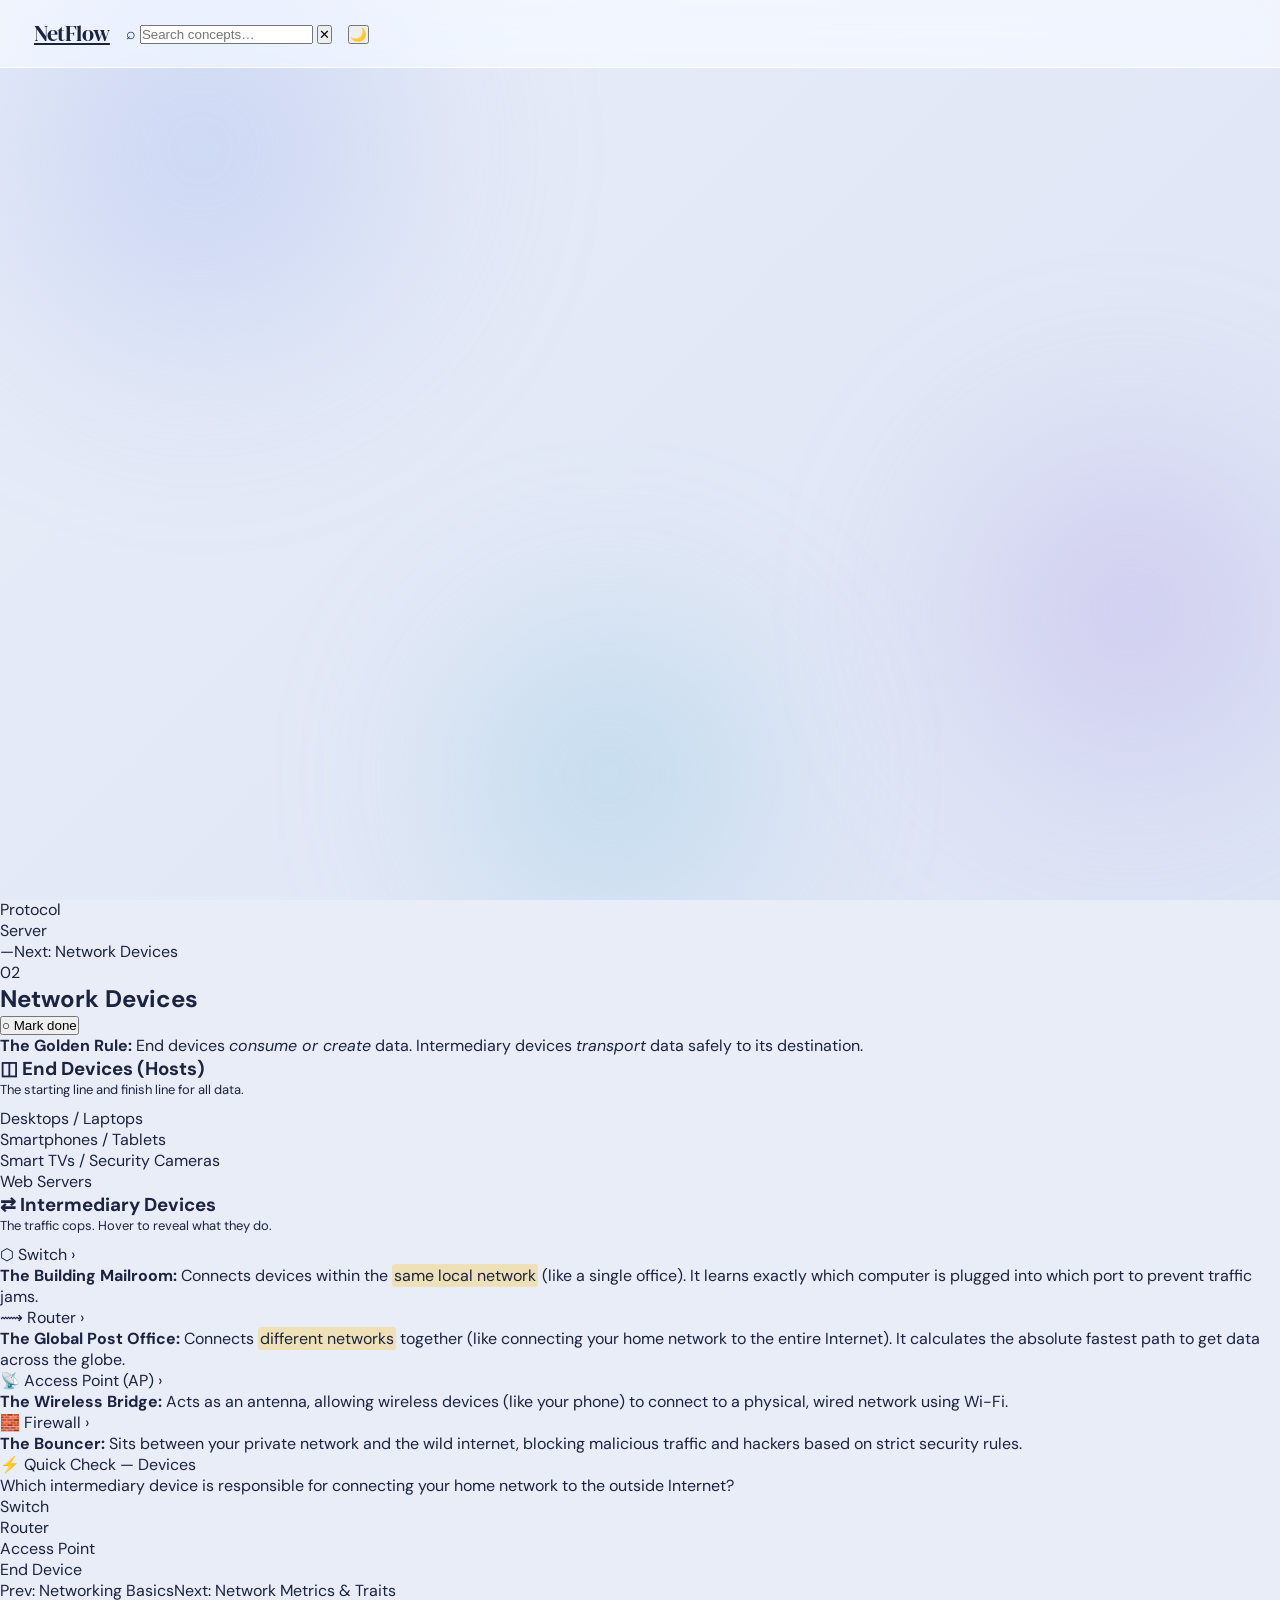
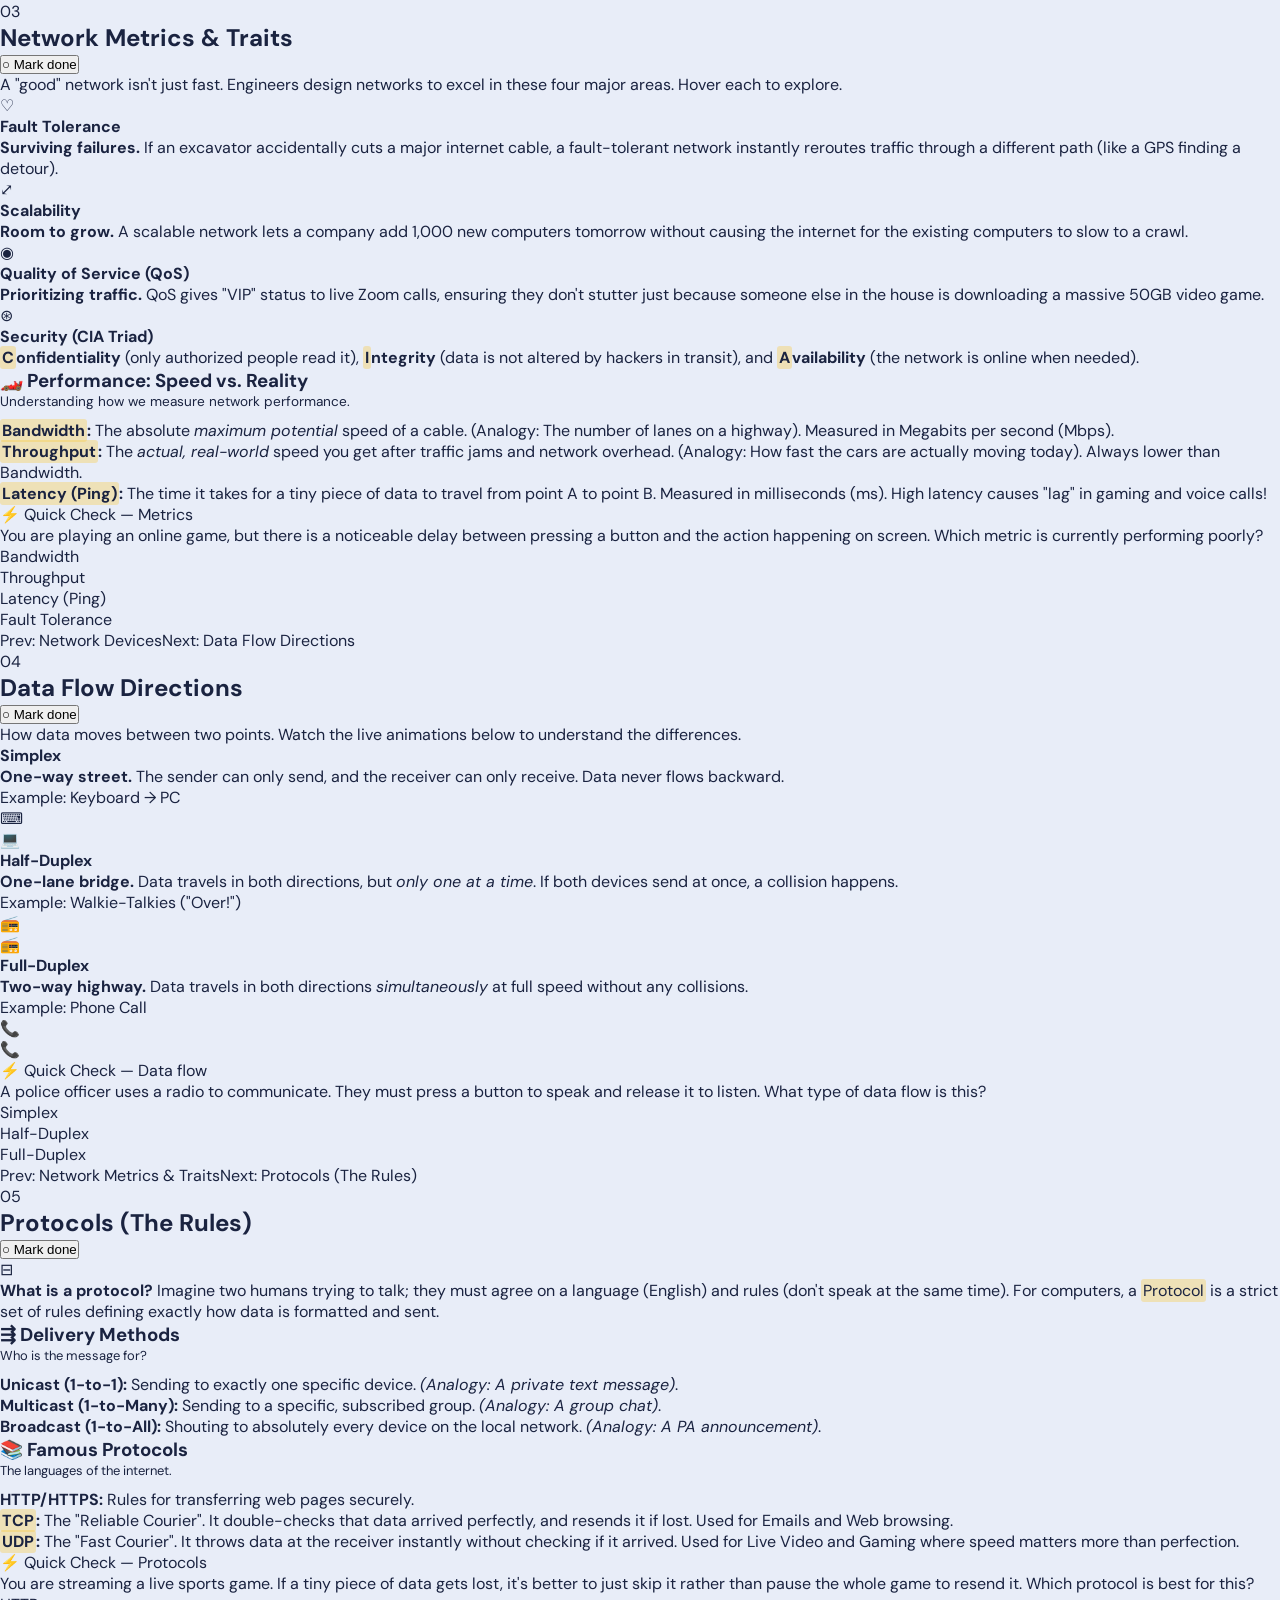
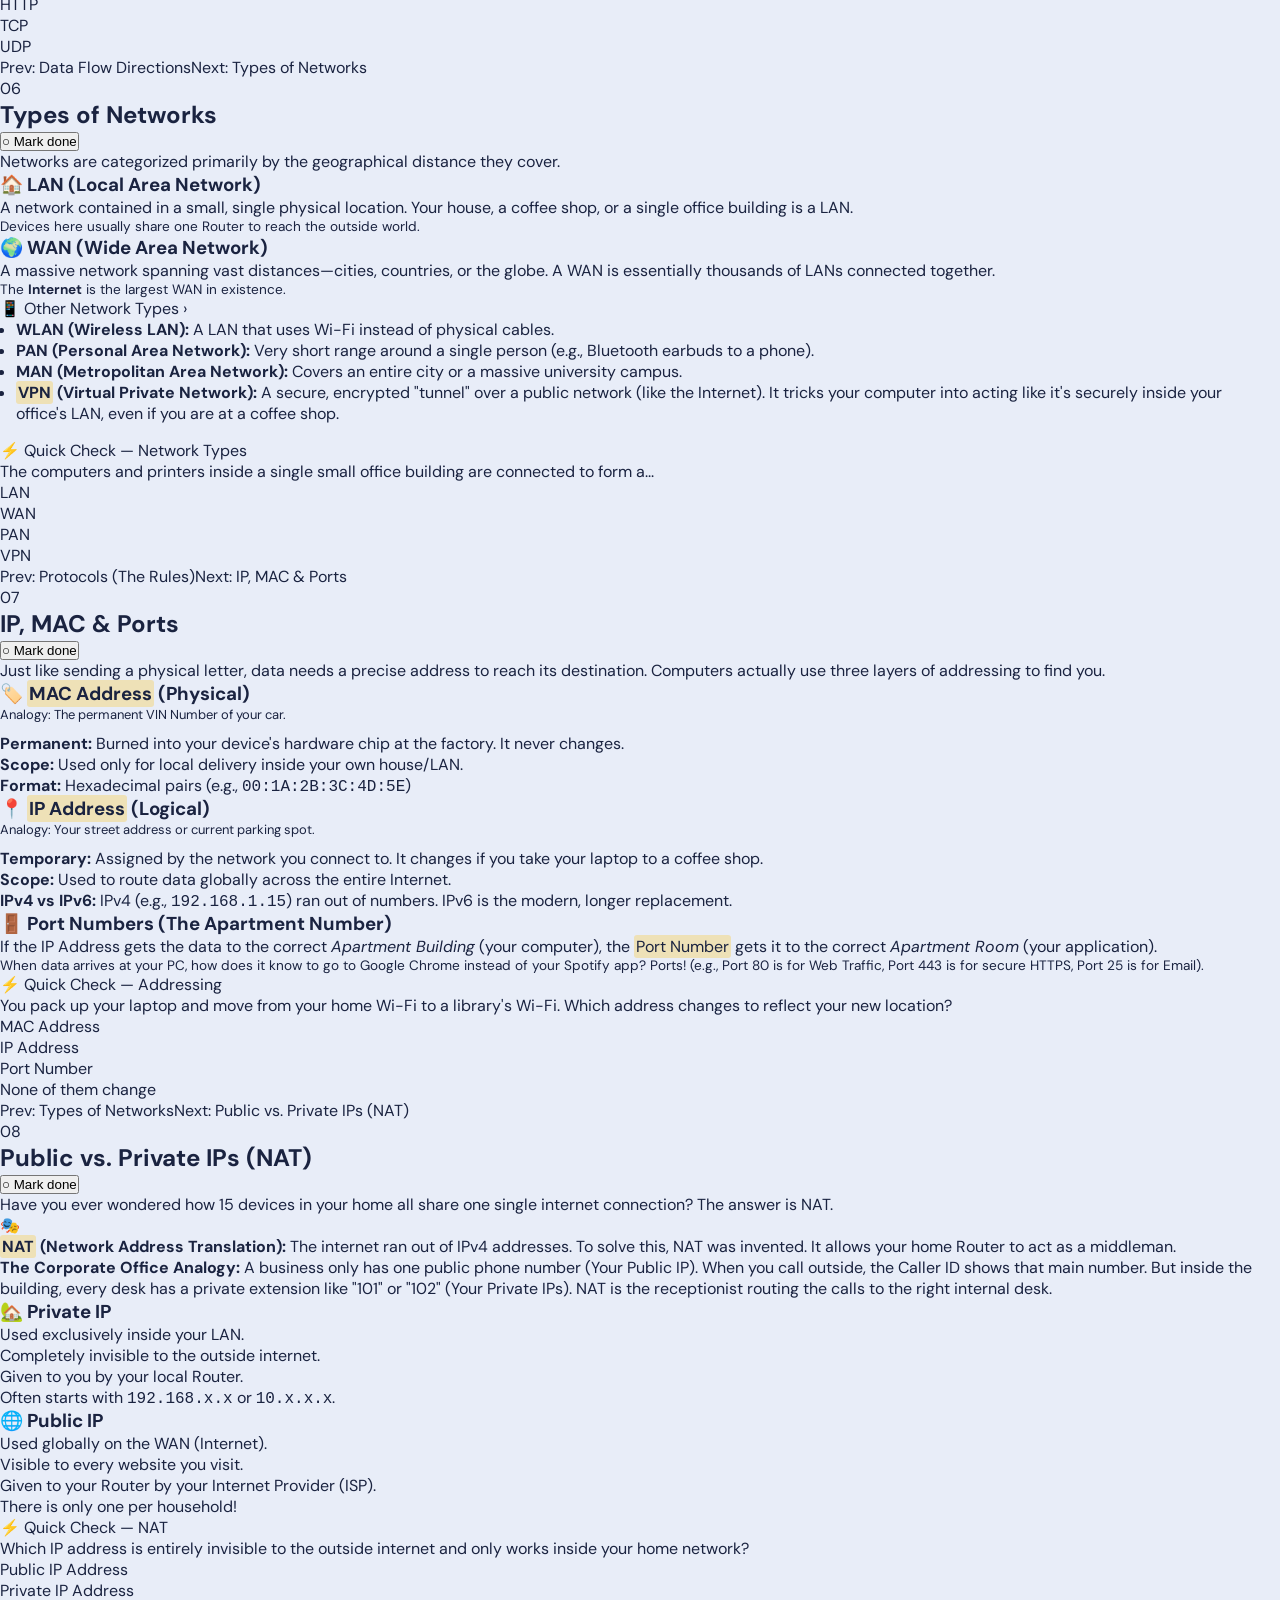
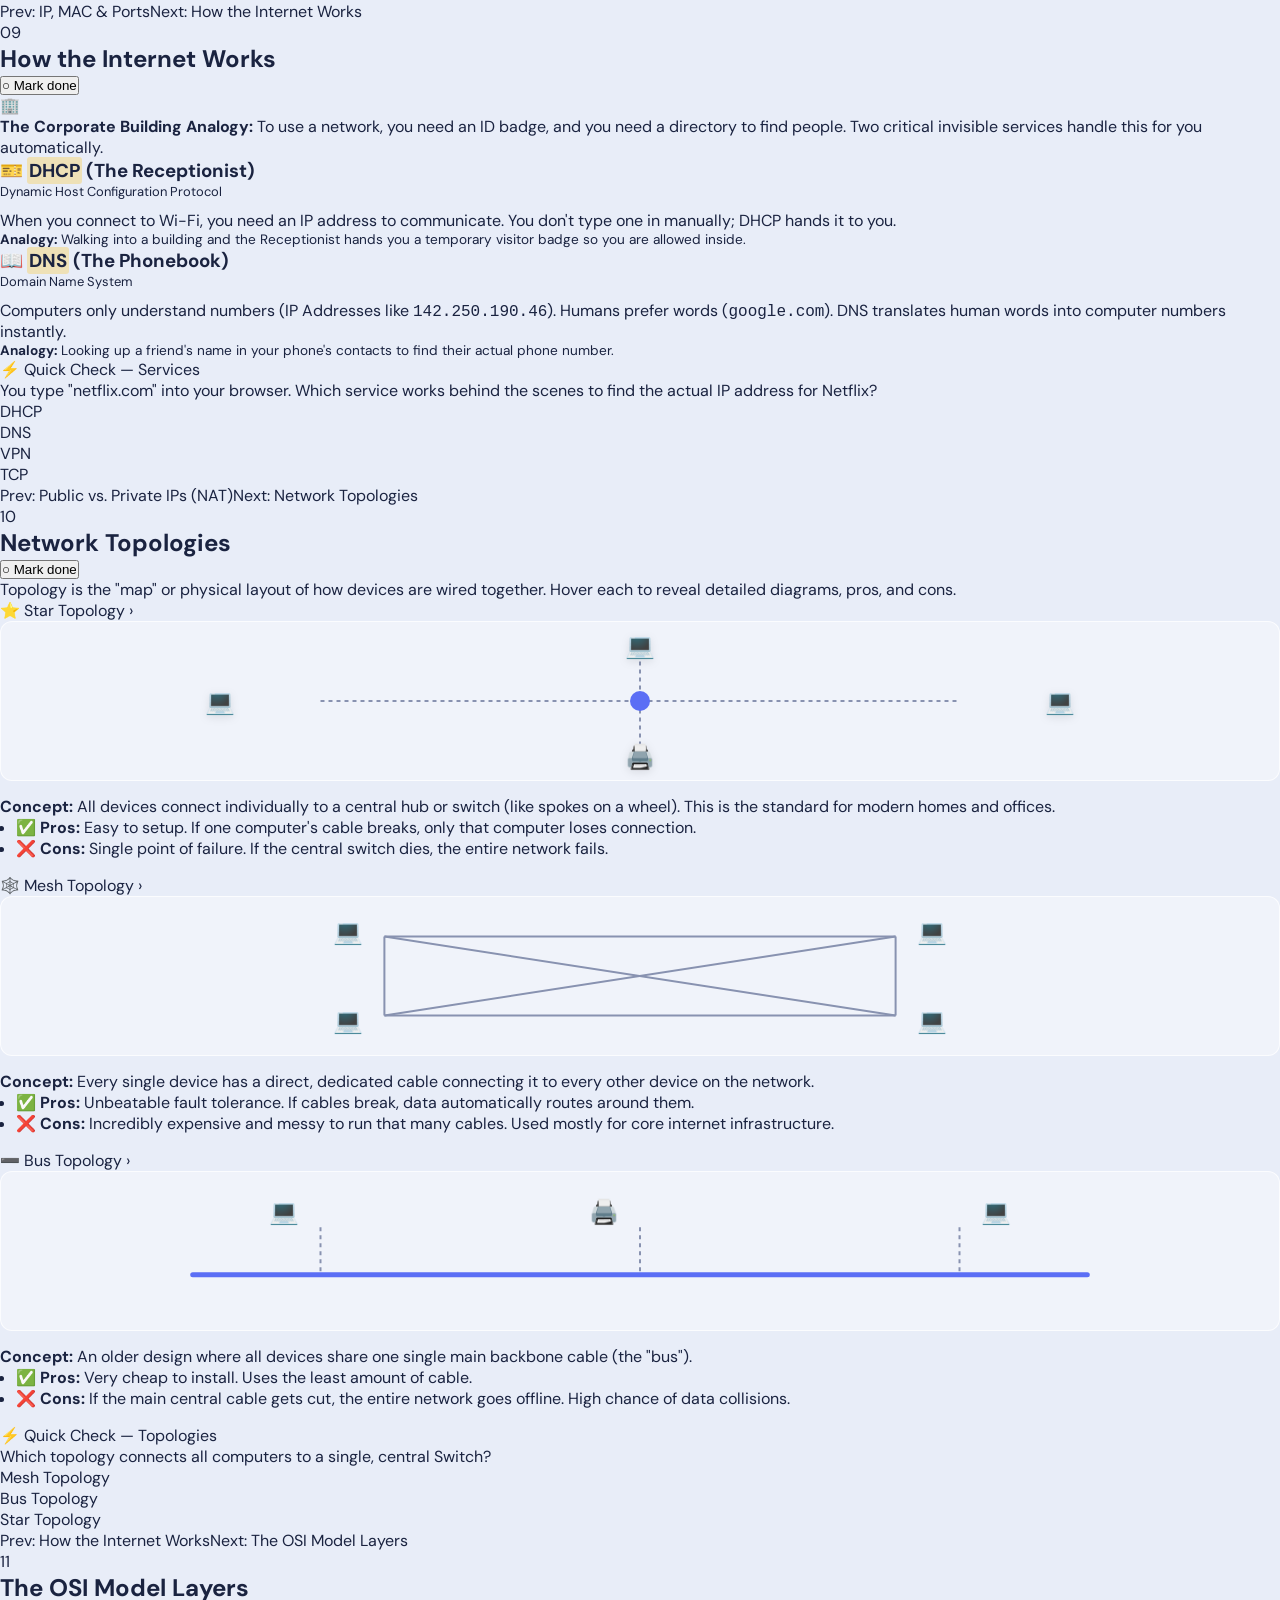
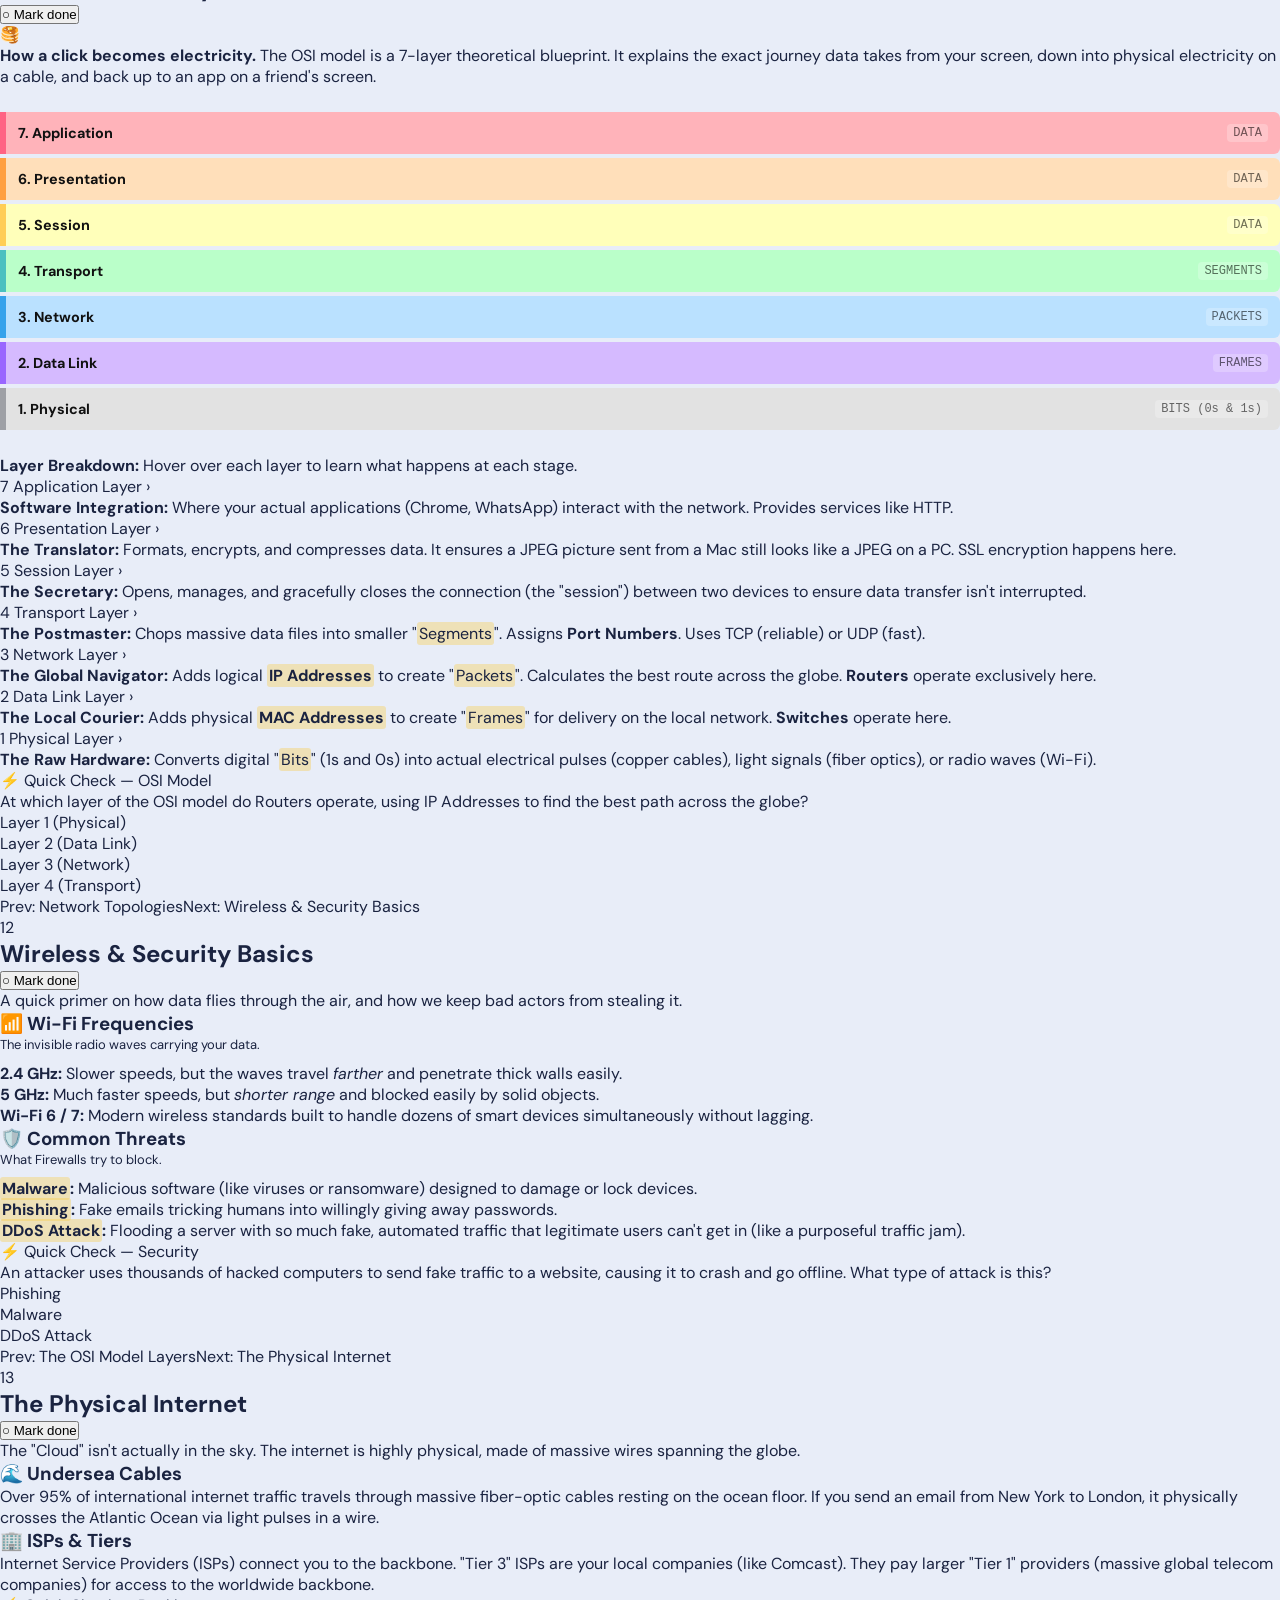
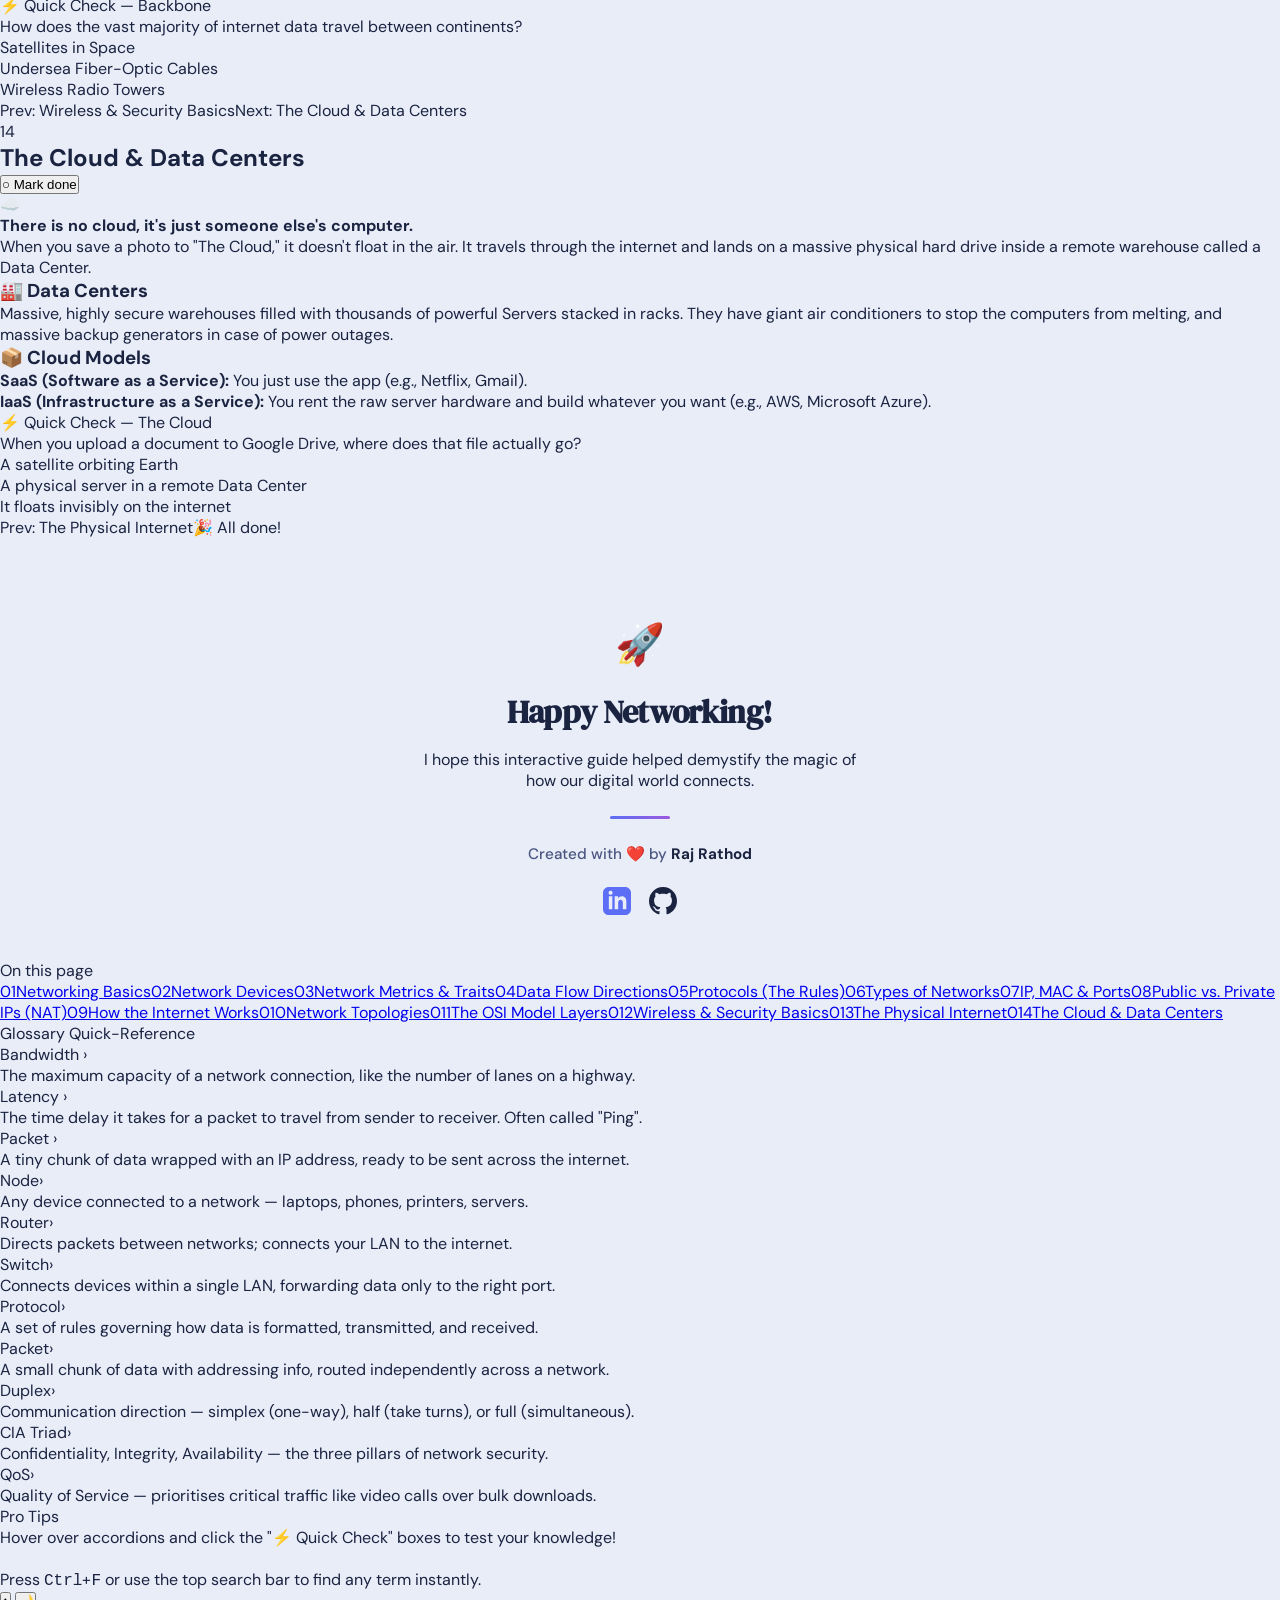
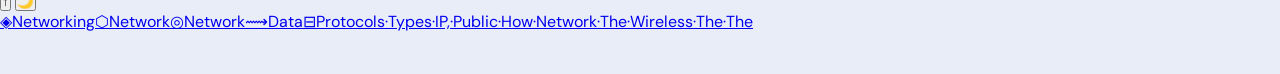
==== index.html @ 6d4d3f1a "Add sections for NAT and Cloud concepts" ====
<!DOCTYPE html>
<html lang="en">

<head>
    <meta charset="UTF-8">
    <meta name="viewport" content="width=device-width, initial-scale=1.0">
    <title>NetFlow — Networking Concepts</title>
    <link rel="preconnect" href="https://fonts.googleapis.com">
    <link
        href="https://fonts.googleapis.com/css2?family=DM+Sans:ital,wght@0,300;0,400;0,500;0,600;1,400&family=DM+Serif+Display:ital@0;1&display=swap"
        rel="stylesheet">
    <link rel="stylesheet" href="style.css">
</head>

<body>

    <div id="ldr">
        <div class="ldr-blob"></div>
        <div class="ldr-brand">Net<span>Flow</span></div>
        <div class="ldr-sub">Networking Concepts</div>
    </div>

    <div id="sProgress"></div>

    <div class="fluid-bg">
        <div class="blob blob-1"></div>
        <div class="blob blob-2"></div>
        <div class="blob blob-3"></div>
    </div>

    <header class="glass-nav">
        <a href="#" class="brand">
            <div class="brand-orb"></div>NetFlow
        </a>
        <div class="sw">
            <span class="si">⌕</span>
            <input type="text" id="sInput" placeholder="Search concepts…" autocomplete="off">
            <button class="scl" id="sClear">✕</button>
        </div>
        <div class="nav-end">
            <button class="icon-btn" id="themeBtn" title="Toggle theme">🌙</button>
        </div>
    </header>

    <div class="pw">

        <aside class="ls" id="leftSidebar">
            <div class="sb-lbl">Chapters</div>
            <nav id="navTree"></nav>
            <div class="sb-prog">
                <div class="sp-lbl"><span>Progress</span><span id="pCount">0 / 0</span></div>
                <div class="sp-trk">
                    <div class="sp-fill" id="pFill" style="width:0%"></div>
                </div>
            </div>
        </aside>

        <main class="mc" id="mc">
            <div class="pi">
                <h1>Learn <em>Networking</em><br>Fundamentals</h1>
                <p>A fluid, interactive guide to how devices connect and share data. Hover elements to explore — no clicking needed.</p>
            </div>
            <div class="no-res" id="noRes">
                <div class="nr-glyph">◌</div>
                <h3>Nothing found</h3>
                <p>Try "router", "protocol", or "duplex"</p>
            </div>

            <!-- §1 BASICS -->
            <section id="basics" class="chapter gc" data-index="0" data-category="Foundations">
                <div class="ch">
                    <div class="chl">
                        <div class="chn">01</div>
                        <h2>Networking Basics</h2>
                    </div><button class="db" data-idx="0"><span class="dc">○</span> Mark done</button>
                </div>
                <div class="co cb">
                    <div class="co-ico">⬡</div>
                    <div class="co-bdy"><strong>Networking is simply devices talking to each other to share data.</strong>
                        <p><strong>The Highway Analogy:</strong> Think of a city's transportation system. Houses are the computers, roads are the physical cables or Wi-Fi waves, and the cars driving between them are the <mark>data packets</mark> being shared.</p>
                    </div>
                </div>
                <div class="g2 mt-m">
                    <div class="pnl">
                        <h3><span class="ai">💻</span> Node</h3>
                        <p>Any physical device connected to the network. If it can send or receive data, it is a node.</p>
                        <p class="soft" style="font-size:.81rem;margin-top:10px"><strong>Examples:</strong> Your phone, a laptop, a smart fridge, or a printer.</p>
                    </div>
                    <div class="pnl">
                        <h3><span class="ai">〰️</span> Communication Link</h3>
                        <p>The actual physical or invisible pathway the data travels across to get from one Node to another.</p>
                        <p class="soft" style="font-size:.81rem;margin-top:10px"><strong>Examples:</strong> Copper Ethernet cables, Fiber Optic glass cables, or Wi-Fi radio waves.</p>
                    </div>
                </div>
                
                <div class="pnl mt-m">
                    <h3><span class="ai">🤝</span> Client-Server Model</h3>
                    <p class="soft">This is the foundational relationship of the modern internet. It's a simple request-and-reply system.</p>
                    <ul class="cl mt-s">
                        <li><strong>Client:</strong> The device asking for information <em>(e.g., You opening the Instagram app on your phone)</em>.</li>
                        <li><strong>Server:</strong> A powerful, always-on computer that holds the information and serves it back to the client <em>(e.g., Meta's massive data centers sending the photos to your screen)</em>.</li>
                    </ul>
                </div>

                <div class="qw mt-m">
                    <div class="qt"><span>⚡</span> Quick Check — Basics</div>
                    <div class="qpan">
                        <div class="qi">
                            <div class="qq">What term describes any physical device (like a smartphone or printer) connected to a network?</div>
                            <div class="qo-wrap">
                                <div class="qo" data-c="0">Communication Link</div>
                                <div class="qo" data-c="1">Node</div>
                                <div class="qo" data-c="0">Protocol</div>
                                <div class="qo" data-c="0">Server</div>
                            </div>
                            <div class="qfb"></div>
                        </div>
                    </div>
                </div>
                <div class="cnav" data-idx="0"></div>
            </section>

            <!-- §2 DEVICES -->
            <section id="devices" class="chapter gc" data-index="1" data-category="Foundations">
                <div class="ch">
                    <div class="chl">
                        <div class="chn">02</div>
                        <h2>Network Devices</h2>
                    </div><button class="db" data-idx="1"><span class="dc">○</span> Mark done</button>
                </div>
                <p class="soft"><strong>The Golden Rule:</strong> End devices <em>consume or create</em> data. Intermediary devices <em>transport</em> data safely to its destination.</p>
                <div class="g2 mt-m">
                    <div class="pnl">
                        <h3><span class="ai">◫</span> End Devices (Hosts)</h3>
                        <p class="soft" style="font-size:.81rem;margin-bottom:10px">The starting line and finish line for all data.</p>
                        <ul class="cl mt-s">
                            <li>Desktops / Laptops</li>
                            <li>Smartphones / Tablets</li>
                            <li>Smart TVs / Security Cameras</li>
                            <li>Web Servers</li>
                        </ul>
                    </div>
                    <div class="pnl">
                        <h3><span class="ai">⇄</span> Intermediary Devices</h3>
                        <p class="soft" style="font-size:.81rem;margin-bottom:10px">The traffic cops. Hover to reveal what they do.</p>
                        <div class="acc">
                            <div class="aci">
                                <div class="ach"><span>⬡</span> Switch <span class="aar">›</span></div>
                                <div class="acb">
                                    <p><strong>The Building Mailroom:</strong> Connects devices within the <mark>same local network</mark> (like a single office). It learns exactly which computer is plugged into which port to prevent traffic jams.</p>
                                </div>
                            </div>
                            <div class="aci">
                                <div class="ach"><span>⟿</span> Router <span class="aar">›</span></div>
                                <div class="acb">
                                    <p><strong>The Global Post Office:</strong> Connects <mark>different networks</mark> together (like connecting your home network to the entire Internet). It calculates the absolute fastest path to get data across the globe.</p>
                                </div>
                            </div>
                            <div class="aci">
                                <div class="ach"><span>📡</span> Access Point (AP) <span class="aar">›</span></div>
                                <div class="acb">
                                    <p><strong>The Wireless Bridge:</strong> Acts as an antenna, allowing wireless devices (like your phone) to connect to a physical, wired network using Wi-Fi.</p>
                                </div>
                            </div>
                            <div class="aci">
                                <div class="ach"><span>🧱</span> Firewall <span class="aar">›</span></div>
                                <div class="acb">
                                    <p><strong>The Bouncer:</strong> Sits between your private network and the wild internet, blocking malicious traffic and hackers based on strict security rules.</p>
                                </div>
                            </div>
                        </div>
                    </div>
                </div>

                <div class="qw mt-m">
                    <div class="qt"><span>⚡</span> Quick Check — Devices</div>
                    <div class="qpan">
                        <div class="qi">
                            <div class="qq">Which intermediary device is responsible for connecting your home network to the outside Internet?</div>
                            <div class="qo-wrap">
                                <div class="qo" data-c="0">Switch</div>
                                <div class="qo" data-c="1">Router</div>
                                <div class="qo" data-c="0">Access Point</div>
                                <div class="qo" data-c="0">End Device</div>
                            </div>
                            <div class="qfb"></div>
                        </div>
                    </div>
                </div>
                <div class="cnav" data-idx="1"></div>
            </section>

            <!-- §3 TRAITS -->
            <section id="traits" class="chapter gc" data-index="2" data-category="Core Concepts">
                <div class="ch">
                    <div class="chl">
                        <div class="chn">03</div>
                        <h2>Network Metrics & Traits</h2>
                    </div><button class="db" data-idx="2"><span class="dc">○</span> Mark done</button>
                </div>
                <p class="soft">A "good" network isn't just fast. Engineers design networks to excel in these four major areas. Hover each to explore.</p>
                
                <div class="fg">
                    <div class="ft">
                        <div class="fi2">♡</div>
                        <h4>Fault Tolerance</h4>
                        <p><strong>Surviving failures.</strong> If an excavator accidentally cuts a major internet cable, a fault-tolerant network instantly reroutes traffic through a different path (like a GPS finding a detour).</p>
                    </div>
                    <div class="ft">
                        <div class="fi2">⤢</div>
                        <h4>Scalability</h4>
                        <p><strong>Room to grow.</strong> A scalable network lets a company add 1,000 new computers tomorrow without causing the internet for the existing computers to slow to a crawl.</p>
                    </div>
                    <div class="ft">
                        <div class="fi2">◉</div>
                        <h4>Quality of Service (QoS)</h4>
                        <p><strong>Prioritizing traffic.</strong> QoS gives "VIP" status to live Zoom calls, ensuring they don't stutter just because someone else in the house is downloading a massive 50GB video game.</p>
                    </div>
                    <div class="ft">
                        <div class="fi2">⊛</div>
                        <h4>Security (CIA Triad)</h4>
                        <p><strong><mark>C</mark>onfidentiality</strong> (only authorized people read it), <strong><mark>I</mark>ntegrity</strong> (data is not altered by hackers in transit), and <strong><mark>A</mark>vailability</strong> (the network is online when needed).</p>
                    </div>
                </div>

                <div class="pnl mt-m">
                    <h3><span class="ai">🏎️</span> Performance: Speed vs. Reality</h3>
                    <p class="soft" style="font-size:.85rem;margin-bottom:10px">Understanding how we measure network performance.</p>
                    <ul class="cl">
                        <li><strong><mark>Bandwidth</mark>:</strong> The absolute <em>maximum potential</em> speed of a cable. (Analogy: The number of lanes on a highway). Measured in Megabits per second (Mbps).</li>
                        <li><strong><mark>Throughput</mark>:</strong> The <em>actual, real-world</em> speed you get after traffic jams and network overhead. (Analogy: How fast the cars are actually moving today). Always lower than Bandwidth.</li>
                        <li><strong><mark>Latency (Ping)</mark>:</strong> The time it takes for a tiny piece of data to travel from point A to point B. Measured in milliseconds (ms). High latency causes "lag" in gaming and voice calls!</li>
                    </ul>
                </div>

                <div class="qw mt-m">
                    <div class="qt"><span>⚡</span> Quick Check — Metrics</div>
                    <div class="qpan">
                        <div class="qi">
                            <div class="qq">You are playing an online game, but there is a noticeable delay between pressing a button and the action happening on screen. Which metric is currently performing poorly?</div>
                            <div class="qo-wrap">
                                <div class="qo" data-c="0">Bandwidth</div>
                                <div class="qo" data-c="0">Throughput</div>
                                <div class="qo" data-c="1">Latency (Ping)</div>
                                <div class="qo" data-c="0">Fault Tolerance</div>
                            </div>
                            <div class="qfb"></div>
                        </div>
                    </div>
                </div>
                <div class="cnav" data-idx="2"></div>
            </section>

            <!-- §4 DATA FLOW -->
            <section id="flow" class="chapter gc" data-index="3" data-category="Core Concepts">
                <div class="ch">
                    <div class="chl">
                        <div class="chn">04</div>
                        <h2>Data Flow Directions</h2>
                    </div><button class="db" data-idx="3"><span class="dc">○</span> Mark done</button>
                </div>
                <p class="soft">How data moves between two points. Watch the live animations below to understand the differences.</p>
                <div class="flg">
                    <div class="flr">
                        <div class="fli">
                            <h4>Simplex</h4>
                            <p><strong>One-way street.</strong> The sender can only send, and the receiver can only receive. Data never flows backward.</p>
                            <span class="bdg">Example: Keyboard → PC</span>
                        </div>
                        <div class="flv">
                            <div class="fn">⌨</div>
                            <div class="fp">
                                <div class="pl">
                                    <div class="pd pdr"></div>
                                </div>
                            </div>
                            <div class="fn">💻</div>
                        </div>
                    </div>
                    <div class="flr">
                        <div class="fli">
                            <h4>Half-Duplex</h4>
                            <p><strong>One-lane bridge.</strong> Data travels in both directions, but <em>only one at a time</em>. If both devices send at once, a collision happens.</p>
                            <span class="bdg">Example: Walkie-Talkies ("Over!")</span>
                        </div>
                        <div class="flv">
                            <div class="fn">📻</div>
                            <div class="fp">
                                <div class="pl pld">
                                    <div class="pd pdb"></div>
                                </div>
                            </div>
                            <div class="fn">📻</div>
                        </div>
                    </div>
                    <div class="flr">
                        <div class="fli">
                            <h4>Full-Duplex</h4>
                            <p><strong>Two-way highway.</strong> Data travels in both directions <em>simultaneously</em> at full speed without any collisions.</p>
                            <span class="bdg">Example: Phone Call</span>
                        </div>
                        <div class="flv">
                            <div class="fn">📞</div>
                            <div class="fp">
                                <div class="pl">
                                    <div class="pd pdr"></div>
                                </div>
                                <div class="pl">
                                    <div class="pd pdl"></div>
                                </div>
                            </div>
                            <div class="fn">📞</div>
                        </div>
                    </div>
                </div>

                <div class="qw mt-m">
                    <div class="qt"><span>⚡</span> Quick Check — Data flow</div>
                    <div class="qpan">
                        <div class="qi">
                            <div class="qq">A police officer uses a radio to communicate. They must press a button to speak and release it to listen. What type of data flow is this?</div>
                            <div class="qo-wrap">
                                <div class="qo" data-c="0">Simplex</div>
                                <div class="qo" data-c="1">Half-Duplex</div>
                                <div class="qo" data-c="0">Full-Duplex</div>
                            </div>
                            <div class="qfb"></div>
                        </div>
                    </div>
                </div>
                <div class="cnav" data-idx="3"></div>
            </section>

            <!-- §5 PROTOCOLS -->
            <section id="protocols" class="chapter gc" data-index="4" data-category="Protocols">
                <div class="ch">
                    <div class="chl">
                        <div class="chn">05</div>
                        <h2>Protocols (The Rules)</h2>
                    </div><button class="db" data-idx="4"><span class="dc">○</span> Mark done</button>
                </div>
                <div class="co cp">
                    <div class="co-ico">⊟</div>
                    <div class="co-bdy">
                        <p><strong>What is a protocol?</strong> Imagine two humans trying to talk; they must agree on a language (English) and rules (don't speak at the same time). For computers, a <mark>Protocol</mark> is a strict set of rules defining exactly how data is formatted and sent.</p>
                    </div>
                </div>
                <div class="g2 mt-m">
                    <div class="pnl">
                        <h3><span class="ai">⇶</span> Delivery Methods</h3>
                        <p class="soft" style="font-size:.81rem;margin-bottom:10px">Who is the message for?</p>
                        <ul class="cl mt-s">
                            <li><strong>Unicast (1-to-1):</strong> Sending to exactly one specific device. <em>(Analogy: A private text message)</em>.</li>
                            <li><strong>Multicast (1-to-Many):</strong> Sending to a specific, subscribed group. <em>(Analogy: A group chat)</em>.</li>
                            <li><strong>Broadcast (1-to-All):</strong> Shouting to absolutely every device on the local network. <em>(Analogy: A PA announcement)</em>.</li>
                        </ul>
                    </div>
                    <div class="pnl">
                        <h3><span class="ai">📚</span> Famous Protocols</h3>
                        <p class="soft" style="font-size:.81rem;margin-bottom:10px">The languages of the internet.</p>
                        <ul class="cl mt-s">
                            <li><strong>HTTP/HTTPS:</strong> Rules for transferring web pages securely.</li>
                            <li><strong><mark>TCP</mark>:</strong> The "Reliable Courier". It double-checks that data arrived perfectly, and resends it if lost. Used for Emails and Web browsing.</li>
                            <li><strong><mark>UDP</mark>:</strong> The "Fast Courier". It throws data at the receiver instantly without checking if it arrived. Used for Live Video and Gaming where speed matters more than perfection.</li>
                        </ul>
                    </div>
                </div>

                <div class="qw mt-m">
                    <div class="qt"><span>⚡</span> Quick Check — Protocols</div>
                    <div class="qpan">
                        <div class="qi">
                            <div class="qq">You are streaming a live sports game. If a tiny piece of data gets lost, it's better to just skip it rather than pause the whole game to resend it. Which protocol is best for this?</div>
                            <div class="qo-wrap">
                                <div class="qo" data-c="0">HTTP</div>
                                <div class="qo" data-c="0">TCP</div>
                                <div class="qo" data-c="1">UDP</div>
                            </div>
                            <div class="qfb"></div>
                        </div>
                    </div>
                </div>
                <div class="cnav" data-idx="4"></div>
            </section>

            <!-- §6 NETWORK TYPES -->
            <section id="net-types" class="chapter gc" data-index="5" data-category="Network Architecture">
                <div class="ch">
                    <div class="chl">
                        <div class="chn">06</div>
                        <h2>Types of Networks</h2>
                    </div><button class="db" data-idx="5"><span class="dc">○</span> Mark done</button>
                </div>
                <p class="soft">Networks are categorized primarily by the geographical distance they cover.</p>
                <div class="g2 mt-m">
                    <div class="pnl">
                        <h3><span class="ai">🏠</span> LAN (Local Area Network)</h3>
                        <p>A network contained in a small, single physical location. Your house, a coffee shop, or a single office building is a LAN.</p>
                        <p class="soft mt-s" style="font-size:.85rem;">Devices here usually share one Router to reach the outside world.</p>
                    </div>
                    <div class="pnl">
                        <h3><span class="ai">🌍</span> WAN (Wide Area Network)</h3>
                        <p>A massive network spanning vast distances—cities, countries, or the globe. A WAN is essentially thousands of LANs connected together.</p>
                        <p class="soft mt-s" style="font-size:.85rem;">The <strong>Internet</strong> is the largest WAN in existence.</p>
                    </div>
                </div>
                
                <div class="acc mt-m">
                    <div class="aci">
                        <div class="ach"><span>📱</span> Other Network Types <span class="aar">›</span></div>
                        <div class="acb">
                            <ul class="cl mt-s" style="padding: 0 16px 16px;">
                                <li><strong>WLAN (Wireless LAN):</strong> A LAN that uses Wi-Fi instead of physical cables.</li>
                                <li><strong>PAN (Personal Area Network):</strong> Very short range around a single person (e.g., Bluetooth earbuds to a phone).</li>
                                <li><strong>MAN (Metropolitan Area Network):</strong> Covers an entire city or a massive university campus.</li>
                                <li><strong><mark>VPN</mark> (Virtual Private Network):</strong> A secure, encrypted "tunnel" over a public network (like the Internet). It tricks your computer into acting like it's securely inside your office's LAN, even if you are at a coffee shop.</li>
                            </ul>
                        </div>
                    </div>
                </div>

                <div class="qw mt-m">
                    <div class="qt"><span>⚡</span> Quick Check — Network Types</div>
                    <div class="qpan">
                        <div class="qi">
                            <div class="qq">The computers and printers inside a single small office building are connected to form a...</div>
                            <div class="qo-wrap">
                                <div class="qo" data-c="1">LAN</div>
                                <div class="qo" data-c="0">WAN</div>
                                <div class="qo" data-c="0">PAN</div>
                                <div class="qo" data-c="0">VPN</div>
                            </div>
                            <div class="qfb"></div>
                        </div>
                    </div>
                </div>
                <div class="cnav" data-idx="5"></div>
            </section>

            <!-- §7 ADDRESSING -->
            <section id="addressing" class="chapter gc" data-index="6" data-category="Core Concepts">
                <div class="ch">
                    <div class="chl">
                        <div class="chn">07</div>
                        <h2>IP, MAC & Ports</h2>
                    </div><button class="db" data-idx="6"><span class="dc">○</span> Mark done</button>
                </div>
                <p class="soft">Just like sending a physical letter, data needs a precise address to reach its destination. Computers actually use three layers of addressing to find you.</p>
                
                <div class="g2 mt-m">
                    <div class="pnl">
                        <h3><span class="ai">🏷️</span> <mark>MAC Address</mark> (Physical)</h3>
                        <p class="soft" style="font-size:.81rem;margin-bottom:10px">Analogy: The permanent VIN Number of your car.</p>
                        <ul class="cl">
                            <li><strong>Permanent:</strong> Burned into your device's hardware chip at the factory. It never changes.</li>
                            <li><strong>Scope:</strong> Used only for local delivery inside your own house/LAN.</li>
                            <li><strong>Format:</strong> Hexadecimal pairs (e.g., <code>00:1A:2B:3C:4D:5E</code>)</li>
                        </ul>
                    </div>
                    <div class="pnl">
                        <h3><span class="ai">📍</span> <mark>IP Address</mark> (Logical)</h3>
                        <p class="soft" style="font-size:.81rem;margin-bottom:10px">Analogy: Your street address or current parking spot.</p>
                        <ul class="cl">
                            <li><strong>Temporary:</strong> Assigned by the network you connect to. It changes if you take your laptop to a coffee shop.</li>
                            <li><strong>Scope:</strong> Used to route data globally across the entire Internet.</li>
                            <li><strong>IPv4 vs IPv6:</strong> IPv4 (e.g., <code>192.168.1.15</code>) ran out of numbers. IPv6 is the modern, longer replacement.</li>
                        </ul>
                    </div>
                </div>

                <div class="pnl mt-m">
                    <h3><span class="ai">🚪</span> Port Numbers (The Apartment Number)</h3>
                    <p class="soft">If the IP Address gets the data to the correct <em>Apartment Building</em> (your computer), the <mark>Port Number</mark> gets it to the correct <em>Apartment Room</em> (your application).</p>
                    <p class="soft mt-s" style="font-size:.85rem;">When data arrives at your PC, how does it know to go to Google Chrome instead of your Spotify app? Ports! (e.g., Port 80 is for Web Traffic, Port 443 is for secure HTTPS, Port 25 is for Email).</p>
                </div>

                <div class="qw mt-m">
                    <div class="qt"><span>⚡</span> Quick Check — Addressing</div>
                    <div class="qpan">
                        <div class="qi">
                            <div class="qq">You pack up your laptop and move from your home Wi-Fi to a library's Wi-Fi. Which address changes to reflect your new location?</div>
                            <div class="qo-wrap">
                                <div class="qo" data-c="0">MAC Address</div>
                                <div class="qo" data-c="1">IP Address</div>
                                <div class="qo" data-c="0">Port Number</div>
                                <div class="qo" data-c="0">None of them change</div>
                            </div>
                            <div class="qfb"></div>
                        </div>
                    </div>
                </div>
                <div class="cnav" data-idx="6"></div>
            </section>

            <!-- §8 NAT -->
            <section id="nat" class="chapter gc" data-index="7" data-category="Core Concepts">
                <div class="ch">
                    <div class="chl">
                        <div class="chn">08</div>
                        <h2>Public vs. Private IPs (NAT)</h2>
                    </div><button class="db" data-idx="7"><span class="dc">○</span> Mark done</button>
                </div>
                <p class="soft">Have you ever wondered how 15 devices in your home all share one single internet connection? The answer is NAT.</p>
                
                <div class="co cp mt-m">
                    <div class="co-ico">🎭</div>
                    <div class="co-bdy">
                        <p><strong><mark>NAT</mark> (Network Address Translation):</strong> The internet ran out of IPv4 addresses. To solve this, NAT was invented. It allows your home Router to act as a middleman. </p>
                        <p class="mt-s"><strong>The Corporate Office Analogy:</strong> A business only has one public phone number (Your Public IP). When you call outside, the Caller ID shows that main number. But inside the building, every desk has a private extension like "101" or "102" (Your Private IPs). NAT is the receptionist routing the calls to the right internal desk.</p>
                    </div>
                </div>

                <div class="g2 mt-m">
                    <div class="pnl">
                        <h3><span class="ai">🏡</span> Private IP</h3>
                        <ul class="cl mt-s">
                            <li>Used exclusively inside your LAN.</li>
                            <li>Completely invisible to the outside internet.</li>
                            <li>Given to you by your local Router.</li>
                            <li>Often starts with <code>192.168.x.x</code> or <code>10.x.x.x</code>.</li>
                        </ul>
                    </div>
                    <div class="pnl">
                        <h3><span class="ai">🌐</span> Public IP</h3>
                        <ul class="cl mt-s">
                            <li>Used globally on the WAN (Internet).</li>
                            <li>Visible to every website you visit.</li>
                            <li>Given to your Router by your Internet Provider (ISP).</li>
                            <li>There is only one per household!</li>
                        </ul>
                    </div>
                </div>

                <div class="qw mt-m">
                    <div class="qt"><span>⚡</span> Quick Check — NAT</div>
                    <div class="qpan">
                        <div class="qi">
                            <div class="qq">Which IP address is entirely invisible to the outside internet and only works inside your home network?</div>
                            <div class="qo-wrap">
                                <div class="qo" data-c="0">Public IP Address</div>
                                <div class="qo" data-c="1">Private IP Address</div>
                            </div>
                            <div class="qfb"></div>
                        </div>
                    </div>
                </div>
                <div class="cnav" data-idx="7"></div>
            </section>

            <!-- §9 SERVICES -->
            <section id="services" class="chapter gc" data-index="8" data-category="Protocols">
                <div class="ch">
                    <div class="chl">
                        <div class="chn">09</div>
                        <h2>How the Internet Works</h2>
                    </div><button class="db" data-idx="8"><span class="dc">○</span> Mark done</button>
                </div>
                <div class="co ca">
                    <div class="co-ico">🏢</div>
                    <div class="co-bdy">
                        <p><strong>The Corporate Building Analogy:</strong> To use a network, you need an ID badge, and you need a directory to find people. Two critical invisible services handle this for you automatically.</p>
                    </div>
                </div>

                <div class="g2 mt-m">
                    <div class="pnl">
                        <h3><span class="ai">🎫</span> <mark>DHCP</mark> (The Receptionist)</h3>
                        <p class="soft" style="font-size:.81rem;margin-bottom:10px">Dynamic Host Configuration Protocol</p>
                        <p>When you connect to Wi-Fi, you need an IP address to communicate. You don't type one in manually; DHCP hands it to you.</p>
                        <p class="soft mt-s" style="font-size:.85rem;"><strong>Analogy:</strong> Walking into a building and the Receptionist hands you a temporary visitor badge so you are allowed inside.</p>
                    </div>
                    <div class="pnl">
                        <h3><span class="ai">📖</span> <mark>DNS</mark> (The Phonebook)</h3>
                        <p class="soft" style="font-size:.81rem;margin-bottom:10px">Domain Name System</p>
                        <p>Computers only understand numbers (IP Addresses like <code>142.250.190.46</code>). Humans prefer words (<code>google.com</code>). DNS translates human words into computer numbers instantly.</p>
                        <p class="soft mt-s" style="font-size:.85rem;"><strong>Analogy:</strong> Looking up a friend's name in your phone's contacts to find their actual phone number.</p>
                    </div>
                </div>

                <div class="qw mt-m">
                    <div class="qt"><span>⚡</span> Quick Check — Services</div>
                    <div class="qpan">
                        <div class="qi">
                            <div class="qq">You type "netflix.com" into your browser. Which service works behind the scenes to find the actual IP address for Netflix?</div>
                            <div class="qo-wrap">
                                <div class="qo" data-c="0">DHCP</div>
                                <div class="qo" data-c="1">DNS</div>
                                <div class="qo" data-c="0">VPN</div>
                                <div class="qo" data-c="0">TCP</div>
                            </div>
                            <div class="qfb"></div>
                        </div>
                    </div>
                </div>
                <div class="cnav" data-idx="8"></div>
            </section>

            <!-- §10 TOPOLOGIES -->
            <section id="topologies" class="chapter gc" data-index="9" data-category="Network Architecture">
                <div class="ch">
                    <div class="chl">
                        <div class="chn">10</div>
                        <h2>Network Topologies</h2>
                    </div><button class="db" data-idx="9"><span class="dc">○</span> Mark done</button>
                </div>
                <p class="soft">Topology is the "map" or physical layout of how devices are wired together. Hover each to reveal detailed diagrams, pros, and cons.</p>
                <div class="acc mt-m">
                    
                    <div class="aci">
                        <div class="ach"><span>⭐</span> Star Topology <span class="aar">›</span></div>
                        <div class="acb">
                            <div style="position:relative; width: 100%; height: 160px; background: var(--glass-deep); border-radius: 12px; margin-bottom: 15px; border: 1px solid var(--glass-border); display:flex; align-items:center; justify-content:center; overflow:hidden;">
                                <svg xmlns="http://www.w3.org/2000/svg" style="position:absolute; inset:0; width:100%; height:100%; z-index:1;">
                                    <line x1="50%" y1="20%" x2="50%" y2="80%" stroke="var(--text-3)" stroke-width="2" stroke-dasharray="4"/>
                                    <line x1="25%" y1="50%" x2="75%" y2="50%" stroke="var(--text-3)" stroke-width="2" stroke-dasharray="4"/>
                                    <circle cx="50%" cy="50%" r="10" fill="var(--accent)"/>
                                </svg>
                                <div style="position:absolute; z-index:2; top: 5%; font-size: 1.5rem; filter: drop-shadow(0 2px 4px rgba(0,0,0,0.1));">💻</div>
                                <div style="position:absolute; z-index:2; bottom: 5%; font-size: 1.5rem; filter: drop-shadow(0 2px 4px rgba(0,0,0,0.1));">🖨️</div>
                                <div style="position:absolute; z-index:2; left: 16%; font-size: 1.5rem; filter: drop-shadow(0 2px 4px rgba(0,0,0,0.1));">💻</div>
                                <div style="position:absolute; z-index:2; right: 16%; font-size: 1.5rem; filter: drop-shadow(0 2px 4px rgba(0,0,0,0.1));">💻</div>
                            </div>
                            <p><strong>Concept:</strong> All devices connect individually to a central hub or switch (like spokes on a wheel). This is the standard for modern homes and offices.</p>
                            <ul class="cl mt-s" style="padding: 0 16px 16px;">
                                <li><strong>✅ Pros:</strong> Easy to setup. If one computer's cable breaks, only that computer loses connection.</li>
                                <li><strong>❌ Cons:</strong> Single point of failure. If the central switch dies, the entire network fails.</li>
                            </ul>
                        </div>
                    </div>

                    <div class="aci">
                        <div class="ach"><span>🕸️</span> Mesh Topology <span class="aar">›</span></div>
                        <div class="acb">
                            <div style="position:relative; width: 100%; height: 160px; background: var(--glass-deep); border-radius: 12px; margin-bottom: 15px; border: 1px solid var(--glass-border); display:flex; align-items:center; justify-content:center; overflow:hidden;">
                                <svg xmlns="http://www.w3.org/2000/svg" style="position:absolute; inset:0; width:100%; height:100%; z-index:1;">
                                    <line x1="30%" y1="25%" x2="70%" y2="25%" stroke="var(--text-3)" stroke-width="2"/>
                                    <line x1="30%" y1="75%" x2="70%" y2="75%" stroke="var(--text-3)" stroke-width="2"/>
                                    <line x1="30%" y1="25%" x2="30%" y2="75%" stroke="var(--text-3)" stroke-width="2"/>
                                    <line x1="70%" y1="25%" x2="70%" y2="75%" stroke="var(--text-3)" stroke-width="2"/>
                                    <line x1="30%" y1="25%" x2="70%" y2="75%" stroke="var(--text-3)" stroke-width="2"/>
                                    <line x1="30%" y1="75%" x2="70%" y2="25%" stroke="var(--text-3)" stroke-width="2"/>
                                </svg>
                                <div style="position:absolute; z-index:2; top: 12%; left: 26%; font-size: 1.5rem;">💻</div>
                                <div style="position:absolute; z-index:2; top: 12%; right: 26%; font-size: 1.5rem;">💻</div>
                                <div style="position:absolute; z-index:2; bottom: 12%; left: 26%; font-size: 1.5rem;">💻</div>
                                <div style="position:absolute; z-index:2; bottom: 12%; right: 26%; font-size: 1.5rem;">💻</div>
                            </div>
                            <p><strong>Concept:</strong> Every single device has a direct, dedicated cable connecting it to every other device on the network.</p>
                            <ul class="cl mt-s" style="padding: 0 16px 16px;">
                                <li><strong>✅ Pros:</strong> Unbeatable fault tolerance. If cables break, data automatically routes around them.</li>
                                <li><strong>❌ Cons:</strong> Incredibly expensive and messy to run that many cables. Used mostly for core internet infrastructure.</li>
                            </ul>
                        </div>
                    </div>

                    <div class="aci">
                        <div class="ach"><span>➖</span> Bus Topology <span class="aar">›</span></div>
                        <div class="acb">
                            <div style="position:relative; width: 100%; height: 160px; background: var(--glass-deep); border-radius: 12px; margin-bottom: 15px; border: 1px solid var(--glass-border); display:flex; align-items:center; justify-content:center; overflow:hidden;">
                                <svg xmlns="http://www.w3.org/2000/svg" style="position:absolute; inset:0; width:100%; height:100%; z-index:1;">
                                    <line x1="15%" y1="65%" x2="85%" y2="65%" stroke="var(--accent)" stroke-width="5" stroke-linecap="round"/>
                                    <line x1="25%" y1="35%" x2="25%" y2="65%" stroke="var(--text-3)" stroke-width="2" stroke-dasharray="4"/>
                                    <line x1="50%" y1="35%" x2="50%" y2="65%" stroke="var(--text-3)" stroke-width="2" stroke-dasharray="4"/>
                                    <line x1="75%" y1="35%" x2="75%" y2="65%" stroke="var(--text-3)" stroke-width="2" stroke-dasharray="4"/>
                                </svg>
                                <div style="position:absolute; z-index:2; top: 15%; left: 21%; font-size: 1.5rem;">💻</div>
                                <div style="position:absolute; z-index:2; top: 15%; left: 46%; font-size: 1.5rem;">🖨️</div>
                                <div style="position:absolute; z-index:2; top: 15%; right: 21%; font-size: 1.5rem;">💻</div>
                            </div>
                            <p><strong>Concept:</strong> An older design where all devices share one single main backbone cable (the "bus").</p>
                            <ul class="cl mt-s" style="padding: 0 16px 16px;">
                                <li><strong>✅ Pros:</strong> Very cheap to install. Uses the least amount of cable.</li>
                                <li><strong>❌ Cons:</strong> If the main central cable gets cut, the entire network goes offline. High chance of data collisions.</li>
                            </ul>
                        </div>
                    </div>
                </div>

                <div class="qw mt-m">
                    <div class="qt"><span>⚡</span> Quick Check — Topologies</div>
                    <div class="qpan">
                        <div class="qi">
                            <div class="qq">Which topology connects all computers to a single, central Switch?</div>
                            <div class="qo-wrap">
                                <div class="qo" data-c="0">Mesh Topology</div>
                                <div class="qo" data-c="0">Bus Topology</div>
                                <div class="qo" data-c="1">Star Topology</div>
                            </div>
                            <div class="qfb"></div>
                        </div>
                    </div>
                </div>
                <div class="cnav" data-idx="9"></div>
            </section>

            <!-- §11 THE OSI MODEL -->
            <section id="osi" class="chapter gc" data-index="10" data-category="Advanced Concepts">
                <div class="ch">
                    <div class="chl">
                        <div class="chn">11</div>
                        <h2>The OSI Model Layers</h2>
                    </div><button class="db" data-idx="10"><span class="dc">○</span> Mark done</button>
                </div>
                <div class="co cp">
                    <div class="co-ico">🥞</div>
                    <div class="co-bdy">
                        <p><strong>How a click becomes electricity.</strong> The OSI model is a 7-layer theoretical blueprint. It explains the exact journey data takes from your screen, down into physical electricity on a cable, and back up to an app on a friend's screen.</p>
                    </div>
                </div>

                <div style="display: flex; flex-direction: column; gap: 4px; max-width: 100%; margin: 25px 0; font-size: 0.9rem; color: #111;">
                    <div style="background: #ffb3ba; border-left: 6px solid #ff6384; padding: 12px; border-radius: 0 6px 6px 0; display:flex; justify-content:space-between; align-items:center;"><strong>7. Application</strong> <span style="opacity:0.6; font-family:monospace; font-size: 0.75rem; background:rgba(255,255,255,0.4); padding: 2px 6px; border-radius:4px;">DATA</span></div>
                    <div style="background: #ffdfba; border-left: 6px solid #ff9f40; padding: 12px; border-radius: 0 6px 6px 0; display:flex; justify-content:space-between; align-items:center;"><strong>6. Presentation</strong> <span style="opacity:0.6; font-family:monospace; font-size: 0.75rem; background:rgba(255,255,255,0.4); padding: 2px 6px; border-radius:4px;">DATA</span></div>
                    <div style="background: #ffffba; border-left: 6px solid #ffcd56; padding: 12px; border-radius: 0 6px 6px 0; display:flex; justify-content:space-between; align-items:center;"><strong>5. Session</strong> <span style="opacity:0.6; font-family:monospace; font-size: 0.75rem; background:rgba(255,255,255,0.4); padding: 2px 6px; border-radius:4px;">DATA</span></div>
                    <div style="background: #baffc9; border-left: 6px solid #4bc0c0; padding: 12px; border-radius: 0 6px 6px 0; display:flex; justify-content:space-between; align-items:center;"><strong>4. Transport</strong> <span style="opacity:0.6; font-family:monospace; font-size: 0.75rem; background:rgba(255,255,255,0.4); padding: 2px 6px; border-radius:4px;">SEGMENTS</span></div>
                    <div style="background: #bae1ff; border-left: 6px solid #36a2eb; padding: 12px; border-radius: 0 6px 6px 0; display:flex; justify-content:space-between; align-items:center;"><strong>3. Network</strong> <span style="opacity:0.6; font-family:monospace; font-size: 0.75rem; background:rgba(255,255,255,0.4); padding: 2px 6px; border-radius:4px;">PACKETS</span></div>
                    <div style="background: #d5baff; border-left: 6px solid #9966ff; padding: 12px; border-radius: 0 6px 6px 0; display:flex; justify-content:space-between; align-items:center;"><strong>2. Data Link</strong> <span style="opacity:0.6; font-family:monospace; font-size: 0.75rem; background:rgba(255,255,255,0.4); padding: 2px 6px; border-radius:4px;">FRAMES</span></div>
                    <div style="background: #e2e2e2; border-left: 6px solid #9ea0a5; padding: 12px; border-radius: 0 6px 6px 0; display:flex; justify-content:space-between; align-items:center;"><strong>1. Physical</strong> <span style="opacity:0.6; font-family:monospace; font-size: 0.75rem; background:rgba(255,255,255,0.4); padding: 2px 6px; border-radius:4px;">BITS (0s & 1s)</span></div>
                </div>
                
                <p class="soft mt-m"><strong>Layer Breakdown:</strong> Hover over each layer to learn what happens at each stage.</p>

                <div class="acc mt-s">
                    <div class="aci">
                        <div class="ach"><span>7</span> Application Layer <span class="aar">›</span></div>
                        <div class="acb">
                            <p><strong>Software Integration:</strong> Where your actual applications (Chrome, WhatsApp) interact with the network. Provides services like HTTP.</p>
                        </div>
                    </div>
                    <div class="aci">
                        <div class="ach"><span>6</span> Presentation Layer <span class="aar">›</span></div>
                        <div class="acb">
                            <p><strong>The Translator:</strong> Formats, encrypts, and compresses data. It ensures a JPEG picture sent from a Mac still looks like a JPEG on a PC. SSL encryption happens here.</p>
                        </div>
                    </div>
                    <div class="aci">
                        <div class="ach"><span>5</span> Session Layer <span class="aar">›</span></div>
                        <div class="acb">
                            <p><strong>The Secretary:</strong> Opens, manages, and gracefully closes the connection (the "session") between two devices to ensure data transfer isn't interrupted.</p>
                        </div>
                    </div>
                    <div class="aci">
                        <div class="ach"><span>4</span> Transport Layer <span class="aar">›</span></div>
                        <div class="acb">
                            <p><strong>The Postmaster:</strong> Chops massive data files into smaller "<mark>Segments</mark>". Assigns <strong>Port Numbers</strong>. Uses TCP (reliable) or UDP (fast).</p>
                        </div>
                    </div>
                    <div class="aci">
                        <div class="ach"><span>3</span> Network Layer <span class="aar">›</span></div>
                        <div class="acb">
                            <p><strong>The Global Navigator:</strong> Adds logical <strong><mark>IP Addresses</mark></strong> to create "<mark>Packets</mark>". Calculates the best route across the globe. <strong>Routers</strong> operate exclusively here.</p>
                        </div>
                    </div>
                    <div class="aci">
                        <div class="ach"><span>2</span> Data Link Layer <span class="aar">›</span></div>
                        <div class="acb">
                            <p><strong>The Local Courier:</strong> Adds physical <strong><mark>MAC Addresses</mark></strong> to create "<mark>Frames</mark>" for delivery on the local network. <strong>Switches</strong> operate here.</p>
                        </div>
                    </div>
                    <div class="aci">
                        <div class="ach"><span>1</span> Physical Layer <span class="aar">›</span></div>
                        <div class="acb">
                            <p><strong>The Raw Hardware:</strong> Converts digital "<mark>Bits</mark>" (1s and 0s) into actual electrical pulses (copper cables), light signals (fiber optics), or radio waves (Wi-Fi).</p>
                        </div>
                    </div>
                </div>

                <div class="qw mt-m">
                    <div class="qt"><span>⚡</span> Quick Check — OSI Model</div>
                    <div class="qpan">
                        <div class="qi">
                            <div class="qq">At which layer of the OSI model do Routers operate, using IP Addresses to find the best path across the globe?</div>
                            <div class="qo-wrap">
                                <div class="qo" data-c="0">Layer 1 (Physical)</div>
                                <div class="qo" data-c="0">Layer 2 (Data Link)</div>
                                <div class="qo" data-c="1">Layer 3 (Network)</div>
                                <div class="qo" data-c="0">Layer 4 (Transport)</div>
                            </div>
                            <div class="qfb"></div>
                        </div>
                    </div>
                </div>
                <div class="cnav" data-idx="10"></div>
            </section>

            <!-- §12 SECURITY -->
            <section id="security" class="chapter gc" data-index="11" data-category="Advanced Concepts">
                <div class="ch">
                    <div class="chl">
                        <div class="chn">12</div>
                        <h2>Wireless & Security Basics</h2>
                    </div><button class="db" data-idx="11"><span class="dc">○</span> Mark done</button>
                </div>
                <p class="soft">A quick primer on how data flies through the air, and how we keep bad actors from stealing it.</p>
                
                <div class="g2 mt-m">
                    <div class="pnl">
                        <h3><span class="ai">📶</span> Wi-Fi Frequencies</h3>
                        <p class="soft" style="font-size:.81rem;margin-bottom:10px">The invisible radio waves carrying your data.</p>
                        <ul class="cl">
                            <li><strong>2.4 GHz:</strong> Slower speeds, but the waves travel <em>farther</em> and penetrate thick walls easily.</li>
                            <li><strong>5 GHz:</strong> Much faster speeds, but <em>shorter range</em> and blocked easily by solid objects.</li>
                            <li><strong>Wi-Fi 6 / 7:</strong> Modern wireless standards built to handle dozens of smart devices simultaneously without lagging.</li>
                        </ul>
                    </div>
                    <div class="pnl">
                        <h3><span class="ai">🛡️</span> Common Threats</h3>
                        <p class="soft" style="font-size:.81rem;margin-bottom:10px">What Firewalls try to block.</p>
                        <ul class="cl">
                            <li><strong><mark>Malware</mark>:</strong> Malicious software (like viruses or ransomware) designed to damage or lock devices.</li>
                            <li><strong><mark>Phishing</mark>:</strong> Fake emails tricking humans into willingly giving away passwords.</li>
                            <li><strong><mark>DDoS Attack</mark>:</strong> Flooding a server with so much fake, automated traffic that legitimate users can't get in (like a purposeful traffic jam).</li>
                        </ul>
                    </div>
                </div>

                <div class="qw mt-m">
                    <div class="qt"><span>⚡</span> Quick Check — Security</div>
                    <div class="qpan">
                        <div class="qi">
                            <div class="qq">An attacker uses thousands of hacked computers to send fake traffic to a website, causing it to crash and go offline. What type of attack is this?</div>
                            <div class="qo-wrap">
                                <div class="qo" data-c="0">Phishing</div>
                                <div class="qo" data-c="0">Malware</div>
                                <div class="qo" data-c="1">DDoS Attack</div>
                            </div>
                            <div class="qfb"></div>
                        </div>
                    </div>
                </div>
                <div class="cnav" data-idx="11"></div>
            </section>
            
            <!-- §13 BACKBONE -->
            <section id="backbone" class="chapter gc" data-index="12" data-category="Advanced Concepts">
                <div class="ch">
                    <div class="chl">
                        <div class="chn">13</div>
                        <h2>The Physical Internet</h2>
                    </div><button class="db" data-idx="12"><span class="dc">○</span> Mark done</button>
                </div>
                <p class="soft">The "Cloud" isn't actually in the sky. The internet is highly physical, made of massive wires spanning the globe.</p>
                
                <div class="g2 mt-m">
                    <div class="pnl">
                        <h3><span class="ai">🌊</span> Undersea Cables</h3>
                        <p>Over 95% of international internet traffic travels through massive fiber-optic cables resting on the ocean floor. If you send an email from New York to London, it physically crosses the Atlantic Ocean via light pulses in a wire.</p>
                    </div>
                    <div class="pnl">
                        <h3><span class="ai">🏢</span> ISPs & Tiers</h3>
                        <p>Internet Service Providers (ISPs) connect you to the backbone. "Tier 3" ISPs are your local companies (like Comcast). They pay larger "Tier 1" providers (massive global telecom companies) for access to the worldwide backbone.</p>
                    </div>
                </div>

                <div class="qw mt-m">
                    <div class="qt"><span>⚡</span> Quick Check — Backbone</div>
                    <div class="qpan">
                        <div class="qi">
                            <div class="qq">How does the vast majority of internet data travel between continents?</div>
                            <div class="qo-wrap">
                                <div class="qo" data-c="0">Satellites in Space</div>
                                <div class="qo" data-c="1">Undersea Fiber-Optic Cables</div>
                                <div class="qo" data-c="0">Wireless Radio Towers</div>
                            </div>
                            <div class="qfb"></div>
                        </div>
                    </div>
                </div>
                <div class="cnav" data-idx="12"></div>
            </section>

            <!-- §14 THE CLOUD (NEW) -->
            <section id="cloud" class="chapter gc" data-index="13" data-category="Advanced Concepts">
                <div class="ch">
                    <div class="chl">
                        <div class="chn">14</div>
                        <h2>The Cloud & Data Centers</h2>
                    </div><button class="db" data-idx="13"><span class="dc">○</span> Mark done</button>
                </div>
                <div class="co cp">
                    <div class="co-ico">☁️</div>
                    <div class="co-bdy">
                        <p><strong>There is no cloud, it's just someone else's computer.</strong></p>
                        <p>When you save a photo to "The Cloud," it doesn't float in the air. It travels through the internet and lands on a massive physical hard drive inside a remote warehouse called a Data Center.</p>
                    </div>
                </div>
                
                <div class="g2 mt-m">
                    <div class="pnl">
                        <h3><span class="ai">🏭</span> Data Centers</h3>
                        <p>Massive, highly secure warehouses filled with thousands of powerful Servers stacked in racks. They have giant air conditioners to stop the computers from melting, and massive backup generators in case of power outages.</p>
                    </div>
                    <div class="pnl">
                        <h3><span class="ai">📦</span> Cloud Models</h3>
                        <ul class="cl mt-s">
                            <li><strong>SaaS (Software as a Service):</strong> You just use the app (e.g., Netflix, Gmail).</li>
                            <li><strong>IaaS (Infrastructure as a Service):</strong> You rent the raw server hardware and build whatever you want (e.g., AWS, Microsoft Azure).</li>
                        </ul>
                    </div>
                </div>

                <div class="qw mt-m">
                    <div class="qt"><span>⚡</span> Quick Check — The Cloud</div>
                    <div class="qpan">
                        <div class="qi">
                            <div class="qq">When you upload a document to Google Drive, where does that file actually go?</div>
                            <div class="qo-wrap">
                                <div class="qo" data-c="0">A satellite orbiting Earth</div>
                                <div class="qo" data-c="1">A physical server in a remote Data Center</div>
                                <div class="qo" data-c="0">It floats invisibly on the internet</div>
                            </div>
                            <div class="qfb"></div>
                        </div>
                    </div>
                </div>
                <div class="cnav" data-idx="13"></div>
            </section>

            <!-- FOOTER CARD -->
            <div class="gc" style="text-align: center; padding: 40px 20px; display: flex; flex-direction: column; align-items: center; gap: 15px; margin-top: 40px; border-color: var(--accent-glow);">
                <div style="font-size: 2.5rem; margin-bottom: 5px; animation: pL 3s ease-in-out infinite;">🚀</div>
                <h2 style="font-family: 'DM Serif Display', serif; font-size: 2rem; color: var(--text); letter-spacing: -0.02em;">Happy Networking!</h2>
                <p class="soft" style="max-width: 450px;">I hope this interactive guide helped demystify the magic of how our digital world connects.</p>
                
                <div style="width: 60px; height: 3px; border-radius: 5px; background: linear-gradient(90deg, var(--accent), var(--accent2)); margin: 10px 0;"></div>
                
                <p style="font-size: 0.95rem; color: var(--text-2); font-weight: 500;">Created with ❤️ by <strong style="color: var(--text);">Raj Rathod</strong></p>
                
                <div style="display: flex; gap: 18px; margin-top: 8px;">
                    <!-- LinkedIn Icon -->
                    <a href="https://www.linkedin.com/in/raj-rathod-674078353/" target="_blank" title="LinkedIn" style="color: var(--accent); transition: transform 0.3s; display: inline-block;">
                        <svg xmlns="http://www.w3.org/2000/svg" width="28" height="28" viewBox="0 0 24 24" fill="currentColor">
                            <path d="M19 0h-14c-2.761 0-5 2.239-5 5v14c0 2.761 2.239 5 5 5h14c2.762 0 5-2.239 5-5v-14c0-2.761-2.238-5-5-5zm-11 19h-3v-11h3v11zm-1.5-12.268c-.966 0-1.75-.79-1.75-1.764s.784-1.764 1.75-1.764 1.75.79 1.75 1.764-.783 1.764-1.75 1.764zm13.5 12.268h-3v-5.604c0-3.368-4-3.113-4 0v5.604h-3v-11h3v1.765c1.396-2.586 7-2.777 7 2.476v6.759z"/>
                        </svg>
                    </a>
                    <!-- GitHub Icon -->
                    <a href="https://github.com/rajrathod07" target="_blank" title="GitHub" style="color: var(--text); transition: transform 0.3s; display: inline-block;">
                        <svg xmlns="http://www.w3.org/2000/svg" width="28" height="28" viewBox="0 0 24 24" fill="currentColor">
                            <path d="M12 0c-6.626 0-12 5.373-12 12 0 5.302 3.438 9.8 8.207 11.387.599.111.793-.261.793-.577v-2.234c-3.338.726-4.033-1.416-4.033-1.416-.546-1.387-1.333-1.756-1.333-1.756-1.089-.745.083-.729.083-.729 1.205.084 1.839 1.237 1.839 1.237 1.07 1.834 2.807 1.304 3.492.997.107-.775.418-1.305.762-1.604-2.665-.305-5.467-1.334-5.467-5.931 0-1.311.469-2.381 1.236-3.221-.124-.303-.535-1.524.117-3.176 0 0 1.008-.322 3.301 1.23.957-.266 1.983-.399 3.003-.404 1.02.005 2.047.138 3.006.404 2.291-1.552 3.297-1.23 3.297-1.23.653 1.653.242 2.874.118 3.176.77.84 1.235 1.911 1.235 3.221 0 4.609-2.807 5.624-5.479 5.921.43.372.823 1.102.823 2.222v3.293c0 .319.192.694.801.576 4.765-1.589 8.199-6.086 8.199-11.386 0-6.627-5.373-12-12-12z"/>
                        </svg>
                    </a>
                </div>
            </div>

        </main>

        <aside class="rs">
            <div class="rs-sec">
                <div class="rs-lbl">On this page</div>
                <div class="ol" id="outlineList"></div>
            </div>
            <div class="rs-sec">
                <div class="rs-lbl">Glossary Quick-Reference</div>
                <div class="glist" id="glossList">
                    <div class="gi">
                        <div class="gt">Bandwidth <span class="gar">›</span></div>
                        <div class="gd"><p>The maximum capacity of a network connection, like the number of lanes on a highway.</p></div>
                    </div>
                    <div class="gi">
                        <div class="gt">Latency <span class="gar">›</span></div>
                        <div class="gd"><p>The time delay it takes for a packet to travel from sender to receiver. Often called "Ping".</p></div>
                    </div>
                    <div class="gi">
                        <div class="gt">Packet <span class="gar">›</span></div>
                        <div class="gd"><p>A tiny chunk of data wrapped with an IP address, ready to be sent across the internet.</p></div>
                    </div>
                </div>
            </div>
            <div class="rs-sec">
                <div class="rs-lbl">Pro Tips</div>
                <div class="tb">
                    <p>Hover over accordions and click the "⚡ Quick Check" boxes to test your knowledge!<br><br>Press <kbd>Ctrl</kbd>+<kbd>F</kbd> or use the top search bar to find any term instantly.</p>
                </div>
            </div>
        </aside>

    </div>

    <div class="fab-st">
        <button class="fab ftop" id="fabTop" onclick="window.scrollTo({top:0,behavior:'smooth'})">↑</button>
        <button class="fab" id="fabTheme">🌙</button>
    </div>

    <nav class="bn" id="botNav"></nav>
    <script src="script.js"></script>
</body>

</html>
---- style.css ----
*,*::before,*::after{box-sizing:border-box;margin:0;padding:0}

:root{
  --bg1:#e8edf8;
  --bg2:#dde4f5;
  --blob1:#a5b8f0;
  --blob2:#b8a8e8;
  --blob3:#90c8e0;
  --glass:rgba(255,255,255,0.55);
  --glass-border:rgba(255,255,255,0.75);
  --glass-deep:rgba(255,255,255,0.35);
  --text:#1a2340;
  --text-2:#4a5580;
  --text-3:#8892b0;
  --accent:#5b6ef5;
  --accent2:#9b59e0;
  --accent3:#38bdf8;
  --accent-glow:rgba(91,110,245,0.25);
  --card-shadow:0 8px 32px rgba(91,110,245,0.12),0 2px 8px rgba(0,0,0,0.06);
  --card-shadow-hover:0 20px 60px rgba(91,110,245,0.2),0 4px 16px rgba(0,0,0,0.1);
  --nav-h:68px;
  --sidebar-w:220px;
  --ease:cubic-bezier(0.16,1,0.3,1);
  --ease-back:cubic-bezier(0.34,1.56,0.64,1);
  --r:16px;
}

[data-theme="dark"]{
  --bg1:#060d1f;
  --bg2:#0a1128;
  --blob1:#1a2550;
  --blob2:#1e1540;
  --blob3:#0f2a40;
  --glass:rgba(15,23,42,0.7);
  --glass-border:rgba(255,255,255,0.1);
  --glass-deep:rgba(15,23,42,0.5);
  --text:#e8edf8;
  --text-2:#94a3c8;
  --text-3:#4a5580;
  --accent:#7b8ef7;
  --accent2:#b87bf0;
  --accent3:#56cef8;
  --accent-glow:rgba(123,142,247,0.2);
  --card-shadow:0 8px 32px rgba(0,0,0,0.4),0 2px 8px rgba(0,0,0,0.3);
  --card-shadow-hover:0 20px 60px rgba(0,0,0,0.5),0 4px 16px rgba(0,0,0,0.4);
}

html{scroll-behavior:smooth;font-size:16px}

body{
  font-family:'DM Sans',sans-serif;
  background:var(--bg1);
  color:var(--text);
  min-height:100vh;
  overflow-x:hidden;
  transition:background 0.5s var(--ease),color 0.3s;
}

/* ── LOADER ── */
#loader{
  position:fixed;inset:0;z-index:9999;
  display:flex;flex-direction:column;align-items:center;justify-content:center;
  background:var(--bg1);
  transition:opacity 0.6s var(--ease),transform 0.6s var(--ease);
}
#loader.out{opacity:0;pointer-events:none;transform:scale(1.04)}

.loader-blob{
  width:120px;height:120px;
  border-radius:60% 40% 55% 45%/45% 55% 40% 60%;
  background:linear-gradient(135deg,var(--accent),var(--accent2),var(--accent3));
  animation:morphLoad 2s ease-in-out infinite,pulseLoad 1.5s ease-in-out infinite;
  filter:blur(0px);
  will-change:border-radius,transform;
}
@keyframes morphLoad{
  0%,100%{border-radius:60% 40% 55% 45%/45% 55% 40% 60%}
  25%{border-radius:45% 55% 40% 60%/60% 40% 55% 45%}
  50%{border-radius:55% 45% 60% 40%/40% 60% 45% 55%}
  75%{border-radius:40% 60% 45% 55%/55% 45% 60% 40%}
}
@keyframes pulseLoad{
  0%,100%{transform:scale(1)}
  50%{transform:scale(1.08)}
}

.loader-brand{
  margin-top:28px;
  font-family:'DM Serif Display',serif;
  font-size:2rem;color:var(--text);
  opacity:0;animation:fadeInUp 0.6s 0.5s var(--ease) forwards;
  letter-spacing:-0.02em;
}
.loader-brand span{color:var(--accent)}
.loader-sub{
  margin-top:8px;font-size:0.85rem;color:var(--text-3);
  opacity:0;animation:fadeInUp 0.6s 0.8s var(--ease) forwards;letter-spacing:0.08em;
}

/* ── FLUID BG ── */
.fluid-bg{
  position:fixed;inset:0;z-index:0;
  background:linear-gradient(135deg,var(--bg1) 0%,var(--bg2) 100%);
  overflow:hidden;
  transition:background 0.5s;
}
.blob{
  position:absolute;border-radius:50%;
  filter:blur(80px);opacity:0.5;
  will-change:transform;
  animation:floatBlob 18s ease-in-out infinite;
  transition:background 0.5s;
}
.blob-1{
  width:600px;height:600px;
  background:radial-gradient(circle,var(--blob1),transparent 70%);
  top:-150px;left:-100px;
  animation-duration:20s;
}
.blob-2{
  width:500px;height:500px;
  background:radial-gradient(circle,var(--blob2),transparent 70%);
  top:40%;right:-100px;
  animation-duration:16s;animation-delay:-6s;
}
.blob-3{
  width:450px;height:450px;
  background:radial-gradient(circle,var(--blob3),transparent 70%);
  bottom:-100px;left:30%;
  animation-duration:22s;animation-delay:-3s;
}
@keyframes floatBlob{
  0%,100%{transform:translate(0,0) scale(1)}
  25%{transform:translate(30px,-20px) scale(1.04)}
  50%{transform:translate(-15px,30px) scale(0.97)}
  75%{transform:translate(-25px,-15px) scale(1.02)}
}

/* ── PROGRESS BAR ── */
#progress{
  position:fixed;top:0;left:0;z-index:1000;
  height:3px;width:0%;
  background:linear-gradient(90deg,var(--accent),var(--accent2),var(--accent3));
  border-radius:0 2px 2px 0;
  transition:width 0.1s linear;
  box-shadow:0 0 10px var(--accent-glow);
}

/* ── NAV ── */
.glass-nav{
  position:fixed;top:0;left:0;right:0;z-index:100;
  height:var(--nav-h);
  display:flex;align-items:center;gap:16px;
  padding:0 24px;
  background:var(--glass);
  backdrop-filter:blur(20px) saturate(1.8);
  -webkit-backdrop-filter:blur(20px) saturate(1.8);
  border-bottom:1px solid var(--glass-border);
  transition:background 0.3s,border-color 0.3s;
}

.brand{
  display:flex;align-items:center;gap:10px;
  font-family:'DM Serif Display',serif;
  font-size:1.4rem;color:var(--text);
  white-space:nowrap;flex-shrink:0;
  letter-spacing:-0.02em;
}
.brand-dot{
  width:10px;height:10px;border-radius:50%;
  background:linear-gradient(135deg,var(--accent),var(--accent2));
  animation:pulseDot 2s ease-in-out infinite;
}
@keyframes pulseDot{0%,100%{transform:scale(1);opacity:1}50%{transform:scale(1.3);opacity:0.7}}

.search-wrapper{
  flex:1;max-width:420px;margin:0 auto;
  position:relative;
}
.search-wrapper input{
  width:100%;
  padding:10px 16px 10px 42px;
  background:var(--glass-deep);
  border:1px solid var(--glass-border);
  border-radius:50px;
  color:var(--text);
  font-family:'DM Sans',sans-serif;
  font-size:0.9rem;
  outline:none;
  backdrop-filter:blur(10px);
  -webkit-backdrop-filter:blur(10px);
  transition:all 0.3s var(--ease);
}
.search-wrapper input::placeholder{color:var(--text-3)}
.search-wrapper input:focus{
  background:var(--glass);
  border-color:var(--accent);
  box-shadow:0 0 0 3px var(--accent-glow);
}
.search-icon{
  position:absolute;left:15px;top:50%;transform:translateY(-50%);
  color:var(--text-3);font-size:0.85rem;pointer-events:none;
}
.search-clear{
  position:absolute;right:12px;top:50%;transform:translateY(-50%);
  background:none;border:none;cursor:pointer;
  color:var(--text-3);font-size:1rem;
  opacity:0;transition:opacity 0.2s;padding:4px;
}
.search-clear.visible{opacity:1}

.nav-actions{display:flex;align-items:center;gap:8px;flex-shrink:0}
.nav-btn{
  width:40px;height:40px;border-radius:50%;
  border:1px solid var(--glass-border);
  background:var(--glass-deep);
  color:var(--text);cursor:pointer;
  display:flex;align-items:center;justify-content:center;
  font-size:0.95rem;
  transition:all 0.3s var(--ease);
  backdrop-filter:blur(10px);
  -webkit-backdrop-filter:blur(10px);
}
.nav-btn:hover{
  background:var(--glass);
  border-color:var(--accent);
  transform:scale(1.08);
  box-shadow:0 0 16px var(--accent-glow);
}

/* ── LAYOUT ── */
.container{
  position:relative;z-index:1;
  display:flex;
  padding-top:var(--nav-h);
  min-height:100vh;
}

/* ── SIDEBAR ── */
.glass-sidebar{
  width:var(--sidebar-w);
  position:sticky;top:var(--nav-h);
  height:calc(100vh - var(--nav-h));
  padding:28px 16px;
  background:var(--glass);
  backdrop-filter:blur(20px) saturate(1.5);
  -webkit-backdrop-filter:blur(20px) saturate(1.5);
  border-right:1px solid var(--glass-border);
  flex-shrink:0;
  transition:background 0.3s,border-color 0.3s;
  overflow-y:auto;
}

.sidebar-label{
  font-size:0.7rem;font-weight:600;letter-spacing:0.12em;
  color:var(--text-3);text-transform:uppercase;
  padding:0 12px;margin-bottom:12px;
}

.nav-links{display:flex;flex-direction:column;gap:4px}
.nav-links a{
  display:flex;align-items:center;gap:12px;
  padding:10px 14px;border-radius:12px;
  color:var(--text-2);text-decoration:none;
  font-size:0.9rem;font-weight:400;
  transition:all 0.25s var(--ease);
  position:relative;overflow:hidden;
}
.nav-links a svg,.nav-links a .nav-icon{
  font-size:0.9rem;width:18px;text-align:center;flex-shrink:0;
}
.nav-links a::before{
  content:'';position:absolute;left:0;top:50%;transform:translateY(-50%);
  width:3px;height:0;border-radius:2px;
  background:linear-gradient(180deg,var(--accent),var(--accent2));
  transition:height 0.25s var(--ease);
}
.nav-links a:hover{
  color:var(--text);
  background:rgba(91,110,245,0.08);
}
.nav-links a.active{
  color:var(--accent);
  background:rgba(91,110,245,0.12);
  font-weight:500;
}
.nav-links a.active::before{height:60%}

.progress-section{
  margin-top:32px;padding:0 4px;
}
.progress-title{
  font-size:0.75rem;color:var(--text-3);margin-bottom:10px;
  font-weight:500;
}
.progress-track{
  height:6px;background:rgba(91,110,245,0.12);
  border-radius:10px;overflow:hidden;
}
.progress-fill{
  height:100%;border-radius:10px;
  background:linear-gradient(90deg,var(--accent),var(--accent2));
  transition:width 0.6s var(--ease);
  box-shadow:0 0 8px var(--accent-glow);
}
.progress-count{
  margin-top:8px;font-size:0.8rem;color:var(--text-3);text-align:right;
}

/* ── MAIN CONTENT ── */
.content{
  flex:1;
  padding:48px 40px 120px;
  max-width:900px;
}

.content-intro{
  margin-bottom:48px;
  opacity:0;animation:fadeInUp 0.7s 0.1s var(--ease) forwards;
}
.content-intro h1{
  font-family:'DM Serif Display',serif;
  font-size:2.6rem;color:var(--text);
  letter-spacing:-0.03em;line-height:1.1;
  margin-bottom:12px;
}
.content-intro h1 em{
  font-style:italic;color:var(--accent);
}
.content-intro p{
  font-size:1.05rem;color:var(--text-2);
  line-height:1.75;max-width:600px;
}

/* ── GLASS CARDS ── */
.glass-card{
  background:var(--glass);
  backdrop-filter:blur(20px) saturate(1.6);
  -webkit-backdrop-filter:blur(20px) saturate(1.6);
  border:1px solid var(--glass-border);
  border-radius:24px;
  padding:36px;
  margin-bottom:28px;
  box-shadow:var(--card-shadow);
  transition:all 0.4s var(--ease);
  opacity:0;transform:translateY(24px);
  position:relative;overflow:hidden;
}
.glass-card::before{
  content:'';position:absolute;top:0;left:0;right:0;height:1px;
  background:linear-gradient(90deg,transparent,rgba(255,255,255,0.6),transparent);
}
.glass-card.visible{opacity:1;transform:translateY(0)}
.glass-card:hover{
  box-shadow:var(--card-shadow-hover);
  transform:translateY(-4px);
  border-color:rgba(91,110,245,0.3);
}
.glass-card.done{
  border-color:rgba(56,189,248,0.4);
  background:rgba(56,189,248,0.04);
}

.card-header{
  display:flex;align-items:center;justify-content:space-between;
  margin-bottom:24px;
  gap:16px;
}
.card-header-left{display:flex;align-items:center;gap:14px}
.card-num{
  width:36px;height:36px;border-radius:10px;
  background:linear-gradient(135deg,var(--accent),var(--accent2));
  display:flex;align-items:center;justify-content:center;
  font-size:0.8rem;font-weight:600;color:#fff;
  flex-shrink:0;
  box-shadow:0 4px 12px var(--accent-glow);
}
.card-header h2{
  font-family:'DM Serif Display',serif;
  font-size:1.6rem;color:var(--text);
  letter-spacing:-0.02em;line-height:1.2;
}

.done-btn{
  display:flex;align-items:center;gap:8px;
  padding:8px 16px;border-radius:50px;
  border:1.5px solid var(--glass-border);
  background:var(--glass-deep);
  color:var(--text-2);cursor:pointer;
  font-family:'DM Sans',sans-serif;
  font-size:0.8rem;font-weight:500;
  transition:all 0.3s var(--ease);
  backdrop-filter:blur(10px);
  -webkit-backdrop-filter:blur(10px);
  flex-shrink:0;white-space:nowrap;
}
.done-btn:hover{
  border-color:var(--accent3);color:var(--accent3);
  transform:scale(1.04);
  box-shadow:0 0 16px rgba(56,189,248,0.2);
}
.done-btn.marked{
  background:rgba(56,189,248,0.15);
  border-color:var(--accent3);color:var(--accent3);
}
.done-check{font-size:0.85rem}

/* ── CALLOUTS ── */
.glass-callout{
  display:flex;gap:16px;align-items:flex-start;
  padding:20px 24px;border-radius:16px;
  border:1px solid rgba(255,255,255,0.4);
  margin-bottom:16px;
  backdrop-filter:blur(10px);
  -webkit-backdrop-filter:blur(10px);
}
.blue-tint{background:rgba(91,110,245,0.08);border-color:rgba(91,110,245,0.2)}
.yellow-tint{background:rgba(250,200,100,0.1);border-color:rgba(250,200,100,0.25)}
.purple-tint{background:rgba(155,89,224,0.08);border-color:rgba(155,89,224,0.2)}
.green-tint{background:rgba(56,189,100,0.08);border-color:rgba(56,189,100,0.2)}

.callout-icon{
  font-size:1.3rem;
  color:var(--accent);flex-shrink:0;margin-top:2px;
}
.callout-text{line-height:1.7;color:var(--text-2);font-size:0.95rem}
.callout-text strong{color:var(--text)}
.callout-text p{margin-top:6px}

/* ── GRID ── */
.grid-2{
  display:grid;
  grid-template-columns:1fr 1fr;
  gap:16px;margin-top:20px;
}

.glass-panel{
  background:rgba(255,255,255,0.25);
  border:1px solid var(--glass-border);
  border-radius:16px;padding:22px;
  transition:all 0.3s var(--ease);
  backdrop-filter:blur(10px);
  -webkit-backdrop-filter:blur(10px);
}
[data-theme="dark"] .glass-panel{background:rgba(255,255,255,0.04)}
.glass-panel:hover{
  background:rgba(255,255,255,0.35);
  transform:translateY(-2px);
  box-shadow:0 8px 24px rgba(91,110,245,0.1);
}
[data-theme="dark"] .glass-panel:hover{background:rgba(255,255,255,0.08)}
.glass-panel h3{
  font-size:1rem;font-weight:600;color:var(--text);
  margin-bottom:12px;
  display:flex;align-items:center;gap:8px;
}
.accent-icon{color:var(--accent);font-size:0.9rem}

/* ── LISTS ── */
.clean-list{list-style:none;display:flex;flex-direction:column;gap:8px}
.clean-list li{
  display:flex;align-items:flex-start;gap:10px;
  font-size:0.9rem;color:var(--text-2);line-height:1.6;
  padding:6px 0;border-bottom:1px solid rgba(255,255,255,0.1);
}
.clean-list li:last-child{border-bottom:none}
.clean-list li::before{
  content:'';flex-shrink:0;
  width:6px;height:6px;border-radius:50%;
  background:linear-gradient(135deg,var(--accent),var(--accent2));
  margin-top:7px;
}
.clean-list li strong{color:var(--text)}

/* ── ACCORDION ── */
.glass-accordion{display:flex;flex-direction:column;gap:6px}
details{
  border-radius:12px;
  border:1px solid var(--glass-border);
  background:var(--glass-deep);
  overflow:hidden;
  transition:all 0.3s;
}
details[open]{border-color:rgba(91,110,245,0.25)}
summary{
  padding:12px 16px;cursor:pointer;
  font-size:0.88rem;color:var(--text);
  font-weight:500;
  display:flex;align-items:center;gap:10px;
  list-style:none;
  transition:background 0.2s;
  user-select:none;
}
summary:hover{background:rgba(91,110,245,0.06)}
summary::-webkit-details-marker{display:none}
summary::after{
  content:'›';margin-left:auto;
  color:var(--text-3);font-size:1.1rem;
  transition:transform 0.3s var(--ease);
}
details[open] summary::after{transform:rotate(90deg)}
details p{padding:0 16px 14px;font-size:0.88rem;color:var(--text-2);line-height:1.65}

/* ── FEATURES GRID ── */
.glass-feature{
  background:rgba(255,255,255,0.2);
  border:1px solid var(--glass-border);
  border-radius:16px;padding:24px;
  transition:all 0.35s var(--ease);
  backdrop-filter:blur(10px);
  -webkit-backdrop-filter:blur(10px);
  position:relative;overflow:hidden;
}
[data-theme="dark"] .glass-feature{background:rgba(255,255,255,0.03)}
.glass-feature::after{
  content:'';position:absolute;inset:0;
  background:radial-gradient(ellipse at 0% 0%,rgba(91,110,245,0.08),transparent 60%);
  opacity:0;transition:opacity 0.3s;pointer-events:none;
}
.glass-feature:hover::after{opacity:1}
.glass-feature:hover{
  transform:translateY(-4px) scale(1.01);
  box-shadow:0 12px 32px rgba(91,110,245,0.15);
  border-color:rgba(91,110,245,0.3);
}
.feature-icon{
  display:inline-flex;width:42px;height:42px;
  border-radius:12px;align-items:center;justify-content:center;
  background:linear-gradient(135deg,var(--accent),var(--accent2));
  font-size:1rem;color:#fff;margin-bottom:14px;
  box-shadow:0 4px 12px var(--accent-glow);
}
.glass-feature h4{
  font-size:0.95rem;font-weight:600;color:var(--text);margin-bottom:8px;
}
.glass-feature p{font-size:0.87rem;color:var(--text-2);line-height:1.65}

/* ── DATA FLOW DIAGRAMS ── */
.diagram-container{display:flex;flex-direction:column;gap:12px}
.diagram-row{
  display:flex;align-items:center;gap:20px;
  padding:20px 24px;border-radius:16px;
  background:rgba(255,255,255,0.2);
  border:1px solid var(--glass-border);
  backdrop-filter:blur(10px);
  -webkit-backdrop-filter:blur(10px);
  transition:all 0.3s var(--ease);
}
[data-theme="dark"] .diagram-row{background:rgba(255,255,255,0.03)}
.diagram-row:hover{
  background:rgba(255,255,255,0.3);
  transform:translateX(4px);
  border-color:rgba(91,110,245,0.25);
}
[data-theme="dark"] .diagram-row:hover{background:rgba(255,255,255,0.07)}

.diagram-info{flex:1;min-width:130px}
.diagram-info h4{font-size:0.95rem;font-weight:600;color:var(--text);margin-bottom:4px}
.diagram-info p{font-size:0.82rem;color:var(--text-2);margin-bottom:8px;line-height:1.5}
.badge{
  display:inline-block;padding:3px 10px;border-radius:50px;
  background:rgba(91,110,245,0.12);
  border:1px solid rgba(91,110,245,0.2);
  color:var(--accent);font-size:0.75rem;font-weight:500;
}

.liquid-visual{
  flex:1;display:flex;align-items:center;gap:12px;
  min-width:0;
}
.glass-node{
  width:46px;height:46px;border-radius:50%;
  background:var(--glass);border:1.5px solid var(--glass-border);
  display:flex;align-items:center;justify-content:center;
  font-size:1rem;color:var(--accent);flex-shrink:0;
  box-shadow:0 4px 12px rgba(0,0,0,0.08);
  backdrop-filter:blur(10px);
  -webkit-backdrop-filter:blur(10px);
}
.liquid-path{
  flex:1;height:30px;position:relative;
  display:flex;align-items:center;
}
.liquid-pipe{
  position:absolute;left:0;right:0;height:2px;
  border-radius:2px;background:rgba(91,110,245,0.2);
}
.drop{
  position:absolute;
  width:10px;height:10px;border-radius:50%;
  background:linear-gradient(135deg,var(--accent),var(--accent2));
  box-shadow:0 0 8px var(--accent-glow);
  top:50%;transform:translateY(-50%);
}
.drop-right{animation:slideRight 1.8s linear infinite}
.drop-left{animation:slideLeft 1.8s linear infinite}
.drop-bounce{animation:bounce 1.4s ease-in-out infinite}
@keyframes slideRight{
  0%{left:0;opacity:0}
  10%{opacity:1}
  90%{opacity:1}
  100%{left:calc(100% - 10px);opacity:0}
}
@keyframes slideLeft{
  0%{right:0;left:auto;opacity:0}
  10%{opacity:1}
  90%{opacity:1}
  100%{right:calc(100% - 10px);opacity:0}
}
@keyframes bounce{
  0%{left:0;opacity:0}
  20%{left:calc(50% - 5px);opacity:1}
  40%{left:0;opacity:0.5}
  60%{left:calc(50% - 5px);opacity:1}
  80%{left:0;opacity:0.5}
  100%{left:0;opacity:0}
}
.dashed-path .liquid-pipe{
  background:repeating-linear-gradient(90deg,rgba(91,110,245,0.3) 0,rgba(91,110,245,0.3) 8px,transparent 8px,transparent 14px);
}
.double-path{flex-direction:column;gap:4px;height:36px}
.double-path .liquid-pipe{position:relative;height:2px;width:100%;margin:0}

/* ── SOFT TEXT ── */
.soft-text{color:var(--text-2);line-height:1.75;font-size:0.95rem}
.mt-1{margin-top:8px}
.mt-2{margin-top:16px}

/* ── QUIZ / QA ── */
.qa-section{margin-top:20px}
.qa-toggle{
  display:flex;align-items:center;gap:10px;
  padding:12px 16px;border-radius:12px;
  background:rgba(155,89,224,0.08);
  border:1px solid rgba(155,89,224,0.2);
  color:var(--accent2);cursor:pointer;
  font-family:'DM Sans',sans-serif;
  font-size:0.88rem;font-weight:500;
  transition:all 0.3s;width:100%;text-align:left;
}
.qa-toggle:hover{background:rgba(155,89,224,0.14)}
.qa-body{
  margin-top:12px;display:none;
  background:rgba(155,89,224,0.05);
  border-radius:12px;border:1px solid rgba(155,89,224,0.15);
  padding:20px;
}
.qa-body.open{display:block}
.qa-q{font-size:0.9rem;font-weight:600;color:var(--text);margin-bottom:10px}
.qa-options{display:flex;flex-direction:column;gap:8px}
.qa-opt{
  display:flex;align-items:center;gap:12px;
  padding:10px 14px;border-radius:10px;
  border:1px solid var(--glass-border);
  background:var(--glass-deep);
  cursor:pointer;font-size:0.87rem;color:var(--text-2);
  transition:all 0.2s;
}
.qa-opt:hover{background:rgba(91,110,245,0.08);border-color:var(--accent);color:var(--text)}
.qa-opt.correct{background:rgba(56,189,100,0.12);border-color:rgba(56,189,100,0.3);color:var(--text)}
.qa-opt.wrong{background:rgba(239,68,68,0.1);border-color:rgba(239,68,68,0.25);color:var(--text)}
.qa-result{
  margin-top:12px;font-size:0.87rem;padding:10px 14px;
  border-radius:8px;display:none;line-height:1.6;
}
.qa-result.show{display:block}
.qa-result.correct-msg{background:rgba(56,189,100,0.1);color:#16a34a;border:1px solid rgba(56,189,100,0.2)}
.qa-result.wrong-msg{background:rgba(239,68,68,0.08);color:#dc2626;border:1px solid rgba(239,68,68,0.15)}

/* ── NO RESULTS ── */
.no-results{
  text-align:center;padding:60px 40px;
  display:none;
}
.no-results.show{display:block}
.no-results-icon{font-size:2.5rem;margin-bottom:16px;opacity:0.4}
.no-results h3{font-size:1.1rem;color:var(--text);margin-bottom:8px}
.no-results p{color:var(--text-3);font-size:0.9rem}

/* ── HIGHLIGHT ── */
mark{
  background:rgba(250,200,60,0.35);
  color:inherit;border-radius:3px;padding:1px 2px;
}
[data-theme="dark"] mark{background:rgba(250,200,60,0.2)}

/* ── SCROLL TO TOP ── */
.fab-group{position:fixed;bottom:28px;right:28px;z-index:100;display:flex;flex-direction:column;gap:10px;align-items:center}
.glass-fab{
  width:48px;height:48px;border-radius:50%;
  background:var(--glass);
  backdrop-filter:blur(20px);
  -webkit-backdrop-filter:blur(20px);
  border:1px solid var(--glass-border);
  color:var(--text);cursor:pointer;
  display:flex;align-items:center;justify-content:center;
  font-size:1rem;
  box-shadow:var(--card-shadow);
  transition:all 0.3s var(--ease-back);
}
.glass-fab:hover{transform:scale(1.12);box-shadow:var(--card-shadow-hover);border-color:var(--accent)}
.scroll-top{opacity:0;pointer-events:none;transition:opacity 0.3s,transform 0.3s;transform:translateY(8px)}
.scroll-top.visible{opacity:1;pointer-events:all;transform:translateY(0)}

/* ── MOBILE BOTTOM NAV ── */
.bottom-nav{
  display:none;
  position:fixed;bottom:0;left:0;right:0;z-index:200;
  height:68px;
  background:var(--glass);
  backdrop-filter:blur(24px) saturate(1.8);
  -webkit-backdrop-filter:blur(24px) saturate(1.8);
  border-top:1px solid var(--glass-border);
  padding:0 8px;
  align-items:center;justify-content:space-around;
}
.bnav-item{
  display:flex;flex-direction:column;align-items:center;gap:3px;
  padding:8px 12px;border-radius:12px;
  color:var(--text-3);text-decoration:none;
  font-size:0.65rem;font-weight:500;letter-spacing:0.04em;
  transition:all 0.25s var(--ease);
  flex:1;max-width:70px;
}
.bnav-item .bnav-icon{font-size:1.1rem;margin-bottom:1px}
.bnav-item.active{color:var(--accent)}
.bnav-item:hover{color:var(--text);background:rgba(91,110,245,0.08)}

/* ── ANIMATIONS ── */
@keyframes fadeInUp{
  from{opacity:0;transform:translateY(20px)}
  to{opacity:1;transform:translateY(0)}
}

/* ── RESPONSIVE ── */
@media(max-width:900px){
  .content{padding:32px 24px 120px}
  .grid-2{grid-template-columns:1fr}
}
@media(max-width:700px){
  :root{--sidebar-w:0}
  .glass-sidebar{display:none}
  .bottom-nav{display:flex}
  .glass-nav{padding:0 16px}
  .brand{font-size:1.2rem}
  .search-wrapper{max-width:none}
  .content{padding:24px 16px 100px}
  .content-intro h1{font-size:1.9rem}
  .glass-card{padding:24px 20px;border-radius:18px}
  .card-header{flex-wrap:wrap}
  .done-btn span:not(.done-check){display:none}
  .fab-group{bottom:80px;right:16px}
  .liquid-visual{min-width:0}
  .diagram-row{flex-direction:column;align-items:flex-start}
  .liquid-visual{width:100%}
}
@media(min-width:1400px){
  .content{padding:48px 60px 120px}
}
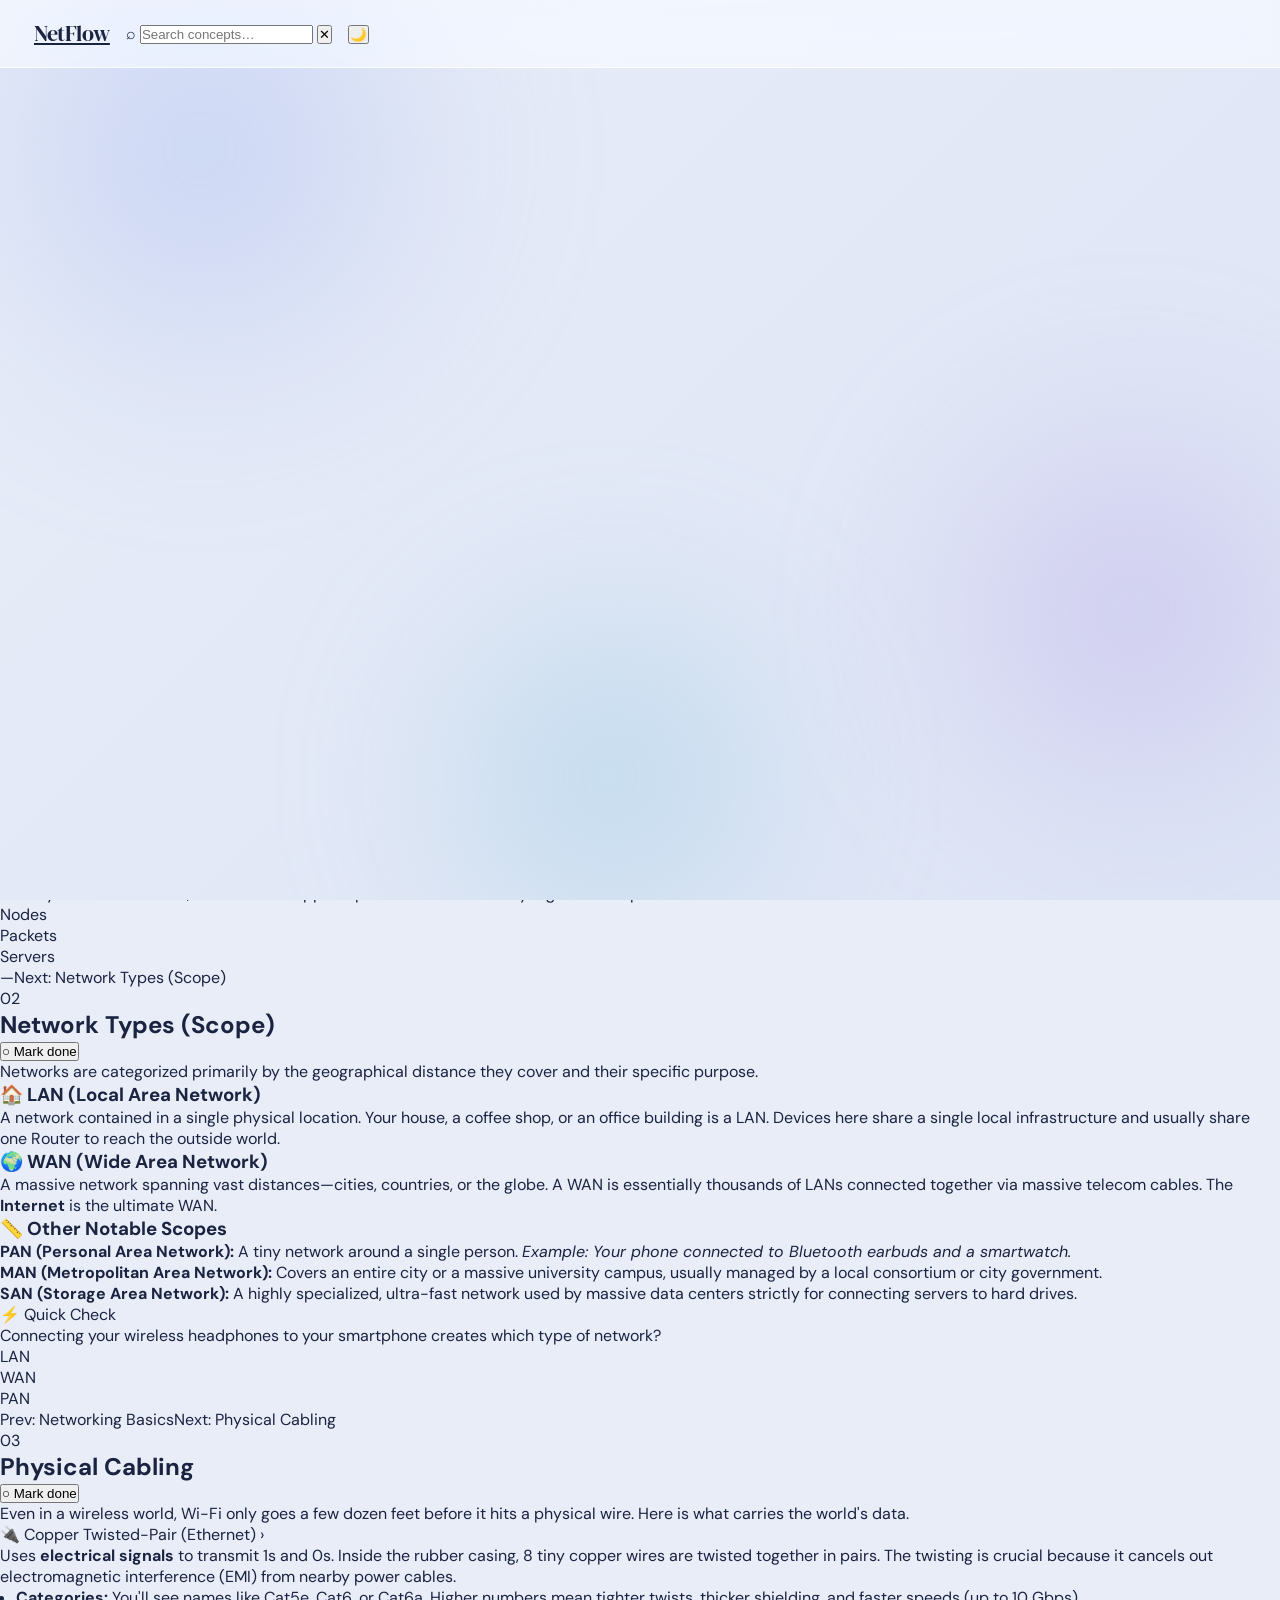
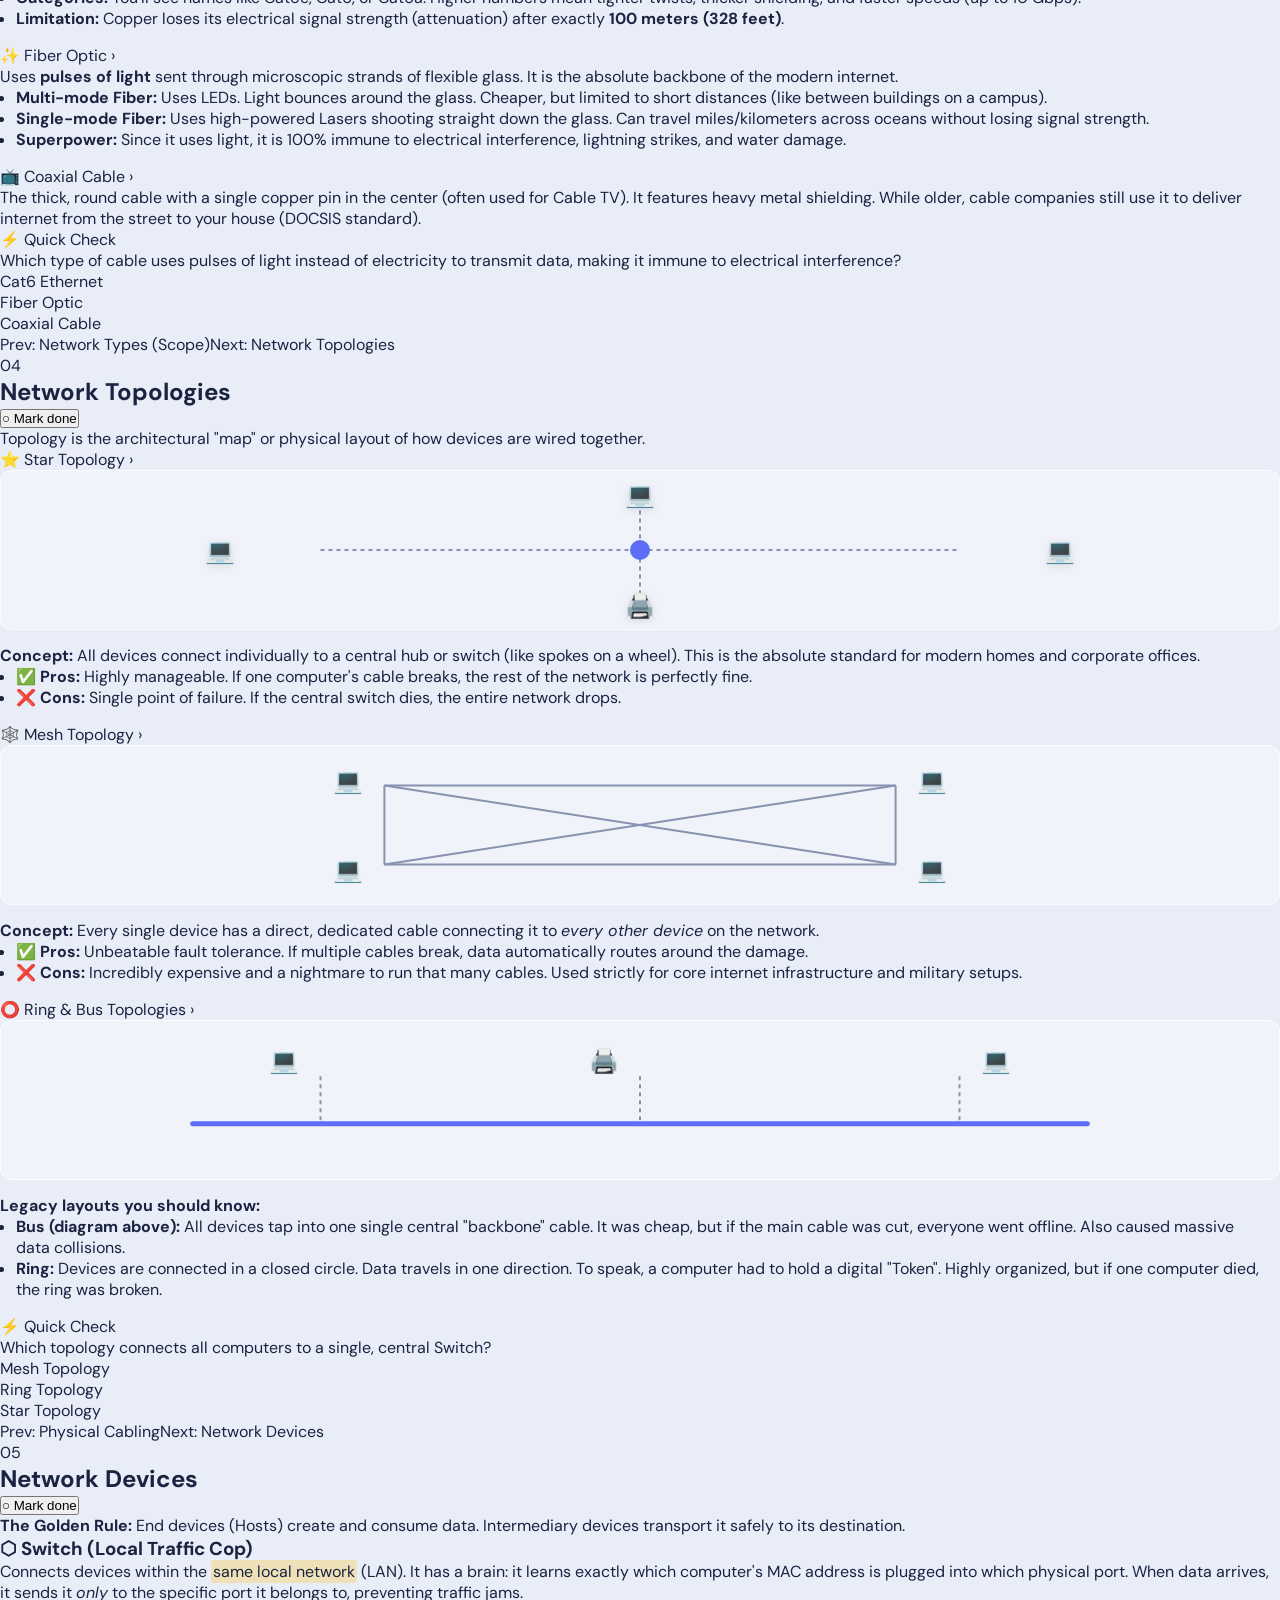
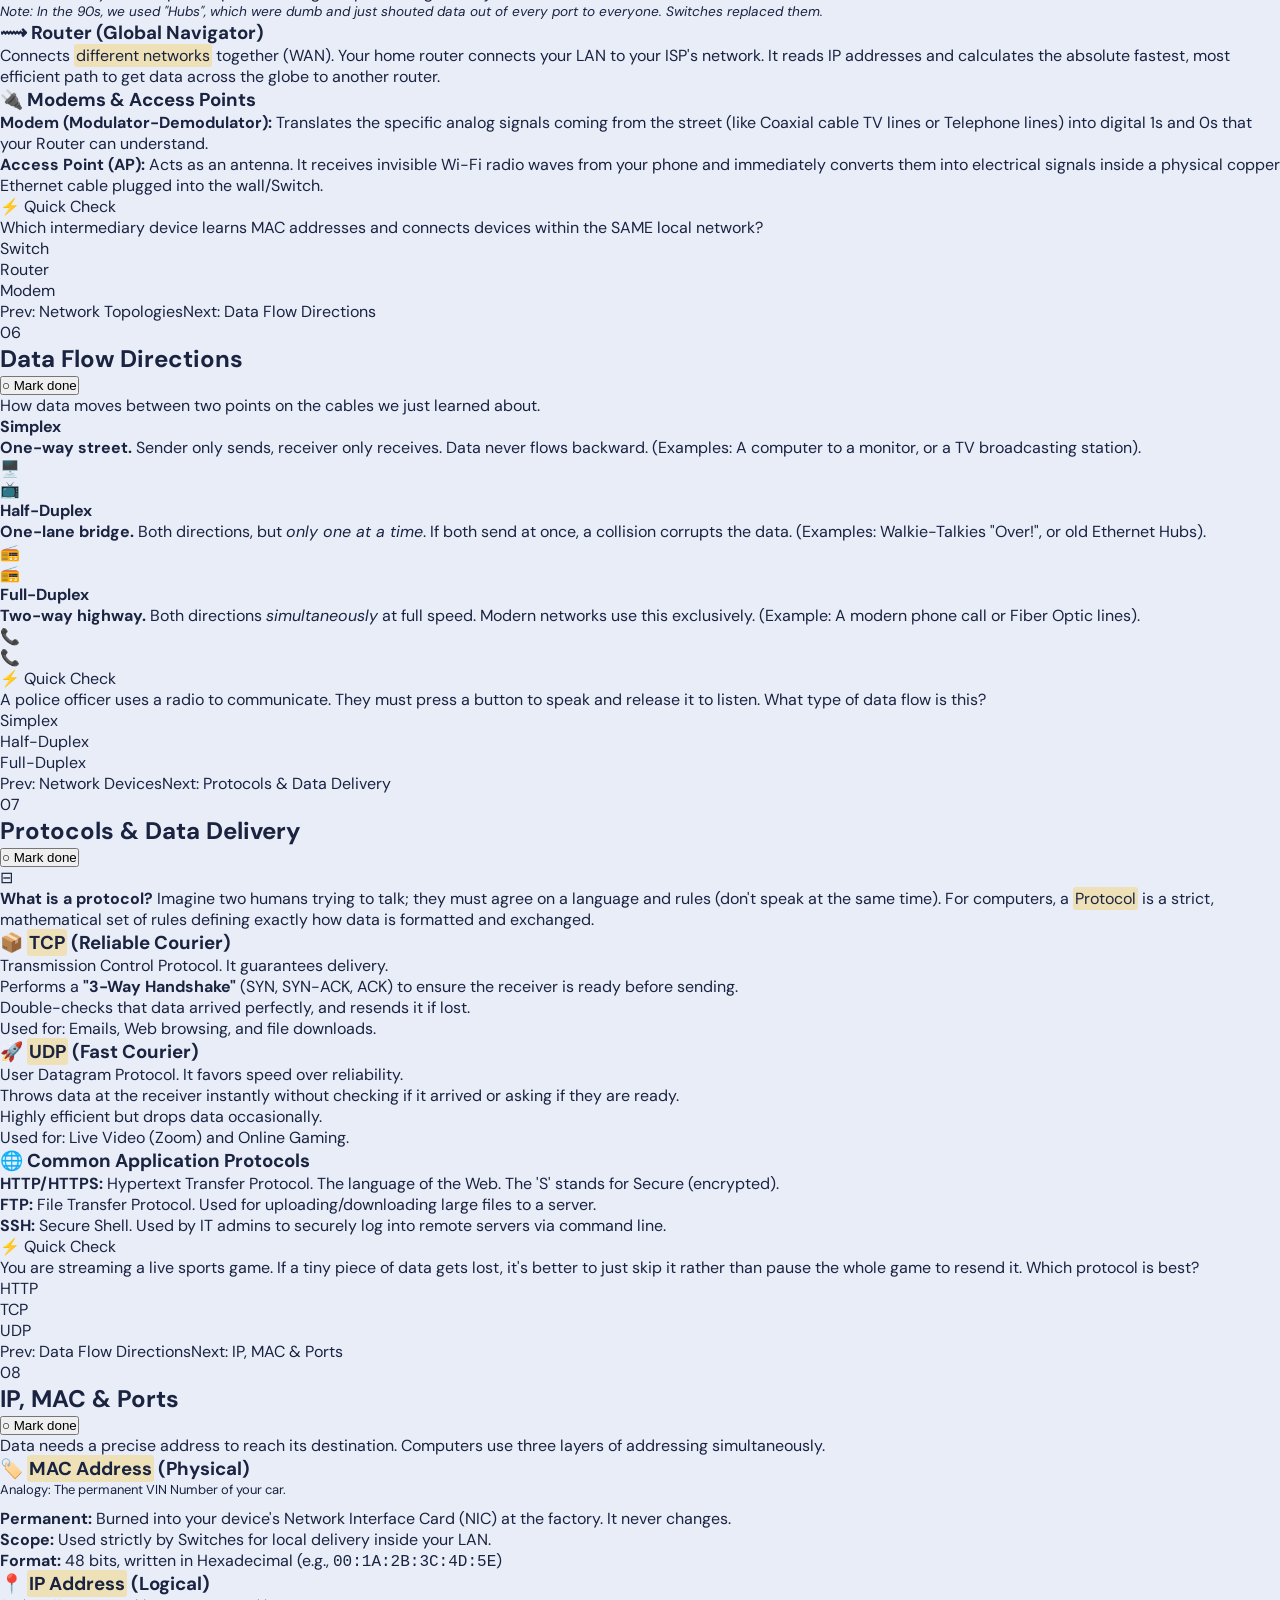
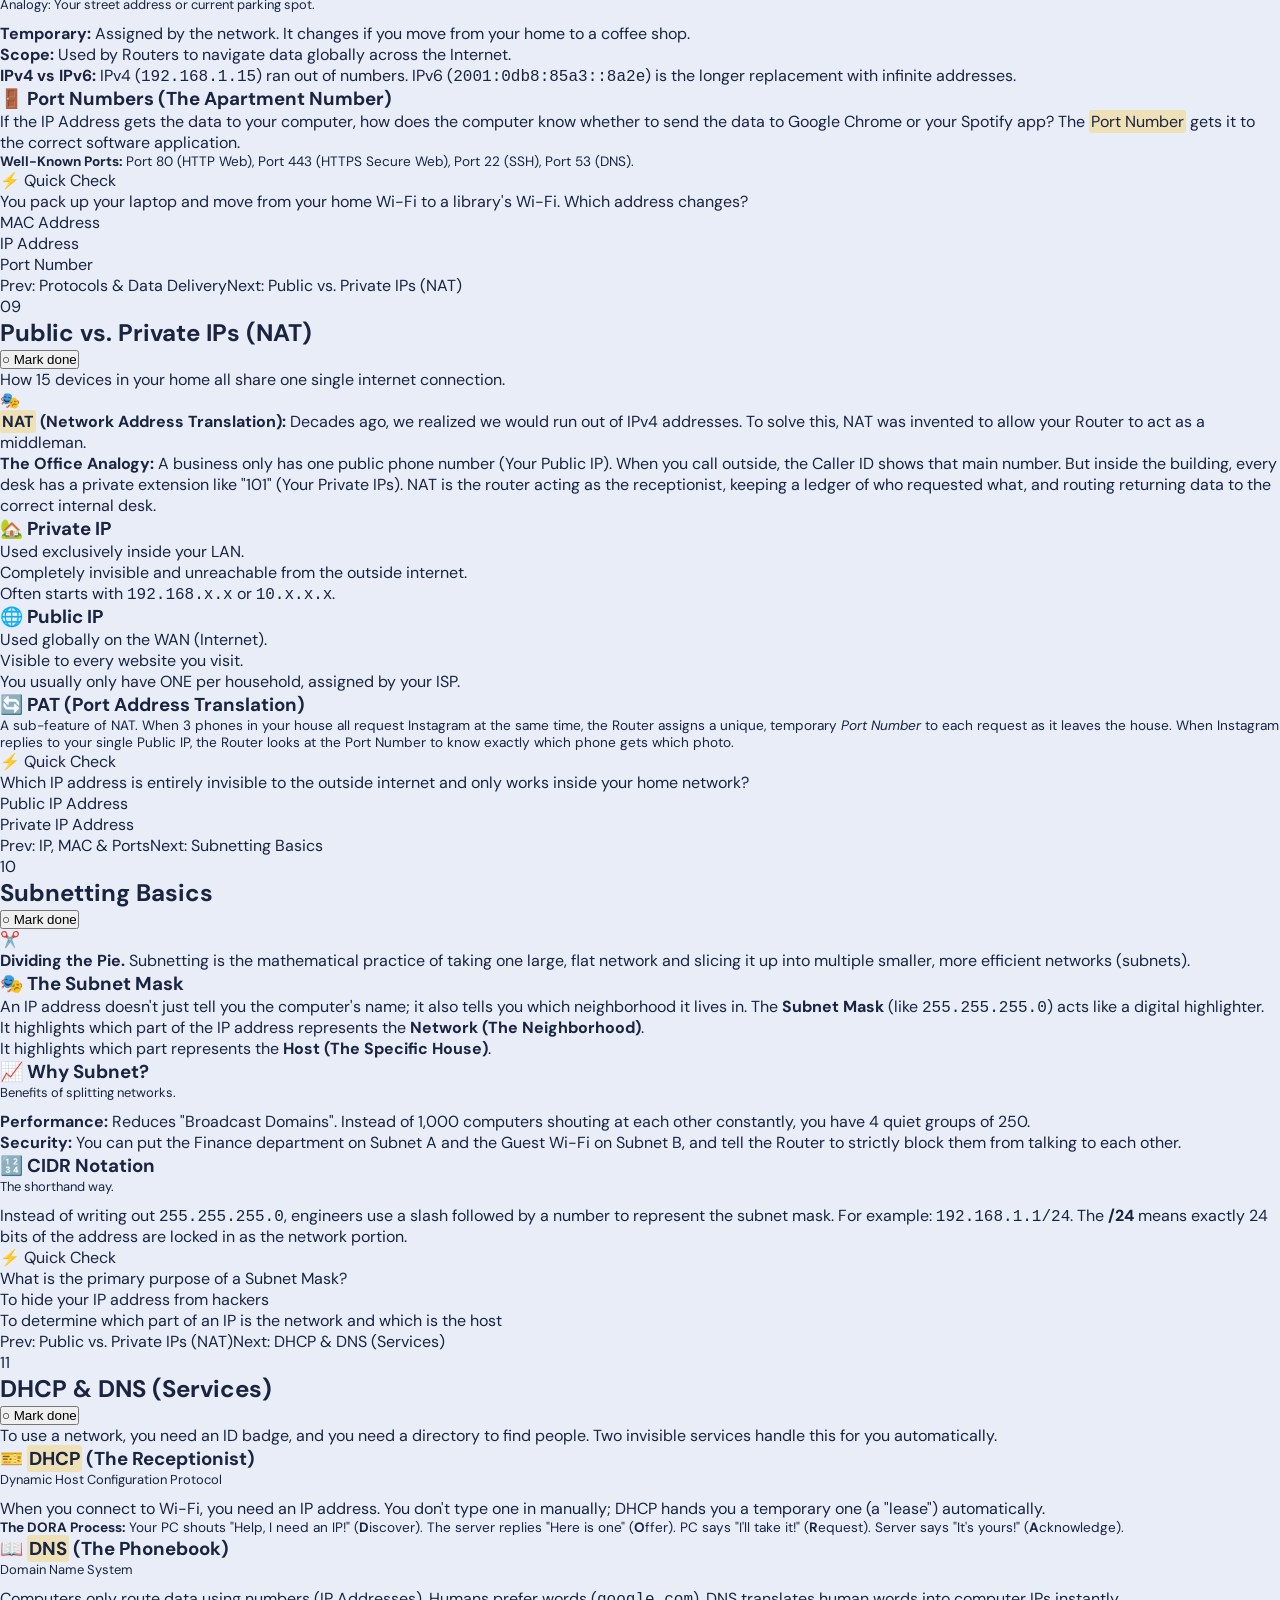
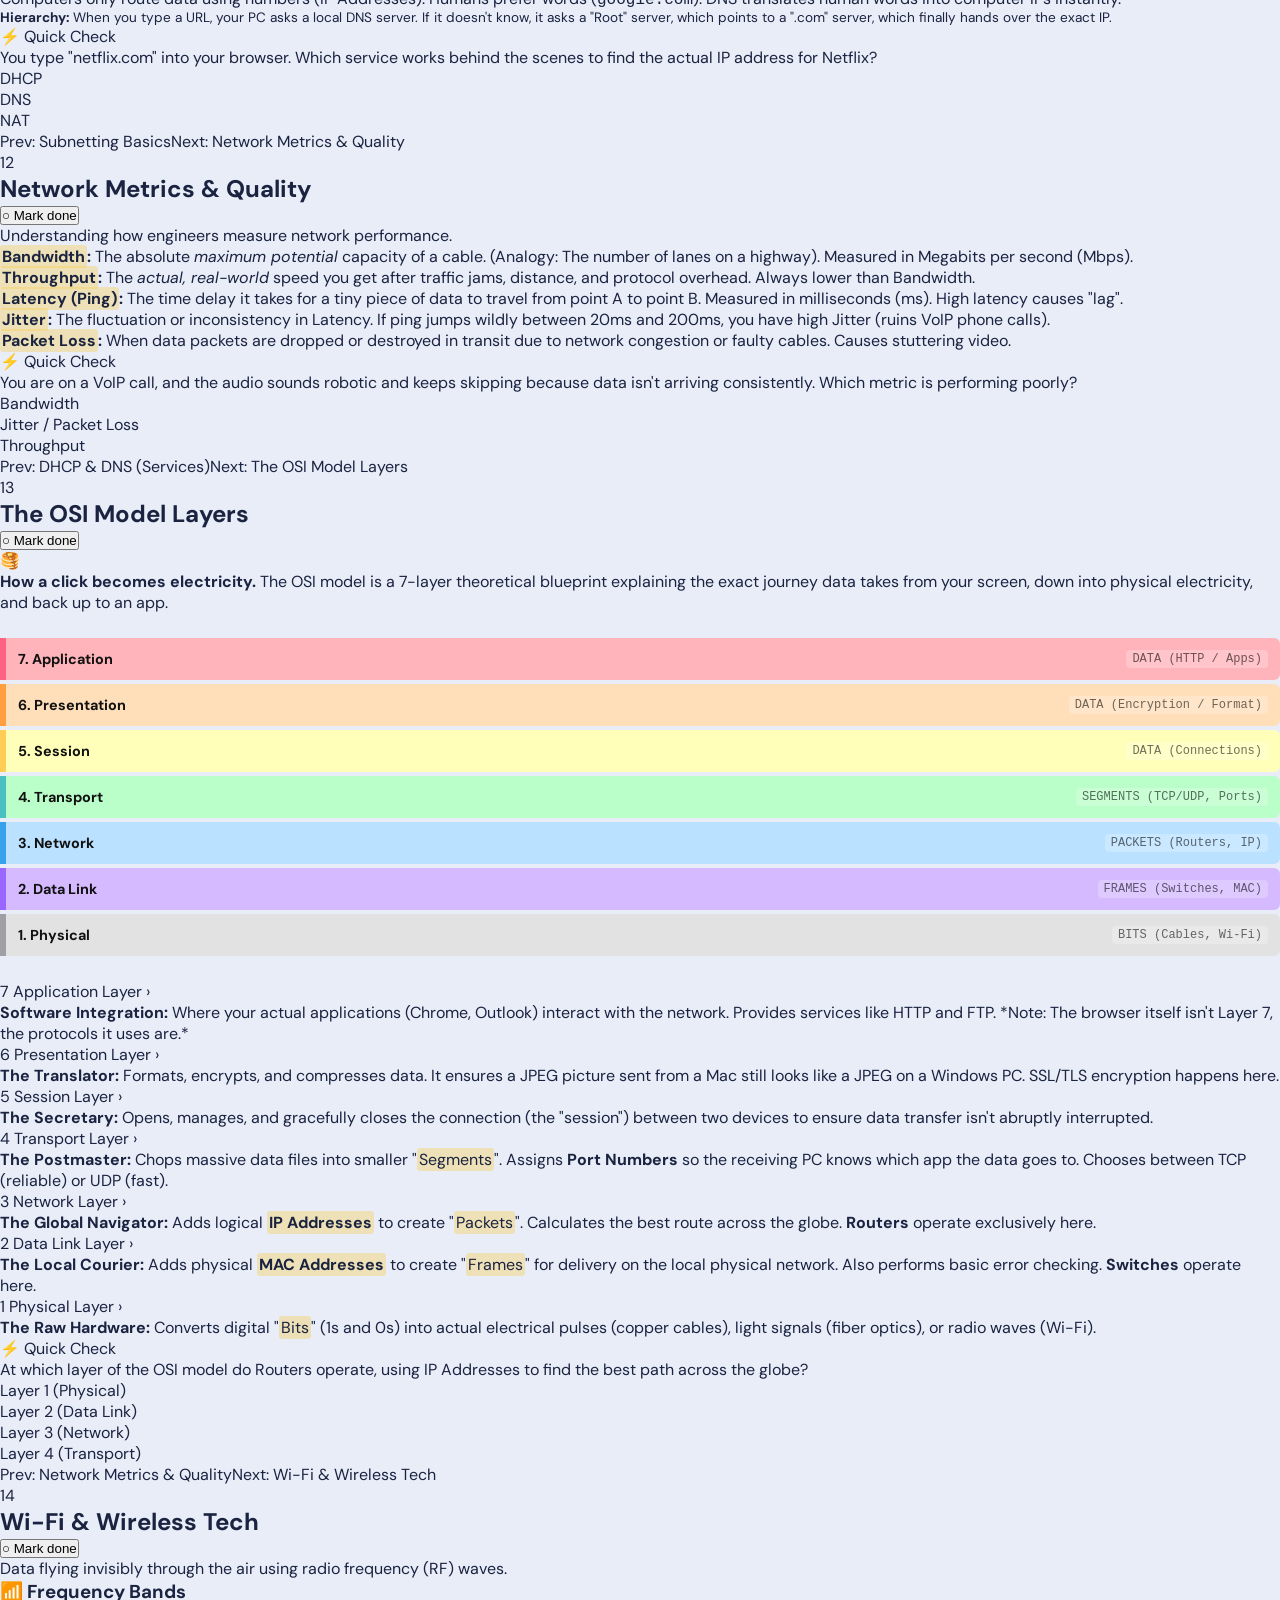
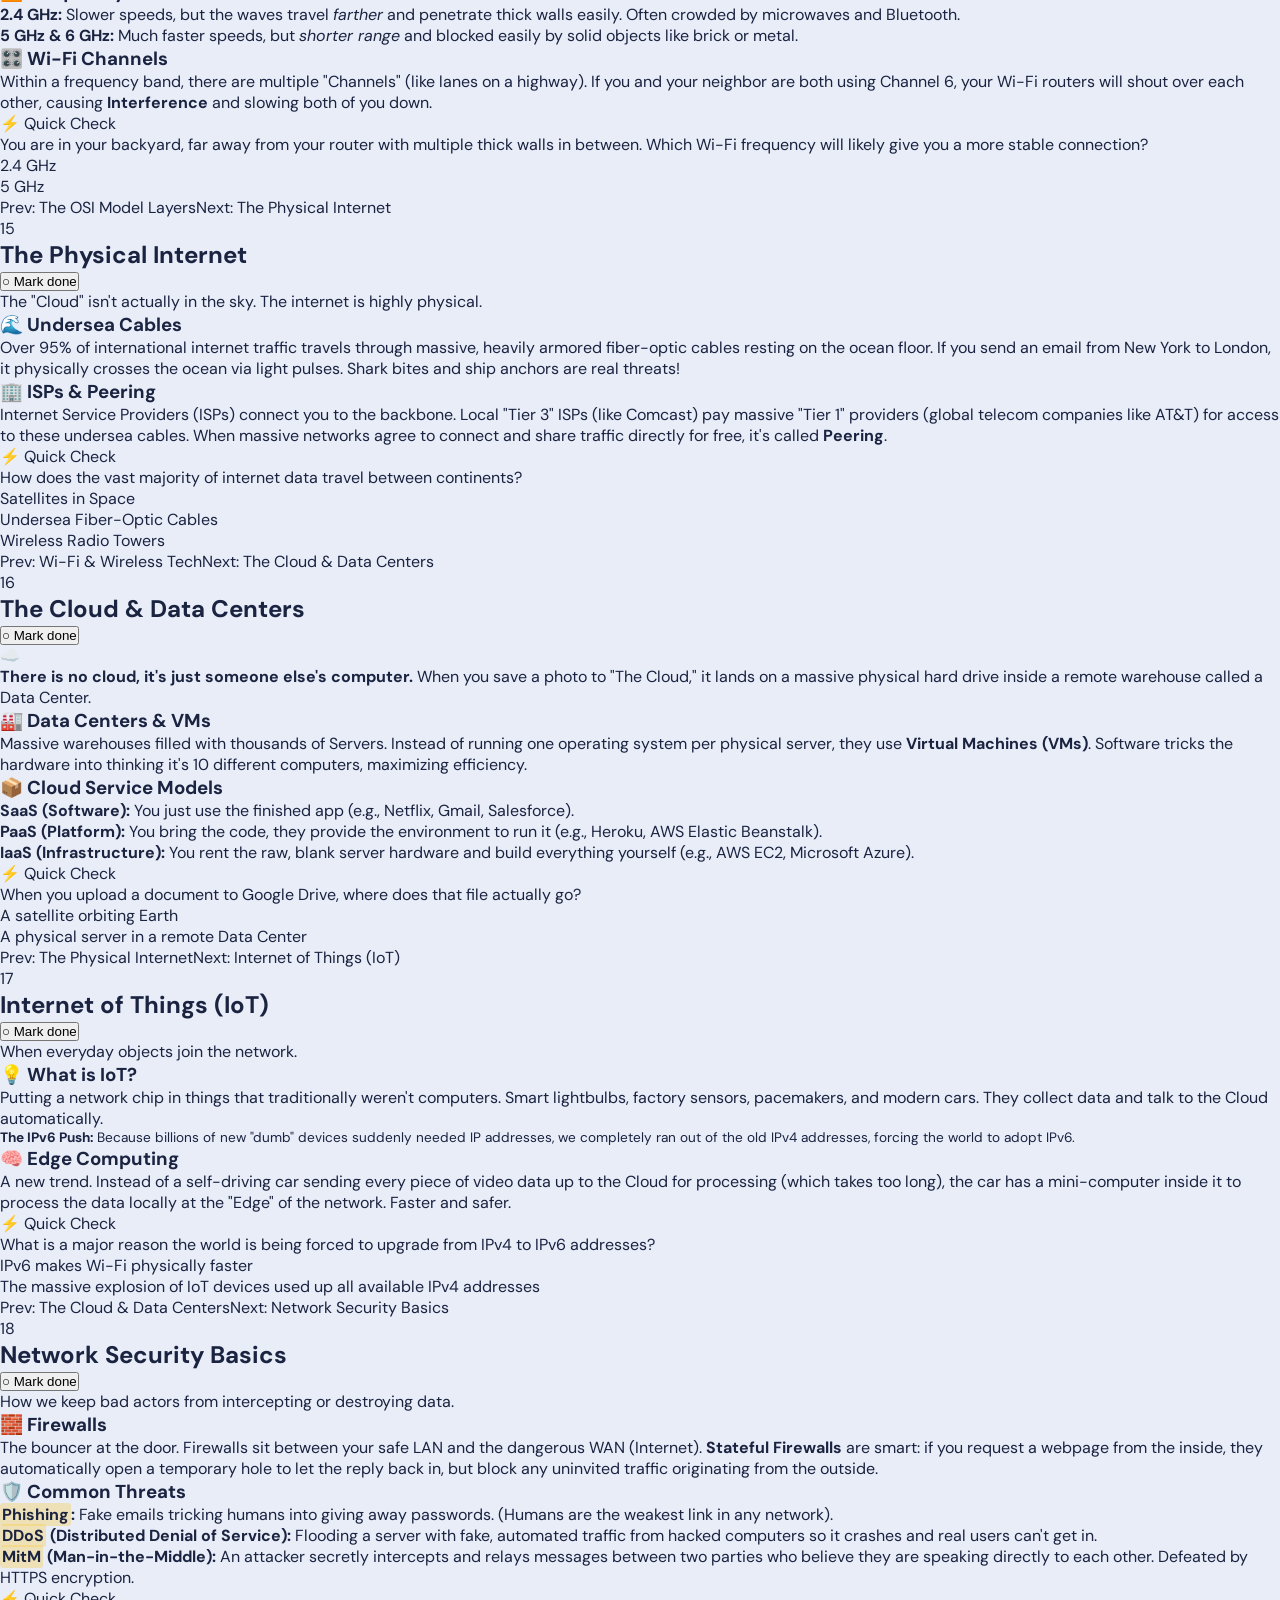
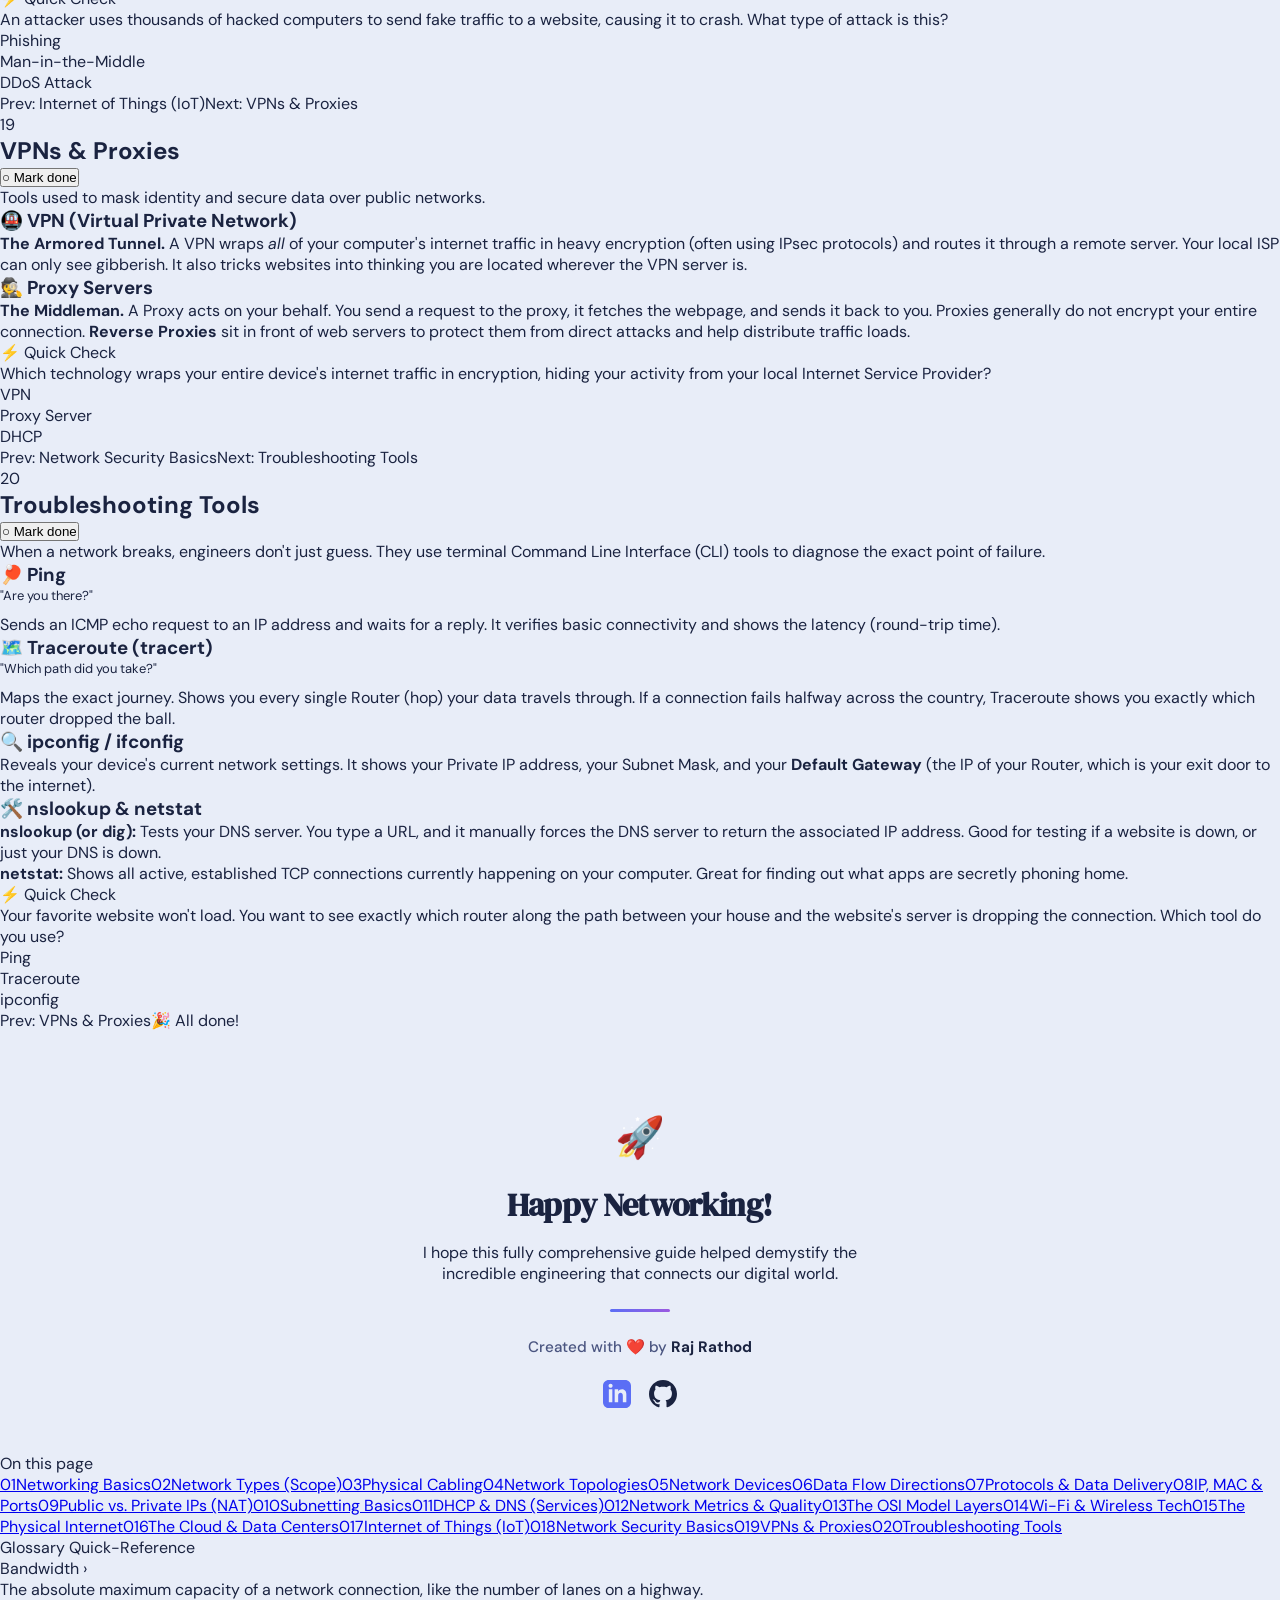
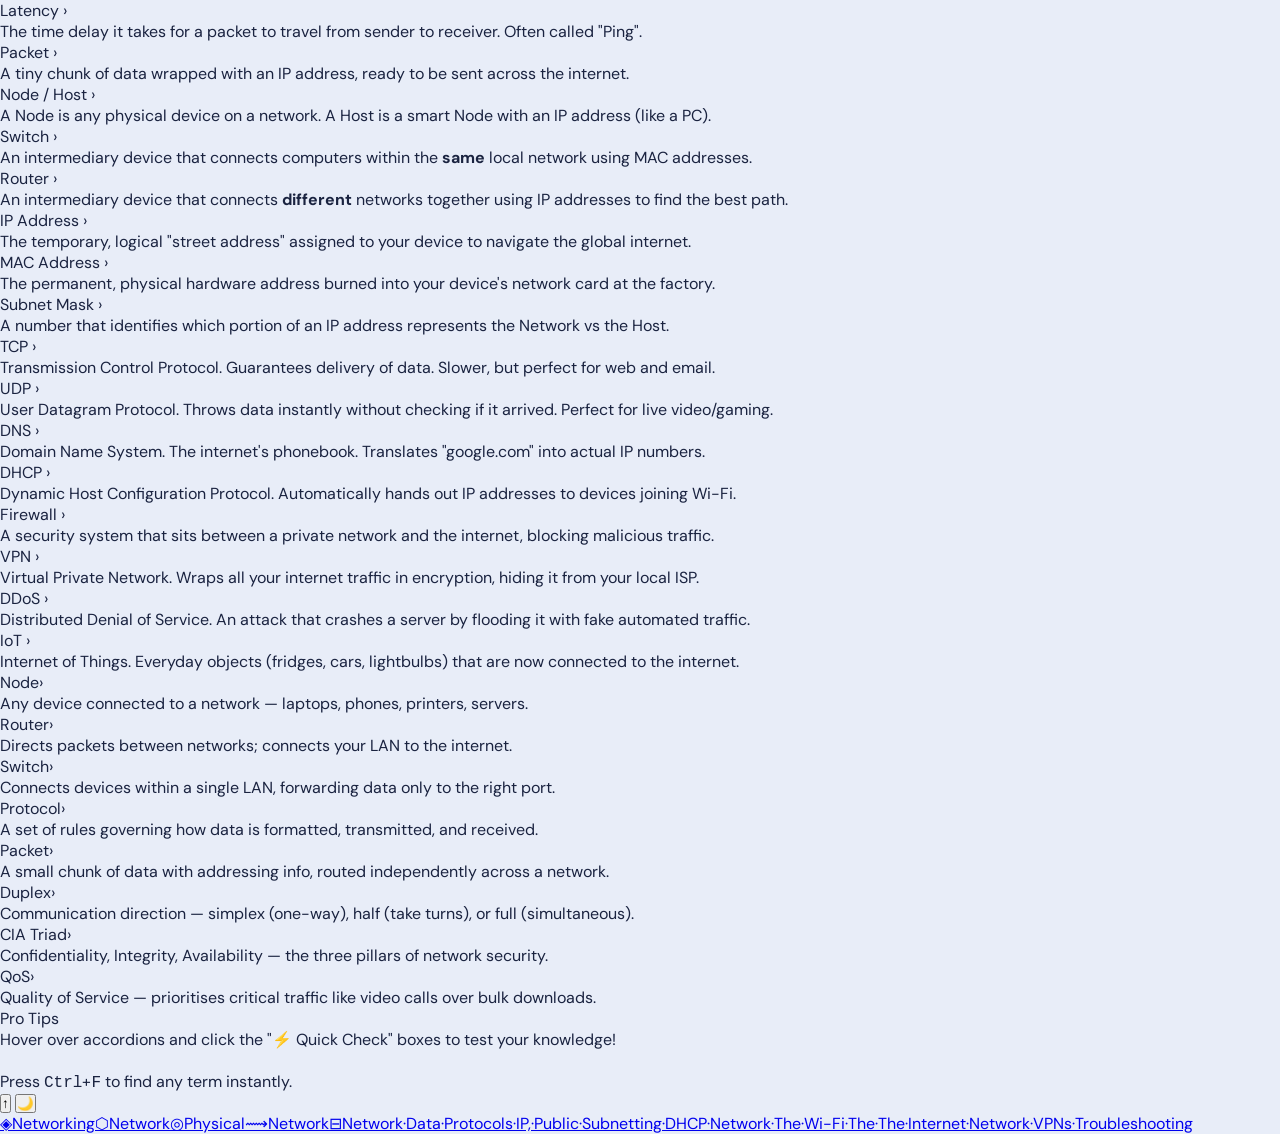
==== commit 97d97e24: "Update index.html" ====
--- a/index.html
+++ b/index.html
@@ -58,7 +58,7 @@
         <main class="mc" id="mc">
             <div class="pi">
                 <h1>Learn <em>Networking</em><br>Fundamentals</h1>
-                <p>A fluid, interactive guide to how devices connect and share data. Hover elements to explore — no clicking needed.</p>
+                <p>A fluid, comprehensive guide taking you from the absolute basics of data transfer to advanced global infrastructure and cybersecurity. Hover elements to explore.</p>
             </div>
             <div class="no-res" id="noRes">
                 <div class="nr-glyph">◌</div>
@@ -66,8 +66,8 @@
                 <p>Try "router", "protocol", or "duplex"</p>
             </div>
 
-            <!-- §1 BASICS -->
-            <section id="basics" class="chapter gc" data-index="0" data-category="Foundations">
+            <!-- LEVEL 1: FUNDAMENTALS -->
+            <section id="basics" class="chapter gc" data-index="0" data-category="Level 1: Fundamentals">
                 <div class="ch">
                     <div class="chl">
                         <div class="chn">01</div>
@@ -82,36 +82,37 @@
                 </div>
                 <div class="g2 mt-m">
                     <div class="pnl">
-                        <h3><span class="ai">💻</span> Node</h3>
-                        <p>Any physical device connected to the network. If it can send or receive data, it is a node.</p>
-                        <p class="soft" style="font-size:.81rem;margin-top:10px"><strong>Examples:</strong> Your phone, a laptop, a smart fridge, or a printer.</p>
-                    </div>
-                    <div class="pnl">
-                        <h3><span class="ai">〰️</span> Communication Link</h3>
-                        <p>The actual physical or invisible pathway the data travels across to get from one Node to another.</p>
-                        <p class="soft" style="font-size:.81rem;margin-top:10px"><strong>Examples:</strong> Copper Ethernet cables, Fiber Optic glass cables, or Wi-Fi radio waves.</p>
+                        <h3><span class="ai">💻</span> Node & Host</h3>
+                        <ul class="cl mt-s">
+                            <li><strong>Node:</strong> Any physical device connected to the network (e.g., router, switch, printer).</li>
+                            <li><strong>Host:</strong> A specific smart node that has an IP address and runs applications (e.g., your laptop or a web server).</li>
+                        </ul>
+                    </div>
+                    <div class="pnl">
+                        <h3><span class="ai">📦</span> The Data Packet</h3>
+                        <p>Files aren't sent across the internet as one giant chunk. A 5MB photo is chopped up into thousands of tiny digital envelopes called <strong>Packets</strong>.</p>
+                        <p class="soft mt-s" style="font-size:.85rem;">Each packet has a "Header" (containing the destination IP address) and a "Payload" (the actual piece of the photo).</p>
                     </div>
                 </div>
                 
                 <div class="pnl mt-m">
-                    <h3><span class="ai">🤝</span> Client-Server Model</h3>
-                    <p class="soft">This is the foundational relationship of the modern internet. It's a simple request-and-reply system.</p>
+                    <h3><span class="ai">🤝</span> Client-Server & P2P Models</h3>
+                    <p class="soft">How devices structure their relationships.</p>
                     <ul class="cl mt-s">
-                        <li><strong>Client:</strong> The device asking for information <em>(e.g., You opening the Instagram app on your phone)</em>.</li>
-                        <li><strong>Server:</strong> A powerful, always-on computer that holds the information and serves it back to the client <em>(e.g., Meta's massive data centers sending the photos to your screen)</em>.</li>
+                        <li><strong>Client-Server:</strong> The foundational relationship of the web. The <em>Client</em> asks for information (You opening YouTube). The <em>Server</em> is a powerful, always-on computer that holds the video and serves it back to you.</li>
+                        <li><strong>Peer-to-Peer (P2P):</strong> Devices talk directly to each other without a central server. Everyone is both a client and a server simultaneously (e.g., AirDrop, BitTorrent).</li>
                     </ul>
                 </div>
 
                 <div class="qw mt-m">
-                    <div class="qt"><span>⚡</span> Quick Check — Basics</div>
-                    <div class="qpan">
-                        <div class="qi">
-                            <div class="qq">What term describes any physical device (like a smartphone or printer) connected to a network?</div>
-                            <div class="qo-wrap">
-                                <div class="qo" data-c="0">Communication Link</div>
-                                <div class="qo" data-c="1">Node</div>
-                                <div class="qo" data-c="0">Protocol</div>
-                                <div class="qo" data-c="0">Server</div>
+                    <div class="qt"><span>⚡</span> Quick Check</div>
+                    <div class="qpan">
+                        <div class="qi">
+                            <div class="qq">When you download a file, the data is chopped up into thousands of tiny digital envelopes. What are these called?</div>
+                            <div class="qo-wrap">
+                                <div class="qo" data-c="0">Nodes</div>
+                                <div class="qo" data-c="1">Packets</div>
+                                <div class="qo" data-c="0">Servers</div>
                             </div>
                             <div class="qfb"></div>
                         </div>
@@ -120,68 +121,41 @@
                 <div class="cnav" data-idx="0"></div>
             </section>
 
-            <!-- §2 DEVICES -->
-            <section id="devices" class="chapter gc" data-index="1" data-category="Foundations">
+            <section id="net-types" class="chapter gc" data-index="1" data-category="Level 1: Fundamentals">
                 <div class="ch">
                     <div class="chl">
                         <div class="chn">02</div>
-                        <h2>Network Devices</h2>
+                        <h2>Network Types (Scope)</h2>
                     </div><button class="db" data-idx="1"><span class="dc">○</span> Mark done</button>
                 </div>
-                <p class="soft"><strong>The Golden Rule:</strong> End devices <em>consume or create</em> data. Intermediary devices <em>transport</em> data safely to its destination.</p>
-                <div class="g2 mt-m">
-                    <div class="pnl">
-                        <h3><span class="ai">◫</span> End Devices (Hosts)</h3>
-                        <p class="soft" style="font-size:.81rem;margin-bottom:10px">The starting line and finish line for all data.</p>
-                        <ul class="cl mt-s">
-                            <li>Desktops / Laptops</li>
-                            <li>Smartphones / Tablets</li>
-                            <li>Smart TVs / Security Cameras</li>
-                            <li>Web Servers</li>
-                        </ul>
-                    </div>
-                    <div class="pnl">
-                        <h3><span class="ai">⇄</span> Intermediary Devices</h3>
-                        <p class="soft" style="font-size:.81rem;margin-bottom:10px">The traffic cops. Hover to reveal what they do.</p>
-                        <div class="acc">
-                            <div class="aci">
-                                <div class="ach"><span>⬡</span> Switch <span class="aar">›</span></div>
-                                <div class="acb">
-                                    <p><strong>The Building Mailroom:</strong> Connects devices within the <mark>same local network</mark> (like a single office). It learns exactly which computer is plugged into which port to prevent traffic jams.</p>
-                                </div>
-                            </div>
-                            <div class="aci">
-                                <div class="ach"><span>⟿</span> Router <span class="aar">›</span></div>
-                                <div class="acb">
-                                    <p><strong>The Global Post Office:</strong> Connects <mark>different networks</mark> together (like connecting your home network to the entire Internet). It calculates the absolute fastest path to get data across the globe.</p>
-                                </div>
-                            </div>
-                            <div class="aci">
-                                <div class="ach"><span>📡</span> Access Point (AP) <span class="aar">›</span></div>
-                                <div class="acb">
-                                    <p><strong>The Wireless Bridge:</strong> Acts as an antenna, allowing wireless devices (like your phone) to connect to a physical, wired network using Wi-Fi.</p>
-                                </div>
-                            </div>
-                            <div class="aci">
-                                <div class="ach"><span>🧱</span> Firewall <span class="aar">›</span></div>
-                                <div class="acb">
-                                    <p><strong>The Bouncer:</strong> Sits between your private network and the wild internet, blocking malicious traffic and hackers based on strict security rules.</p>
-                                </div>
-                            </div>
-                        </div>
-                    </div>
-                </div>
-
-                <div class="qw mt-m">
-                    <div class="qt"><span>⚡</span> Quick Check — Devices</div>
-                    <div class="qpan">
-                        <div class="qi">
-                            <div class="qq">Which intermediary device is responsible for connecting your home network to the outside Internet?</div>
-                            <div class="qo-wrap">
-                                <div class="qo" data-c="0">Switch</div>
-                                <div class="qo" data-c="1">Router</div>
-                                <div class="qo" data-c="0">Access Point</div>
-                                <div class="qo" data-c="0">End Device</div>
+                <p class="soft">Networks are categorized primarily by the geographical distance they cover and their specific purpose.</p>
+                <div class="g2 mt-m">
+                    <div class="pnl">
+                        <h3><span class="ai">🏠</span> LAN (Local Area Network)</h3>
+                        <p>A network contained in a single physical location. Your house, a coffee shop, or an office building is a LAN. Devices here share a single local infrastructure and usually share one Router to reach the outside world.</p>
+                    </div>
+                    <div class="pnl">
+                        <h3><span class="ai">🌍</span> WAN (Wide Area Network)</h3>
+                        <p>A massive network spanning vast distances—cities, countries, or the globe. A WAN is essentially thousands of LANs connected together via massive telecom cables. The <strong>Internet</strong> is the ultimate WAN.</p>
+                    </div>
+                </div>
+                <div class="pnl mt-m">
+                    <h3><span class="ai">📏</span> Other Notable Scopes</h3>
+                    <ul class="cl mt-s">
+                        <li><strong>PAN (Personal Area Network):</strong> A tiny network around a single person. <em>Example: Your phone connected to Bluetooth earbuds and a smartwatch.</em></li>
+                        <li><strong>MAN (Metropolitan Area Network):</strong> Covers an entire city or a massive university campus, usually managed by a local consortium or city government.</li>
+                        <li><strong>SAN (Storage Area Network):</strong> A highly specialized, ultra-fast network used by massive data centers strictly for connecting servers to hard drives.</li>
+                    </ul>
+                </div>
+                <div class="qw mt-m">
+                    <div class="qt"><span>⚡</span> Quick Check</div>
+                    <div class="qpan">
+                        <div class="qi">
+                            <div class="qq">Connecting your wireless headphones to your smartphone creates which type of network?</div>
+                            <div class="qo-wrap">
+                                <div class="qo" data-c="0">LAN</div>
+                                <div class="qo" data-c="0">WAN</div>
+                                <div class="qo" data-c="1">PAN</div>
                             </div>
                             <div class="qfb"></div>
                         </div>
@@ -190,422 +164,72 @@
                 <div class="cnav" data-idx="1"></div>
             </section>
 
-            <!-- §3 TRAITS -->
-            <section id="traits" class="chapter gc" data-index="2" data-category="Core Concepts">
+            <!-- LEVEL 2: HARDWARE & LAYOUT -->
+            <section id="cabling" class="chapter gc" data-index="2" data-category="Level 2: Hardware & Layout">
                 <div class="ch">
                     <div class="chl">
                         <div class="chn">03</div>
-                        <h2>Network Metrics & Traits</h2>
+                        <h2>Physical Cabling</h2>
                     </div><button class="db" data-idx="2"><span class="dc">○</span> Mark done</button>
                 </div>
-                <p class="soft">A "good" network isn't just fast. Engineers design networks to excel in these four major areas. Hover each to explore.</p>
-                
-                <div class="fg">
-                    <div class="ft">
-                        <div class="fi2">♡</div>
-                        <h4>Fault Tolerance</h4>
-                        <p><strong>Surviving failures.</strong> If an excavator accidentally cuts a major internet cable, a fault-tolerant network instantly reroutes traffic through a different path (like a GPS finding a detour).</p>
-                    </div>
-                    <div class="ft">
-                        <div class="fi2">⤢</div>
-                        <h4>Scalability</h4>
-                        <p><strong>Room to grow.</strong> A scalable network lets a company add 1,000 new computers tomorrow without causing the internet for the existing computers to slow to a crawl.</p>
-                    </div>
-                    <div class="ft">
-                        <div class="fi2">◉</div>
-                        <h4>Quality of Service (QoS)</h4>
-                        <p><strong>Prioritizing traffic.</strong> QoS gives "VIP" status to live Zoom calls, ensuring they don't stutter just because someone else in the house is downloading a massive 50GB video game.</p>
-                    </div>
-                    <div class="ft">
-                        <div class="fi2">⊛</div>
-                        <h4>Security (CIA Triad)</h4>
-                        <p><strong><mark>C</mark>onfidentiality</strong> (only authorized people read it), <strong><mark>I</mark>ntegrity</strong> (data is not altered by hackers in transit), and <strong><mark>A</mark>vailability</strong> (the network is online when needed).</p>
-                    </div>
-                </div>
-
-                <div class="pnl mt-m">
-                    <h3><span class="ai">🏎️</span> Performance: Speed vs. Reality</h3>
-                    <p class="soft" style="font-size:.85rem;margin-bottom:10px">Understanding how we measure network performance.</p>
-                    <ul class="cl">
-                        <li><strong><mark>Bandwidth</mark>:</strong> The absolute <em>maximum potential</em> speed of a cable. (Analogy: The number of lanes on a highway). Measured in Megabits per second (Mbps).</li>
-                        <li><strong><mark>Throughput</mark>:</strong> The <em>actual, real-world</em> speed you get after traffic jams and network overhead. (Analogy: How fast the cars are actually moving today). Always lower than Bandwidth.</li>
-                        <li><strong><mark>Latency (Ping)</mark>:</strong> The time it takes for a tiny piece of data to travel from point A to point B. Measured in milliseconds (ms). High latency causes "lag" in gaming and voice calls!</li>
-                    </ul>
-                </div>
-
-                <div class="qw mt-m">
-                    <div class="qt"><span>⚡</span> Quick Check — Metrics</div>
-                    <div class="qpan">
-                        <div class="qi">
-                            <div class="qq">You are playing an online game, but there is a noticeable delay between pressing a button and the action happening on screen. Which metric is currently performing poorly?</div>
-                            <div class="qo-wrap">
-                                <div class="qo" data-c="0">Bandwidth</div>
-                                <div class="qo" data-c="0">Throughput</div>
-                                <div class="qo" data-c="1">Latency (Ping)</div>
-                                <div class="qo" data-c="0">Fault Tolerance</div>
-                            </div>
-                            <div class="qfb"></div>
-                        </div>
-                    </div>
-                </div>
-                <div class="cnav" data-idx="2"></div>
-            </section>
-
-            <!-- §4 DATA FLOW -->
-            <section id="flow" class="chapter gc" data-index="3" data-category="Core Concepts">
-                <div class="ch">
-                    <div class="chl">
-                        <div class="chn">04</div>
-                        <h2>Data Flow Directions</h2>
-                    </div><button class="db" data-idx="3"><span class="dc">○</span> Mark done</button>
-                </div>
-                <p class="soft">How data moves between two points. Watch the live animations below to understand the differences.</p>
-                <div class="flg">
-                    <div class="flr">
-                        <div class="fli">
-                            <h4>Simplex</h4>
-                            <p><strong>One-way street.</strong> The sender can only send, and the receiver can only receive. Data never flows backward.</p>
-                            <span class="bdg">Example: Keyboard → PC</span>
-                        </div>
-                        <div class="flv">
-                            <div class="fn">⌨</div>
-                            <div class="fp">
-                                <div class="pl">
-                                    <div class="pd pdr"></div>
-                                </div>
-                            </div>
-                            <div class="fn">💻</div>
-                        </div>
-                    </div>
-                    <div class="flr">
-                        <div class="fli">
-                            <h4>Half-Duplex</h4>
-                            <p><strong>One-lane bridge.</strong> Data travels in both directions, but <em>only one at a time</em>. If both devices send at once, a collision happens.</p>
-                            <span class="bdg">Example: Walkie-Talkies ("Over!")</span>
-                        </div>
-                        <div class="flv">
-                            <div class="fn">📻</div>
-                            <div class="fp">
-                                <div class="pl pld">
-                                    <div class="pd pdb"></div>
-                                </div>
-                            </div>
-                            <div class="fn">📻</div>
-                        </div>
-                    </div>
-                    <div class="flr">
-                        <div class="fli">
-                            <h4>Full-Duplex</h4>
-                            <p><strong>Two-way highway.</strong> Data travels in both directions <em>simultaneously</em> at full speed without any collisions.</p>
-                            <span class="bdg">Example: Phone Call</span>
-                        </div>
-                        <div class="flv">
-                            <div class="fn">📞</div>
-                            <div class="fp">
-                                <div class="pl">
-                                    <div class="pd pdr"></div>
-                                </div>
-                                <div class="pl">
-                                    <div class="pd pdl"></div>
-                                </div>
-                            </div>
-                            <div class="fn">📞</div>
-                        </div>
-                    </div>
-                </div>
-
-                <div class="qw mt-m">
-                    <div class="qt"><span>⚡</span> Quick Check — Data flow</div>
-                    <div class="qpan">
-                        <div class="qi">
-                            <div class="qq">A police officer uses a radio to communicate. They must press a button to speak and release it to listen. What type of data flow is this?</div>
-                            <div class="qo-wrap">
-                                <div class="qo" data-c="0">Simplex</div>
-                                <div class="qo" data-c="1">Half-Duplex</div>
-                                <div class="qo" data-c="0">Full-Duplex</div>
-                            </div>
-                            <div class="qfb"></div>
-                        </div>
-                    </div>
-                </div>
-                <div class="cnav" data-idx="3"></div>
-            </section>
-
-            <!-- §5 PROTOCOLS -->
-            <section id="protocols" class="chapter gc" data-index="4" data-category="Protocols">
-                <div class="ch">
-                    <div class="chl">
-                        <div class="chn">05</div>
-                        <h2>Protocols (The Rules)</h2>
-                    </div><button class="db" data-idx="4"><span class="dc">○</span> Mark done</button>
-                </div>
-                <div class="co cp">
-                    <div class="co-ico">⊟</div>
-                    <div class="co-bdy">
-                        <p><strong>What is a protocol?</strong> Imagine two humans trying to talk; they must agree on a language (English) and rules (don't speak at the same time). For computers, a <mark>Protocol</mark> is a strict set of rules defining exactly how data is formatted and sent.</p>
-                    </div>
-                </div>
-                <div class="g2 mt-m">
-                    <div class="pnl">
-                        <h3><span class="ai">⇶</span> Delivery Methods</h3>
-                        <p class="soft" style="font-size:.81rem;margin-bottom:10px">Who is the message for?</p>
-                        <ul class="cl mt-s">
-                            <li><strong>Unicast (1-to-1):</strong> Sending to exactly one specific device. <em>(Analogy: A private text message)</em>.</li>
-                            <li><strong>Multicast (1-to-Many):</strong> Sending to a specific, subscribed group. <em>(Analogy: A group chat)</em>.</li>
-                            <li><strong>Broadcast (1-to-All):</strong> Shouting to absolutely every device on the local network. <em>(Analogy: A PA announcement)</em>.</li>
-                        </ul>
-                    </div>
-                    <div class="pnl">
-                        <h3><span class="ai">📚</span> Famous Protocols</h3>
-                        <p class="soft" style="font-size:.81rem;margin-bottom:10px">The languages of the internet.</p>
-                        <ul class="cl mt-s">
-                            <li><strong>HTTP/HTTPS:</strong> Rules for transferring web pages securely.</li>
-                            <li><strong><mark>TCP</mark>:</strong> The "Reliable Courier". It double-checks that data arrived perfectly, and resends it if lost. Used for Emails and Web browsing.</li>
-                            <li><strong><mark>UDP</mark>:</strong> The "Fast Courier". It throws data at the receiver instantly without checking if it arrived. Used for Live Video and Gaming where speed matters more than perfection.</li>
-                        </ul>
-                    </div>
-                </div>
-
-                <div class="qw mt-m">
-                    <div class="qt"><span>⚡</span> Quick Check — Protocols</div>
-                    <div class="qpan">
-                        <div class="qi">
-                            <div class="qq">You are streaming a live sports game. If a tiny piece of data gets lost, it's better to just skip it rather than pause the whole game to resend it. Which protocol is best for this?</div>
-                            <div class="qo-wrap">
-                                <div class="qo" data-c="0">HTTP</div>
-                                <div class="qo" data-c="0">TCP</div>
-                                <div class="qo" data-c="1">UDP</div>
-                            </div>
-                            <div class="qfb"></div>
-                        </div>
-                    </div>
-                </div>
-                <div class="cnav" data-idx="4"></div>
-            </section>
-
-            <!-- §6 NETWORK TYPES -->
-            <section id="net-types" class="chapter gc" data-index="5" data-category="Network Architecture">
-                <div class="ch">
-                    <div class="chl">
-                        <div class="chn">06</div>
-                        <h2>Types of Networks</h2>
-                    </div><button class="db" data-idx="5"><span class="dc">○</span> Mark done</button>
-                </div>
-                <p class="soft">Networks are categorized primarily by the geographical distance they cover.</p>
-                <div class="g2 mt-m">
-                    <div class="pnl">
-                        <h3><span class="ai">🏠</span> LAN (Local Area Network)</h3>
-                        <p>A network contained in a small, single physical location. Your house, a coffee shop, or a single office building is a LAN.</p>
-                        <p class="soft mt-s" style="font-size:.85rem;">Devices here usually share one Router to reach the outside world.</p>
-                    </div>
-                    <div class="pnl">
-                        <h3><span class="ai">🌍</span> WAN (Wide Area Network)</h3>
-                        <p>A massive network spanning vast distances—cities, countries, or the globe. A WAN is essentially thousands of LANs connected together.</p>
-                        <p class="soft mt-s" style="font-size:.85rem;">The <strong>Internet</strong> is the largest WAN in existence.</p>
-                    </div>
-                </div>
+                <p class="soft">Even in a wireless world, Wi-Fi only goes a few dozen feet before it hits a physical wire. Here is what carries the world's data.</p>
                 
                 <div class="acc mt-m">
                     <div class="aci">
-                        <div class="ach"><span>📱</span> Other Network Types <span class="aar">›</span></div>
-                        <div class="acb">
+                        <div class="ach"><span>🔌</span> Copper Twisted-Pair (Ethernet) <span class="aar">›</span></div>
+                        <div class="acb">
+                            <p>Uses <strong>electrical signals</strong> to transmit 1s and 0s. Inside the rubber casing, 8 tiny copper wires are twisted together in pairs. The twisting is crucial because it cancels out electromagnetic interference (EMI) from nearby power cables.</p>
                             <ul class="cl mt-s" style="padding: 0 16px 16px;">
-                                <li><strong>WLAN (Wireless LAN):</strong> A LAN that uses Wi-Fi instead of physical cables.</li>
-                                <li><strong>PAN (Personal Area Network):</strong> Very short range around a single person (e.g., Bluetooth earbuds to a phone).</li>
-                                <li><strong>MAN (Metropolitan Area Network):</strong> Covers an entire city or a massive university campus.</li>
-                                <li><strong><mark>VPN</mark> (Virtual Private Network):</strong> A secure, encrypted "tunnel" over a public network (like the Internet). It tricks your computer into acting like it's securely inside your office's LAN, even if you are at a coffee shop.</li>
+                                <li><strong>Categories:</strong> You'll see names like Cat5e, Cat6, or Cat6a. Higher numbers mean tighter twists, thicker shielding, and faster speeds (up to 10 Gbps).</li>
+                                <li><strong>Limitation:</strong> Copper loses its electrical signal strength (attenuation) after exactly <strong>100 meters (328 feet)</strong>.</li>
                             </ul>
                         </div>
                     </div>
-                </div>
-
-                <div class="qw mt-m">
-                    <div class="qt"><span>⚡</span> Quick Check — Network Types</div>
-                    <div class="qpan">
-                        <div class="qi">
-                            <div class="qq">The computers and printers inside a single small office building are connected to form a...</div>
-                            <div class="qo-wrap">
-                                <div class="qo" data-c="1">LAN</div>
-                                <div class="qo" data-c="0">WAN</div>
-                                <div class="qo" data-c="0">PAN</div>
-                                <div class="qo" data-c="0">VPN</div>
-                            </div>
-                            <div class="qfb"></div>
-                        </div>
-                    </div>
-                </div>
-                <div class="cnav" data-idx="5"></div>
-            </section>
-
-            <!-- §7 ADDRESSING -->
-            <section id="addressing" class="chapter gc" data-index="6" data-category="Core Concepts">
-                <div class="ch">
-                    <div class="chl">
-                        <div class="chn">07</div>
-                        <h2>IP, MAC & Ports</h2>
-                    </div><button class="db" data-idx="6"><span class="dc">○</span> Mark done</button>
-                </div>
-                <p class="soft">Just like sending a physical letter, data needs a precise address to reach its destination. Computers actually use three layers of addressing to find you.</p>
-                
-                <div class="g2 mt-m">
-                    <div class="pnl">
-                        <h3><span class="ai">🏷️</span> <mark>MAC Address</mark> (Physical)</h3>
-                        <p class="soft" style="font-size:.81rem;margin-bottom:10px">Analogy: The permanent VIN Number of your car.</p>
-                        <ul class="cl">
-                            <li><strong>Permanent:</strong> Burned into your device's hardware chip at the factory. It never changes.</li>
-                            <li><strong>Scope:</strong> Used only for local delivery inside your own house/LAN.</li>
-                            <li><strong>Format:</strong> Hexadecimal pairs (e.g., <code>00:1A:2B:3C:4D:5E</code>)</li>
-                        </ul>
-                    </div>
-                    <div class="pnl">
-                        <h3><span class="ai">📍</span> <mark>IP Address</mark> (Logical)</h3>
-                        <p class="soft" style="font-size:.81rem;margin-bottom:10px">Analogy: Your street address or current parking spot.</p>
-                        <ul class="cl">
-                            <li><strong>Temporary:</strong> Assigned by the network you connect to. It changes if you take your laptop to a coffee shop.</li>
-                            <li><strong>Scope:</strong> Used to route data globally across the entire Internet.</li>
-                            <li><strong>IPv4 vs IPv6:</strong> IPv4 (e.g., <code>192.168.1.15</code>) ran out of numbers. IPv6 is the modern, longer replacement.</li>
-                        </ul>
-                    </div>
-                </div>
-
-                <div class="pnl mt-m">
-                    <h3><span class="ai">🚪</span> Port Numbers (The Apartment Number)</h3>
-                    <p class="soft">If the IP Address gets the data to the correct <em>Apartment Building</em> (your computer), the <mark>Port Number</mark> gets it to the correct <em>Apartment Room</em> (your application).</p>
-                    <p class="soft mt-s" style="font-size:.85rem;">When data arrives at your PC, how does it know to go to Google Chrome instead of your Spotify app? Ports! (e.g., Port 80 is for Web Traffic, Port 443 is for secure HTTPS, Port 25 is for Email).</p>
-                </div>
-
-                <div class="qw mt-m">
-                    <div class="qt"><span>⚡</span> Quick Check — Addressing</div>
-                    <div class="qpan">
-                        <div class="qi">
-                            <div class="qq">You pack up your laptop and move from your home Wi-Fi to a library's Wi-Fi. Which address changes to reflect your new location?</div>
-                            <div class="qo-wrap">
-                                <div class="qo" data-c="0">MAC Address</div>
-                                <div class="qo" data-c="1">IP Address</div>
-                                <div class="qo" data-c="0">Port Number</div>
-                                <div class="qo" data-c="0">None of them change</div>
-                            </div>
-                            <div class="qfb"></div>
-                        </div>
-                    </div>
-                </div>
-                <div class="cnav" data-idx="6"></div>
-            </section>
-
-            <!-- §8 NAT -->
-            <section id="nat" class="chapter gc" data-index="7" data-category="Core Concepts">
-                <div class="ch">
-                    <div class="chl">
-                        <div class="chn">08</div>
-                        <h2>Public vs. Private IPs (NAT)</h2>
-                    </div><button class="db" data-idx="7"><span class="dc">○</span> Mark done</button>
-                </div>
-                <p class="soft">Have you ever wondered how 15 devices in your home all share one single internet connection? The answer is NAT.</p>
-                
-                <div class="co cp mt-m">
-                    <div class="co-ico">🎭</div>
-                    <div class="co-bdy">
-                        <p><strong><mark>NAT</mark> (Network Address Translation):</strong> The internet ran out of IPv4 addresses. To solve this, NAT was invented. It allows your home Router to act as a middleman. </p>
-                        <p class="mt-s"><strong>The Corporate Office Analogy:</strong> A business only has one public phone number (Your Public IP). When you call outside, the Caller ID shows that main number. But inside the building, every desk has a private extension like "101" or "102" (Your Private IPs). NAT is the receptionist routing the calls to the right internal desk.</p>
-                    </div>
-                </div>
-
-                <div class="g2 mt-m">
-                    <div class="pnl">
-                        <h3><span class="ai">🏡</span> Private IP</h3>
-                        <ul class="cl mt-s">
-                            <li>Used exclusively inside your LAN.</li>
-                            <li>Completely invisible to the outside internet.</li>
-                            <li>Given to you by your local Router.</li>
-                            <li>Often starts with <code>192.168.x.x</code> or <code>10.x.x.x</code>.</li>
-                        </ul>
-                    </div>
-                    <div class="pnl">
-                        <h3><span class="ai">🌐</span> Public IP</h3>
-                        <ul class="cl mt-s">
-                            <li>Used globally on the WAN (Internet).</li>
-                            <li>Visible to every website you visit.</li>
-                            <li>Given to your Router by your Internet Provider (ISP).</li>
-                            <li>There is only one per household!</li>
-                        </ul>
-                    </div>
-                </div>
-
-                <div class="qw mt-m">
-                    <div class="qt"><span>⚡</span> Quick Check — NAT</div>
-                    <div class="qpan">
-                        <div class="qi">
-                            <div class="qq">Which IP address is entirely invisible to the outside internet and only works inside your home network?</div>
-                            <div class="qo-wrap">
-                                <div class="qo" data-c="0">Public IP Address</div>
-                                <div class="qo" data-c="1">Private IP Address</div>
-                            </div>
-                            <div class="qfb"></div>
-                        </div>
-                    </div>
-                </div>
-                <div class="cnav" data-idx="7"></div>
-            </section>
-
-            <!-- §9 SERVICES -->
-            <section id="services" class="chapter gc" data-index="8" data-category="Protocols">
-                <div class="ch">
-                    <div class="chl">
-                        <div class="chn">09</div>
-                        <h2>How the Internet Works</h2>
-                    </div><button class="db" data-idx="8"><span class="dc">○</span> Mark done</button>
-                </div>
-                <div class="co ca">
-                    <div class="co-ico">🏢</div>
-                    <div class="co-bdy">
-                        <p><strong>The Corporate Building Analogy:</strong> To use a network, you need an ID badge, and you need a directory to find people. Two critical invisible services handle this for you automatically.</p>
-                    </div>
-                </div>
-
-                <div class="g2 mt-m">
-                    <div class="pnl">
-                        <h3><span class="ai">🎫</span> <mark>DHCP</mark> (The Receptionist)</h3>
-                        <p class="soft" style="font-size:.81rem;margin-bottom:10px">Dynamic Host Configuration Protocol</p>
-                        <p>When you connect to Wi-Fi, you need an IP address to communicate. You don't type one in manually; DHCP hands it to you.</p>
-                        <p class="soft mt-s" style="font-size:.85rem;"><strong>Analogy:</strong> Walking into a building and the Receptionist hands you a temporary visitor badge so you are allowed inside.</p>
-                    </div>
-                    <div class="pnl">
-                        <h3><span class="ai">📖</span> <mark>DNS</mark> (The Phonebook)</h3>
-                        <p class="soft" style="font-size:.81rem;margin-bottom:10px">Domain Name System</p>
-                        <p>Computers only understand numbers (IP Addresses like <code>142.250.190.46</code>). Humans prefer words (<code>google.com</code>). DNS translates human words into computer numbers instantly.</p>
-                        <p class="soft mt-s" style="font-size:.85rem;"><strong>Analogy:</strong> Looking up a friend's name in your phone's contacts to find their actual phone number.</p>
-                    </div>
-                </div>
-
-                <div class="qw mt-m">
-                    <div class="qt"><span>⚡</span> Quick Check — Services</div>
-                    <div class="qpan">
-                        <div class="qi">
-                            <div class="qq">You type "netflix.com" into your browser. Which service works behind the scenes to find the actual IP address for Netflix?</div>
-                            <div class="qo-wrap">
-                                <div class="qo" data-c="0">DHCP</div>
-                                <div class="qo" data-c="1">DNS</div>
-                                <div class="qo" data-c="0">VPN</div>
-                                <div class="qo" data-c="0">TCP</div>
-                            </div>
-                            <div class="qfb"></div>
-                        </div>
-                    </div>
-                </div>
-                <div class="cnav" data-idx="8"></div>
-            </section>
-
-            <!-- §10 TOPOLOGIES -->
-            <section id="topologies" class="chapter gc" data-index="9" data-category="Network Architecture">
-                <div class="ch">
-                    <div class="chl">
-                        <div class="chn">10</div>
+                    <div class="aci">
+                        <div class="ach"><span>✨</span> Fiber Optic <span class="aar">›</span></div>
+                        <div class="acb">
+                            <p>Uses <strong>pulses of light</strong> sent through microscopic strands of flexible glass. It is the absolute backbone of the modern internet.</p>
+                            <ul class="cl mt-s" style="padding: 0 16px 16px;">
+                                <li><strong>Multi-mode Fiber:</strong> Uses LEDs. Light bounces around the glass. Cheaper, but limited to short distances (like between buildings on a campus).</li>
+                                <li><strong>Single-mode Fiber:</strong> Uses high-powered Lasers shooting straight down the glass. Can travel miles/kilometers across oceans without losing signal strength.</li>
+                                <li><strong>Superpower:</strong> Since it uses light, it is 100% immune to electrical interference, lightning strikes, and water damage.</li>
+                            </ul>
+                        </div>
+                    </div>
+                    <div class="aci">
+                        <div class="ach"><span>📺</span> Coaxial Cable <span class="aar">›</span></div>
+                        <div class="acb">
+                            <p>The thick, round cable with a single copper pin in the center (often used for Cable TV). It features heavy metal shielding. While older, cable companies still use it to deliver internet from the street to your house (DOCSIS standard).</p>
+                        </div>
+                    </div>
+                </div>
+
+                <div class="qw mt-m">
+                    <div class="qt"><span>⚡</span> Quick Check</div>
+                    <div class="qpan">
+                        <div class="qi">
+                            <div class="qq">Which type of cable uses pulses of light instead of electricity to transmit data, making it immune to electrical interference?</div>
+                            <div class="qo-wrap">
+                                <div class="qo" data-c="0">Cat6 Ethernet</div>
+                                <div class="qo" data-c="1">Fiber Optic</div>
+                                <div class="qo" data-c="0">Coaxial Cable</div>
+                            </div>
+                            <div class="qfb"></div>
+                        </div>
+                    </div>
+                </div>
+                <div class="cnav" data-idx="2"></div>
+            </section>
+
+            <section id="topologies" class="chapter gc" data-index="3" data-category="Level 2: Hardware & Layout">
+                <div class="ch">
+                    <div class="chl">
+                        <div class="chn">04</div>
                         <h2>Network Topologies</h2>
-                    </div><button class="db" data-idx="9"><span class="dc">○</span> Mark done</button>
-                </div>
-                <p class="soft">Topology is the "map" or physical layout of how devices are wired together. Hover each to reveal detailed diagrams, pros, and cons.</p>
+                    </div><button class="db" data-idx="3"><span class="dc">○</span> Mark done</button>
+                </div>
+                <p class="soft">Topology is the architectural "map" or physical layout of how devices are wired together.</p>
                 <div class="acc mt-m">
-                    
                     <div class="aci">
                         <div class="ach"><span>⭐</span> Star Topology <span class="aar">›</span></div>
                         <div class="acb">
@@ -620,14 +244,13 @@
                                 <div style="position:absolute; z-index:2; left: 16%; font-size: 1.5rem; filter: drop-shadow(0 2px 4px rgba(0,0,0,0.1));">💻</div>
                                 <div style="position:absolute; z-index:2; right: 16%; font-size: 1.5rem; filter: drop-shadow(0 2px 4px rgba(0,0,0,0.1));">💻</div>
                             </div>
-                            <p><strong>Concept:</strong> All devices connect individually to a central hub or switch (like spokes on a wheel). This is the standard for modern homes and offices.</p>
+                            <p><strong>Concept:</strong> All devices connect individually to a central hub or switch (like spokes on a wheel). This is the absolute standard for modern homes and corporate offices.</p>
                             <ul class="cl mt-s" style="padding: 0 16px 16px;">
-                                <li><strong>✅ Pros:</strong> Easy to setup. If one computer's cable breaks, only that computer loses connection.</li>
-                                <li><strong>❌ Cons:</strong> Single point of failure. If the central switch dies, the entire network fails.</li>
+                                <li><strong>✅ Pros:</strong> Highly manageable. If one computer's cable breaks, the rest of the network is perfectly fine.</li>
+                                <li><strong>❌ Cons:</strong> Single point of failure. If the central switch dies, the entire network drops.</li>
                             </ul>
                         </div>
                     </div>
-
                     <div class="aci">
                         <div class="ach"><span>🕸️</span> Mesh Topology <span class="aar">›</span></div>
                         <div class="acb">
@@ -645,16 +268,15 @@
                                 <div style="position:absolute; z-index:2; bottom: 12%; left: 26%; font-size: 1.5rem;">💻</div>
                                 <div style="position:absolute; z-index:2; bottom: 12%; right: 26%; font-size: 1.5rem;">💻</div>
                             </div>
-                            <p><strong>Concept:</strong> Every single device has a direct, dedicated cable connecting it to every other device on the network.</p>
+                            <p><strong>Concept:</strong> Every single device has a direct, dedicated cable connecting it to <em>every other device</em> on the network.</p>
                             <ul class="cl mt-s" style="padding: 0 16px 16px;">
-                                <li><strong>✅ Pros:</strong> Unbeatable fault tolerance. If cables break, data automatically routes around them.</li>
-                                <li><strong>❌ Cons:</strong> Incredibly expensive and messy to run that many cables. Used mostly for core internet infrastructure.</li>
+                                <li><strong>✅ Pros:</strong> Unbeatable fault tolerance. If multiple cables break, data automatically routes around the damage.</li>
+                                <li><strong>❌ Cons:</strong> Incredibly expensive and a nightmare to run that many cables. Used strictly for core internet infrastructure and military setups.</li>
                             </ul>
                         </div>
                     </div>
-
-                    <div class="aci">
-                        <div class="ach"><span>➖</span> Bus Topology <span class="aar">›</span></div>
+                    <div class="aci">
+                        <div class="ach"><span>⭕</span> Ring & Bus Topologies <span class="aar">›</span></div>
                         <div class="acb">
                             <div style="position:relative; width: 100%; height: 160px; background: var(--glass-deep); border-radius: 12px; margin-bottom: 15px; border: 1px solid var(--glass-border); display:flex; align-items:center; justify-content:center; overflow:hidden;">
                                 <svg xmlns="http://www.w3.org/2000/svg" style="position:absolute; inset:0; width:100%; height:100%; z-index:1;">
@@ -667,82 +289,463 @@
                                 <div style="position:absolute; z-index:2; top: 15%; left: 46%; font-size: 1.5rem;">🖨️</div>
                                 <div style="position:absolute; z-index:2; top: 15%; right: 21%; font-size: 1.5rem;">💻</div>
                             </div>
-                            <p><strong>Concept:</strong> An older design where all devices share one single main backbone cable (the "bus").</p>
+                            <p><strong>Legacy layouts you should know:</strong></p>
                             <ul class="cl mt-s" style="padding: 0 16px 16px;">
-                                <li><strong>✅ Pros:</strong> Very cheap to install. Uses the least amount of cable.</li>
-                                <li><strong>❌ Cons:</strong> If the main central cable gets cut, the entire network goes offline. High chance of data collisions.</li>
+                                <li><strong>Bus (diagram above):</strong> All devices tap into one single central "backbone" cable. It was cheap, but if the main cable was cut, everyone went offline. Also caused massive data collisions.</li>
+                                <li><strong>Ring:</strong> Devices are connected in a closed circle. Data travels in one direction. To speak, a computer had to hold a digital "Token". Highly organized, but if one computer died, the ring was broken.</li>
                             </ul>
                         </div>
                     </div>
                 </div>
-
-                <div class="qw mt-m">
-                    <div class="qt"><span>⚡</span> Quick Check — Topologies</div>
+                <div class="qw mt-m">
+                    <div class="qt"><span>⚡</span> Quick Check</div>
                     <div class="qpan">
                         <div class="qi">
                             <div class="qq">Which topology connects all computers to a single, central Switch?</div>
                             <div class="qo-wrap">
                                 <div class="qo" data-c="0">Mesh Topology</div>
-                                <div class="qo" data-c="0">Bus Topology</div>
+                                <div class="qo" data-c="0">Ring Topology</div>
                                 <div class="qo" data-c="1">Star Topology</div>
                             </div>
                             <div class="qfb"></div>
                         </div>
                     </div>
                 </div>
+                <div class="cnav" data-idx="3"></div>
+            </section>
+
+            <section id="devices" class="chapter gc" data-index="4" data-category="Level 2: Hardware & Layout">
+                <div class="ch">
+                    <div class="chl">
+                        <div class="chn">05</div>
+                        <h2>Network Devices</h2>
+                    </div><button class="db" data-idx="4"><span class="dc">○</span> Mark done</button>
+                </div>
+                <p class="soft"><strong>The Golden Rule:</strong> End devices (Hosts) create and consume data. Intermediary devices transport it safely to its destination.</p>
+                <div class="g2 mt-m">
+                    <div class="pnl">
+                        <h3><span class="ai">⬡</span> Switch (Local Traffic Cop)</h3>
+                        <p>Connects devices within the <mark>same local network</mark> (LAN). It has a brain: it learns exactly which computer's MAC address is plugged into which physical port. When data arrives, it sends it <em>only</em> to the specific port it belongs to, preventing traffic jams.</p>
+                        <p class="soft mt-s" style="font-size:.85rem;"><em>Note: In the 90s, we used "Hubs", which were dumb and just shouted data out of every port to everyone. Switches replaced them.</em></p>
+                    </div>
+                    <div class="pnl">
+                        <h3><span class="ai">⟿</span> Router (Global Navigator)</h3>
+                        <p>Connects <mark>different networks</mark> together (WAN). Your home router connects your LAN to your ISP's network. It reads IP addresses and calculates the absolute fastest, most efficient path to get data across the globe to another router.</p>
+                    </div>
+                </div>
+                <div class="pnl mt-m">
+                    <h3><span class="ai">🔌</span> Modems & Access Points</h3>
+                    <ul class="cl mt-s">
+                        <li><strong>Modem (Modulator-Demodulator):</strong> Translates the specific analog signals coming from the street (like Coaxial cable TV lines or Telephone lines) into digital 1s and 0s that your Router can understand.</li>
+                        <li><strong>Access Point (AP):</strong> Acts as an antenna. It receives invisible Wi-Fi radio waves from your phone and immediately converts them into electrical signals inside a physical copper Ethernet cable plugged into the wall/Switch.</li>
+                    </ul>
+                </div>
+                <div class="qw mt-m">
+                    <div class="qt"><span>⚡</span> Quick Check</div>
+                    <div class="qpan">
+                        <div class="qi">
+                            <div class="qq">Which intermediary device learns MAC addresses and connects devices within the SAME local network?</div>
+                            <div class="qo-wrap">
+                                <div class="qo" data-c="1">Switch</div>
+                                <div class="qo" data-c="0">Router</div>
+                                <div class="qo" data-c="0">Modem</div>
+                            </div>
+                            <div class="qfb"></div>
+                        </div>
+                    </div>
+                </div>
+                <div class="cnav" data-idx="4"></div>
+            </section>
+
+            <!-- LEVEL 3: RULES & ADDRESSING -->
+            <section id="flow" class="chapter gc" data-index="5" data-category="Level 3: Rules & Addressing">
+                <div class="ch">
+                    <div class="chl">
+                        <div class="chn">06</div>
+                        <h2>Data Flow Directions</h2>
+                    </div><button class="db" data-idx="5"><span class="dc">○</span> Mark done</button>
+                </div>
+                <p class="soft">How data moves between two points on the cables we just learned about.</p>
+                <div class="flg">
+                    <div class="flr">
+                        <div class="fli">
+                            <h4>Simplex</h4>
+                            <p><strong>One-way street.</strong> Sender only sends, receiver only receives. Data never flows backward. (Examples: A computer to a monitor, or a TV broadcasting station).</p>
+                        </div>
+                        <div class="flv"><div class="fn">🖥️</div><div class="fp"><div class="pl"><div class="pd pdr"></div></div></div><div class="fn">📺</div></div>
+                    </div>
+                    <div class="flr">
+                        <div class="fli">
+                            <h4>Half-Duplex</h4>
+                            <p><strong>One-lane bridge.</strong> Both directions, but <em>only one at a time</em>. If both send at once, a collision corrupts the data. (Examples: Walkie-Talkies "Over!", or old Ethernet Hubs).</p>
+                        </div>
+                        <div class="flv"><div class="fn">📻</div><div class="fp"><div class="pl pld"><div class="pd pdb"></div></div></div><div class="fn">📻</div></div>
+                    </div>
+                    <div class="flr">
+                        <div class="fli">
+                            <h4>Full-Duplex</h4>
+                            <p><strong>Two-way highway.</strong> Both directions <em>simultaneously</em> at full speed. Modern networks use this exclusively. (Example: A modern phone call or Fiber Optic lines).</p>
+                        </div>
+                        <div class="flv"><div class="fn">📞</div><div class="fp"><div class="pl"><div class="pd pdr"></div></div><div class="pl"><div class="pd pdl"></div></div></div><div class="fn">📞</div></div>
+                    </div>
+                </div>
+                <div class="qw mt-m">
+                    <div class="qt"><span>⚡</span> Quick Check</div>
+                    <div class="qpan">
+                        <div class="qi">
+                            <div class="qq">A police officer uses a radio to communicate. They must press a button to speak and release it to listen. What type of data flow is this?</div>
+                            <div class="qo-wrap">
+                                <div class="qo" data-c="0">Simplex</div>
+                                <div class="qo" data-c="1">Half-Duplex</div>
+                                <div class="qo" data-c="0">Full-Duplex</div>
+                            </div>
+                            <div class="qfb"></div>
+                        </div>
+                    </div>
+                </div>
+                <div class="cnav" data-idx="5"></div>
+            </section>
+
+            <section id="protocols" class="chapter gc" data-index="6" data-category="Level 3: Rules & Addressing">
+                <div class="ch">
+                    <div class="chl">
+                        <div class="chn">07</div>
+                        <h2>Protocols & Data Delivery</h2>
+                    </div><button class="db" data-idx="6"><span class="dc">○</span> Mark done</button>
+                </div>
+                <div class="co cp">
+                    <div class="co-ico">⊟</div>
+                    <div class="co-bdy">
+                        <p><strong>What is a protocol?</strong> Imagine two humans trying to talk; they must agree on a language and rules (don't speak at the same time). For computers, a <mark>Protocol</mark> is a strict, mathematical set of rules defining exactly how data is formatted and exchanged.</p>
+                    </div>
+                </div>
+                
+                <div class="g2 mt-m">
+                    <div class="pnl">
+                        <h3><span class="ai">📦</span> <mark>TCP</mark> (Reliable Courier)</h3>
+                        <p>Transmission Control Protocol. It guarantees delivery.</p>
+                        <ul class="cl mt-s">
+                            <li>Performs a <strong>"3-Way Handshake"</strong> (SYN, SYN-ACK, ACK) to ensure the receiver is ready before sending.</li>
+                            <li>Double-checks that data arrived perfectly, and resends it if lost.</li>
+                            <li>Used for: Emails, Web browsing, and file downloads.</li>
+                        </ul>
+                    </div>
+                    <div class="pnl">
+                        <h3><span class="ai">🚀</span> <mark>UDP</mark> (Fast Courier)</h3>
+                        <p>User Datagram Protocol. It favors speed over reliability.</p>
+                        <ul class="cl mt-s">
+                            <li>Throws data at the receiver instantly without checking if it arrived or asking if they are ready.</li>
+                            <li>Highly efficient but drops data occasionally.</li>
+                            <li>Used for: Live Video (Zoom) and Online Gaming.</li>
+                        </ul>
+                    </div>
+                </div>
+
+                <div class="pnl mt-m">
+                    <h3><span class="ai">🌐</span> Common Application Protocols</h3>
+                    <ul class="cl mt-s">
+                        <li><strong>HTTP/HTTPS:</strong> Hypertext Transfer Protocol. The language of the Web. The 'S' stands for Secure (encrypted).</li>
+                        <li><strong>FTP:</strong> File Transfer Protocol. Used for uploading/downloading large files to a server.</li>
+                        <li><strong>SSH:</strong> Secure Shell. Used by IT admins to securely log into remote servers via command line.</li>
+                    </ul>
+                </div>
+
+                <div class="qw mt-m">
+                    <div class="qt"><span>⚡</span> Quick Check</div>
+                    <div class="qpan">
+                        <div class="qi">
+                            <div class="qq">You are streaming a live sports game. If a tiny piece of data gets lost, it's better to just skip it rather than pause the whole game to resend it. Which protocol is best?</div>
+                            <div class="qo-wrap">
+                                <div class="qo" data-c="0">HTTP</div>
+                                <div class="qo" data-c="0">TCP</div>
+                                <div class="qo" data-c="1">UDP</div>
+                            </div>
+                            <div class="qfb"></div>
+                        </div>
+                    </div>
+                </div>
+                <div class="cnav" data-idx="6"></div>
+            </section>
+
+            <section id="addressing" class="chapter gc" data-index="7" data-category="Level 3: Rules & Addressing">
+                <div class="ch">
+                    <div class="chl">
+                        <div class="chn">08</div>
+                        <h2>IP, MAC & Ports</h2>
+                    </div><button class="db" data-idx="7"><span class="dc">○</span> Mark done</button>
+                </div>
+                <p class="soft">Data needs a precise address to reach its destination. Computers use three layers of addressing simultaneously.</p>
+                
+                <div class="g2 mt-m">
+                    <div class="pnl">
+                        <h3><span class="ai">🏷️</span> <mark>MAC Address</mark> (Physical)</h3>
+                        <p class="soft" style="font-size:.81rem;margin-bottom:10px">Analogy: The permanent VIN Number of your car.</p>
+                        <ul class="cl">
+                            <li><strong>Permanent:</strong> Burned into your device's Network Interface Card (NIC) at the factory. It never changes.</li>
+                            <li><strong>Scope:</strong> Used strictly by Switches for local delivery inside your LAN.</li>
+                            <li><strong>Format:</strong> 48 bits, written in Hexadecimal (e.g., <code>00:1A:2B:3C:4D:5E</code>)</li>
+                        </ul>
+                    </div>
+                    <div class="pnl">
+                        <h3><span class="ai">📍</span> <mark>IP Address</mark> (Logical)</h3>
+                        <p class="soft" style="font-size:.81rem;margin-bottom:10px">Analogy: Your street address or current parking spot.</p>
+                        <ul class="cl">
+                            <li><strong>Temporary:</strong> Assigned by the network. It changes if you move from your home to a coffee shop.</li>
+                            <li><strong>Scope:</strong> Used by Routers to navigate data globally across the Internet.</li>
+                            <li><strong>IPv4 vs IPv6:</strong> IPv4 (<code>192.168.1.15</code>) ran out of numbers. IPv6 (<code>2001:0db8:85a3::8a2e</code>) is the longer replacement with infinite addresses.</li>
+                        </ul>
+                    </div>
+                </div>
+                <div class="pnl mt-m">
+                    <h3><span class="ai">🚪</span> Port Numbers (The Apartment Number)</h3>
+                    <p class="soft mt-s">If the IP Address gets the data to your computer, how does the computer know whether to send the data to Google Chrome or your Spotify app? The <mark>Port Number</mark> gets it to the correct software application.</p>
+                    <p class="soft mt-s" style="font-size:.85rem;"><strong>Well-Known Ports:</strong> Port 80 (HTTP Web), Port 443 (HTTPS Secure Web), Port 22 (SSH), Port 53 (DNS).</p>
+                </div>
+                <div class="qw mt-m">
+                    <div class="qt"><span>⚡</span> Quick Check</div>
+                    <div class="qpan">
+                        <div class="qi">
+                            <div class="qq">You pack up your laptop and move from your home Wi-Fi to a library's Wi-Fi. Which address changes?</div>
+                            <div class="qo-wrap">
+                                <div class="qo" data-c="0">MAC Address</div>
+                                <div class="qo" data-c="1">IP Address</div>
+                                <div class="qo" data-c="0">Port Number</div>
+                            </div>
+                            <div class="qfb"></div>
+                        </div>
+                    </div>
+                </div>
+                <div class="cnav" data-idx="7"></div>
+            </section>
+
+            <section id="nat" class="chapter gc" data-index="8" data-category="Level 3: Rules & Addressing">
+                <div class="ch">
+                    <div class="chl">
+                        <div class="chn">09</div>
+                        <h2>Public vs. Private IPs (NAT)</h2>
+                    </div><button class="db" data-idx="8"><span class="dc">○</span> Mark done</button>
+                </div>
+                <p class="soft">How 15 devices in your home all share one single internet connection.</p>
+                <div class="co cp mt-m">
+                    <div class="co-ico">🎭</div>
+                    <div class="co-bdy">
+                        <p><strong><mark>NAT</mark> (Network Address Translation):</strong> Decades ago, we realized we would run out of IPv4 addresses. To solve this, NAT was invented to allow your Router to act as a middleman.</p>
+                        <p class="mt-s"><strong>The Office Analogy:</strong> A business only has one public phone number (Your Public IP). When you call outside, the Caller ID shows that main number. But inside the building, every desk has a private extension like "101" (Your Private IPs). NAT is the router acting as the receptionist, keeping a ledger of who requested what, and routing returning data to the correct internal desk.</p>
+                    </div>
+                </div>
+                <div class="g2 mt-m">
+                    <div class="pnl">
+                        <h3><span class="ai">🏡</span> Private IP</h3>
+                        <ul class="cl mt-s">
+                            <li>Used exclusively inside your LAN.</li>
+                            <li>Completely invisible and unreachable from the outside internet.</li>
+                            <li>Often starts with <code>192.168.x.x</code> or <code>10.x.x.x</code>.</li>
+                        </ul>
+                    </div>
+                    <div class="pnl">
+                        <h3><span class="ai">🌐</span> Public IP</h3>
+                        <ul class="cl mt-s">
+                            <li>Used globally on the WAN (Internet).</li>
+                            <li>Visible to every website you visit.</li>
+                            <li>You usually only have ONE per household, assigned by your ISP.</li>
+                        </ul>
+                    </div>
+                </div>
+                
+                <div class="pnl mt-m">
+                    <h3><span class="ai">🔄</span> PAT (Port Address Translation)</h3>
+                    <p class="soft mt-s" style="font-size:.85rem;">A sub-feature of NAT. When 3 phones in your house all request Instagram at the same time, the Router assigns a unique, temporary <em>Port Number</em> to each request as it leaves the house. When Instagram replies to your single Public IP, the Router looks at the Port Number to know exactly which phone gets which photo.</p>
+                </div>
+
+                <div class="qw mt-m">
+                    <div class="qt"><span>⚡</span> Quick Check</div>
+                    <div class="qpan">
+                        <div class="qi">
+                            <div class="qq">Which IP address is entirely invisible to the outside internet and only works inside your home network?</div>
+                            <div class="qo-wrap">
+                                <div class="qo" data-c="0">Public IP Address</div>
+                                <div class="qo" data-c="1">Private IP Address</div>
+                            </div>
+                            <div class="qfb"></div>
+                        </div>
+                    </div>
+                </div>
+                <div class="cnav" data-idx="8"></div>
+            </section>
+
+            <section id="subnetting" class="chapter gc" data-index="9" data-category="Level 3: Rules & Addressing">
+                <div class="ch">
+                    <div class="chl">
+                        <div class="chn">10</div>
+                        <h2>Subnetting Basics</h2>
+                    </div><button class="db" data-idx="9"><span class="dc">○</span> Mark done</button>
+                </div>
+                <div class="co cp">
+                    <div class="co-ico">✂️</div>
+                    <div class="co-bdy">
+                        <p><strong>Dividing the Pie.</strong> Subnetting is the mathematical practice of taking one large, flat network and slicing it up into multiple smaller, more efficient networks (subnets).</p>
+                    </div>
+                </div>
+                <div class="pnl mt-m">
+                    <h3><span class="ai">🎭</span> The Subnet Mask</h3>
+                    <p>An IP address doesn't just tell you the computer's name; it also tells you which neighborhood it lives in. The <strong>Subnet Mask</strong> (like <code>255.255.255.0</code>) acts like a digital highlighter.</p>
+                    <ul class="cl mt-s">
+                        <li>It highlights which part of the IP address represents the <strong>Network (The Neighborhood)</strong>.</li>
+                        <li>It highlights which part represents the <strong>Host (The Specific House)</strong>.</li>
+                    </ul>
+                </div>
+                <div class="g2 mt-m">
+                    <div class="pnl">
+                        <h3><span class="ai">📈</span> Why Subnet?</h3>
+                        <p class="soft" style="font-size:.81rem;margin-bottom:10px">Benefits of splitting networks.</p>
+                        <ul class="cl">
+                            <li><strong>Performance:</strong> Reduces "Broadcast Domains". Instead of 1,000 computers shouting at each other constantly, you have 4 quiet groups of 250.</li>
+                            <li><strong>Security:</strong> You can put the Finance department on Subnet A and the Guest Wi-Fi on Subnet B, and tell the Router to strictly block them from talking to each other.</li>
+                        </ul>
+                    </div>
+                    <div class="pnl">
+                        <h3><span class="ai">🔢</span> CIDR Notation</h3>
+                        <p class="soft" style="font-size:.81rem;margin-bottom:10px">The shorthand way.</p>
+                        <p>Instead of writing out <code>255.255.255.0</code>, engineers use a slash followed by a number to represent the subnet mask. For example: <code>192.168.1.1/24</code>. The <strong>/24</strong> means exactly 24 bits of the address are locked in as the network portion.</p>
+                    </div>
+                </div>
+                <div class="qw mt-m">
+                    <div class="qt"><span>⚡</span> Quick Check</div>
+                    <div class="qpan">
+                        <div class="qi">
+                            <div class="qq">What is the primary purpose of a Subnet Mask?</div>
+                            <div class="qo-wrap">
+                                <div class="qo" data-c="0">To hide your IP address from hackers</div>
+                                <div class="qo" data-c="1">To determine which part of an IP is the network and which is the host</div>
+                            </div>
+                            <div class="qfb"></div>
+                        </div>
+                    </div>
+                </div>
                 <div class="cnav" data-idx="9"></div>
             </section>
 
-            <!-- §11 THE OSI MODEL -->
-            <section id="osi" class="chapter gc" data-index="10" data-category="Advanced Concepts">
+            <section id="services" class="chapter gc" data-index="10" data-category="Level 3: Rules & Addressing">
                 <div class="ch">
                     <div class="chl">
                         <div class="chn">11</div>
+                        <h2>DHCP & DNS (Services)</h2>
+                    </div><button class="db" data-idx="10"><span class="dc">○</span> Mark done</button>
+                </div>
+                <p class="soft">To use a network, you need an ID badge, and you need a directory to find people. Two invisible services handle this for you automatically.</p>
+                <div class="g2 mt-m">
+                    <div class="pnl">
+                        <h3><span class="ai">🎫</span> <mark>DHCP</mark> (The Receptionist)</h3>
+                        <p class="soft" style="font-size:.81rem;margin-bottom:10px">Dynamic Host Configuration Protocol</p>
+                        <p>When you connect to Wi-Fi, you need an IP address. You don't type one in manually; DHCP hands you a temporary one (a "lease") automatically.</p>
+                        <p class="soft mt-s" style="font-size:.85rem;"><strong>The DORA Process:</strong> Your PC shouts "Help, I need an IP!" (<strong>D</strong>iscover). The server replies "Here is one" (<strong>O</strong>ffer). PC says "I'll take it!" (<strong>R</strong>equest). Server says "It's yours!" (<strong>A</strong>cknowledge).</p>
+                    </div>
+                    <div class="pnl">
+                        <h3><span class="ai">📖</span> <mark>DNS</mark> (The Phonebook)</h3>
+                        <p class="soft" style="font-size:.81rem;margin-bottom:10px">Domain Name System</p>
+                        <p>Computers only route data using numbers (IP Addresses). Humans prefer words (<code>google.com</code>). DNS translates human words into computer IPs instantly.</p>
+                        <p class="soft mt-s" style="font-size:.85rem;"><strong>Hierarchy:</strong> When you type a URL, your PC asks a local DNS server. If it doesn't know, it asks a "Root" server, which points to a ".com" server, which finally hands over the exact IP.</p>
+                    </div>
+                </div>
+                <div class="qw mt-m">
+                    <div class="qt"><span>⚡</span> Quick Check</div>
+                    <div class="qpan">
+                        <div class="qi">
+                            <div class="qq">You type "netflix.com" into your browser. Which service works behind the scenes to find the actual IP address for Netflix?</div>
+                            <div class="qo-wrap">
+                                <div class="qo" data-c="0">DHCP</div>
+                                <div class="qo" data-c="1">DNS</div>
+                                <div class="qo" data-c="0">NAT</div>
+                            </div>
+                            <div class="qfb"></div>
+                        </div>
+                    </div>
+                </div>
+                <div class="cnav" data-idx="10"></div>
+            </section>
+
+            <!-- LEVEL 4: ADVANCED CONCEPTS -->
+            <section id="traits" class="chapter gc" data-index="11" data-category="Level 4: Advanced Concepts">
+                <div class="ch">
+                    <div class="chl">
+                        <div class="chn">12</div>
+                        <h2>Network Metrics & Quality</h2>
+                    </div><button class="db" data-idx="11"><span class="dc">○</span> Mark done</button>
+                </div>
+                <p class="soft">Understanding how engineers measure network performance.</p>
+                <div class="pnl mt-m">
+                    <ul class="cl">
+                        <li><strong><mark>Bandwidth</mark>:</strong> The absolute <em>maximum potential</em> capacity of a cable. (Analogy: The number of lanes on a highway). Measured in Megabits per second (Mbps).</li>
+                        <li><strong><mark>Throughput</mark>:</strong> The <em>actual, real-world</em> speed you get after traffic jams, distance, and protocol overhead. Always lower than Bandwidth.</li>
+                        <li><strong><mark>Latency (Ping)</mark>:</strong> The time delay it takes for a tiny piece of data to travel from point A to point B. Measured in milliseconds (ms). High latency causes "lag".</li>
+                        <li><strong><mark>Jitter</mark>:</strong> The fluctuation or inconsistency in Latency. If ping jumps wildly between 20ms and 200ms, you have high Jitter (ruins VoIP phone calls).</li>
+                        <li><strong><mark>Packet Loss</mark>:</strong> When data packets are dropped or destroyed in transit due to network congestion or faulty cables. Causes stuttering video.</li>
+                    </ul>
+                </div>
+                <div class="qw mt-m">
+                    <div class="qt"><span>⚡</span> Quick Check</div>
+                    <div class="qpan">
+                        <div class="qi">
+                            <div class="qq">You are on a VoIP call, and the audio sounds robotic and keeps skipping because data isn't arriving consistently. Which metric is performing poorly?</div>
+                            <div class="qo-wrap">
+                                <div class="qo" data-c="0">Bandwidth</div>
+                                <div class="qo" data-c="1">Jitter / Packet Loss</div>
+                                <div class="qo" data-c="0">Throughput</div>
+                            </div>
+                            <div class="qfb"></div>
+                        </div>
+                    </div>
+                </div>
+                <div class="cnav" data-idx="11"></div>
+            </section>
+
+            <section id="osi" class="chapter gc" data-index="12" data-category="Level 4: Advanced Concepts">
+                <div class="ch">
+                    <div class="chl">
+                        <div class="chn">13</div>
                         <h2>The OSI Model Layers</h2>
-                    </div><button class="db" data-idx="10"><span class="dc">○</span> Mark done</button>
+                    </div><button class="db" data-idx="12"><span class="dc">○</span> Mark done</button>
                 </div>
                 <div class="co cp">
                     <div class="co-ico">🥞</div>
                     <div class="co-bdy">
-                        <p><strong>How a click becomes electricity.</strong> The OSI model is a 7-layer theoretical blueprint. It explains the exact journey data takes from your screen, down into physical electricity on a cable, and back up to an app on a friend's screen.</p>
+                        <p><strong>How a click becomes electricity.</strong> The OSI model is a 7-layer theoretical blueprint explaining the exact journey data takes from your screen, down into physical electricity, and back up to an app.</p>
                     </div>
                 </div>
 
                 <div style="display: flex; flex-direction: column; gap: 4px; max-width: 100%; margin: 25px 0; font-size: 0.9rem; color: #111;">
-                    <div style="background: #ffb3ba; border-left: 6px solid #ff6384; padding: 12px; border-radius: 0 6px 6px 0; display:flex; justify-content:space-between; align-items:center;"><strong>7. Application</strong> <span style="opacity:0.6; font-family:monospace; font-size: 0.75rem; background:rgba(255,255,255,0.4); padding: 2px 6px; border-radius:4px;">DATA</span></div>
-                    <div style="background: #ffdfba; border-left: 6px solid #ff9f40; padding: 12px; border-radius: 0 6px 6px 0; display:flex; justify-content:space-between; align-items:center;"><strong>6. Presentation</strong> <span style="opacity:0.6; font-family:monospace; font-size: 0.75rem; background:rgba(255,255,255,0.4); padding: 2px 6px; border-radius:4px;">DATA</span></div>
-                    <div style="background: #ffffba; border-left: 6px solid #ffcd56; padding: 12px; border-radius: 0 6px 6px 0; display:flex; justify-content:space-between; align-items:center;"><strong>5. Session</strong> <span style="opacity:0.6; font-family:monospace; font-size: 0.75rem; background:rgba(255,255,255,0.4); padding: 2px 6px; border-radius:4px;">DATA</span></div>
-                    <div style="background: #baffc9; border-left: 6px solid #4bc0c0; padding: 12px; border-radius: 0 6px 6px 0; display:flex; justify-content:space-between; align-items:center;"><strong>4. Transport</strong> <span style="opacity:0.6; font-family:monospace; font-size: 0.75rem; background:rgba(255,255,255,0.4); padding: 2px 6px; border-radius:4px;">SEGMENTS</span></div>
-                    <div style="background: #bae1ff; border-left: 6px solid #36a2eb; padding: 12px; border-radius: 0 6px 6px 0; display:flex; justify-content:space-between; align-items:center;"><strong>3. Network</strong> <span style="opacity:0.6; font-family:monospace; font-size: 0.75rem; background:rgba(255,255,255,0.4); padding: 2px 6px; border-radius:4px;">PACKETS</span></div>
-                    <div style="background: #d5baff; border-left: 6px solid #9966ff; padding: 12px; border-radius: 0 6px 6px 0; display:flex; justify-content:space-between; align-items:center;"><strong>2. Data Link</strong> <span style="opacity:0.6; font-family:monospace; font-size: 0.75rem; background:rgba(255,255,255,0.4); padding: 2px 6px; border-radius:4px;">FRAMES</span></div>
-                    <div style="background: #e2e2e2; border-left: 6px solid #9ea0a5; padding: 12px; border-radius: 0 6px 6px 0; display:flex; justify-content:space-between; align-items:center;"><strong>1. Physical</strong> <span style="opacity:0.6; font-family:monospace; font-size: 0.75rem; background:rgba(255,255,255,0.4); padding: 2px 6px; border-radius:4px;">BITS (0s & 1s)</span></div>
-                </div>
-                
-                <p class="soft mt-m"><strong>Layer Breakdown:</strong> Hover over each layer to learn what happens at each stage.</p>
+                    <div style="background: #ffb3ba; border-left: 6px solid #ff6384; padding: 12px; border-radius: 0 6px 6px 0; display:flex; justify-content:space-between; align-items:center;"><strong>7. Application</strong> <span style="opacity:0.6; font-family:monospace; font-size: 0.75rem; background:rgba(255,255,255,0.4); padding: 2px 6px; border-radius:4px;">DATA (HTTP / Apps)</span></div>
+                    <div style="background: #ffdfba; border-left: 6px solid #ff9f40; padding: 12px; border-radius: 0 6px 6px 0; display:flex; justify-content:space-between; align-items:center;"><strong>6. Presentation</strong> <span style="opacity:0.6; font-family:monospace; font-size: 0.75rem; background:rgba(255,255,255,0.4); padding: 2px 6px; border-radius:4px;">DATA (Encryption / Format)</span></div>
+                    <div style="background: #ffffba; border-left: 6px solid #ffcd56; padding: 12px; border-radius: 0 6px 6px 0; display:flex; justify-content:space-between; align-items:center;"><strong>5. Session</strong> <span style="opacity:0.6; font-family:monospace; font-size: 0.75rem; background:rgba(255,255,255,0.4); padding: 2px 6px; border-radius:4px;">DATA (Connections)</span></div>
+                    <div style="background: #baffc9; border-left: 6px solid #4bc0c0; padding: 12px; border-radius: 0 6px 6px 0; display:flex; justify-content:space-between; align-items:center;"><strong>4. Transport</strong> <span style="opacity:0.6; font-family:monospace; font-size: 0.75rem; background:rgba(255,255,255,0.4); padding: 2px 6px; border-radius:4px;">SEGMENTS (TCP/UDP, Ports)</span></div>
+                    <div style="background: #bae1ff; border-left: 6px solid #36a2eb; padding: 12px; border-radius: 0 6px 6px 0; display:flex; justify-content:space-between; align-items:center;"><strong>3. Network</strong> <span style="opacity:0.6; font-family:monospace; font-size: 0.75rem; background:rgba(255,255,255,0.4); padding: 2px 6px; border-radius:4px;">PACKETS (Routers, IP)</span></div>
+                    <div style="background: #d5baff; border-left: 6px solid #9966ff; padding: 12px; border-radius: 0 6px 6px 0; display:flex; justify-content:space-between; align-items:center;"><strong>2. Data Link</strong> <span style="opacity:0.6; font-family:monospace; font-size: 0.75rem; background:rgba(255,255,255,0.4); padding: 2px 6px; border-radius:4px;">FRAMES (Switches, MAC)</span></div>
+                    <div style="background: #e2e2e2; border-left: 6px solid #9ea0a5; padding: 12px; border-radius: 0 6px 6px 0; display:flex; justify-content:space-between; align-items:center;"><strong>1. Physical</strong> <span style="opacity:0.6; font-family:monospace; font-size: 0.75rem; background:rgba(255,255,255,0.4); padding: 2px 6px; border-radius:4px;">BITS (Cables, Wi-Fi)</span></div>
+                </div>
 
                 <div class="acc mt-s">
                     <div class="aci">
                         <div class="ach"><span>7</span> Application Layer <span class="aar">›</span></div>
                         <div class="acb">
-                            <p><strong>Software Integration:</strong> Where your actual applications (Chrome, WhatsApp) interact with the network. Provides services like HTTP.</p>
+                            <p><strong>Software Integration:</strong> Where your actual applications (Chrome, Outlook) interact with the network. Provides services like HTTP and FTP. *Note: The browser itself isn't Layer 7, the protocols it uses are.*</p>
                         </div>
                     </div>
                     <div class="aci">
                         <div class="ach"><span>6</span> Presentation Layer <span class="aar">›</span></div>
                         <div class="acb">
-                            <p><strong>The Translator:</strong> Formats, encrypts, and compresses data. It ensures a JPEG picture sent from a Mac still looks like a JPEG on a PC. SSL encryption happens here.</p>
+                            <p><strong>The Translator:</strong> Formats, encrypts, and compresses data. It ensures a JPEG picture sent from a Mac still looks like a JPEG on a Windows PC. SSL/TLS encryption happens here.</p>
                         </div>
                     </div>
                     <div class="aci">
                         <div class="ach"><span>5</span> Session Layer <span class="aar">›</span></div>
                         <div class="acb">
-                            <p><strong>The Secretary:</strong> Opens, manages, and gracefully closes the connection (the "session") between two devices to ensure data transfer isn't interrupted.</p>
+                            <p><strong>The Secretary:</strong> Opens, manages, and gracefully closes the connection (the "session") between two devices to ensure data transfer isn't abruptly interrupted.</p>
                         </div>
                     </div>
                     <div class="aci">
                         <div class="ach"><span>4</span> Transport Layer <span class="aar">›</span></div>
                         <div class="acb">
-                            <p><strong>The Postmaster:</strong> Chops massive data files into smaller "<mark>Segments</mark>". Assigns <strong>Port Numbers</strong>. Uses TCP (reliable) or UDP (fast).</p>
+                            <p><strong>The Postmaster:</strong> Chops massive data files into smaller "<mark>Segments</mark>". Assigns <strong>Port Numbers</strong> so the receiving PC knows which app the data goes to. Chooses between TCP (reliable) or UDP (fast).</p>
                         </div>
                     </div>
                     <div class="aci">
@@ -754,7 +757,7 @@
                     <div class="aci">
                         <div class="ach"><span>2</span> Data Link Layer <span class="aar">›</span></div>
                         <div class="acb">
-                            <p><strong>The Local Courier:</strong> Adds physical <strong><mark>MAC Addresses</mark></strong> to create "<mark>Frames</mark>" for delivery on the local network. <strong>Switches</strong> operate here.</p>
+                            <p><strong>The Local Courier:</strong> Adds physical <strong><mark>MAC Addresses</mark></strong> to create "<mark>Frames</mark>" for delivery on the local physical network. Also performs basic error checking. <strong>Switches</strong> operate here.</p>
                         </div>
                     </div>
                     <div class="aci">
@@ -766,7 +769,7 @@
                 </div>
 
                 <div class="qw mt-m">
-                    <div class="qt"><span>⚡</span> Quick Check — OSI Model</div>
+                    <div class="qt"><span>⚡</span> Quick Check</div>
                     <div class="qpan">
                         <div class="qi">
                             <div class="qq">At which layer of the OSI model do Routers operate, using IP Addresses to find the best path across the globe?</div>
@@ -780,80 +783,67 @@
                         </div>
                     </div>
                 </div>
-                <div class="cnav" data-idx="10"></div>
-            </section>
-
-            <!-- §12 SECURITY -->
-            <section id="security" class="chapter gc" data-index="11" data-category="Advanced Concepts">
-                <div class="ch">
-                    <div class="chl">
-                        <div class="chn">12</div>
-                        <h2>Wireless & Security Basics</h2>
-                    </div><button class="db" data-idx="11"><span class="dc">○</span> Mark done</button>
-                </div>
-                <p class="soft">A quick primer on how data flies through the air, and how we keep bad actors from stealing it.</p>
-                
-                <div class="g2 mt-m">
-                    <div class="pnl">
-                        <h3><span class="ai">📶</span> Wi-Fi Frequencies</h3>
-                        <p class="soft" style="font-size:.81rem;margin-bottom:10px">The invisible radio waves carrying your data.</p>
-                        <ul class="cl">
-                            <li><strong>2.4 GHz:</strong> Slower speeds, but the waves travel <em>farther</em> and penetrate thick walls easily.</li>
-                            <li><strong>5 GHz:</strong> Much faster speeds, but <em>shorter range</em> and blocked easily by solid objects.</li>
-                            <li><strong>Wi-Fi 6 / 7:</strong> Modern wireless standards built to handle dozens of smart devices simultaneously without lagging.</li>
+                <div class="cnav" data-idx="12"></div>
+            </section>
+
+            <!-- LEVEL 5: GLOBAL INFRASTRUCTURE -->
+            <section id="wifi" class="chapter gc" data-index="13" data-category="Level 5: Global Infrastructure">
+                <div class="ch">
+                    <div class="chl">
+                        <div class="chn">14</div>
+                        <h2>Wi-Fi & Wireless Tech</h2>
+                    </div><button class="db" data-idx="13"><span class="dc">○</span> Mark done</button>
+                </div>
+                <p class="soft">Data flying invisibly through the air using radio frequency (RF) waves.</p>
+                <div class="g2 mt-m">
+                    <div class="pnl">
+                        <h3><span class="ai">📶</span> Frequency Bands</h3>
+                        <ul class="cl mt-s">
+                            <li><strong>2.4 GHz:</strong> Slower speeds, but the waves travel <em>farther</em> and penetrate thick walls easily. Often crowded by microwaves and Bluetooth.</li>
+                            <li><strong>5 GHz & 6 GHz:</strong> Much faster speeds, but <em>shorter range</em> and blocked easily by solid objects like brick or metal.</li>
                         </ul>
                     </div>
                     <div class="pnl">
-                        <h3><span class="ai">🛡️</span> Common Threats</h3>
-                        <p class="soft" style="font-size:.81rem;margin-bottom:10px">What Firewalls try to block.</p>
-                        <ul class="cl">
-                            <li><strong><mark>Malware</mark>:</strong> Malicious software (like viruses or ransomware) designed to damage or lock devices.</li>
-                            <li><strong><mark>Phishing</mark>:</strong> Fake emails tricking humans into willingly giving away passwords.</li>
-                            <li><strong><mark>DDoS Attack</mark>:</strong> Flooding a server with so much fake, automated traffic that legitimate users can't get in (like a purposeful traffic jam).</li>
-                        </ul>
-                    </div>
-                </div>
-
-                <div class="qw mt-m">
-                    <div class="qt"><span>⚡</span> Quick Check — Security</div>
-                    <div class="qpan">
-                        <div class="qi">
-                            <div class="qq">An attacker uses thousands of hacked computers to send fake traffic to a website, causing it to crash and go offline. What type of attack is this?</div>
-                            <div class="qo-wrap">
-                                <div class="qo" data-c="0">Phishing</div>
-                                <div class="qo" data-c="0">Malware</div>
-                                <div class="qo" data-c="1">DDoS Attack</div>
-                            </div>
-                            <div class="qfb"></div>
-                        </div>
-                    </div>
-                </div>
-                <div class="cnav" data-idx="11"></div>
-            </section>
-            
-            <!-- §13 BACKBONE -->
-            <section id="backbone" class="chapter gc" data-index="12" data-category="Advanced Concepts">
-                <div class="ch">
-                    <div class="chl">
-                        <div class="chn">13</div>
+                        <h3><span class="ai">🎛️</span> Wi-Fi Channels</h3>
+                        <p>Within a frequency band, there are multiple "Channels" (like lanes on a highway). If you and your neighbor are both using Channel 6, your Wi-Fi routers will shout over each other, causing <strong>Interference</strong> and slowing both of you down.</p>
+                    </div>
+                </div>
+                <div class="qw mt-m">
+                    <div class="qt"><span>⚡</span> Quick Check</div>
+                    <div class="qpan">
+                        <div class="qi">
+                            <div class="qq">You are in your backyard, far away from your router with multiple thick walls in between. Which Wi-Fi frequency will likely give you a more stable connection?</div>
+                            <div class="qo-wrap">
+                                <div class="qo" data-c="1">2.4 GHz</div>
+                                <div class="qo" data-c="0">5 GHz</div>
+                            </div>
+                            <div class="qfb"></div>
+                        </div>
+                    </div>
+                </div>
+                <div class="cnav" data-idx="13"></div>
+            </section>
+
+            <section id="backbone" class="chapter gc" data-index="14" data-category="Level 5: Global Infrastructure">
+                <div class="ch">
+                    <div class="chl">
+                        <div class="chn">15</div>
                         <h2>The Physical Internet</h2>
-                    </div><button class="db" data-idx="12"><span class="dc">○</span> Mark done</button>
-                </div>
-                <p class="soft">The "Cloud" isn't actually in the sky. The internet is highly physical, made of massive wires spanning the globe.</p>
-                
+                    </div><button class="db" data-idx="14"><span class="dc">○</span> Mark done</button>
+                </div>
+                <p class="soft">The "Cloud" isn't actually in the sky. The internet is highly physical.</p>
                 <div class="g2 mt-m">
                     <div class="pnl">
                         <h3><span class="ai">🌊</span> Undersea Cables</h3>
-                        <p>Over 95% of international internet traffic travels through massive fiber-optic cables resting on the ocean floor. If you send an email from New York to London, it physically crosses the Atlantic Ocean via light pulses in a wire.</p>
-                    </div>
-                    <div class="pnl">
-                        <h3><span class="ai">🏢</span> ISPs & Tiers</h3>
-                        <p>Internet Service Providers (ISPs) connect you to the backbone. "Tier 3" ISPs are your local companies (like Comcast). They pay larger "Tier 1" providers (massive global telecom companies) for access to the worldwide backbone.</p>
-                    </div>
-                </div>
-
-                <div class="qw mt-m">
-                    <div class="qt"><span>⚡</span> Quick Check — Backbone</div>
+                        <p>Over 95% of international internet traffic travels through massive, heavily armored fiber-optic cables resting on the ocean floor. If you send an email from New York to London, it physically crosses the ocean via light pulses. Shark bites and ship anchors are real threats!</p>
+                    </div>
+                    <div class="pnl">
+                        <h3><span class="ai">🏢</span> ISPs & Peering</h3>
+                        <p>Internet Service Providers (ISPs) connect you to the backbone. Local "Tier 3" ISPs (like Comcast) pay massive "Tier 1" providers (global telecom companies like AT&T) for access to these undersea cables. When massive networks agree to connect and share traffic directly for free, it's called <strong>Peering</strong>.</p>
+                    </div>
+                </div>
+                <div class="qw mt-m">
+                    <div class="qt"><span>⚡</span> Quick Check</div>
                     <div class="qpan">
                         <div class="qi">
                             <div class="qq">How does the vast majority of internet data travel between continents?</div>
@@ -866,74 +856,228 @@
                         </div>
                     </div>
                 </div>
-                <div class="cnav" data-idx="12"></div>
-            </section>
-
-            <!-- §14 THE CLOUD (NEW) -->
-            <section id="cloud" class="chapter gc" data-index="13" data-category="Advanced Concepts">
-                <div class="ch">
-                    <div class="chl">
-                        <div class="chn">14</div>
+                <div class="cnav" data-idx="14"></div>
+            </section>
+
+            <section id="cloud" class="chapter gc" data-index="15" data-category="Level 5: Global Infrastructure">
+                <div class="ch">
+                    <div class="chl">
+                        <div class="chn">16</div>
                         <h2>The Cloud & Data Centers</h2>
-                    </div><button class="db" data-idx="13"><span class="dc">○</span> Mark done</button>
+                    </div><button class="db" data-idx="15"><span class="dc">○</span> Mark done</button>
                 </div>
                 <div class="co cp">
                     <div class="co-ico">☁️</div>
                     <div class="co-bdy">
-                        <p><strong>There is no cloud, it's just someone else's computer.</strong></p>
-                        <p>When you save a photo to "The Cloud," it doesn't float in the air. It travels through the internet and lands on a massive physical hard drive inside a remote warehouse called a Data Center.</p>
-                    </div>
-                </div>
-                
-                <div class="g2 mt-m">
-                    <div class="pnl">
-                        <h3><span class="ai">🏭</span> Data Centers</h3>
-                        <p>Massive, highly secure warehouses filled with thousands of powerful Servers stacked in racks. They have giant air conditioners to stop the computers from melting, and massive backup generators in case of power outages.</p>
-                    </div>
-                    <div class="pnl">
-                        <h3><span class="ai">📦</span> Cloud Models</h3>
+                        <p><strong>There is no cloud, it's just someone else's computer.</strong> When you save a photo to "The Cloud," it lands on a massive physical hard drive inside a remote warehouse called a Data Center.</p>
+                    </div>
+                </div>
+                <div class="g2 mt-m">
+                    <div class="pnl">
+                        <h3><span class="ai">🏭</span> Data Centers & VMs</h3>
+                        <p>Massive warehouses filled with thousands of Servers. Instead of running one operating system per physical server, they use <strong>Virtual Machines (VMs)</strong>. Software tricks the hardware into thinking it's 10 different computers, maximizing efficiency.</p>
+                    </div>
+                    <div class="pnl">
+                        <h3><span class="ai">📦</span> Cloud Service Models</h3>
                         <ul class="cl mt-s">
-                            <li><strong>SaaS (Software as a Service):</strong> You just use the app (e.g., Netflix, Gmail).</li>
-                            <li><strong>IaaS (Infrastructure as a Service):</strong> You rent the raw server hardware and build whatever you want (e.g., AWS, Microsoft Azure).</li>
+                            <li><strong>SaaS (Software):</strong> You just use the finished app (e.g., Netflix, Gmail, Salesforce).</li>
+                            <li><strong>PaaS (Platform):</strong> You bring the code, they provide the environment to run it (e.g., Heroku, AWS Elastic Beanstalk).</li>
+                            <li><strong>IaaS (Infrastructure):</strong> You rent the raw, blank server hardware and build everything yourself (e.g., AWS EC2, Microsoft Azure).</li>
                         </ul>
                     </div>
                 </div>
-
-                <div class="qw mt-m">
-                    <div class="qt"><span>⚡</span> Quick Check — The Cloud</div>
+                <div class="qw mt-m">
+                    <div class="qt"><span>⚡</span> Quick Check</div>
                     <div class="qpan">
                         <div class="qi">
                             <div class="qq">When you upload a document to Google Drive, where does that file actually go?</div>
                             <div class="qo-wrap">
                                 <div class="qo" data-c="0">A satellite orbiting Earth</div>
                                 <div class="qo" data-c="1">A physical server in a remote Data Center</div>
-                                <div class="qo" data-c="0">It floats invisibly on the internet</div>
-                            </div>
-                            <div class="qfb"></div>
-                        </div>
-                    </div>
-                </div>
-                <div class="cnav" data-idx="13"></div>
+                            </div>
+                            <div class="qfb"></div>
+                        </div>
+                    </div>
+                </div>
+                <div class="cnav" data-idx="15"></div>
+            </section>
+
+            <section id="iot" class="chapter gc" data-index="16" data-category="Level 5: Global Infrastructure">
+                <div class="ch">
+                    <div class="chl">
+                        <div class="chn">17</div>
+                        <h2>Internet of Things (IoT)</h2>
+                    </div><button class="db" data-idx="16"><span class="dc">○</span> Mark done</button>
+                </div>
+                <p class="soft">When everyday objects join the network.</p>
+                <div class="g2 mt-m">
+                    <div class="pnl">
+                        <h3><span class="ai">💡</span> What is IoT?</h3>
+                        <p>Putting a network chip in things that traditionally weren't computers. Smart lightbulbs, factory sensors, pacemakers, and modern cars. They collect data and talk to the Cloud automatically.</p>
+                        <p class="soft mt-s" style="font-size:.85rem;"><strong>The IPv6 Push:</strong> Because billions of new "dumb" devices suddenly needed IP addresses, we completely ran out of the old IPv4 addresses, forcing the world to adopt IPv6.</p>
+                    </div>
+                    <div class="pnl">
+                        <h3><span class="ai">🧠</span> Edge Computing</h3>
+                        <p>A new trend. Instead of a self-driving car sending every piece of video data up to the Cloud for processing (which takes too long), the car has a mini-computer inside it to process the data locally at the "Edge" of the network. Faster and safer.</p>
+                    </div>
+                </div>
+                <div class="qw mt-m">
+                    <div class="qt"><span>⚡</span> Quick Check</div>
+                    <div class="qpan">
+                        <div class="qi">
+                            <div class="qq">What is a major reason the world is being forced to upgrade from IPv4 to IPv6 addresses?</div>
+                            <div class="qo-wrap">
+                                <div class="qo" data-c="0">IPv6 makes Wi-Fi physically faster</div>
+                                <div class="qo" data-c="1">The massive explosion of IoT devices used up all available IPv4 addresses</div>
+                            </div>
+                            <div class="qfb"></div>
+                        </div>
+                    </div>
+                </div>
+                <div class="cnav" data-idx="16"></div>
+            </section>
+
+            <!-- LEVEL 6: SECURITY & PRACTICE -->
+            <section id="security" class="chapter gc" data-index="17" data-category="Level 6: Security & Practice">
+                <div class="ch">
+                    <div class="chl">
+                        <div class="chn">18</div>
+                        <h2>Network Security Basics</h2>
+                    </div><button class="db" data-idx="17"><span class="dc">○</span> Mark done</button>
+                </div>
+                <p class="soft">How we keep bad actors from intercepting or destroying data.</p>
+                <div class="g2 mt-m">
+                    <div class="pnl">
+                        <h3><span class="ai">🧱</span> Firewalls</h3>
+                        <p>The bouncer at the door. Firewalls sit between your safe LAN and the dangerous WAN (Internet). <strong>Stateful Firewalls</strong> are smart: if you request a webpage from the inside, they automatically open a temporary hole to let the reply back in, but block any uninvited traffic originating from the outside.</p>
+                    </div>
+                    <div class="pnl">
+                        <h3><span class="ai">🛡️</span> Common Threats</h3>
+                        <ul class="cl mt-s">
+                            <li><strong><mark>Phishing</mark>:</strong> Fake emails tricking humans into giving away passwords. (Humans are the weakest link in any network).</li>
+                            <li><strong><mark>DDoS</mark> (Distributed Denial of Service):</strong> Flooding a server with fake, automated traffic from hacked computers so it crashes and real users can't get in.</li>
+                            <li><strong><mark>MitM</mark> (Man-in-the-Middle):</strong> An attacker secretly intercepts and relays messages between two parties who believe they are speaking directly to each other. Defeated by HTTPS encryption.</li>
+                        </ul>
+                    </div>
+                </div>
+                <div class="qw mt-m">
+                    <div class="qt"><span>⚡</span> Quick Check</div>
+                    <div class="qpan">
+                        <div class="qi">
+                            <div class="qq">An attacker uses thousands of hacked computers to send fake traffic to a website, causing it to crash. What type of attack is this?</div>
+                            <div class="qo-wrap">
+                                <div class="qo" data-c="0">Phishing</div>
+                                <div class="qo" data-c="0">Man-in-the-Middle</div>
+                                <div class="qo" data-c="1">DDoS Attack</div>
+                            </div>
+                            <div class="qfb"></div>
+                        </div>
+                    </div>
+                </div>
+                <div class="cnav" data-idx="17"></div>
+            </section>
+
+            <section id="vpns" class="chapter gc" data-index="18" data-category="Level 6: Security & Practice">
+                <div class="ch">
+                    <div class="chl">
+                        <div class="chn">19</div>
+                        <h2>VPNs & Proxies</h2>
+                    </div><button class="db" data-idx="18"><span class="dc">○</span> Mark done</button>
+                </div>
+                <p class="soft">Tools used to mask identity and secure data over public networks.</p>
+                <div class="g2 mt-m">
+                    <div class="pnl">
+                        <h3><span class="ai">🚇</span> VPN (Virtual Private Network)</h3>
+                        <p><strong>The Armored Tunnel.</strong> A VPN wraps <em>all</em> of your computer's internet traffic in heavy encryption (often using IPsec protocols) and routes it through a remote server. Your local ISP can only see gibberish. It also tricks websites into thinking you are located wherever the VPN server is.</p>
+                    </div>
+                    <div class="pnl">
+                        <h3><span class="ai">🕵️</span> Proxy Servers</h3>
+                        <p><strong>The Middleman.</strong> A Proxy acts on your behalf. You send a request to the proxy, it fetches the webpage, and sends it back to you. Proxies generally do not encrypt your entire connection. <strong>Reverse Proxies</strong> sit in front of web servers to protect them from direct attacks and help distribute traffic loads.</p>
+                    </div>
+                </div>
+                <div class="qw mt-m">
+                    <div class="qt"><span>⚡</span> Quick Check</div>
+                    <div class="qpan">
+                        <div class="qi">
+                            <div class="qq">Which technology wraps your entire device's internet traffic in encryption, hiding your activity from your local Internet Service Provider?</div>
+                            <div class="qo-wrap">
+                                <div class="qo" data-c="1">VPN</div>
+                                <div class="qo" data-c="0">Proxy Server</div>
+                                <div class="qo" data-c="0">DHCP</div>
+                            </div>
+                            <div class="qfb"></div>
+                        </div>
+                    </div>
+                </div>
+                <div class="cnav" data-idx="18"></div>
+            </section>
+
+            <section id="troubleshooting" class="chapter gc" data-index="19" data-category="Level 6: Security & Practice">
+                <div class="ch">
+                    <div class="chl">
+                        <div class="chn">20</div>
+                        <h2>Troubleshooting Tools</h2>
+                    </div><button class="db" data-idx="19"><span class="dc">○</span> Mark done</button>
+                </div>
+                <p class="soft">When a network breaks, engineers don't just guess. They use terminal Command Line Interface (CLI) tools to diagnose the exact point of failure.</p>
+                <div class="g2 mt-m">
+                    <div class="pnl">
+                        <h3><span class="ai">🏓</span> Ping</h3>
+                        <p class="soft" style="font-size:.81rem;margin-bottom:10px">"Are you there?"</p>
+                        <p>Sends an ICMP echo request to an IP address and waits for a reply. It verifies basic connectivity and shows the latency (round-trip time).</p>
+                    </div>
+                    <div class="pnl">
+                        <h3><span class="ai">🗺️</span> Traceroute (tracert)</h3>
+                        <p class="soft" style="font-size:.81rem;margin-bottom:10px">"Which path did you take?"</p>
+                        <p>Maps the exact journey. Shows you every single Router (hop) your data travels through. If a connection fails halfway across the country, Traceroute shows you exactly which router dropped the ball.</p>
+                    </div>
+                </div>
+                <div class="g2 mt-m">
+                    <div class="pnl">
+                        <h3><span class="ai">🔍</span> ipconfig / ifconfig</h3>
+                        <p>Reveals your device's current network settings. It shows your Private IP address, your Subnet Mask, and your <strong>Default Gateway</strong> (the IP of your Router, which is your exit door to the internet).</p>
+                    </div>
+                    <div class="pnl">
+                        <h3><span class="ai">🛠️</span> nslookup & netstat</h3>
+                        <ul class="cl mt-s">
+                            <li><strong>nslookup (or dig):</strong> Tests your DNS server. You type a URL, and it manually forces the DNS server to return the associated IP address. Good for testing if a website is down, or just your DNS is down.</li>
+                            <li><strong>netstat:</strong> Shows all active, established TCP connections currently happening on your computer. Great for finding out what apps are secretly phoning home.</li>
+                        </ul>
+                    </div>
+                </div>
+                <div class="qw mt-m">
+                    <div class="qt"><span>⚡</span> Quick Check</div>
+                    <div class="qpan">
+                        <div class="qi">
+                            <div class="qq">Your favorite website won't load. You want to see exactly which router along the path between your house and the website's server is dropping the connection. Which tool do you use?</div>
+                            <div class="qo-wrap">
+                                <div class="qo" data-c="0">Ping</div>
+                                <div class="qo" data-c="1">Traceroute</div>
+                                <div class="qo" data-c="0">ipconfig</div>
+                            </div>
+                            <div class="qfb"></div>
+                        </div>
+                    </div>
+                </div>
+                <div class="cnav" data-idx="19"></div>
             </section>
 
             <!-- FOOTER CARD -->
             <div class="gc" style="text-align: center; padding: 40px 20px; display: flex; flex-direction: column; align-items: center; gap: 15px; margin-top: 40px; border-color: var(--accent-glow);">
                 <div style="font-size: 2.5rem; margin-bottom: 5px; animation: pL 3s ease-in-out infinite;">🚀</div>
                 <h2 style="font-family: 'DM Serif Display', serif; font-size: 2rem; color: var(--text); letter-spacing: -0.02em;">Happy Networking!</h2>
-                <p class="soft" style="max-width: 450px;">I hope this interactive guide helped demystify the magic of how our digital world connects.</p>
+                <p class="soft" style="max-width: 450px;">I hope this fully comprehensive guide helped demystify the incredible engineering that connects our digital world.</p>
                 
                 <div style="width: 60px; height: 3px; border-radius: 5px; background: linear-gradient(90deg, var(--accent), var(--accent2)); margin: 10px 0;"></div>
                 
                 <p style="font-size: 0.95rem; color: var(--text-2); font-weight: 500;">Created with ❤️ by <strong style="color: var(--text);">Raj Rathod</strong></p>
                 
                 <div style="display: flex; gap: 18px; margin-top: 8px;">
-                    <!-- LinkedIn Icon -->
                     <a href="https://www.linkedin.com/in/raj-rathod-674078353/" target="_blank" title="LinkedIn" style="color: var(--accent); transition: transform 0.3s; display: inline-block;">
                         <svg xmlns="http://www.w3.org/2000/svg" width="28" height="28" viewBox="0 0 24 24" fill="currentColor">
                             <path d="M19 0h-14c-2.761 0-5 2.239-5 5v14c0 2.761 2.239 5 5 5h14c2.762 0 5-2.239 5-5v-14c0-2.761-2.238-5-5-5zm-11 19h-3v-11h3v11zm-1.5-12.268c-.966 0-1.75-.79-1.75-1.764s.784-1.764 1.75-1.764 1.75.79 1.75 1.764-.783 1.764-1.75 1.764zm13.5 12.268h-3v-5.604c0-3.368-4-3.113-4 0v5.604h-3v-11h3v1.765c1.396-2.586 7-2.777 7 2.476v6.759z"/>
                         </svg>
                     </a>
-                    <!-- GitHub Icon -->
                     <a href="https://github.com/rajrathod07" target="_blank" title="GitHub" style="color: var(--text); transition: transform 0.3s; display: inline-block;">
                         <svg xmlns="http://www.w3.org/2000/svg" width="28" height="28" viewBox="0 0 24 24" fill="currentColor">
                             <path d="M12 0c-6.626 0-12 5.373-12 12 0 5.302 3.438 9.8 8.207 11.387.599.111.793-.261.793-.577v-2.234c-3.338.726-4.033-1.416-4.033-1.416-.546-1.387-1.333-1.756-1.333-1.756-1.089-.745.083-.729.083-.729 1.205.084 1.839 1.237 1.839 1.237 1.07 1.834 2.807 1.304 3.492.997.107-.775.418-1.305.762-1.604-2.665-.305-5.467-1.334-5.467-5.931 0-1.311.469-2.381 1.236-3.221-.124-.303-.535-1.524.117-3.176 0 0 1.008-.322 3.301 1.23.957-.266 1.983-.399 3.003-.404 1.02.005 2.047.138 3.006.404 2.291-1.552 3.297-1.23 3.297-1.23.653 1.653.242 2.874.118 3.176.77.84 1.235 1.911 1.235 3.221 0 4.609-2.807 5.624-5.479 5.921.43.372.823 1.102.823 2.222v3.293c0 .319.192.694.801.576 4.765-1.589 8.199-6.086 8.199-11.386 0-6.627-5.373-12-12-12z"/>
@@ -954,7 +1098,7 @@
                 <div class="glist" id="glossList">
                     <div class="gi">
                         <div class="gt">Bandwidth <span class="gar">›</span></div>
-                        <div class="gd"><p>The maximum capacity of a network connection, like the number of lanes on a highway.</p></div>
+                        <div class="gd"><p>The absolute maximum capacity of a network connection, like the number of lanes on a highway.</p></div>
                     </div>
                     <div class="gi">
                         <div class="gt">Latency <span class="gar">›</span></div>
@@ -963,13 +1107,69 @@
                     <div class="gi">
                         <div class="gt">Packet <span class="gar">›</span></div>
                         <div class="gd"><p>A tiny chunk of data wrapped with an IP address, ready to be sent across the internet.</p></div>
+                    </div>
+                    <div class="gi">
+                        <div class="gt">Node / Host <span class="gar">›</span></div>
+                        <div class="gd"><p>A Node is any physical device on a network. A Host is a smart Node with an IP address (like a PC).</p></div>
+                    </div>
+                    <div class="gi">
+                        <div class="gt">Switch <span class="gar">›</span></div>
+                        <div class="gd"><p>An intermediary device that connects computers within the <strong>same</strong> local network using MAC addresses.</p></div>
+                    </div>
+                    <div class="gi">
+                        <div class="gt">Router <span class="gar">›</span></div>
+                        <div class="gd"><p>An intermediary device that connects <strong>different</strong> networks together using IP addresses to find the best path.</p></div>
+                    </div>
+                    <div class="gi">
+                        <div class="gt">IP Address <span class="gar">›</span></div>
+                        <div class="gd"><p>The temporary, logical "street address" assigned to your device to navigate the global internet.</p></div>
+                    </div>
+                    <div class="gi">
+                        <div class="gt">MAC Address <span class="gar">›</span></div>
+                        <div class="gd"><p>The permanent, physical hardware address burned into your device's network card at the factory.</p></div>
+                    </div>
+                    <div class="gi">
+                        <div class="gt">Subnet Mask <span class="gar">›</span></div>
+                        <div class="gd"><p>A number that identifies which portion of an IP address represents the Network vs the Host.</p></div>
+                    </div>
+                    <div class="gi">
+                        <div class="gt">TCP <span class="gar">›</span></div>
+                        <div class="gd"><p>Transmission Control Protocol. Guarantees delivery of data. Slower, but perfect for web and email.</p></div>
+                    </div>
+                    <div class="gi">
+                        <div class="gt">UDP <span class="gar">›</span></div>
+                        <div class="gd"><p>User Datagram Protocol. Throws data instantly without checking if it arrived. Perfect for live video/gaming.</p></div>
+                    </div>
+                    <div class="gi">
+                        <div class="gt">DNS <span class="gar">›</span></div>
+                        <div class="gd"><p>Domain Name System. The internet's phonebook. Translates "google.com" into actual IP numbers.</p></div>
+                    </div>
+                    <div class="gi">
+                        <div class="gt">DHCP <span class="gar">›</span></div>
+                        <div class="gd"><p>Dynamic Host Configuration Protocol. Automatically hands out IP addresses to devices joining Wi-Fi.</p></div>
+                    </div>
+                    <div class="gi">
+                        <div class="gt">Firewall <span class="gar">›</span></div>
+                        <div class="gd"><p>A security system that sits between a private network and the internet, blocking malicious traffic.</p></div>
+                    </div>
+                    <div class="gi">
+                        <div class="gt">VPN <span class="gar">›</span></div>
+                        <div class="gd"><p>Virtual Private Network. Wraps all your internet traffic in encryption, hiding it from your local ISP.</p></div>
+                    </div>
+                    <div class="gi">
+                        <div class="gt">DDoS <span class="gar">›</span></div>
+                        <div class="gd"><p>Distributed Denial of Service. An attack that crashes a server by flooding it with fake automated traffic.</p></div>
+                    </div>
+                    <div class="gi">
+                        <div class="gt">IoT <span class="gar">›</span></div>
+                        <div class="gd"><p>Internet of Things. Everyday objects (fridges, cars, lightbulbs) that are now connected to the internet.</p></div>
                     </div>
                 </div>
             </div>
             <div class="rs-sec">
                 <div class="rs-lbl">Pro Tips</div>
                 <div class="tb">
-                    <p>Hover over accordions and click the "⚡ Quick Check" boxes to test your knowledge!<br><br>Press <kbd>Ctrl</kbd>+<kbd>F</kbd> or use the top search bar to find any term instantly.</p>
+                    <p>Hover over accordions and click the "⚡ Quick Check" boxes to test your knowledge!<br><br>Press <kbd>Ctrl</kbd>+<kbd>F</kbd> to find any term instantly.</p>
                 </div>
             </div>
         </aside>
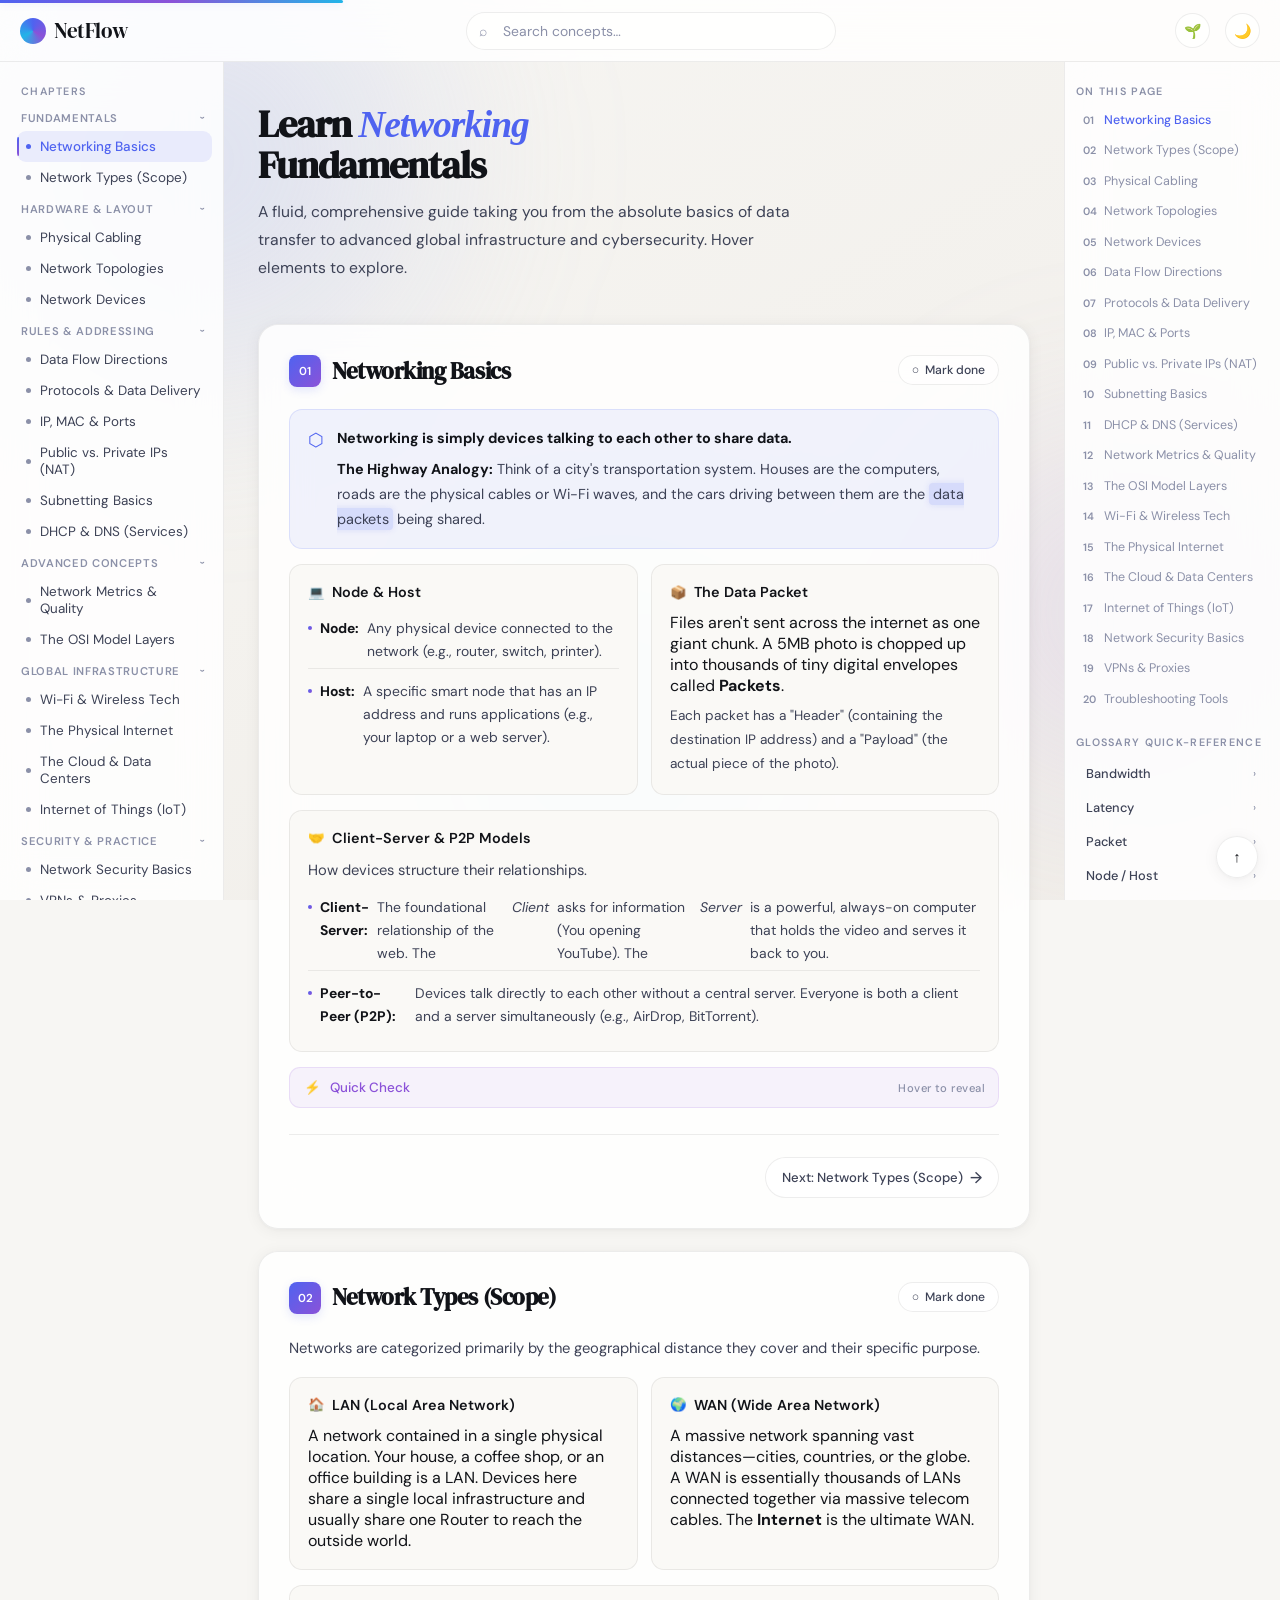
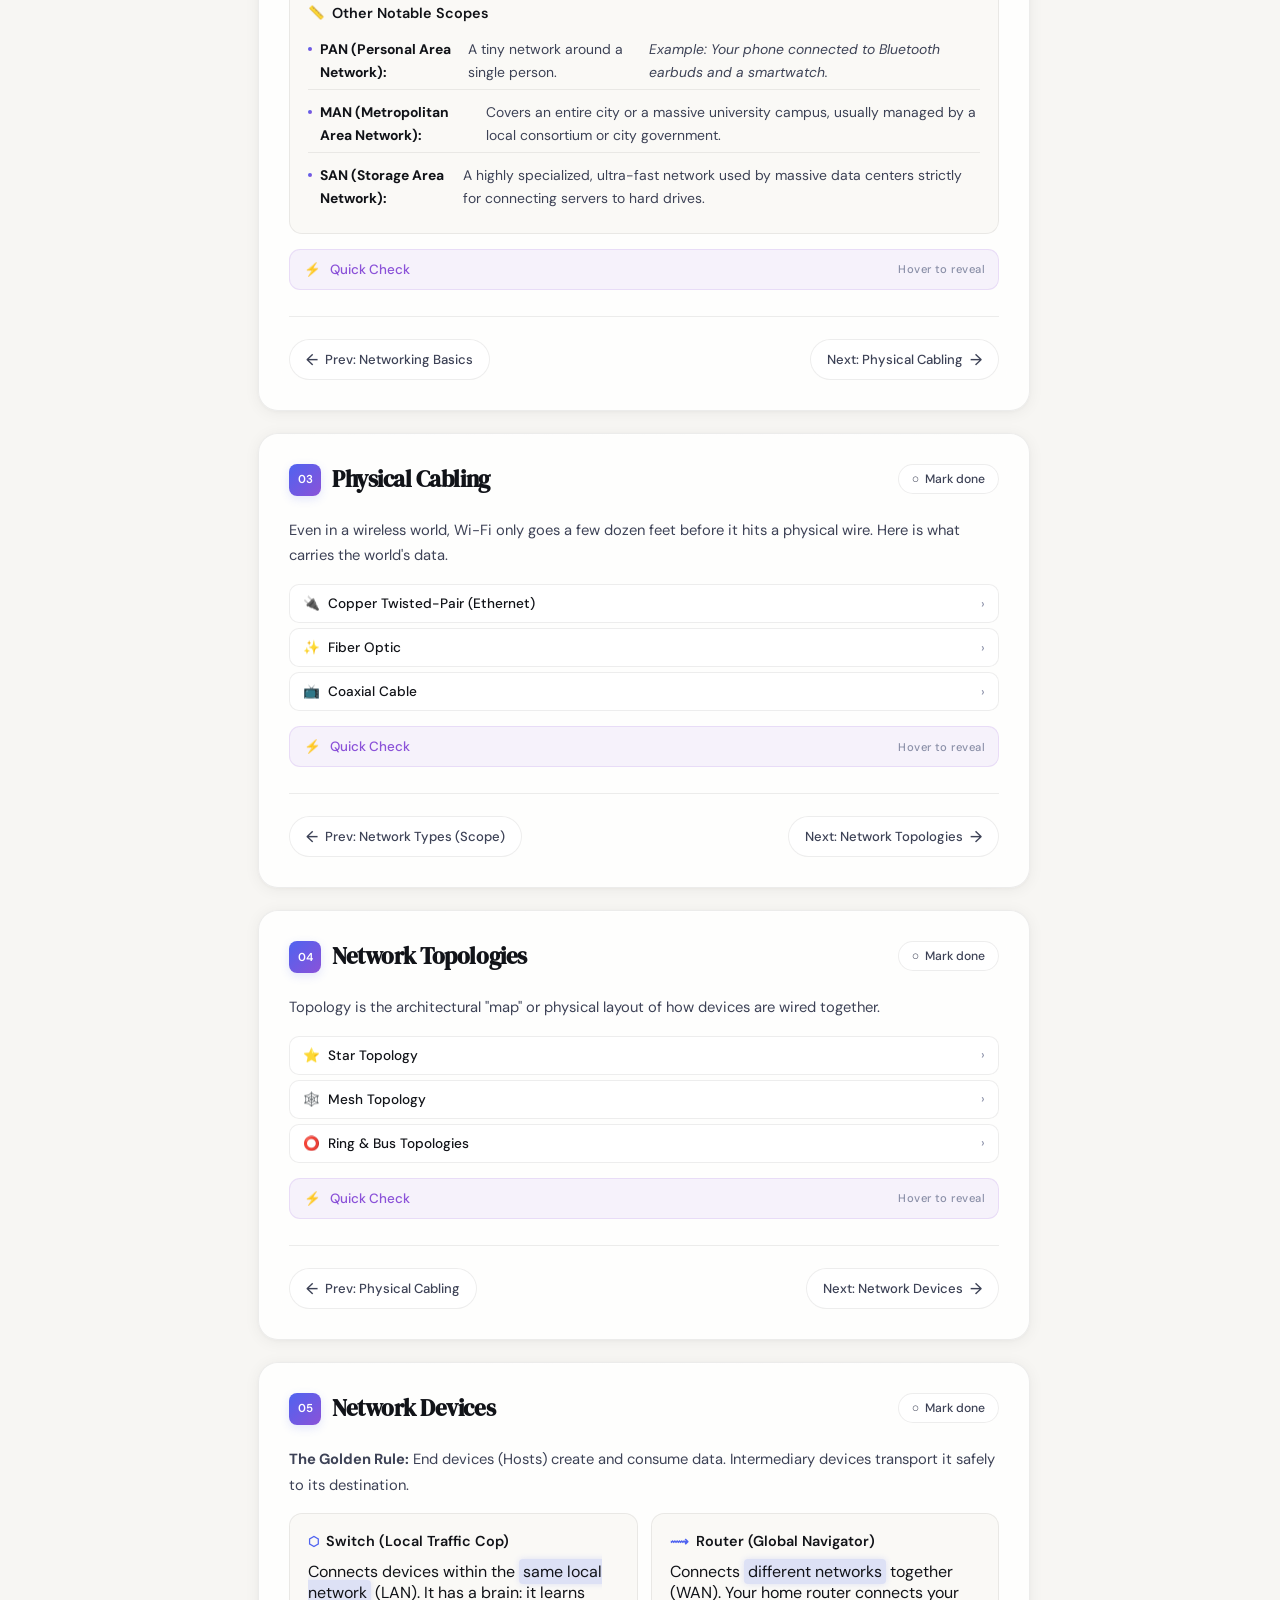
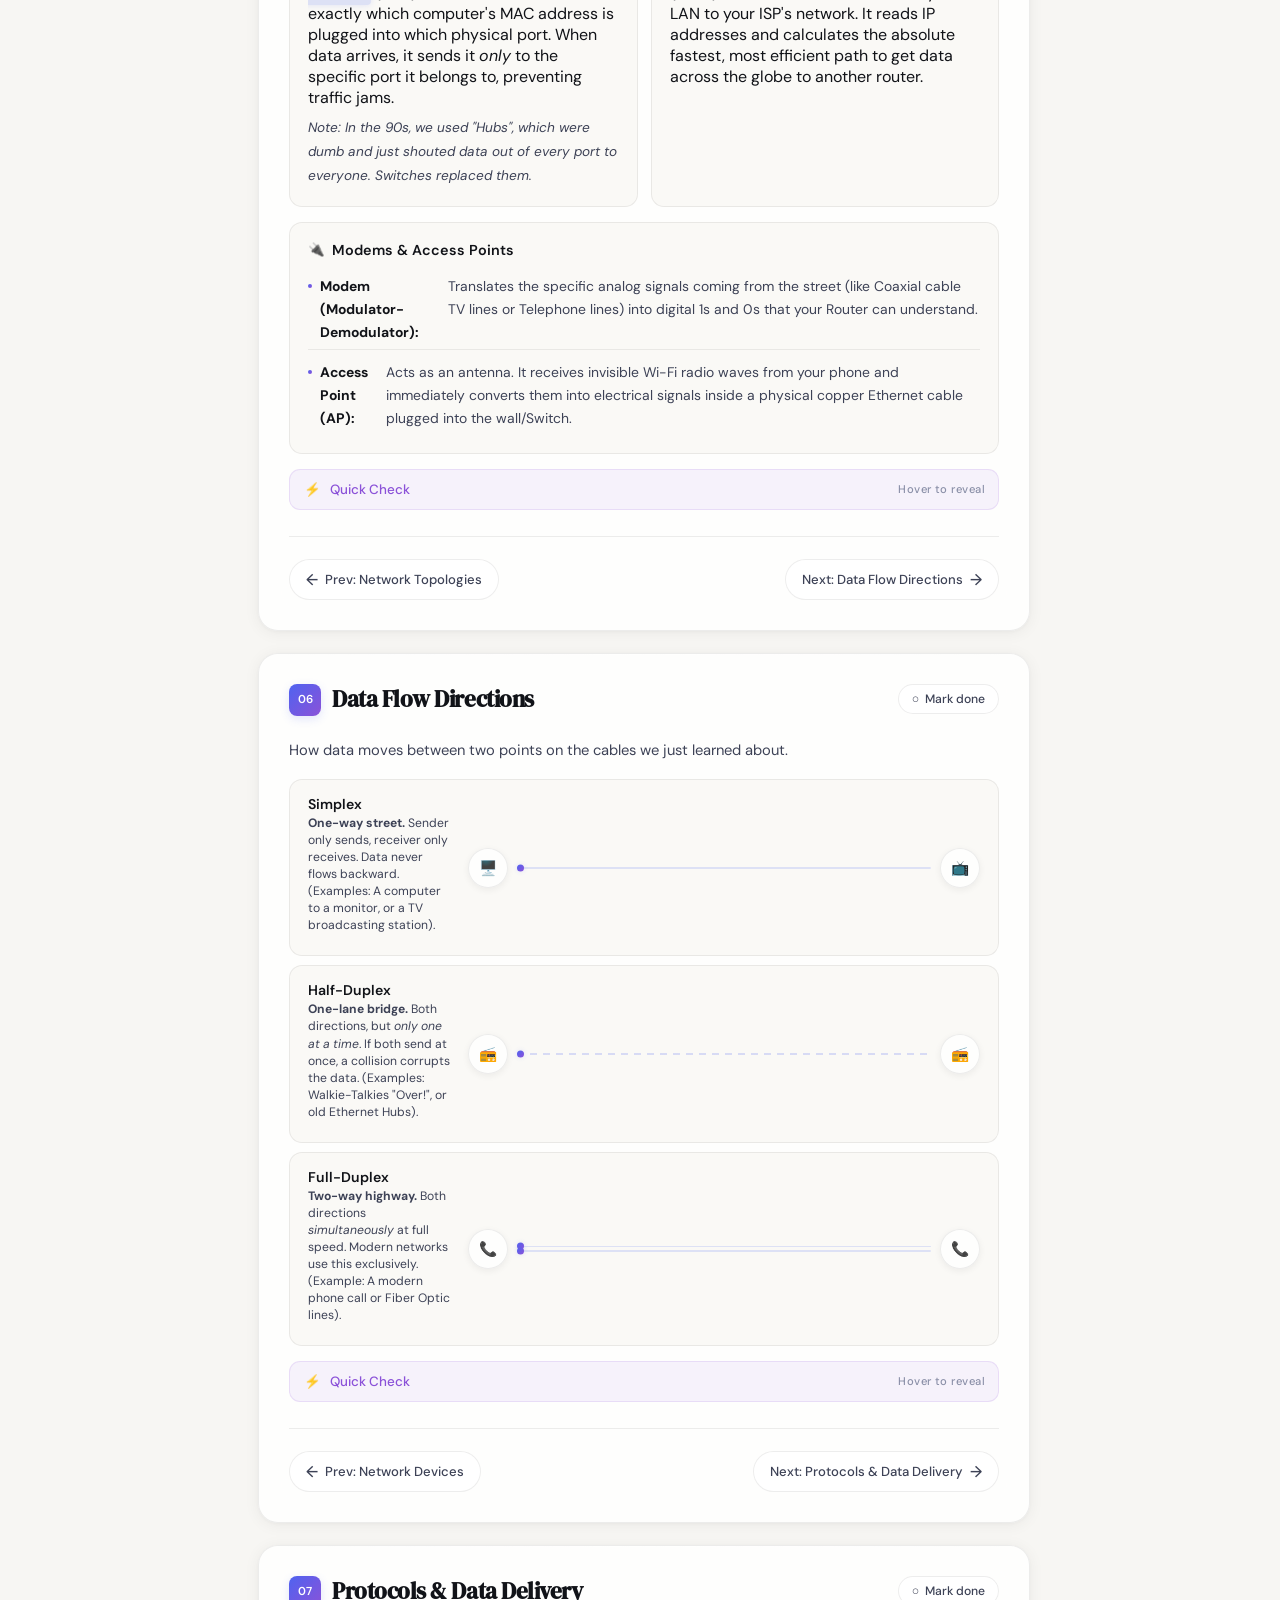
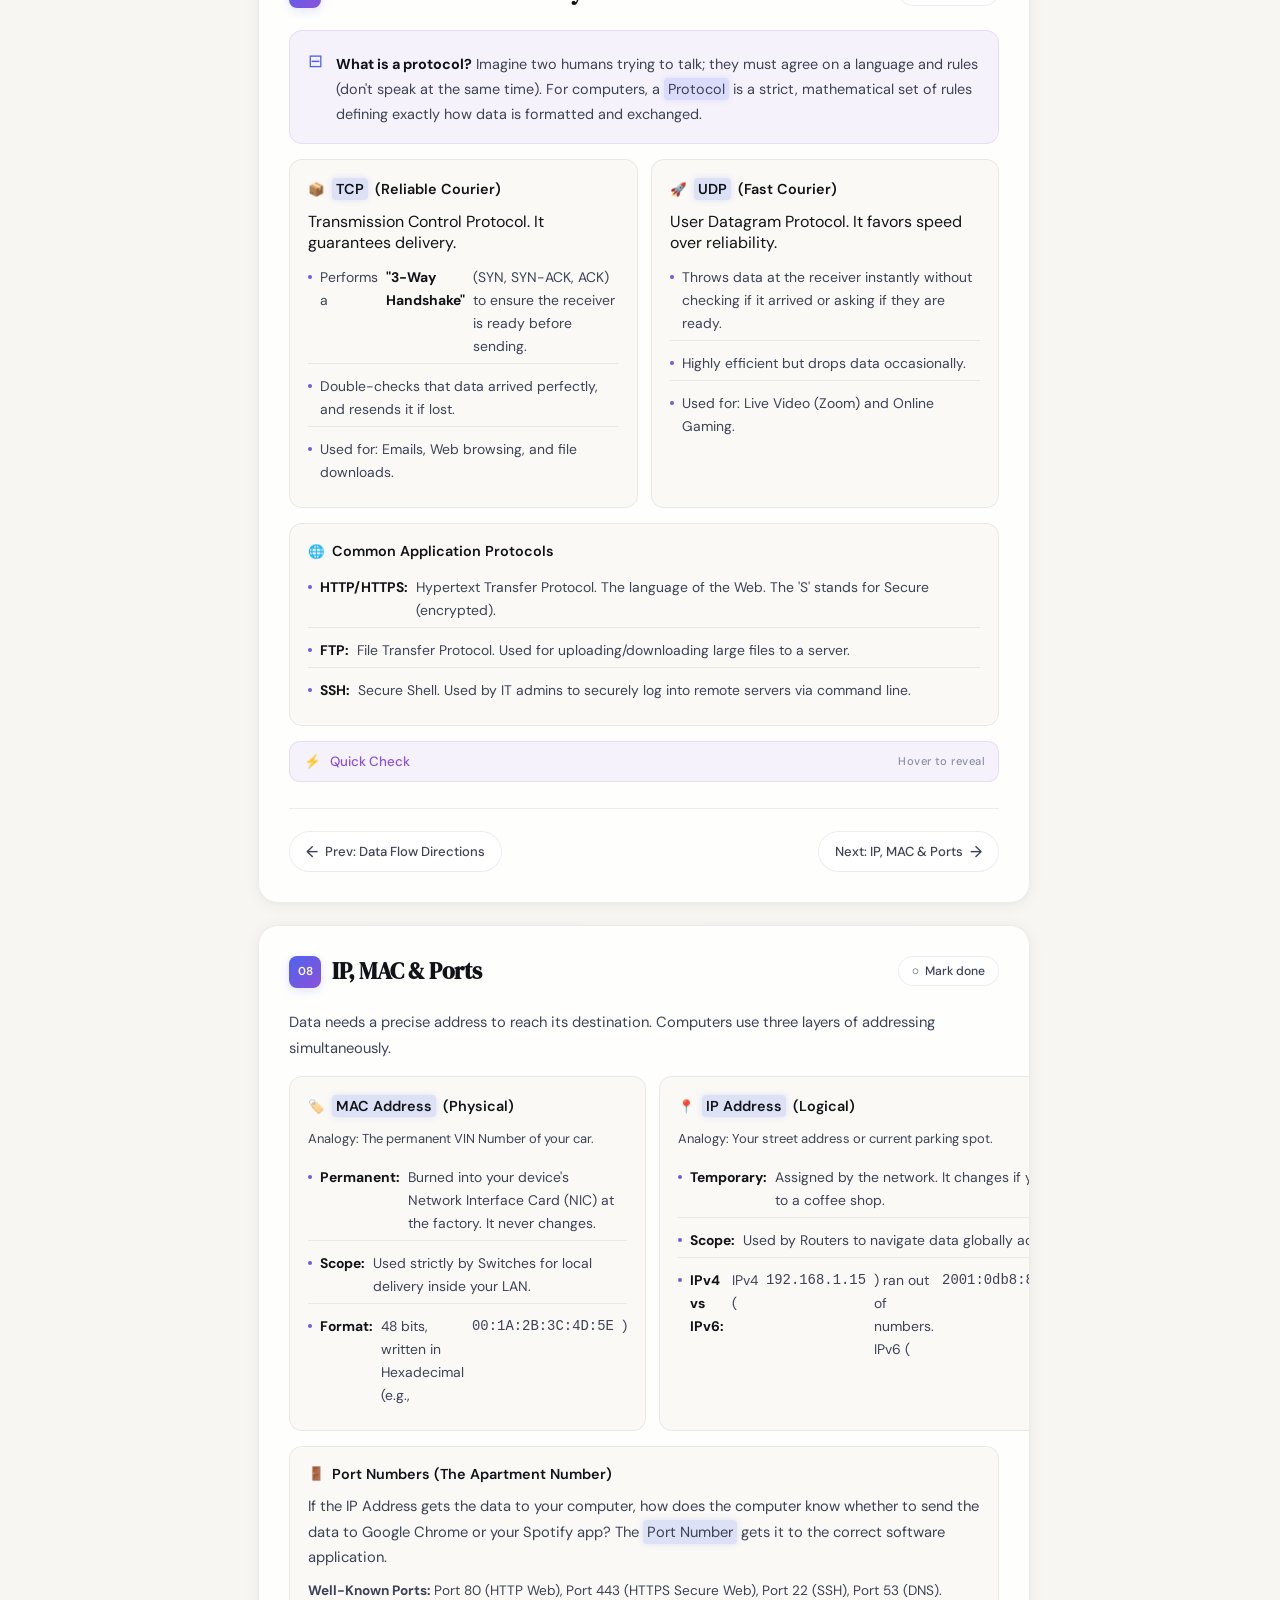
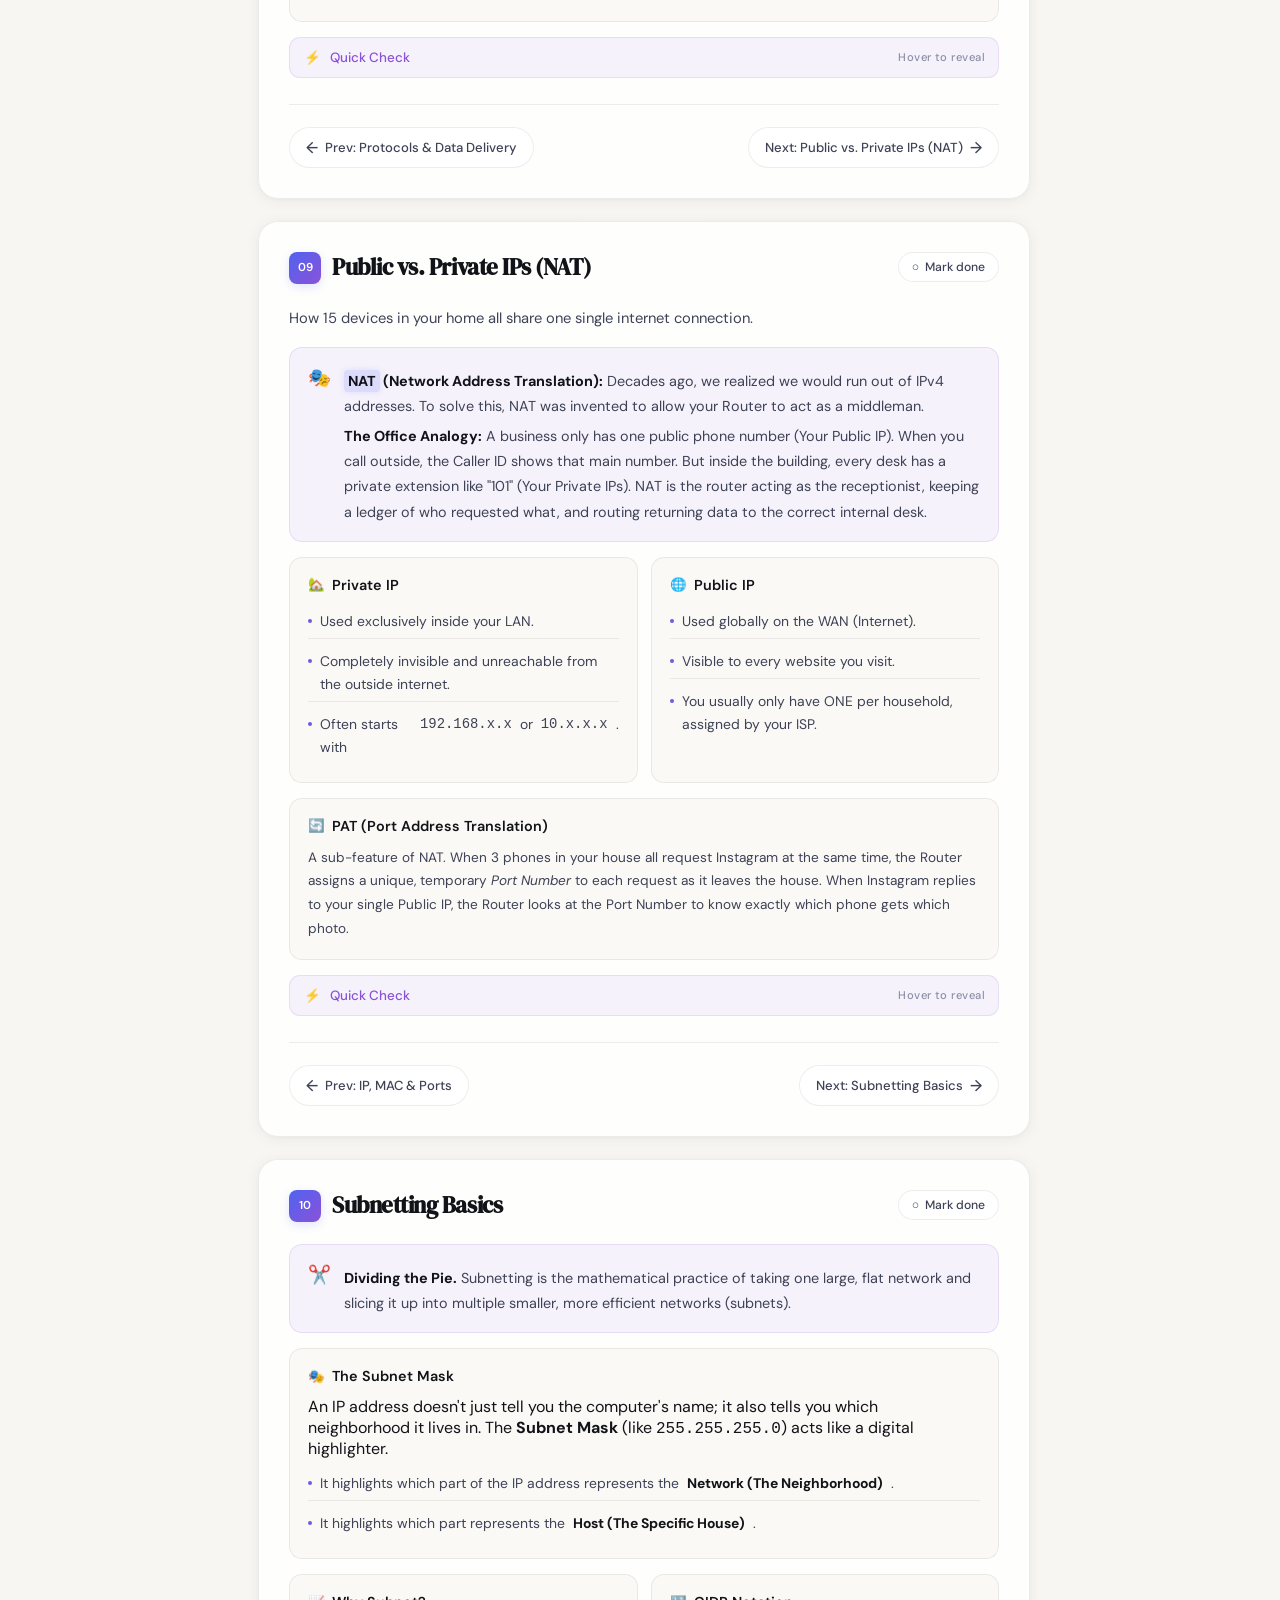
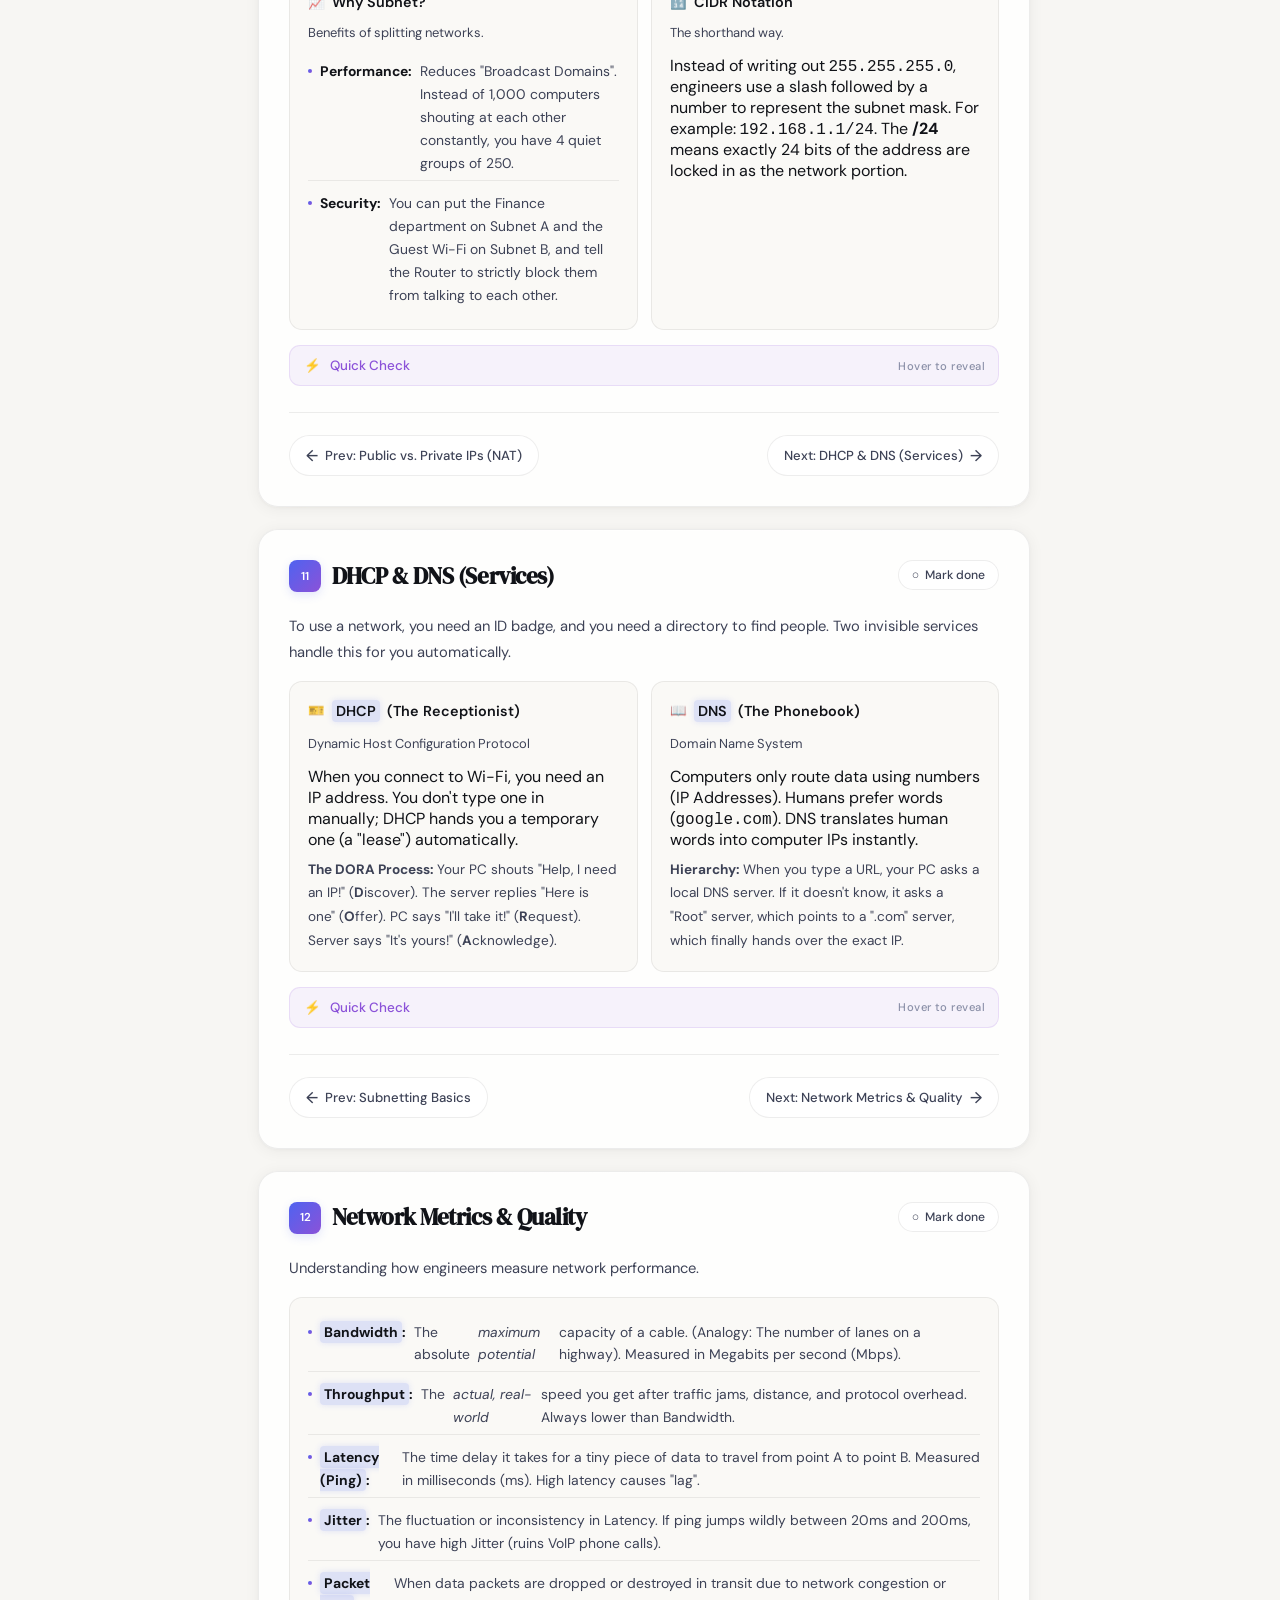
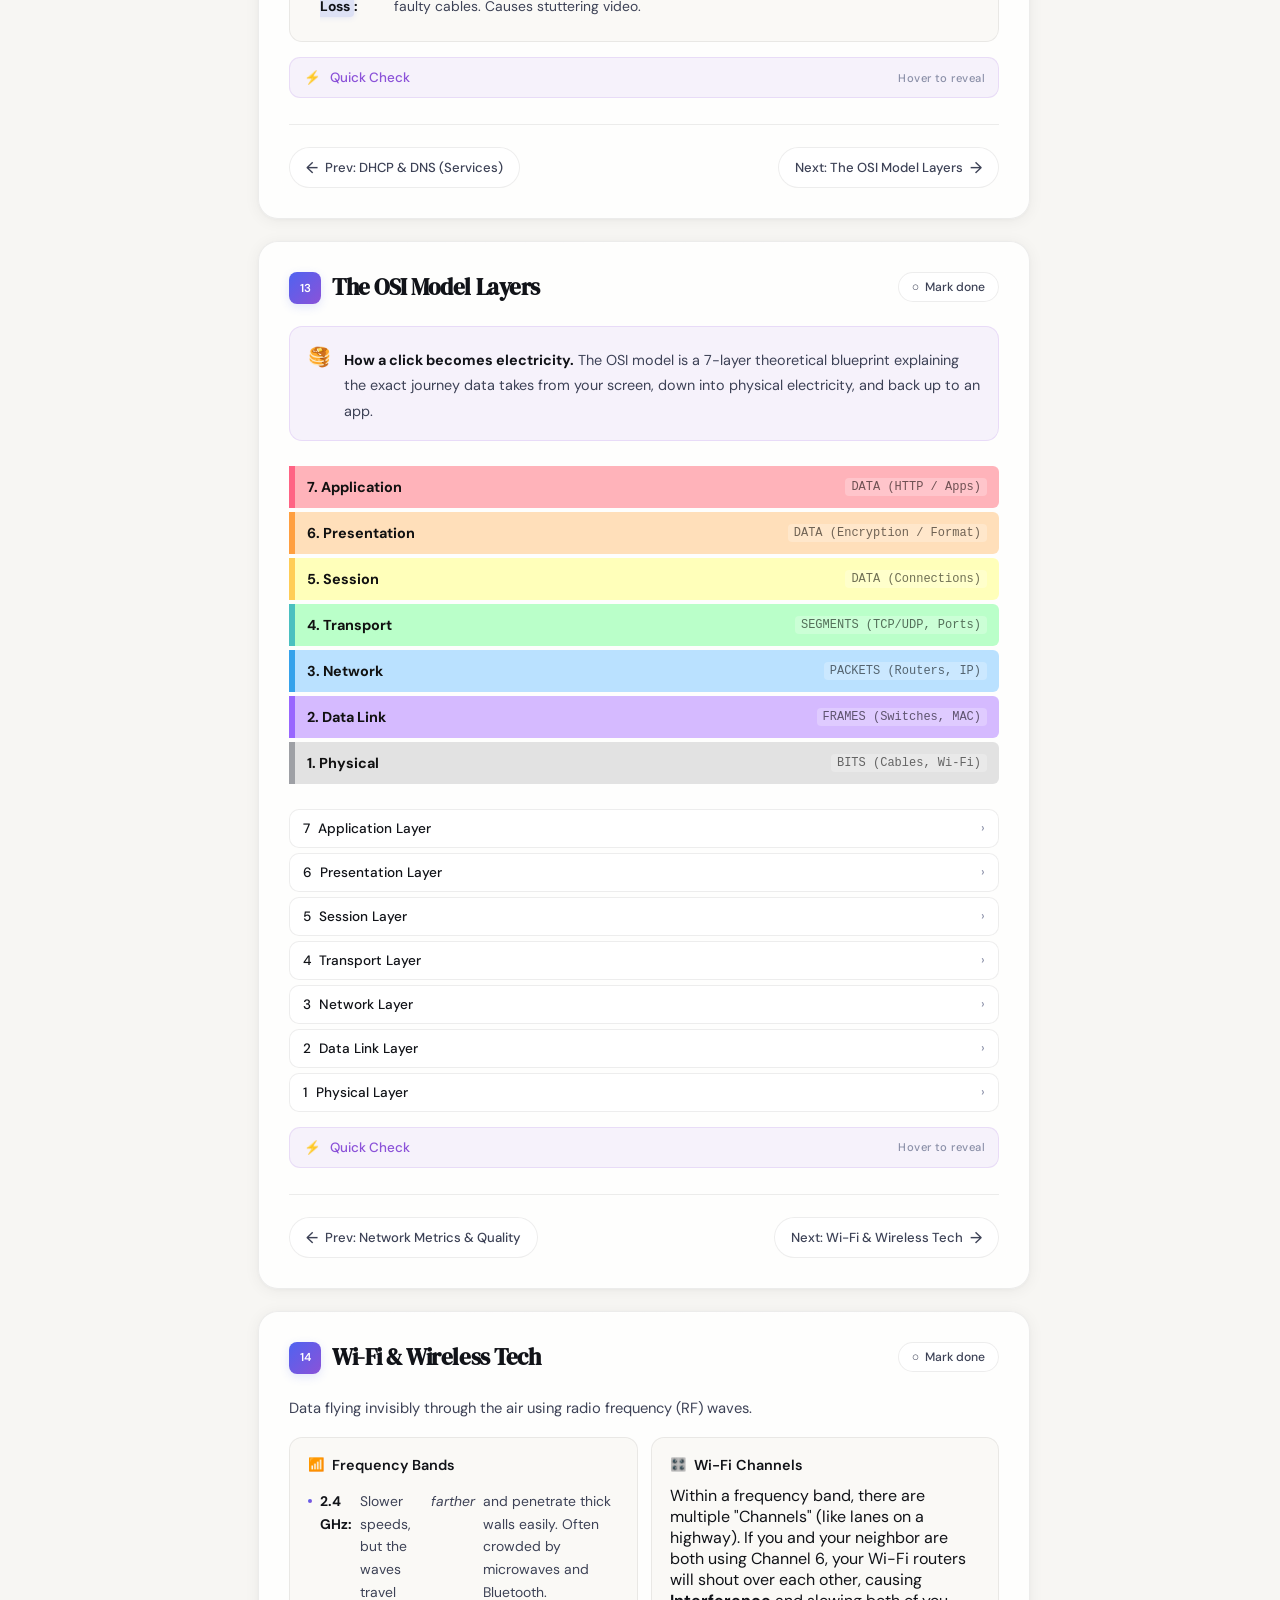
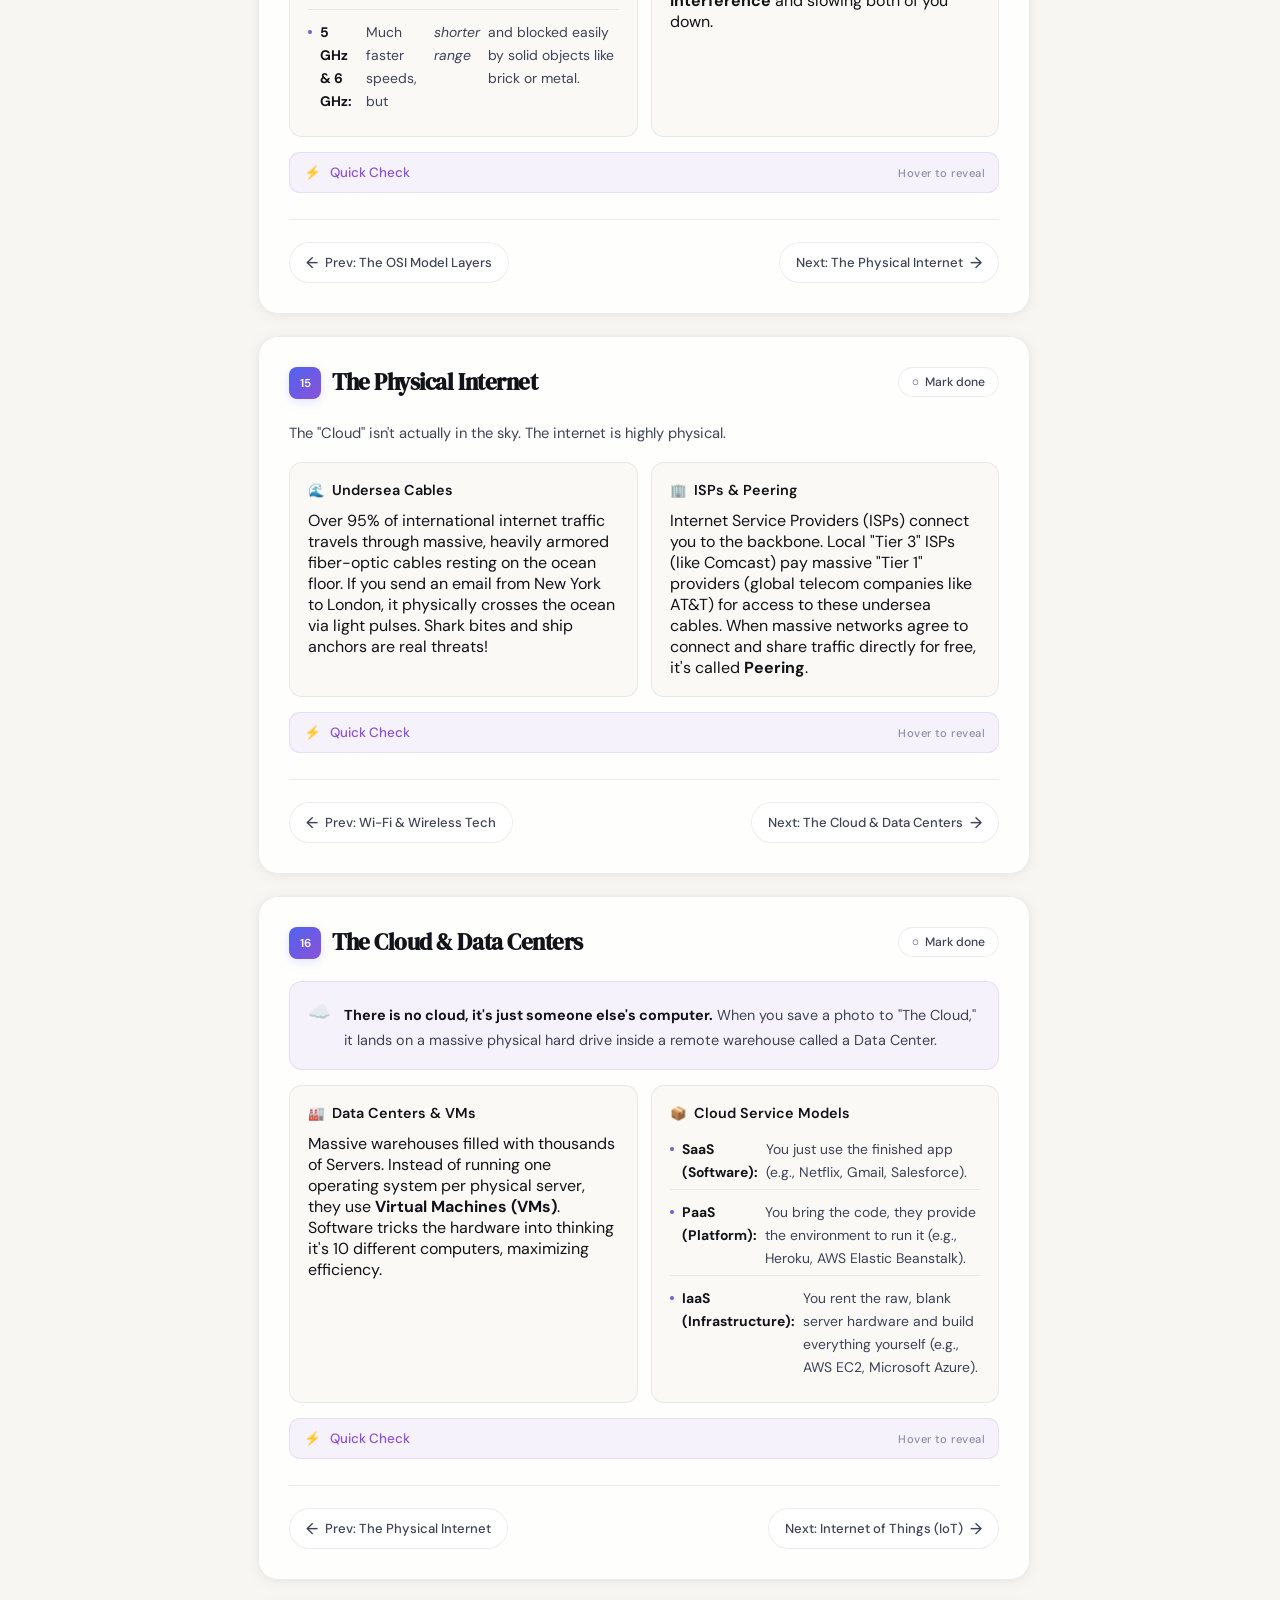
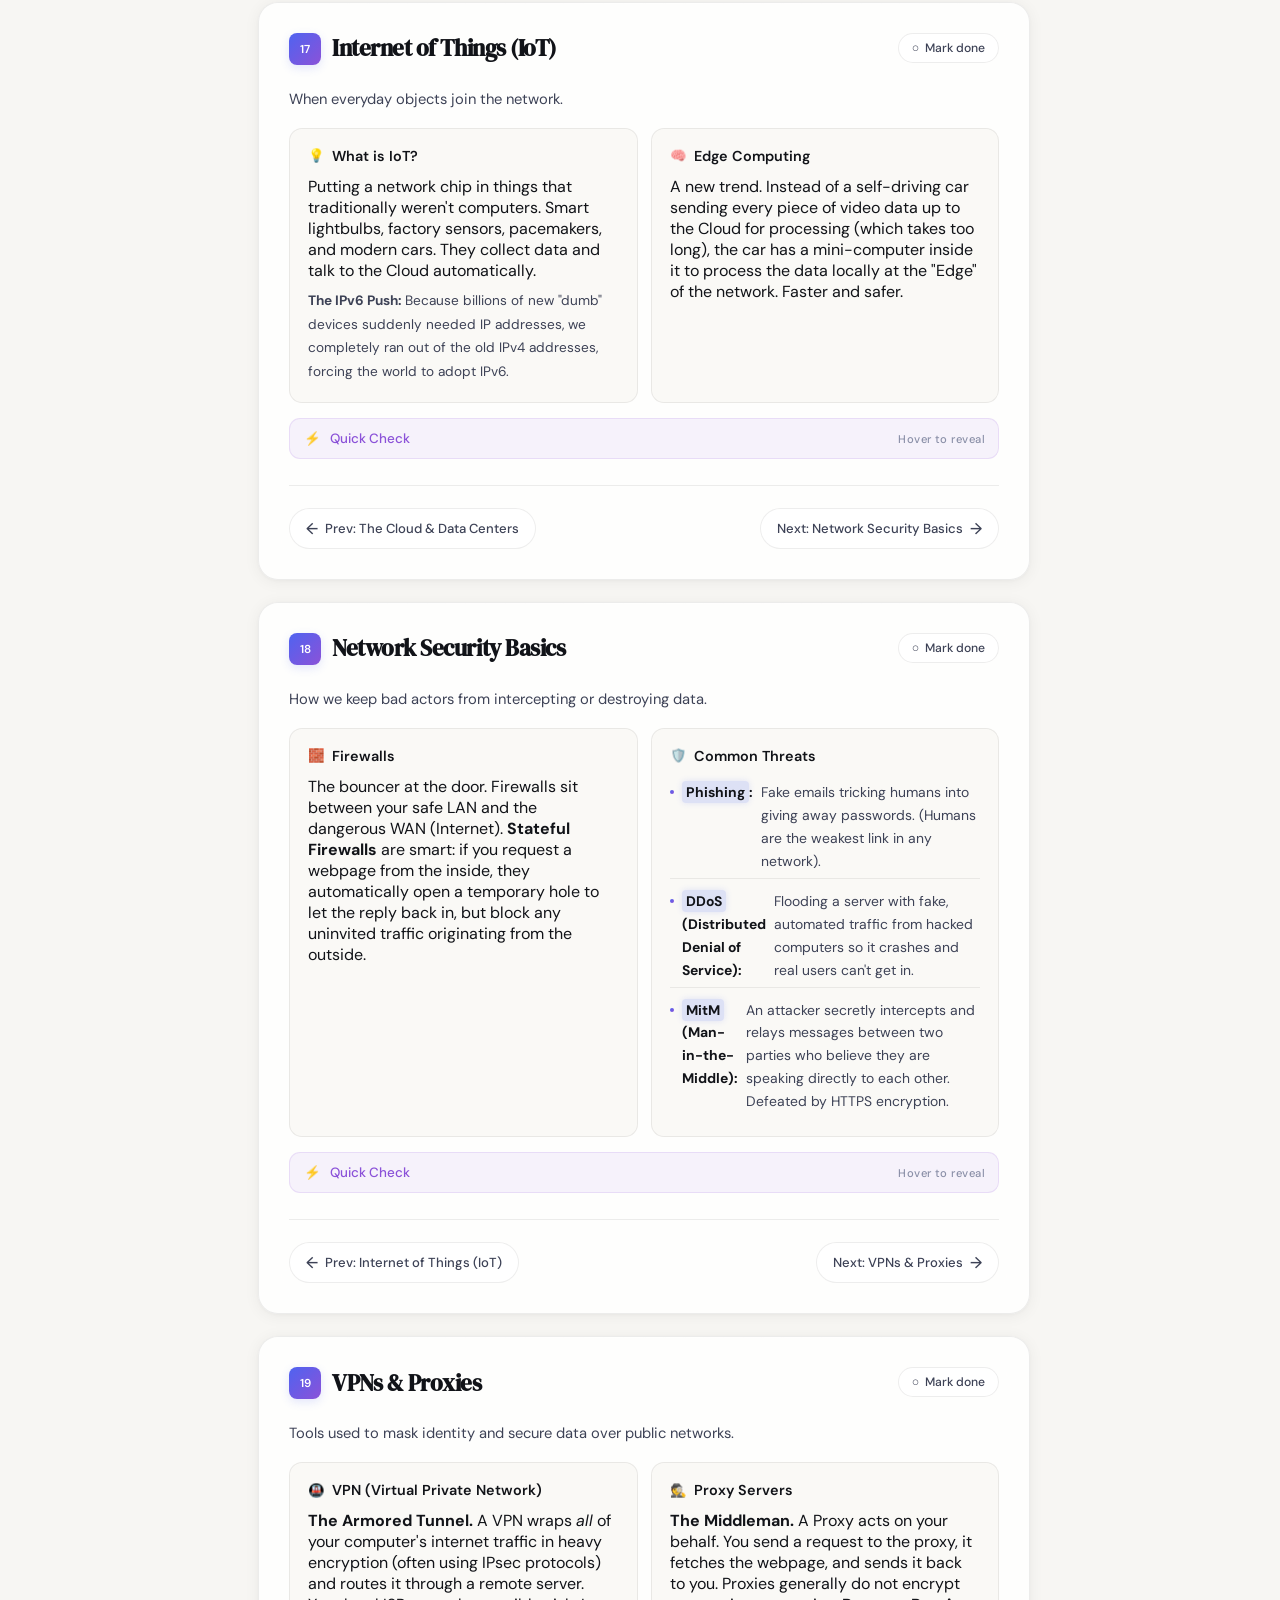
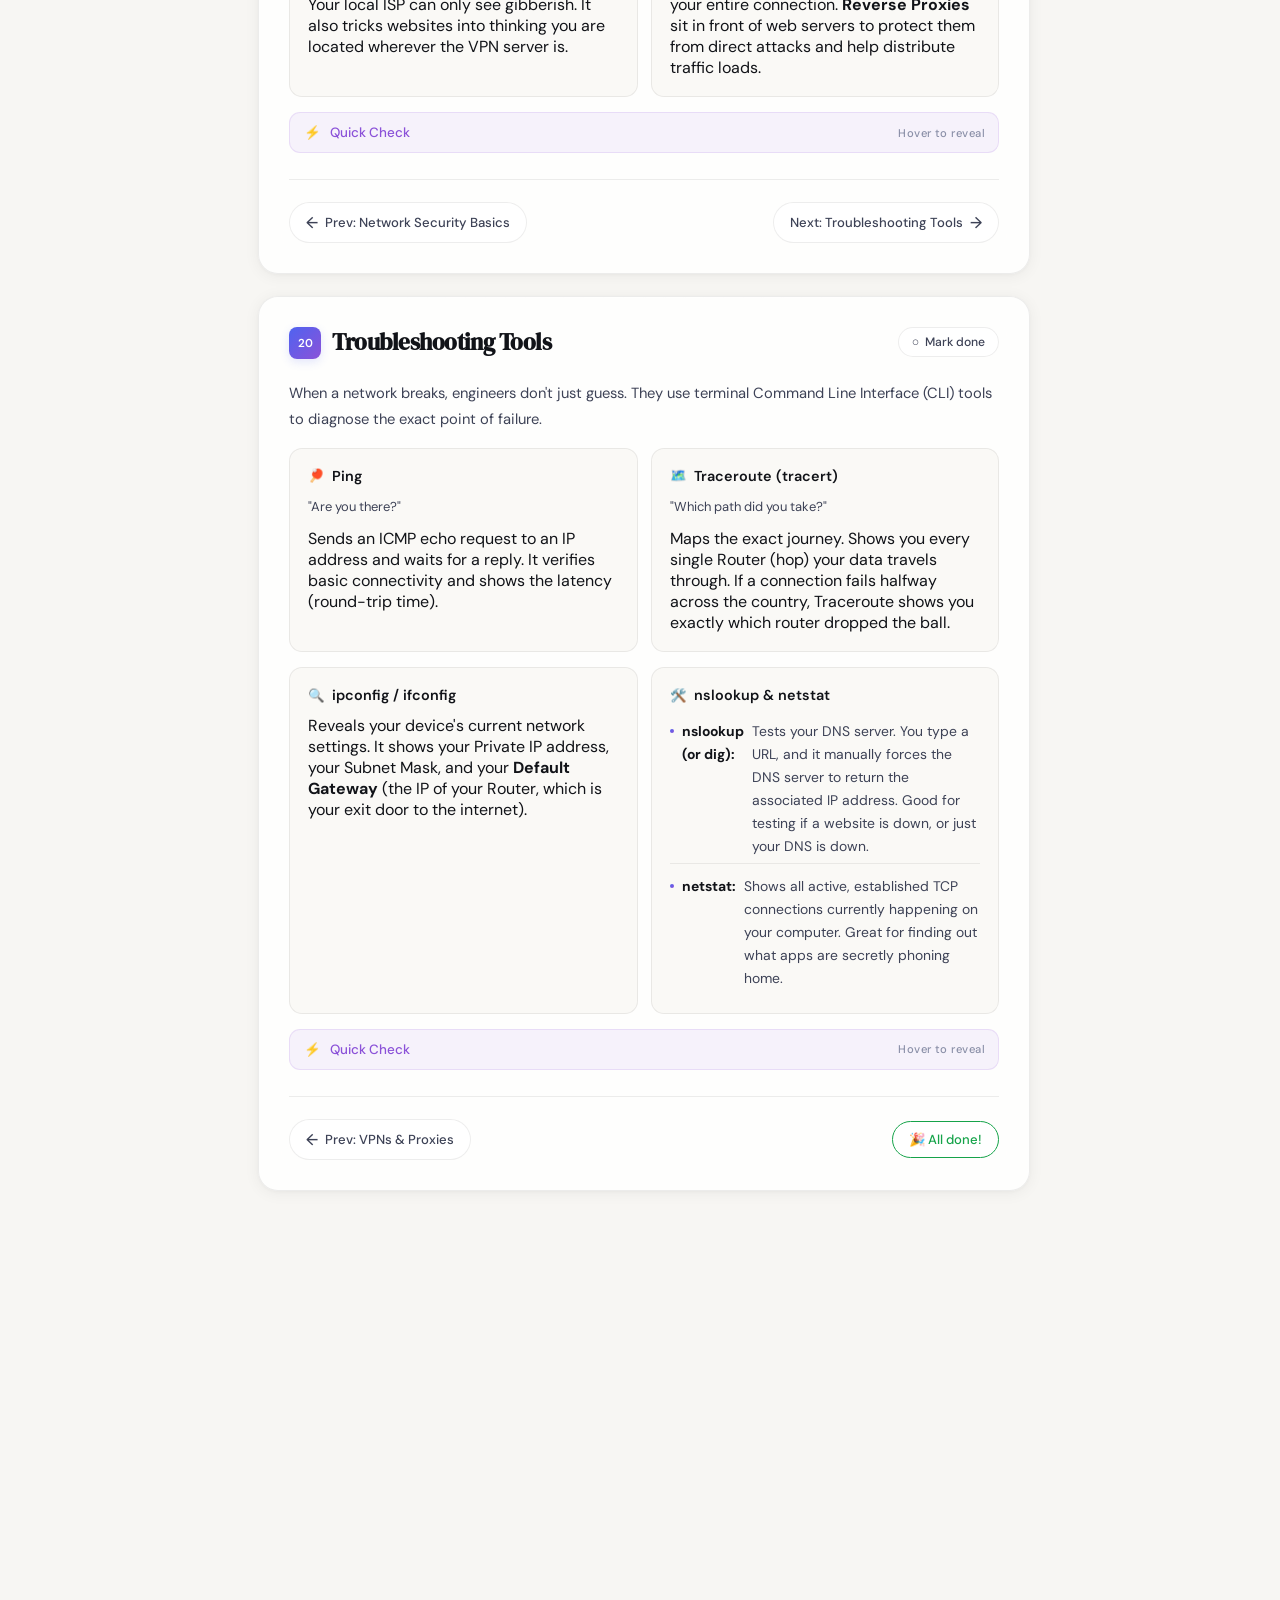
==== commit 36b643c1: "Add button to toggle Simple Mode in header" ====
--- a/index.html
+++ b/index.html
@@ -38,6 +38,7 @@
             <button class="scl" id="sClear">✕</button>
         </div>
         <div class="nav-end">
+            <button class="icon-btn" id="simpleModeBtn" title="Toggle Simple Mode" style="margin-right: 8px;">🌱</button>
             <button class="icon-btn" id="themeBtn" title="Toggle theme">🌙</button>
         </div>
     </header>
@@ -66,8 +67,7 @@
                 <p>Try "router", "protocol", or "duplex"</p>
             </div>
 
-            <!-- LEVEL 1: FUNDAMENTALS -->
-            <section id="basics" class="chapter gc" data-index="0" data-category="Level 1: Fundamentals">
+            <section id="basics" class="chapter gc" data-index="0" data-category="Fundamentals">
                 <div class="ch">
                     <div class="chl">
                         <div class="chn">01</div>
@@ -121,7 +121,7 @@
                 <div class="cnav" data-idx="0"></div>
             </section>
 
-            <section id="net-types" class="chapter gc" data-index="1" data-category="Level 1: Fundamentals">
+            <section id="net-types" class="chapter gc" data-index="1" data-category="Fundamentals">
                 <div class="ch">
                     <div class="chl">
                         <div class="chn">02</div>
@@ -164,8 +164,7 @@
                 <div class="cnav" data-idx="1"></div>
             </section>
 
-            <!-- LEVEL 2: HARDWARE & LAYOUT -->
-            <section id="cabling" class="chapter gc" data-index="2" data-category="Level 2: Hardware & Layout">
+            <section id="cabling" class="chapter gc" data-index="2" data-category="Hardware & Layout">
                 <div class="ch">
                     <div class="chl">
                         <div class="chn">03</div>
@@ -221,7 +220,7 @@
                 <div class="cnav" data-idx="2"></div>
             </section>
 
-            <section id="topologies" class="chapter gc" data-index="3" data-category="Level 2: Hardware & Layout">
+            <section id="topologies" class="chapter gc" data-index="3" data-category="Hardware & Layout">
                 <div class="ch">
                     <div class="chl">
                         <div class="chn">04</div>
@@ -314,7 +313,7 @@
                 <div class="cnav" data-idx="3"></div>
             </section>
 
-            <section id="devices" class="chapter gc" data-index="4" data-category="Level 2: Hardware & Layout">
+            <section id="devices" class="chapter gc" data-index="4" data-category="Hardware & Layout">
                 <div class="ch">
                     <div class="chl">
                         <div class="chn">05</div>
@@ -357,8 +356,7 @@
                 <div class="cnav" data-idx="4"></div>
             </section>
 
-            <!-- LEVEL 3: RULES & ADDRESSING -->
-            <section id="flow" class="chapter gc" data-index="5" data-category="Level 3: Rules & Addressing">
+            <section id="flow" class="chapter gc" data-index="5" data-category="Rules & Addressing">
                 <div class="ch">
                     <div class="chl">
                         <div class="chn">06</div>
@@ -406,7 +404,7 @@
                 <div class="cnav" data-idx="5"></div>
             </section>
 
-            <section id="protocols" class="chapter gc" data-index="6" data-category="Level 3: Rules & Addressing">
+            <section id="protocols" class="chapter gc" data-index="6" data-category="Rules & Addressing">
                 <div class="ch">
                     <div class="chl">
                         <div class="chn">07</div>
@@ -467,7 +465,7 @@
                 <div class="cnav" data-idx="6"></div>
             </section>
 
-            <section id="addressing" class="chapter gc" data-index="7" data-category="Level 3: Rules & Addressing">
+            <section id="addressing" class="chapter gc" data-index="7" data-category="Rules & Addressing">
                 <div class="ch">
                     <div class="chl">
                         <div class="chn">08</div>
@@ -518,7 +516,7 @@
                 <div class="cnav" data-idx="7"></div>
             </section>
 
-            <section id="nat" class="chapter gc" data-index="8" data-category="Level 3: Rules & Addressing">
+            <section id="nat" class="chapter gc" data-index="8" data-category="Rules & Addressing">
                 <div class="ch">
                     <div class="chl">
                         <div class="chn">09</div>
@@ -573,7 +571,7 @@
                 <div class="cnav" data-idx="8"></div>
             </section>
 
-            <section id="subnetting" class="chapter gc" data-index="9" data-category="Level 3: Rules & Addressing">
+            <section id="subnetting" class="chapter gc" data-index="9" data-category="Rules & Addressing">
                 <div class="ch">
                     <div class="chl">
                         <div class="chn">10</div>
@@ -625,7 +623,7 @@
                 <div class="cnav" data-idx="9"></div>
             </section>
 
-            <section id="services" class="chapter gc" data-index="10" data-category="Level 3: Rules & Addressing">
+            <section id="services" class="chapter gc" data-index="10" data-category="Rules & Addressing">
                 <div class="ch">
                     <div class="chl">
                         <div class="chn">11</div>
@@ -664,8 +662,7 @@
                 <div class="cnav" data-idx="10"></div>
             </section>
 
-            <!-- LEVEL 4: ADVANCED CONCEPTS -->
-            <section id="traits" class="chapter gc" data-index="11" data-category="Level 4: Advanced Concepts">
+            <section id="traits" class="chapter gc" data-index="11" data-category="Advanced Concepts">
                 <div class="ch">
                     <div class="chl">
                         <div class="chn">12</div>
@@ -699,7 +696,7 @@
                 <div class="cnav" data-idx="11"></div>
             </section>
 
-            <section id="osi" class="chapter gc" data-index="12" data-category="Level 4: Advanced Concepts">
+            <section id="osi" class="chapter gc" data-index="12" data-category="Advanced Concepts">
                 <div class="ch">
                     <div class="chl">
                         <div class="chn">13</div>
@@ -786,8 +783,7 @@
                 <div class="cnav" data-idx="12"></div>
             </section>
 
-            <!-- LEVEL 5: GLOBAL INFRASTRUCTURE -->
-            <section id="wifi" class="chapter gc" data-index="13" data-category="Level 5: Global Infrastructure">
+            <section id="wifi" class="chapter gc" data-index="13" data-category="Global Infrastructure">
                 <div class="ch">
                     <div class="chl">
                         <div class="chn">14</div>
@@ -824,7 +820,7 @@
                 <div class="cnav" data-idx="13"></div>
             </section>
 
-            <section id="backbone" class="chapter gc" data-index="14" data-category="Level 5: Global Infrastructure">
+            <section id="backbone" class="chapter gc" data-index="14" data-category="Global Infrastructure">
                 <div class="ch">
                     <div class="chl">
                         <div class="chn">15</div>
@@ -859,7 +855,7 @@
                 <div class="cnav" data-idx="14"></div>
             </section>
 
-            <section id="cloud" class="chapter gc" data-index="15" data-category="Level 5: Global Infrastructure">
+            <section id="cloud" class="chapter gc" data-index="15" data-category="Global Infrastructure">
                 <div class="ch">
                     <div class="chl">
                         <div class="chn">16</div>
@@ -902,7 +898,7 @@
                 <div class="cnav" data-idx="15"></div>
             </section>
 
-            <section id="iot" class="chapter gc" data-index="16" data-category="Level 5: Global Infrastructure">
+            <section id="iot" class="chapter gc" data-index="16" data-category="Global Infrastructure">
                 <div class="ch">
                     <div class="chl">
                         <div class="chn">17</div>
@@ -937,8 +933,7 @@
                 <div class="cnav" data-idx="16"></div>
             </section>
 
-            <!-- LEVEL 6: SECURITY & PRACTICE -->
-            <section id="security" class="chapter gc" data-index="17" data-category="Level 6: Security & Practice">
+            <section id="security" class="chapter gc" data-index="17" data-category="Security & Practice">
                 <div class="ch">
                     <div class="chl">
                         <div class="chn">18</div>
@@ -977,7 +972,7 @@
                 <div class="cnav" data-idx="17"></div>
             </section>
 
-            <section id="vpns" class="chapter gc" data-index="18" data-category="Level 6: Security & Practice">
+            <section id="vpns" class="chapter gc" data-index="18" data-category="Security & Practice">
                 <div class="ch">
                     <div class="chl">
                         <div class="chn">19</div>
@@ -1012,7 +1007,7 @@
                 <div class="cnav" data-idx="18"></div>
             </section>
 
-            <section id="troubleshooting" class="chapter gc" data-index="19" data-category="Level 6: Security & Practice">
+            <section id="troubleshooting" class="chapter gc" data-index="19" data-category="Security & Practice">
                 <div class="ch">
                     <div class="chl">
                         <div class="chn">20</div>
@@ -1062,7 +1057,6 @@
                 <div class="cnav" data-idx="19"></div>
             </section>
 
-            <!-- FOOTER CARD -->
             <div class="gc" style="text-align: center; padding: 40px 20px; display: flex; flex-direction: column; align-items: center; gap: 15px; margin-top: 40px; border-color: var(--accent-glow);">
                 <div style="font-size: 2.5rem; margin-bottom: 5px; animation: pL 3s ease-in-out infinite;">🚀</div>
                 <h2 style="font-family: 'DM Serif Display', serif; font-size: 2rem; color: var(--text); letter-spacing: -0.02em;">Happy Networking!</h2>
@@ -1178,11 +1172,10 @@
 
     <div class="fab-st">
         <button class="fab ftop" id="fabTop" onclick="window.scrollTo({top:0,behavior:'smooth'})">↑</button>
-        <button class="fab" id="fabTheme">🌙</button>
-    </div>
+        </div>
 
     <nav class="bn" id="botNav"></nav>
     <script src="script.js"></script>
 </body>
 
-</html>
+</html> 
--- a/style.css
+++ b/style.css
@@ -1,759 +1,1598 @@
-*,*::before,*::after{box-sizing:border-box;margin:0;padding:0}
-
-:root{
-  --bg1:#e8edf8;
-  --bg2:#dde4f5;
-  --blob1:#a5b8f0;
-  --blob2:#b8a8e8;
-  --blob3:#90c8e0;
-  --glass:rgba(255,255,255,0.55);
-  --glass-border:rgba(255,255,255,0.75);
-  --glass-deep:rgba(255,255,255,0.35);
-  --text:#1a2340;
-  --text-2:#4a5580;
-  --text-3:#8892b0;
-  --accent:#5b6ef5;
-  --accent2:#9b59e0;
-  --accent3:#38bdf8;
-  --accent-glow:rgba(91,110,245,0.25);
-  --card-shadow:0 8px 32px rgba(91,110,245,0.12),0 2px 8px rgba(0,0,0,0.06);
-  --card-shadow-hover:0 20px 60px rgba(91,110,245,0.2),0 4px 16px rgba(0,0,0,0.1);
-  --nav-h:68px;
-  --sidebar-w:220px;
-  --ease:cubic-bezier(0.16,1,0.3,1);
-  --ease-back:cubic-bezier(0.34,1.56,0.64,1);
-  --r:16px;
-}
-
-[data-theme="dark"]{
-  --bg1:#060d1f;
-  --bg2:#0a1128;
-  --blob1:#1a2550;
-  --blob2:#1e1540;
-  --blob3:#0f2a40;
-  --glass:rgba(15,23,42,0.7);
-  --glass-border:rgba(255,255,255,0.1);
-  --glass-deep:rgba(15,23,42,0.5);
-  --text:#e8edf8;
-  --text-2:#94a3c8;
-  --text-3:#4a5580;
-  --accent:#7b8ef7;
-  --accent2:#b87bf0;
-  --accent3:#56cef8;
-  --accent-glow:rgba(123,142,247,0.2);
-  --card-shadow:0 8px 32px rgba(0,0,0,0.4),0 2px 8px rgba(0,0,0,0.3);
-  --card-shadow-hover:0 20px 60px rgba(0,0,0,0.5),0 4px 16px rgba(0,0,0,0.4);
-}
-
-html{scroll-behavior:smooth;font-size:16px}
-
-body{
-  font-family:'DM Sans',sans-serif;
-  background:var(--bg1);
-  color:var(--text);
-  min-height:100vh;
-  overflow-x:hidden;
-  transition:background 0.5s var(--ease),color 0.3s;
-}
-
-/* ── LOADER ── */
-#loader{
-  position:fixed;inset:0;z-index:9999;
-  display:flex;flex-direction:column;align-items:center;justify-content:center;
-  background:var(--bg1);
-  transition:opacity 0.6s var(--ease),transform 0.6s var(--ease);
-}
-#loader.out{opacity:0;pointer-events:none;transform:scale(1.04)}
-
-.loader-blob{
-  width:120px;height:120px;
-  border-radius:60% 40% 55% 45%/45% 55% 40% 60%;
-  background:linear-gradient(135deg,var(--accent),var(--accent2),var(--accent3));
-  animation:morphLoad 2s ease-in-out infinite,pulseLoad 1.5s ease-in-out infinite;
-  filter:blur(0px);
-  will-change:border-radius,transform;
-}
-@keyframes morphLoad{
-  0%,100%{border-radius:60% 40% 55% 45%/45% 55% 40% 60%}
-  25%{border-radius:45% 55% 40% 60%/60% 40% 55% 45%}
-  50%{border-radius:55% 45% 60% 40%/40% 60% 45% 55%}
-  75%{border-radius:40% 60% 45% 55%/55% 45% 60% 40%}
-}
-@keyframes pulseLoad{
-  0%,100%{transform:scale(1)}
-  50%{transform:scale(1.08)}
-}
-
-.loader-brand{
-  margin-top:28px;
-  font-family:'DM Serif Display',serif;
-  font-size:2rem;color:var(--text);
-  opacity:0;animation:fadeInUp 0.6s 0.5s var(--ease) forwards;
-  letter-spacing:-0.02em;
-}
-.loader-brand span{color:var(--accent)}
-.loader-sub{
-  margin-top:8px;font-size:0.85rem;color:var(--text-3);
-  opacity:0;animation:fadeInUp 0.6s 0.8s var(--ease) forwards;letter-spacing:0.08em;
-}
-
-/* ── FLUID BG ── */
-.fluid-bg{
-  position:fixed;inset:0;z-index:0;
-  background:linear-gradient(135deg,var(--bg1) 0%,var(--bg2) 100%);
-  overflow:hidden;
-  transition:background 0.5s;
-}
-.blob{
-  position:absolute;border-radius:50%;
-  filter:blur(80px);opacity:0.5;
-  will-change:transform;
-  animation:floatBlob 18s ease-in-out infinite;
-  transition:background 0.5s;
-}
-.blob-1{
-  width:600px;height:600px;
-  background:radial-gradient(circle,var(--blob1),transparent 70%);
-  top:-150px;left:-100px;
-  animation-duration:20s;
-}
-.blob-2{
-  width:500px;height:500px;
-  background:radial-gradient(circle,var(--blob2),transparent 70%);
-  top:40%;right:-100px;
-  animation-duration:16s;animation-delay:-6s;
-}
-.blob-3{
-  width:450px;height:450px;
-  background:radial-gradient(circle,var(--blob3),transparent 70%);
-  bottom:-100px;left:30%;
-  animation-duration:22s;animation-delay:-3s;
-}
-@keyframes floatBlob{
-  0%,100%{transform:translate(0,0) scale(1)}
-  25%{transform:translate(30px,-20px) scale(1.04)}
-  50%{transform:translate(-15px,30px) scale(0.97)}
-  75%{transform:translate(-25px,-15px) scale(1.02)}
-}
-
-/* ── PROGRESS BAR ── */
-#progress{
-  position:fixed;top:0;left:0;z-index:1000;
-  height:3px;width:0%;
-  background:linear-gradient(90deg,var(--accent),var(--accent2),var(--accent3));
-  border-radius:0 2px 2px 0;
-  transition:width 0.1s linear;
-  box-shadow:0 0 10px var(--accent-glow);
-}
-
-/* ── NAV ── */
-.glass-nav{
-  position:fixed;top:0;left:0;right:0;z-index:100;
-  height:var(--nav-h);
-  display:flex;align-items:center;gap:16px;
-  padding:0 24px;
-  background:var(--glass);
-  backdrop-filter:blur(20px) saturate(1.8);
-  -webkit-backdrop-filter:blur(20px) saturate(1.8);
-  border-bottom:1px solid var(--glass-border);
-  transition:background 0.3s,border-color 0.3s;
-}
-
-.brand{
-  display:flex;align-items:center;gap:10px;
-  font-family:'DM Serif Display',serif;
-  font-size:1.4rem;color:var(--text);
-  white-space:nowrap;flex-shrink:0;
-  letter-spacing:-0.02em;
-}
-.brand-dot{
-  width:10px;height:10px;border-radius:50%;
-  background:linear-gradient(135deg,var(--accent),var(--accent2));
-  animation:pulseDot 2s ease-in-out infinite;
-}
-@keyframes pulseDot{0%,100%{transform:scale(1);opacity:1}50%{transform:scale(1.3);opacity:0.7}}
-
-.search-wrapper{
-  flex:1;max-width:420px;margin:0 auto;
-  position:relative;
-}
-.search-wrapper input{
-  width:100%;
-  padding:10px 16px 10px 42px;
-  background:var(--glass-deep);
-  border:1px solid var(--glass-border);
-  border-radius:50px;
-  color:var(--text);
-  font-family:'DM Sans',sans-serif;
-  font-size:0.9rem;
-  outline:none;
-  backdrop-filter:blur(10px);
-  -webkit-backdrop-filter:blur(10px);
-  transition:all 0.3s var(--ease);
-}
-.search-wrapper input::placeholder{color:var(--text-3)}
-.search-wrapper input:focus{
-  background:var(--glass);
-  border-color:var(--accent);
-  box-shadow:0 0 0 3px var(--accent-glow);
-}
-.search-icon{
-  position:absolute;left:15px;top:50%;transform:translateY(-50%);
-  color:var(--text-3);font-size:0.85rem;pointer-events:none;
-}
-.search-clear{
-  position:absolute;right:12px;top:50%;transform:translateY(-50%);
-  background:none;border:none;cursor:pointer;
-  color:var(--text-3);font-size:1rem;
-  opacity:0;transition:opacity 0.2s;padding:4px;
-}
-.search-clear.visible{opacity:1}
-
-.nav-actions{display:flex;align-items:center;gap:8px;flex-shrink:0}
-.nav-btn{
-  width:40px;height:40px;border-radius:50%;
-  border:1px solid var(--glass-border);
-  background:var(--glass-deep);
-  color:var(--text);cursor:pointer;
-  display:flex;align-items:center;justify-content:center;
-  font-size:0.95rem;
-  transition:all 0.3s var(--ease);
-  backdrop-filter:blur(10px);
-  -webkit-backdrop-filter:blur(10px);
-}
-.nav-btn:hover{
-  background:var(--glass);
-  border-color:var(--accent);
-  transform:scale(1.08);
-  box-shadow:0 0 16px var(--accent-glow);
-}
-
-/* ── LAYOUT ── */
-.container{
-  position:relative;z-index:1;
-  display:flex;
-  padding-top:var(--nav-h);
-  min-height:100vh;
-}
-
-/* ── SIDEBAR ── */
-.glass-sidebar{
-  width:var(--sidebar-w);
-  position:sticky;top:var(--nav-h);
-  height:calc(100vh - var(--nav-h));
-  padding:28px 16px;
-  background:var(--glass);
-  backdrop-filter:blur(20px) saturate(1.5);
-  -webkit-backdrop-filter:blur(20px) saturate(1.5);
-  border-right:1px solid var(--glass-border);
-  flex-shrink:0;
-  transition:background 0.3s,border-color 0.3s;
-  overflow-y:auto;
-}
-
-.sidebar-label{
-  font-size:0.7rem;font-weight:600;letter-spacing:0.12em;
-  color:var(--text-3);text-transform:uppercase;
-  padding:0 12px;margin-bottom:12px;
-}
-
-.nav-links{display:flex;flex-direction:column;gap:4px}
-.nav-links a{
-  display:flex;align-items:center;gap:12px;
-  padding:10px 14px;border-radius:12px;
-  color:var(--text-2);text-decoration:none;
-  font-size:0.9rem;font-weight:400;
-  transition:all 0.25s var(--ease);
-  position:relative;overflow:hidden;
-}
-.nav-links a svg,.nav-links a .nav-icon{
-  font-size:0.9rem;width:18px;text-align:center;flex-shrink:0;
-}
-.nav-links a::before{
-  content:'';position:absolute;left:0;top:50%;transform:translateY(-50%);
-  width:3px;height:0;border-radius:2px;
-  background:linear-gradient(180deg,var(--accent),var(--accent2));
-  transition:height 0.25s var(--ease);
-}
-.nav-links a:hover{
-  color:var(--text);
-  background:rgba(91,110,245,0.08);
-}
-.nav-links a.active{
-  color:var(--accent);
-  background:rgba(91,110,245,0.12);
-  font-weight:500;
-}
-.nav-links a.active::before{height:60%}
-
-.progress-section{
-  margin-top:32px;padding:0 4px;
-}
-.progress-title{
-  font-size:0.75rem;color:var(--text-3);margin-bottom:10px;
-  font-weight:500;
-}
-.progress-track{
-  height:6px;background:rgba(91,110,245,0.12);
-  border-radius:10px;overflow:hidden;
-}
-.progress-fill{
-  height:100%;border-radius:10px;
-  background:linear-gradient(90deg,var(--accent),var(--accent2));
-  transition:width 0.6s var(--ease);
-  box-shadow:0 0 8px var(--accent-glow);
-}
-.progress-count{
-  margin-top:8px;font-size:0.8rem;color:var(--text-3);text-align:right;
-}
-
-/* ── MAIN CONTENT ── */
-.content{
-  flex:1;
-  padding:48px 40px 120px;
-  max-width:900px;
-}
-
-.content-intro{
-  margin-bottom:48px;
-  opacity:0;animation:fadeInUp 0.7s 0.1s var(--ease) forwards;
-}
-.content-intro h1{
-  font-family:'DM Serif Display',serif;
-  font-size:2.6rem;color:var(--text);
-  letter-spacing:-0.03em;line-height:1.1;
-  margin-bottom:12px;
-}
-.content-intro h1 em{
-  font-style:italic;color:var(--accent);
-}
-.content-intro p{
-  font-size:1.05rem;color:var(--text-2);
-  line-height:1.75;max-width:600px;
-}
-
-/* ── GLASS CARDS ── */
-.glass-card{
-  background:var(--glass);
-  backdrop-filter:blur(20px) saturate(1.6);
-  -webkit-backdrop-filter:blur(20px) saturate(1.6);
-  border:1px solid var(--glass-border);
-  border-radius:24px;
-  padding:36px;
-  margin-bottom:28px;
-  box-shadow:var(--card-shadow);
-  transition:all 0.4s var(--ease);
-  opacity:0;transform:translateY(24px);
-  position:relative;overflow:hidden;
-}
-.glass-card::before{
-  content:'';position:absolute;top:0;left:0;right:0;height:1px;
-  background:linear-gradient(90deg,transparent,rgba(255,255,255,0.6),transparent);
-}
-.glass-card.visible{opacity:1;transform:translateY(0)}
-.glass-card:hover{
-  box-shadow:var(--card-shadow-hover);
-  transform:translateY(-4px);
-  border-color:rgba(91,110,245,0.3);
-}
-.glass-card.done{
-  border-color:rgba(56,189,248,0.4);
-  background:rgba(56,189,248,0.04);
-}
-
-.card-header{
-  display:flex;align-items:center;justify-content:space-between;
-  margin-bottom:24px;
-  gap:16px;
-}
-.card-header-left{display:flex;align-items:center;gap:14px}
-.card-num{
-  width:36px;height:36px;border-radius:10px;
-  background:linear-gradient(135deg,var(--accent),var(--accent2));
-  display:flex;align-items:center;justify-content:center;
-  font-size:0.8rem;font-weight:600;color:#fff;
-  flex-shrink:0;
-  box-shadow:0 4px 12px var(--accent-glow);
-}
-.card-header h2{
-  font-family:'DM Serif Display',serif;
-  font-size:1.6rem;color:var(--text);
-  letter-spacing:-0.02em;line-height:1.2;
-}
-
-.done-btn{
-  display:flex;align-items:center;gap:8px;
-  padding:8px 16px;border-radius:50px;
-  border:1.5px solid var(--glass-border);
-  background:var(--glass-deep);
-  color:var(--text-2);cursor:pointer;
-  font-family:'DM Sans',sans-serif;
-  font-size:0.8rem;font-weight:500;
-  transition:all 0.3s var(--ease);
-  backdrop-filter:blur(10px);
-  -webkit-backdrop-filter:blur(10px);
-  flex-shrink:0;white-space:nowrap;
-}
-.done-btn:hover{
-  border-color:var(--accent3);color:var(--accent3);
-  transform:scale(1.04);
-  box-shadow:0 0 16px rgba(56,189,248,0.2);
-}
-.done-btn.marked{
-  background:rgba(56,189,248,0.15);
-  border-color:var(--accent3);color:var(--accent3);
-}
-.done-check{font-size:0.85rem}
-
-/* ── CALLOUTS ── */
-.glass-callout{
-  display:flex;gap:16px;align-items:flex-start;
-  padding:20px 24px;border-radius:16px;
-  border:1px solid rgba(255,255,255,0.4);
-  margin-bottom:16px;
-  backdrop-filter:blur(10px);
-  -webkit-backdrop-filter:blur(10px);
-}
-.blue-tint{background:rgba(91,110,245,0.08);border-color:rgba(91,110,245,0.2)}
-.yellow-tint{background:rgba(250,200,100,0.1);border-color:rgba(250,200,100,0.25)}
-.purple-tint{background:rgba(155,89,224,0.08);border-color:rgba(155,89,224,0.2)}
-.green-tint{background:rgba(56,189,100,0.08);border-color:rgba(56,189,100,0.2)}
-
-.callout-icon{
-  font-size:1.3rem;
-  color:var(--accent);flex-shrink:0;margin-top:2px;
-}
-.callout-text{line-height:1.7;color:var(--text-2);font-size:0.95rem}
-.callout-text strong{color:var(--text)}
-.callout-text p{margin-top:6px}
-
-/* ── GRID ── */
-.grid-2{
-  display:grid;
-  grid-template-columns:1fr 1fr;
-  gap:16px;margin-top:20px;
-}
-
-.glass-panel{
-  background:rgba(255,255,255,0.25);
-  border:1px solid var(--glass-border);
-  border-radius:16px;padding:22px;
-  transition:all 0.3s var(--ease);
-  backdrop-filter:blur(10px);
-  -webkit-backdrop-filter:blur(10px);
-}
-[data-theme="dark"] .glass-panel{background:rgba(255,255,255,0.04)}
-.glass-panel:hover{
-  background:rgba(255,255,255,0.35);
-  transform:translateY(-2px);
-  box-shadow:0 8px 24px rgba(91,110,245,0.1);
-}
-[data-theme="dark"] .glass-panel:hover{background:rgba(255,255,255,0.08)}
-.glass-panel h3{
-  font-size:1rem;font-weight:600;color:var(--text);
-  margin-bottom:12px;
-  display:flex;align-items:center;gap:8px;
-}
-.accent-icon{color:var(--accent);font-size:0.9rem}
-
-/* ── LISTS ── */
-.clean-list{list-style:none;display:flex;flex-direction:column;gap:8px}
-.clean-list li{
-  display:flex;align-items:flex-start;gap:10px;
-  font-size:0.9rem;color:var(--text-2);line-height:1.6;
-  padding:6px 0;border-bottom:1px solid rgba(255,255,255,0.1);
-}
-.clean-list li:last-child{border-bottom:none}
-.clean-list li::before{
-  content:'';flex-shrink:0;
-  width:6px;height:6px;border-radius:50%;
-  background:linear-gradient(135deg,var(--accent),var(--accent2));
-  margin-top:7px;
-}
-.clean-list li strong{color:var(--text)}
-
-/* ── ACCORDION ── */
-.glass-accordion{display:flex;flex-direction:column;gap:6px}
-details{
-  border-radius:12px;
-  border:1px solid var(--glass-border);
-  background:var(--glass-deep);
-  overflow:hidden;
-  transition:all 0.3s;
-}
-details[open]{border-color:rgba(91,110,245,0.25)}
-summary{
-  padding:12px 16px;cursor:pointer;
-  font-size:0.88rem;color:var(--text);
-  font-weight:500;
-  display:flex;align-items:center;gap:10px;
-  list-style:none;
-  transition:background 0.2s;
-  user-select:none;
-}
-summary:hover{background:rgba(91,110,245,0.06)}
-summary::-webkit-details-marker{display:none}
-summary::after{
-  content:'›';margin-left:auto;
-  color:var(--text-3);font-size:1.1rem;
-  transition:transform 0.3s var(--ease);
-}
-details[open] summary::after{transform:rotate(90deg)}
-details p{padding:0 16px 14px;font-size:0.88rem;color:var(--text-2);line-height:1.65}
-
-/* ── FEATURES GRID ── */
-.glass-feature{
-  background:rgba(255,255,255,0.2);
-  border:1px solid var(--glass-border);
-  border-radius:16px;padding:24px;
-  transition:all 0.35s var(--ease);
-  backdrop-filter:blur(10px);
-  -webkit-backdrop-filter:blur(10px);
-  position:relative;overflow:hidden;
-}
-[data-theme="dark"] .glass-feature{background:rgba(255,255,255,0.03)}
-.glass-feature::after{
-  content:'';position:absolute;inset:0;
-  background:radial-gradient(ellipse at 0% 0%,rgba(91,110,245,0.08),transparent 60%);
-  opacity:0;transition:opacity 0.3s;pointer-events:none;
-}
-.glass-feature:hover::after{opacity:1}
-.glass-feature:hover{
-  transform:translateY(-4px) scale(1.01);
-  box-shadow:0 12px 32px rgba(91,110,245,0.15);
-  border-color:rgba(91,110,245,0.3);
-}
-.feature-icon{
-  display:inline-flex;width:42px;height:42px;
-  border-radius:12px;align-items:center;justify-content:center;
-  background:linear-gradient(135deg,var(--accent),var(--accent2));
-  font-size:1rem;color:#fff;margin-bottom:14px;
-  box-shadow:0 4px 12px var(--accent-glow);
-}
-.glass-feature h4{
-  font-size:0.95rem;font-weight:600;color:var(--text);margin-bottom:8px;
-}
-.glass-feature p{font-size:0.87rem;color:var(--text-2);line-height:1.65}
-
-/* ── DATA FLOW DIAGRAMS ── */
-.diagram-container{display:flex;flex-direction:column;gap:12px}
-.diagram-row{
-  display:flex;align-items:center;gap:20px;
-  padding:20px 24px;border-radius:16px;
-  background:rgba(255,255,255,0.2);
-  border:1px solid var(--glass-border);
-  backdrop-filter:blur(10px);
-  -webkit-backdrop-filter:blur(10px);
-  transition:all 0.3s var(--ease);
-}
-[data-theme="dark"] .diagram-row{background:rgba(255,255,255,0.03)}
-.diagram-row:hover{
-  background:rgba(255,255,255,0.3);
-  transform:translateX(4px);
-  border-color:rgba(91,110,245,0.25);
-}
-[data-theme="dark"] .diagram-row:hover{background:rgba(255,255,255,0.07)}
-
-.diagram-info{flex:1;min-width:130px}
-.diagram-info h4{font-size:0.95rem;font-weight:600;color:var(--text);margin-bottom:4px}
-.diagram-info p{font-size:0.82rem;color:var(--text-2);margin-bottom:8px;line-height:1.5}
-.badge{
-  display:inline-block;padding:3px 10px;border-radius:50px;
-  background:rgba(91,110,245,0.12);
-  border:1px solid rgba(91,110,245,0.2);
-  color:var(--accent);font-size:0.75rem;font-weight:500;
-}
-
-.liquid-visual{
-  flex:1;display:flex;align-items:center;gap:12px;
-  min-width:0;
-}
-.glass-node{
-  width:46px;height:46px;border-radius:50%;
-  background:var(--glass);border:1.5px solid var(--glass-border);
-  display:flex;align-items:center;justify-content:center;
-  font-size:1rem;color:var(--accent);flex-shrink:0;
-  box-shadow:0 4px 12px rgba(0,0,0,0.08);
-  backdrop-filter:blur(10px);
-  -webkit-backdrop-filter:blur(10px);
-}
-.liquid-path{
-  flex:1;height:30px;position:relative;
-  display:flex;align-items:center;
-}
-.liquid-pipe{
-  position:absolute;left:0;right:0;height:2px;
-  border-radius:2px;background:rgba(91,110,245,0.2);
-}
-.drop{
-  position:absolute;
-  width:10px;height:10px;border-radius:50%;
-  background:linear-gradient(135deg,var(--accent),var(--accent2));
-  box-shadow:0 0 8px var(--accent-glow);
-  top:50%;transform:translateY(-50%);
-}
-.drop-right{animation:slideRight 1.8s linear infinite}
-.drop-left{animation:slideLeft 1.8s linear infinite}
-.drop-bounce{animation:bounce 1.4s ease-in-out infinite}
-@keyframes slideRight{
-  0%{left:0;opacity:0}
-  10%{opacity:1}
-  90%{opacity:1}
-  100%{left:calc(100% - 10px);opacity:0}
-}
-@keyframes slideLeft{
-  0%{right:0;left:auto;opacity:0}
-  10%{opacity:1}
-  90%{opacity:1}
-  100%{right:calc(100% - 10px);opacity:0}
-}
-@keyframes bounce{
-  0%{left:0;opacity:0}
-  20%{left:calc(50% - 5px);opacity:1}
-  40%{left:0;opacity:0.5}
-  60%{left:calc(50% - 5px);opacity:1}
-  80%{left:0;opacity:0.5}
-  100%{left:0;opacity:0}
-}
-.dashed-path .liquid-pipe{
-  background:repeating-linear-gradient(90deg,rgba(91,110,245,0.3) 0,rgba(91,110,245,0.3) 8px,transparent 8px,transparent 14px);
-}
-.double-path{flex-direction:column;gap:4px;height:36px}
-.double-path .liquid-pipe{position:relative;height:2px;width:100%;margin:0}
-
-/* ── SOFT TEXT ── */
-.soft-text{color:var(--text-2);line-height:1.75;font-size:0.95rem}
-.mt-1{margin-top:8px}
-.mt-2{margin-top:16px}
-
-/* ── QUIZ / QA ── */
-.qa-section{margin-top:20px}
-.qa-toggle{
-  display:flex;align-items:center;gap:10px;
-  padding:12px 16px;border-radius:12px;
-  background:rgba(155,89,224,0.08);
-  border:1px solid rgba(155,89,224,0.2);
-  color:var(--accent2);cursor:pointer;
-  font-family:'DM Sans',sans-serif;
-  font-size:0.88rem;font-weight:500;
-  transition:all 0.3s;width:100%;text-align:left;
-}
-.qa-toggle:hover{background:rgba(155,89,224,0.14)}
-.qa-body{
-  margin-top:12px;display:none;
-  background:rgba(155,89,224,0.05);
-  border-radius:12px;border:1px solid rgba(155,89,224,0.15);
-  padding:20px;
-}
-.qa-body.open{display:block}
-.qa-q{font-size:0.9rem;font-weight:600;color:var(--text);margin-bottom:10px}
-.qa-options{display:flex;flex-direction:column;gap:8px}
-.qa-opt{
-  display:flex;align-items:center;gap:12px;
-  padding:10px 14px;border-radius:10px;
-  border:1px solid var(--glass-border);
-  background:var(--glass-deep);
-  cursor:pointer;font-size:0.87rem;color:var(--text-2);
-  transition:all 0.2s;
-}
-.qa-opt:hover{background:rgba(91,110,245,0.08);border-color:var(--accent);color:var(--text)}
-.qa-opt.correct{background:rgba(56,189,100,0.12);border-color:rgba(56,189,100,0.3);color:var(--text)}
-.qa-opt.wrong{background:rgba(239,68,68,0.1);border-color:rgba(239,68,68,0.25);color:var(--text)}
-.qa-result{
-  margin-top:12px;font-size:0.87rem;padding:10px 14px;
-  border-radius:8px;display:none;line-height:1.6;
-}
-.qa-result.show{display:block}
-.qa-result.correct-msg{background:rgba(56,189,100,0.1);color:#16a34a;border:1px solid rgba(56,189,100,0.2)}
-.qa-result.wrong-msg{background:rgba(239,68,68,0.08);color:#dc2626;border:1px solid rgba(239,68,68,0.15)}
-
-/* ── NO RESULTS ── */
-.no-results{
-  text-align:center;padding:60px 40px;
-  display:none;
-}
-.no-results.show{display:block}
-.no-results-icon{font-size:2.5rem;margin-bottom:16px;opacity:0.4}
-.no-results h3{font-size:1.1rem;color:var(--text);margin-bottom:8px}
-.no-results p{color:var(--text-3);font-size:0.9rem}
-
-/* ── HIGHLIGHT ── */
-mark{
-  background:rgba(250,200,60,0.35);
-  color:inherit;border-radius:3px;padding:1px 2px;
-}
-[data-theme="dark"] mark{background:rgba(250,200,60,0.2)}
-
-/* ── SCROLL TO TOP ── */
-.fab-group{position:fixed;bottom:28px;right:28px;z-index:100;display:flex;flex-direction:column;gap:10px;align-items:center}
-.glass-fab{
-  width:48px;height:48px;border-radius:50%;
-  background:var(--glass);
-  backdrop-filter:blur(20px);
-  -webkit-backdrop-filter:blur(20px);
-  border:1px solid var(--glass-border);
-  color:var(--text);cursor:pointer;
-  display:flex;align-items:center;justify-content:center;
-  font-size:1rem;
-  box-shadow:var(--card-shadow);
-  transition:all 0.3s var(--ease-back);
-}
-.glass-fab:hover{transform:scale(1.12);box-shadow:var(--card-shadow-hover);border-color:var(--accent)}
-.scroll-top{opacity:0;pointer-events:none;transition:opacity 0.3s,transform 0.3s;transform:translateY(8px)}
-.scroll-top.visible{opacity:1;pointer-events:all;transform:translateY(0)}
-
-/* ── MOBILE BOTTOM NAV ── */
-.bottom-nav{
-  display:none;
-  position:fixed;bottom:0;left:0;right:0;z-index:200;
-  height:68px;
-  background:var(--glass);
-  backdrop-filter:blur(24px) saturate(1.8);
-  -webkit-backdrop-filter:blur(24px) saturate(1.8);
-  border-top:1px solid var(--glass-border);
-  padding:0 8px;
-  align-items:center;justify-content:space-around;
-}
-.bnav-item{
-  display:flex;flex-direction:column;align-items:center;gap:3px;
-  padding:8px 12px;border-radius:12px;
-  color:var(--text-3);text-decoration:none;
-  font-size:0.65rem;font-weight:500;letter-spacing:0.04em;
-  transition:all 0.25s var(--ease);
-  flex:1;max-width:70px;
-}
-.bnav-item .bnav-icon{font-size:1.1rem;margin-bottom:1px}
-.bnav-item.active{color:var(--accent)}
-.bnav-item:hover{color:var(--text);background:rgba(91,110,245,0.08)}
-
-/* ── ANIMATIONS ── */
-@keyframes fadeInUp{
-  from{opacity:0;transform:translateY(20px)}
-  to{opacity:1;transform:translateY(0)}
-}
-
-/* ── RESPONSIVE ── */
-@media(max-width:900px){
-  .content{padding:32px 24px 120px}
-  .grid-2{grid-template-columns:1fr}
-}
-@media(max-width:700px){
-  :root{--sidebar-w:0}
-  .glass-sidebar{display:none}
-  .bottom-nav{display:flex}
-  .glass-nav{padding:0 16px}
-  .brand{font-size:1.2rem}
-  .search-wrapper{max-width:none}
-  .content{padding:24px 16px 100px}
-  .content-intro h1{font-size:1.9rem}
-  .glass-card{padding:24px 20px;border-radius:18px}
-  .card-header{flex-wrap:wrap}
-  .done-btn span:not(.done-check){display:none}
-  .fab-group{bottom:80px;right:16px}
-  .liquid-visual{min-width:0}
-  .diagram-row{flex-direction:column;align-items:flex-start}
-  .liquid-visual{width:100%}
-}
-@media(min-width:1400px){
-  .content{padding:48px 60px 120px}
-}
+*,
+*::before,
+*::after {
+    box-sizing: border-box;
+    margin: 0;
+    padding: 0
+}
+
+:root {
+    --bg1: #f7f6f3;
+    --bg2: #f0ede8;
+    --blob1: rgba(175, 188, 238, 0.4);
+    --blob2: rgba(196, 175, 228, 0.3);
+    --blob3: rgba(150, 210, 228, 0.28);
+    --glass: rgba(255, 255, 255, 0.84);
+    --glass-border: rgba(0, 0, 0, 0.07);
+    --glass-deep: rgba(255, 255, 255, 0.62);
+    --panel: rgba(250, 249, 246, 0.92);
+    --text: #111318;
+    --text-2: #3d4256;
+    --text-3: #8b90a8;
+    --accent: #4f63f0;
+    --accent2: #8b52d8;
+    --accent3: #22b4e8;
+    --accent-glow: rgba(79, 99, 240, 0.16);
+    --success: #16a34a;
+    --success-bg: rgba(22, 163, 74, 0.09);
+    --card-shadow: 0 2px 16px rgba(0, 0, 0, 0.055), 0 1px 4px rgba(0, 0, 0, 0.035);
+    --card-shadow-hover: 0 14px 44px rgba(79, 99, 240, 0.13), 0 4px 12px rgba(0, 0, 0, 0.07);
+    --nav-h: 62px;
+    --left-w: 224px;
+    --right-w: 216px;
+    --ease: cubic-bezier(0.16, 1, 0.3, 1);
+    --ease-back: cubic-bezier(0.34, 1.56, 0.64, 1);
+}
+
+[data-theme="dark"] {
+    --bg1: #07101f;
+    --bg2: #0b1426;
+    --blob1: rgba(28, 42, 98, 0.72);
+    --blob2: rgba(38, 22, 78, 0.6);
+    --blob3: rgba(14, 48, 78, 0.52);
+    --glass: rgba(13, 21, 42, 0.8);
+    --glass-border: rgba(255, 255, 255, 0.088);
+    --glass-deep: rgba(13, 21, 42, 0.56);
+    --panel: rgba(17, 26, 50, 0.88);
+    --text: #edf0f8;
+    --text-2: #8fa3cc;
+    --text-3: #3c4d6e;
+    --accent: #707ff5;
+    --accent2: #a870e8;
+    --accent3: #3ec8f8;
+    --accent-glow: rgba(112, 127, 245, 0.2);
+    --success: #22c55e;
+    --success-bg: rgba(34, 197, 94, 0.1);
+    --card-shadow: 0 4px 24px rgba(0, 0, 0, 0.44), 0 1px 4px rgba(0, 0, 0, 0.28);
+    --card-shadow-hover: 0 18px 52px rgba(0, 0, 0, 0.56), 0 4px 16px rgba(0, 0, 0, 0.38);
+}
+
+html {
+    font-size: 16px;
+    scroll-behavior: smooth;
+}
+
+body {
+    font-family: 'DM Sans', sans-serif;
+    background: var(--bg1);
+    color: var(--text);
+    min-height: 100vh;
+    overflow-x: hidden;
+    transition: background .5s, color .3s
+}
+
+/* LOADER */
+#ldr {
+    position: fixed;
+    inset: 0;
+    z-index: 9999;
+    display: flex;
+    flex-direction: column;
+    align-items: center;
+    justify-content: center;
+    background: var(--bg1);
+    transition: opacity .7s var(--ease), transform .7s var(--ease)
+}
+
+#ldr.out {
+    opacity: 0;
+    pointer-events: none;
+    transform: scale(1.05)
+}
+
+.ldr-blob {
+    width: 108px;
+    height: 108px;
+    border-radius: 60% 40% 55% 45%/45% 55% 40% 60%;
+    background: conic-gradient(from 0deg, var(--accent), var(--accent2), var(--accent3), var(--accent));
+    animation: mL 2s ease-in-out infinite, pL 1.6s ease-in-out infinite;
+    will-change: border-radius, transform
+}
+
+@keyframes mL {
+    0%,
+    100% { border-radius: 60% 40% 55% 45%/45% 55% 40% 60% }
+    33% { border-radius: 45% 55% 35% 65%/65% 35% 55% 45% }
+    66% { border-radius: 55% 45% 65% 35%/35% 65% 45% 55% }
+}
+
+@keyframes pL {
+    0%,
+    100% { transform: scale(1) }
+    50% { transform: scale(1.1) }
+}
+
+.ldr-brand {
+    margin-top: 22px;
+    font-family: 'DM Serif Display', serif;
+    font-size: 1.85rem;
+    color: var(--text);
+    opacity: 0;
+    animation: fU .5s .5s var(--ease) forwards;
+    letter-spacing: -0.02em
+}
+
+.ldr-brand span {
+    background: linear-gradient(135deg, var(--accent), var(--accent2));
+    -webkit-background-clip: text;
+    -webkit-text-fill-color: transparent;
+    background-clip: text
+}
+
+.ldr-sub {
+    margin-top: 5px;
+    font-size: 0.75rem;
+    color: var(--text-3);
+    letter-spacing: .14em;
+    text-transform: uppercase;
+    opacity: 0;
+    animation: fU .5s .75s var(--ease) forwards
+}
+
+@keyframes fU {
+    from { opacity: 0; transform: translateY(13px) }
+    to { opacity: 1; transform: none }
+}
+
+/* FLUID BG */
+.fluid-bg {
+    position: fixed;
+    inset: 0;
+    z-index: 0;
+    background: linear-gradient(150deg, var(--bg1) 0%, var(--bg2) 100%);
+    overflow: hidden;
+    transition: background .6s
+}
+
+.blob {
+    position: absolute;
+    border-radius: 50%;
+    will-change: transform;
+    animation: flB 20s ease-in-out infinite;
+    transition: background .6s;
+    pointer-events: none;
+    filter: blur(72px)
+}
+
+.blob-1 {
+    width: 680px;
+    height: 680px;
+    background: radial-gradient(circle, var(--blob1), transparent 68%);
+    top: -180px;
+    left: -140px;
+    animation-duration: 22s
+}
+
+.blob-2 {
+    width: 540px;
+    height: 540px;
+    background: radial-gradient(circle, var(--blob2), transparent 68%);
+    top: 38%;
+    right: -110px;
+    animation-duration: 17s;
+    animation-delay: -7s
+}
+
+.blob-3 {
+    width: 500px;
+    height: 500px;
+    background: radial-gradient(circle, var(--blob3), transparent 68%);
+    bottom: -80px;
+    left: 28%;
+    animation-duration: 26s;
+    animation-delay: -4s
+}
+
+@keyframes flB {
+    0%,
+    100% { transform: translate(0, 0) scale(1) }
+    25% { transform: translate(22px, -16px) scale(1.03) }
+    50% { transform: translate(-11px, 22px) scale(.98) }
+    75% { transform: translate(-18px, -10px) scale(1.02) }
+}
+
+/* SCROLL PROGRESS */
+#sProgress {
+    position: fixed;
+    top: 0;
+    left: 0;
+    z-index: 1001;
+    height: 3px;
+    width: 0%;
+    background: linear-gradient(90deg, var(--accent), var(--accent2), var(--accent3));
+    border-radius: 0 2px 2px 0;
+    box-shadow: 0 0 8px var(--accent-glow);
+    transition: width .08s linear
+}
+
+/* NAV */
+.glass-nav {
+    position: fixed;
+    top: 0;
+    left: 0;
+    right: 0;
+    z-index: 500;
+    height: var(--nav-h);
+    display: flex;
+    align-items: center;
+    gap: 12px;
+    padding: 0 20px;
+    background: var(--glass);
+    backdrop-filter: blur(24px) saturate(2);
+    -webkit-backdrop-filter: blur(24px) saturate(2);
+    border-bottom: 1px solid var(--glass-border);
+    transition: background .4s, border-color .4s
+}
+
+.brand {
+    display: flex;
+    align-items: center;
+    gap: 8px;
+    font-family: 'DM Serif Display', serif;
+    font-size: 1.3rem;
+    color: var(--text);
+    white-space: nowrap;
+    flex-shrink: 0;
+    letter-spacing: -.02em;
+    text-decoration: none
+}
+
+.brand-orb {
+    width: 26px;
+    height: 26px;
+    border-radius: 50%;
+    flex-shrink: 0;
+    background: conic-gradient(from 0deg, var(--accent), var(--accent2), var(--accent3), var(--accent));
+    animation: spinO 6s linear infinite
+}
+
+@keyframes spinO {
+    to { transform: rotate(360deg) }
+}
+
+.sw {
+    flex: 1;
+    max-width: 370px;
+    margin: 0 auto;
+    position: relative
+}
+
+.sw input {
+    width: 100%;
+    padding: 9px 36px 9px 36px;
+    background: var(--glass-deep);
+    border: 1px solid var(--glass-border);
+    border-radius: 50px;
+    color: var(--text);
+    font-family: 'DM Sans', sans-serif;
+    font-size: .87rem;
+    outline: none;
+    transition: all .3s var(--ease)
+}
+
+.sw input::placeholder {
+    color: var(--text-3)
+}
+
+.sw input:focus {
+    background: var(--glass);
+    border-color: var(--accent);
+    box-shadow: 0 0 0 3px var(--accent-glow)
+}
+
+.si,
+.scl {
+    position: absolute;
+    top: 50%;
+    transform: translateY(-50%);
+    color: var(--text-3);
+    font-size: .88rem
+}
+
+.si {
+    left: 13px;
+    pointer-events: none
+}
+
+.scl {
+    right: 11px;
+    cursor: pointer;
+    opacity: 0;
+    transition: opacity .2s;
+    background: none;
+    border: none;
+    padding: 4px
+}
+
+.scl.on {
+    opacity: 1
+}
+
+.nav-end {
+    display: flex;
+    align-items: center;
+    gap: 7px;
+    flex-shrink: 0
+}
+
+.icon-btn {
+    width: 35px;
+    height: 35px;
+    border-radius: 50%;
+    border: 1px solid var(--glass-border);
+    background: var(--glass-deep);
+    color: var(--text);
+    cursor: pointer;
+    display: flex;
+    align-items: center;
+    justify-content: center;
+    font-size: .88rem;
+    transition: all .25s var(--ease-back)
+}
+
+.icon-btn:hover {
+    transform: scale(1.12);
+    border-color: var(--accent);
+    box-shadow: 0 0 12px var(--accent-glow)
+}
+
+/* 3-COLUMN */
+.pw {
+    position: relative;
+    z-index: 1;
+    display: grid;
+    grid-template-columns: var(--left-w) 1fr var(--right-w);
+    min-height: 100vh;
+    padding-top: var(--nav-h)
+}
+
+/* LEFT SIDEBAR */
+.ls {
+    position: sticky;
+    top: var(--nav-h);
+    height: calc(100vh - var(--nav-h));
+    overflow-y: auto;
+    overflow-x: hidden;
+    padding: 22px 11px 22px 14px;
+    border-right: 1px solid var(--glass-border);
+    background: var(--glass);
+    backdrop-filter: blur(20px);
+    -webkit-backdrop-filter: blur(20px);
+    scrollbar-width: thin;
+    scrollbar-color: var(--glass-border) transparent
+}
+
+.ls::-webkit-scrollbar,
+.rs::-webkit-scrollbar {
+    width: 4px
+}
+
+.ls::-webkit-scrollbar-thumb,
+.rs::-webkit-scrollbar-thumb {
+    background: var(--glass-border);
+    border-radius: 4px
+}
+
+.sb-lbl {
+    font-size: .67rem;
+    font-weight: 600;
+    letter-spacing: .12em;
+    text-transform: uppercase;
+    color: var(--text-3);
+    padding: 0 7px;
+    margin-bottom: 7px
+}
+
+/* folder structure */
+.nf {
+    margin-bottom: 3px
+}
+
+.fb {
+    display: flex;
+    align-items: center;
+    gap: 7px;
+    width: 100%;
+    padding: 6px 7px;
+    border-radius: 7px;
+    border: none;
+    background: none;
+    cursor: pointer;
+    color: var(--text-3);
+    font-family: 'DM Sans', sans-serif;
+    font-size: .7rem;
+    font-weight: 600;
+    letter-spacing: .06em;
+    text-transform: uppercase;
+    transition: all .2s
+}
+
+.fb:hover {
+    color: var(--text-2);
+    background: rgba(79, 99, 240, .05)
+}
+
+.fa {
+    margin-left: auto;
+    font-size: .68rem;
+    transition: transform .25s var(--ease)
+}
+
+.fb.open .fa {
+    transform: rotate(90deg)
+}
+
+.fi {
+    display: none;
+    padding-left: 3px
+}
+
+.fb.open+.fi {
+    display: block
+}
+
+.ni {
+    display: flex;
+    align-items: center;
+    gap: 9px;
+    padding: 7px 9px;
+    border-radius: 9px;
+    color: var(--text-2);
+    text-decoration: none;
+    font-size: .84rem;
+    transition: all .22s var(--ease);
+    position: relative;
+    cursor: pointer;
+    overflow: hidden
+}
+
+.ni::before {
+    content: '';
+    position: absolute;
+    left: 0;
+    top: 20%;
+    height: 60%;
+    width: 2px;
+    border-radius: 2px;
+    background: linear-gradient(180deg, var(--accent), var(--accent2));
+    transform: scaleY(0);
+    transition: transform .25s var(--ease);
+    transform-origin: center
+}
+
+.ni:hover {
+    color: var(--text);
+    background: rgba(79, 99, 240, .06)
+}
+
+.ni.active {
+    color: var(--accent);
+    background: rgba(79, 99, 240, .1);
+    font-weight: 500
+}
+
+.ni.active::before {
+    transform: scaleY(1)
+}
+
+.nd {
+    width: 5px;
+    height: 5px;
+    border-radius: 50%;
+    flex-shrink: 0;
+    background: var(--text-3);
+    transition: background .2s
+}
+
+.ni.active .nd,
+.ni:hover .nd {
+    background: var(--accent)
+}
+
+.ni.dn .nd {
+    background: var(--success) !important
+}
+
+/* sidebar progress */
+.sb-prog {
+    margin-top: 26px;
+    padding: 0 3px
+}
+
+.sp-lbl {
+    font-size: .7rem;
+    color: var(--text-3);
+    margin-bottom: 7px;
+    font-weight: 500;
+    display: flex;
+    justify-content: space-between
+}
+
+.sp-trk {
+    height: 4px;
+    background: rgba(79, 99, 240, .1);
+    border-radius: 10px;
+    overflow: hidden
+}
+
+.sp-fill {
+    height: 100%;
+    border-radius: 10px;
+    background: linear-gradient(90deg, var(--accent), var(--accent2));
+    transition: width .6s var(--ease)
+}
+
+/* MAIN */
+.mc {
+    padding: 42px 34px 100px;
+    min-width: 0;
+    width: 100%;
+}
+
+.pi {
+    margin-bottom: 42px;
+    opacity: 0;
+    animation: fU .6s .1s var(--ease) forwards
+}
+
+.pi h1 {
+    font-family: 'DM Serif Display', serif;
+    font-size: 2.35rem;
+    letter-spacing: -.03em;
+    line-height: 1.1;
+    color: var(--text);
+    margin-bottom: 11px
+}
+
+.pi h1 em {
+    font-style: italic;
+    color: var(--accent)
+}
+
+.pi p {
+    font-size: .98rem;
+    color: var(--text-2);
+    line-height: 1.8;
+    max-width: 540px
+}
+
+.no-res {
+    display: none;
+    text-align: center;
+    padding: 60px 24px
+}
+
+.no-res.show {
+    display: block
+}
+
+.nr-glyph {
+    font-size: 2rem;
+    opacity: .3;
+    margin-bottom: 12px
+}
+
+.no-res h3 {
+    font-size: .98rem;
+    color: var(--text);
+    margin-bottom: 5px
+}
+
+.no-res p {
+    font-size: .85rem;
+    color: var(--text-3)
+}
+
+/* GLASS CARDS */
+.gc {
+    background: var(--glass);
+    backdrop-filter: blur(24px) saturate(1.8);
+    -webkit-backdrop-filter: blur(24px) saturate(1.8);
+    border: 1px solid var(--glass-border);
+    border-radius: 20px;
+    padding: 30px;
+    margin-bottom: 22px;
+    box-shadow: var(--card-shadow);
+    transition: box-shadow .4s var(--ease), transform .4s var(--ease), border-color .3s, opacity .5s;
+    opacity: 0;
+    transform: translateY(18px);
+    position: relative;
+    overflow: hidden;
+    scroll-margin-top: calc(var(--nav-h) + 14px)
+}
+
+.gc::before {
+    content: '';
+    position: absolute;
+    top: 0;
+    left: 0;
+    right: 0;
+    height: 1px;
+    background: linear-gradient(90deg, transparent, rgba(255, 255, 255, .48), transparent)
+}
+
+.gc.vis {
+    opacity: 1;
+    transform: none
+}
+
+.gc:hover {
+    box-shadow: var(--card-shadow-hover);
+    transform: translateY(-3px);
+    border-color: rgba(79, 99, 240, .18)
+}
+
+.gc.dnc {
+    border-color: rgba(34, 180, 130, .28);
+    background: rgba(34, 180, 130, .025)
+}
+
+/* card header */
+.ch {
+    display: flex;
+    align-items: flex-start;
+    justify-content: space-between;
+    gap: 12px;
+    margin-bottom: 22px
+}
+
+.chl {
+    display: flex;
+    align-items: center;
+    gap: 11px
+}
+
+.chn {
+    width: 32px;
+    height: 32px;
+    border-radius: 8px;
+    flex-shrink: 0;
+    background: linear-gradient(135deg, var(--accent), var(--accent2));
+    display: flex;
+    align-items: center;
+    justify-content: center;
+    font-size: .72rem;
+    font-weight: 600;
+    color: #fff;
+    box-shadow: 0 3px 10px var(--accent-glow)
+}
+
+.ch h2 {
+    font-family: 'DM Serif Display', serif;
+    font-size: 1.44rem;
+    letter-spacing: -.02em;
+    line-height: 1.2;
+    color: var(--text)
+}
+
+.db {
+    display: flex;
+    align-items: center;
+    gap: 6px;
+    flex-shrink: 0;
+    padding: 6px 13px;
+    border-radius: 50px;
+    border: 1px solid var(--glass-border);
+    background: var(--glass-deep);
+    color: var(--text-2);
+    cursor: pointer;
+    font-family: 'DM Sans', sans-serif;
+    font-size: .76rem;
+    font-weight: 500;
+    transition: all .3s var(--ease);
+    white-space: nowrap
+}
+
+.db:hover {
+    border-color: var(--success);
+    color: var(--success);
+    transform: scale(1.04)
+}
+
+.db.mk {
+    background: var(--success-bg);
+    border-color: var(--success);
+    color: var(--success)
+}
+
+/* callouts */
+.co {
+    display: flex;
+    gap: 13px;
+    align-items: flex-start;
+    padding: 16px 18px;
+    border-radius: 13px;
+    margin-bottom: 12px
+}
+
+.cb { background: rgba(79, 99, 240, .07); border: 1px solid rgba(79, 99, 240, .14) }
+.ca { background: rgba(218, 166, 55, .08); border: 1px solid rgba(218, 166, 55, .18) }
+.cp { background: rgba(139, 82, 216, .07); border: 1px solid rgba(139, 82, 216, .14) }
+.cg { background: rgba(22, 163, 74, .07); border: 1px solid rgba(22, 163, 74, .14) }
+
+.co-ico {
+    font-size: 1.15rem;
+    flex-shrink: 0;
+    margin-top: 2px;
+    color: var(--accent)
+}
+
+.co-bdy {
+    font-size: .9rem;
+    line-height: 1.75;
+    color: var(--text-2)
+}
+
+.co-bdy strong {
+    color: var(--text)
+}
+
+.co-bdy p {
+    margin-top: 5px
+}
+
+/* grids */
+.g2 {
+    display: grid;
+    grid-template-columns: 1fr 1fr;
+    gap: 13px;
+    margin-top: 16px
+}
+
+.pnl {
+    background: var(--panel);
+    border: 1px solid var(--glass-border);
+    border-radius: 13px;
+    padding: 18px;
+    transition: all .3s var(--ease)
+}
+
+.pnl:hover {
+    border-color: rgba(79, 99, 240, .18);
+    transform: translateY(-2px);
+    box-shadow: 0 6px 18px rgba(79, 99, 240, .07)
+}
+
+.pnl h3 {
+    font-size: .9rem;
+    font-weight: 600;
+    color: var(--text);
+    margin-bottom: 11px;
+    display: flex;
+    align-items: center;
+    gap: 7px
+}
+
+.ai {
+    color: var(--accent);
+    font-size: .83rem
+}
+
+/* lists */
+.cl {
+    list-style: none;
+    display: flex;
+    flex-direction: column;
+    gap: 6px
+}
+
+.cl li {
+    display: flex;
+    align-items: flex-start;
+    gap: 8px;
+    font-size: .87rem;
+    color: var(--text-2);
+    line-height: 1.65;
+    padding: 5px 0;
+    border-bottom: 1px solid var(--glass-border)
+}
+
+.cl li:last-child {
+    border-bottom: none
+}
+
+.cl li::before {
+    content: '';
+    flex-shrink: 0;
+    width: 4px;
+    height: 4px;
+    border-radius: 50%;
+    background: linear-gradient(135deg, var(--accent), var(--accent2));
+    margin-top: 9px
+}
+
+.cl li strong {
+    color: var(--text)
+}
+
+/* ACCORDION — hover to open */
+.acc {
+    display: flex;
+    flex-direction: column;
+    gap: 5px;
+    margin-top: 4px
+}
+
+.aci {
+    border-radius: 10px;
+    border: 1px solid var(--glass-border);
+    background: var(--glass-deep);
+    overflow: hidden;
+    transition: border-color .25s, box-shadow .25s
+}
+
+.aci:hover {
+    border-color: rgba(79, 99, 240, .22);
+    box-shadow: 0 4px 13px rgba(79, 99, 240, .07)
+}
+
+.ach {
+    padding: 10px 13px;
+    font-size: .85rem;
+    color: var(--text);
+    font-weight: 500;
+    display: flex;
+    align-items: center;
+    gap: 8px;
+    cursor: default;
+    user-select: none
+}
+
+.aar {
+    margin-left: auto;
+    color: var(--text-3);
+    font-size: .78rem;
+    transition: transform .3s var(--ease)
+}
+
+.aci:hover .aar {
+    transform: rotate(90deg);
+    color: var(--accent)
+}
+
+.acb {
+    max-height: 0;
+    overflow: hidden;
+    transition: max-height .35s var(--ease), opacity .3s;
+    opacity: 0
+}
+
+/* Fix: Greatly expanded to prevent content cropping */
+.aci:hover .acb {
+    max-height: 800px;
+    opacity: 1
+}
+
+.acb p {
+    padding: 0 13px 12px;
+    font-size: .84rem;
+    color: var(--text-2);
+    line-height: 1.65
+}
+
+/* features */
+.fg {
+    display: grid;
+    grid-template-columns: 1fr 1fr;
+    gap: 11px;
+    margin-top: 16px
+}
+
+.ft {
+    background: var(--panel);
+    border: 1px solid var(--glass-border);
+    border-radius: 13px;
+    padding: 18px;
+    transition: all .35s var(--ease);
+    position: relative;
+    overflow: hidden
+}
+
+.ft::after {
+    content: '';
+    position: absolute;
+    inset: 0;
+    background: radial-gradient(ellipse at 10% 10%, rgba(79, 99, 240, .07), transparent 60%);
+    opacity: 0;
+    transition: opacity .3s;
+    pointer-events: none
+}
+
+.ft:hover::after {
+    opacity: 1
+}
+
+.ft:hover {
+    transform: translateY(-3px) scale(1.01);
+    box-shadow: 0 10px 26px rgba(79, 99, 240, .11);
+    border-color: rgba(79, 99, 240, .18)
+}
+
+.fi2 {
+    display: inline-flex;
+    width: 36px;
+    height: 36px;
+    border-radius: 9px;
+    align-items: center;
+    justify-content: center;
+    background: linear-gradient(135deg, var(--accent), var(--accent2));
+    font-size: .88rem;
+    color: #fff;
+    margin-bottom: 11px;
+    box-shadow: 0 3px 9px var(--accent-glow)
+}
+
+.ft h4 {
+    font-size: .88rem;
+    font-weight: 600;
+    color: var(--text);
+    margin-bottom: 6px
+}
+
+.ft p {
+    font-size: .83rem;
+    color: var(--text-2);
+    line-height: 1.65
+}
+
+/* flow */
+.flg {
+    display: flex;
+    flex-direction: column;
+    gap: 9px;
+    margin-top: 16px
+}
+
+.flr {
+    display: flex;
+    align-items: center;
+    gap: 16px;
+    padding: 15px 18px;
+    border-radius: 13px;
+    background: var(--panel);
+    border: 1px solid var(--glass-border);
+    transition: all .3s var(--ease)
+}
+
+.flr:hover {
+    border-color: rgba(79, 99, 240, .18);
+    transform: translateX(3px);
+    box-shadow: 0 5px 18px rgba(79, 99, 240, .07)
+}
+
+.fli {
+    flex: 0 0 144px
+}
+
+.fli h4 {
+    font-size: .88rem;
+    font-weight: 600;
+    color: var(--text);
+    margin-bottom: 2px
+}
+
+.fli p {
+    font-size: .76rem;
+    color: var(--text-2);
+    margin-bottom: 6px;
+    line-height: 1.4
+}
+
+.bdg {
+    display: inline-block;
+    padding: 2px 8px;
+    border-radius: 50px;
+    background: rgba(79, 99, 240, .1);
+    border: 1px solid rgba(79, 99, 240, .16);
+    color: var(--accent);
+    font-size: .7rem;
+    font-weight: 500
+}
+
+.flv {
+    flex: 1;
+    display: flex;
+    align-items: center;
+    gap: 9px;
+    min-width: 0
+}
+
+.fn {
+    width: 40px;
+    height: 40px;
+    border-radius: 50%;
+    flex-shrink: 0;
+    background: var(--glass);
+    border: 1px solid var(--glass-border);
+    display: flex;
+    align-items: center;
+    justify-content: center;
+    font-size: .92rem;
+    color: var(--accent);
+    box-shadow: 0 2px 7px rgba(0, 0, 0, .06)
+}
+
+.fp {
+    flex: 1;
+    height: 26px;
+    position: relative;
+    display: flex;
+    align-items: center;
+    flex-direction: column;
+    justify-content: center;
+    gap: 3px
+}
+
+.pl {
+    width: 100%;
+    height: 1.5px;
+    border-radius: 2px;
+    background: rgba(79, 99, 240, .16);
+    position: relative;
+    overflow: visible
+}
+
+.pld {
+    background: repeating-linear-gradient(90deg, rgba(79, 99, 240, .2) 0, rgba(79, 99, 240, .2) 7px, transparent 7px, transparent 13px)
+}
+
+.pd {
+    position: absolute;
+    width: 7px;
+    height: 7px;
+    border-radius: 50%;
+    top: 50%;
+    background: linear-gradient(135deg, var(--accent), var(--accent2));
+    transform: translateY(-50%);
+    box-shadow: 0 0 5px var(--accent-glow)
+}
+
+.pdr { animation: dr 1.9s linear infinite }
+.pdl { animation: dl 1.9s linear infinite; animation-delay: -.95s }
+.pdb { animation: db 1.5s ease-in-out infinite }
+
+@keyframes dr {
+    0% { left: -4px; opacity: 0 }
+    8% { opacity: 1 }
+    92% { opacity: 1 }
+    100% { left: calc(100% - 4px); opacity: 0 }
+}
+
+@keyframes dl {
+    0% { right: -4px; left: auto; opacity: 0 }
+    8% { opacity: 1 }
+    92% { opacity: 1 }
+    100% { right: calc(100% - 4px); opacity: 0 }
+}
+
+@keyframes db {
+    0% { left: -4px; opacity: 0 }
+    20% { left: calc(50% - 4px); opacity: 1 }
+    40% { left: -4px; opacity: .4 }
+    60% { left: calc(50% - 4px); opacity: 1 }
+    80% { left: -4px; opacity: .4 }
+    100% { left: -4px; opacity: 0 }
+}
+
+/* QUIZ — hover panel to reveal */
+.qw {
+    margin-top: 16px
+}
+
+.qt {
+    display: flex;
+    align-items: center;
+    gap: 9px;
+    padding: 11px 14px;
+    border-radius: 11px;
+    background: rgba(139, 82, 216, .07);
+    border: 1px solid rgba(139, 82, 216, .13);
+    cursor: default;
+    font-size: .84rem;
+    font-weight: 500;
+    color: var(--accent2);
+    transition: background .3s;
+    position: relative
+}
+
+.qt::after {
+    content: 'Hover to reveal';
+    position: absolute;
+    right: 13px;
+    font-size: .7rem;
+    color: var(--text-3);
+    letter-spacing: .04em
+}
+
+.qpan {
+    max-height: 0;
+    overflow: hidden;
+    transition: max-height .5s var(--ease), opacity .4s;
+    opacity: 0
+}
+
+/* Fix: Expanded for longer text quizzes */
+.qw:hover .qt { background: rgba(139, 82, 216, .12) }
+.qw:hover .qpan {
+    max-height: 600px;
+    opacity: 1
+}
+
+.qi {
+    margin-top: 9px;
+    padding: 16px;
+    border-radius: 11px;
+    border: 1px solid rgba(139, 82, 216, .11);
+    background: rgba(139, 82, 216, .04)
+}
+
+.qq {
+    font-size: .87rem;
+    font-weight: 600;
+    color: var(--text);
+    margin-bottom: 11px;
+    line-height: 1.6
+}
+
+.qo-wrap {
+    display: flex;
+    flex-direction: column;
+    gap: 6px
+}
+
+.qo {
+    display: flex;
+    align-items: center;
+    gap: 9px;
+    padding: 8px 12px;
+    border-radius: 8px;
+    border: 1px solid var(--glass-border);
+    background: var(--glass-deep);
+    cursor: pointer;
+    font-size: .84rem;
+    color: var(--text-2);
+    transition: all .2s;
+    user-select: none
+}
+
+.qo:hover {
+    background: rgba(79, 99, 240, .07);
+    border-color: var(--accent);
+    color: var(--text)
+}
+
+.qo.ok {
+    background: rgba(22, 163, 74, .1);
+    border-color: rgba(22, 163, 74, .28);
+    color: var(--text)
+}
+
+.qo.ng {
+    background: rgba(239, 68, 68, .07);
+    border-color: rgba(239, 68, 68, .2);
+    color: var(--text)
+}
+
+.qfb {
+    margin-top: 9px;
+    font-size: .83rem;
+    padding: 7px 12px;
+    border-radius: 7px;
+    display: none;
+    line-height: 1.6
+}
+
+.qfb.show {
+    display: block
+}
+
+.qf-ok {
+    background: rgba(22, 163, 74, .09);
+    color: #15803d;
+    border: 1px solid rgba(22, 163, 74, .16)
+}
+
+.qf-ng {
+    background: rgba(239, 68, 68, .07);
+    color: #b91c1c;
+    border: 1px solid rgba(239, 68, 68, .13)
+}
+
+/* PREV / NEXT */
+.cnav {
+    display: flex;
+    justify-content: space-between;
+    align-items: center;
+    margin-top: 26px;
+    padding-top: 22px;
+    border-top: 1px solid var(--glass-border);
+    gap: 10px
+}
+
+.cnb {
+    display: flex;
+    align-items: center;
+    gap: 7px;
+    padding: 9px 16px;
+    border-radius: 50px;
+    border: 1px solid var(--glass-border);
+    background: var(--glass-deep);
+    color: var(--text-2);
+    cursor: pointer;
+    font-family: 'DM Sans', sans-serif;
+    font-size: .82rem;
+    font-weight: 500;
+    text-decoration: none;
+    transition: all .3s var(--ease)
+}
+
+.cnb:hover {
+    background: var(--glass);
+    border-color: var(--accent);
+    color: var(--accent);
+    transform: scale(1.03)
+}
+
+.cnb.prev::before {
+    content: '←';
+    font-size: .98rem
+}
+
+.cnb.next::after {
+    content: '→';
+    font-size: .98rem
+}
+
+.cnb.ghost {
+    opacity: 0;
+    pointer-events: none
+}
+
+/* RIGHT SIDEBAR */
+.rs {
+    position: sticky;
+    top: var(--nav-h);
+    height: calc(100vh - var(--nav-h));
+    overflow-y: auto;
+    padding: 22px 14px 22px 11px;
+    border-left: 1px solid var(--glass-border);
+    background: var(--glass);
+    backdrop-filter: blur(20px);
+    -webkit-backdrop-filter: blur(20px);
+    scrollbar-width: thin;
+    scrollbar-color: var(--glass-border) transparent
+}
+
+.rs-sec {
+    margin-bottom: 22px
+}
+
+.rs-lbl {
+    font-size: .67rem;
+    font-weight: 600;
+    letter-spacing: .12em;
+    text-transform: uppercase;
+    color: var(--text-3);
+    margin-bottom: 9px
+}
+
+/* outline */
+.ol {
+    display: flex;
+    flex-direction: column;
+    gap: 3px
+}
+
+.oli {
+    display: flex;
+    align-items: flex-start;
+    gap: 7px;
+    padding: 5px 7px;
+    border-radius: 7px;
+    font-size: .78rem;
+    color: var(--text-3);
+    cursor: pointer;
+    transition: all .2s;
+    text-decoration: none;
+    line-height: 1.4
+}
+
+.oli:hover {
+    color: var(--accent);
+    background: rgba(79, 99, 240, .07)
+}
+
+.oli.cur {
+    color: var(--accent);
+    font-weight: 500
+}
+
+.oln {
+    font-size: .67rem;
+    font-weight: 600;
+    color: var(--text-3);
+    margin-top: 1px;
+    flex-shrink: 0;
+    width: 14px
+}
+
+/* glossary — hover to reveal */
+.glist {
+    display: flex;
+    flex-direction: column;
+    gap: 3px
+}
+
+.gi {
+    border-radius: 8px;
+    overflow: hidden;
+    border: 1px solid transparent;
+    transition: border-color .2s
+}
+
+.gi:hover {
+    border-color: var(--glass-border)
+}
+
+.gt {
+    padding: 6px 9px;
+    font-size: .8rem;
+    font-weight: 500;
+    color: var(--text-2);
+    cursor: default;
+    display: flex;
+    align-items: center;
+    justify-content: space-between;
+    transition: color .2s
+}
+
+.gi:hover .gt {
+    color: var(--accent)
+}
+
+.gar {
+    font-size: .66rem;
+    color: var(--text-3);
+    transition: transform .25s
+}
+
+.gi:hover .gar {
+    transform: rotate(90deg);
+    color: var(--accent)
+}
+
+.gd {
+    max-height: 0;
+    overflow: hidden;
+    transition: max-height .3s var(--ease), opacity .25s;
+    opacity: 0
+}
+
+/* Fix: Expanded for deeper glossary content */
+.gi:hover .gd {
+    max-height: 300px;
+    opacity: 1
+}
+
+.gd p {
+    padding: 0 9px 8px;
+    font-size: .76rem;
+    color: var(--text-3);
+    line-height: 1.6
+}
+
+/* tip */
+.tb {
+    padding: 11px;
+    border-radius: 9px;
+    background: var(--panel);
+    border: 1px solid var(--glass-border)
+}
+
+.tb p {
+    font-size: .76rem;
+    color: var(--text-3);
+    line-height: 1.6
+}
+
+.tb kbd {
+    display: inline-block;
+    padding: 1px 5px;
+    border-radius: 3px;
+    background: var(--glass-deep);
+    border: 1px solid var(--glass-border);
+    font-size: .7rem;
+    color: var(--text-2);
+    font-family: 'DM Sans', sans-serif
+}
+
+/* util */
+.soft {
+    color: var(--text-2);
+    line-height: 1.75;
+    font-size: .92rem
+}
+
+.mt-s { margin-top: 8px }
+.mt-m { margin-top: 15px }
+
+/* Fix: Soft glowing highlight replacing the ugly yellow */
+mark {
+    background: var(--accent-glow);
+    color: inherit;
+    border-radius: 4px;
+    padding: 2px 4px;
+    box-shadow: 0 0 6px var(--accent-glow);
+}
+
+/* FAB */
+.fab-st {
+    position: fixed;
+    bottom: 22px;
+    right: 22px;
+    z-index: 300;
+    /* display: none; */
+    flex-direction: column;
+    gap: 8px;
+    align-items: center
+}
+
+.fab {
+    width: 42px;
+    height: 42px;
+    border-radius: 50%;
+    background: var(--glass);
+    backdrop-filter: blur(16px);
+    -webkit-backdrop-filter: blur(16px);
+    border: 1px solid var(--glass-border);
+    color: var(--text);
+    cursor: pointer;
+    display: flex;
+    align-items: center;
+    justify-content: center;
+    font-size: .92rem;
+    box-shadow: var(--card-shadow);
+    transition: all .3s var(--ease-back)
+}
+
+.fab:hover {
+    transform: scale(1.14);
+    box-shadow: var(--card-shadow-hover);
+    border-color: var(--accent)
+}
+
+.ftop {
+    opacity: 0;
+    pointer-events: none;
+    transform: translateY(5px);
+    transition: opacity .3s, transform .3s
+}
+
+.ftop.on {
+    opacity: 1;
+    pointer-events: all;
+    transform: none
+}
+
+/* BOTTOM NAV mobile */
+.bn {
+    display: none;
+    position: fixed;
+    bottom: 0;
+    left: 0;
+    right: 0;
+    z-index: 400;
+    height: 60px;
+    background: var(--glass);
+    backdrop-filter: blur(24px);
+    -webkit-backdrop-filter: blur(24px);
+    border-top: 1px solid var(--glass-border);
+    align-items: center;
+    justify-content: space-around;
+    padding: 0 4px;
+    overflow-x: auto;
+    scrollbar-width: none; /* Hide scrollbar for clean horizontal nav */
+}
+
+.bn::-webkit-scrollbar {
+    display: none;
+}
+
+.bni {
+    display: flex;
+    flex-direction: column;
+    align-items: center;
+    gap: 2px;
+    padding: 6px 7px;
+    border-radius: 9px;
+    color: var(--text-3);
+    text-decoration: none;
+    font-size: .58rem;
+    font-weight: 500;
+    flex: 1;
+    min-width: 65px;
+    max-width: 70px;
+    transition: all .2s
+}
+
+.bni .bic {
+    font-size: .95rem;
+    margin-bottom: 1px
+}
+
+.bni.active {
+    color: var(--accent)
+}
+
+/* RESPONSIVE */
+@media(max-width:1100px) {
+    .pw {
+        grid-template-columns: var(--left-w) 1fr
+    }
+
+    .rs {
+        display: none
+    }
+}
+
+@media(max-width:850px) {
+    .pw {
+        grid-template-columns: 1fr
+    }
+
+    .ls {
+        display: none
+    }
+
+    .bn {
+        display: flex
+    }
+
+    .mc {
+        padding: 26px 16px 88px
+    }
+
+    .pi h1 {
+        font-size: 1.8rem
+    }
+
+    .gc {
+        padding: 20px 16px;
+        border-radius: 16px
+    }
+
+    .g2,
+    .fg {
+        grid-template-columns: 1fr
+    }
+
+    .flr {
+        flex-direction: column;
+        align-items: flex-start
+    }
+
+    .flv {
+        width: 100%
+    }
+
+    .fab-st {
+        bottom: 75px;
+        right: 16px
+    }
+}
+
+@media(min-width:1500px) {
+    .mc {
+        padding: 42px 52px 100px
+    }
+}
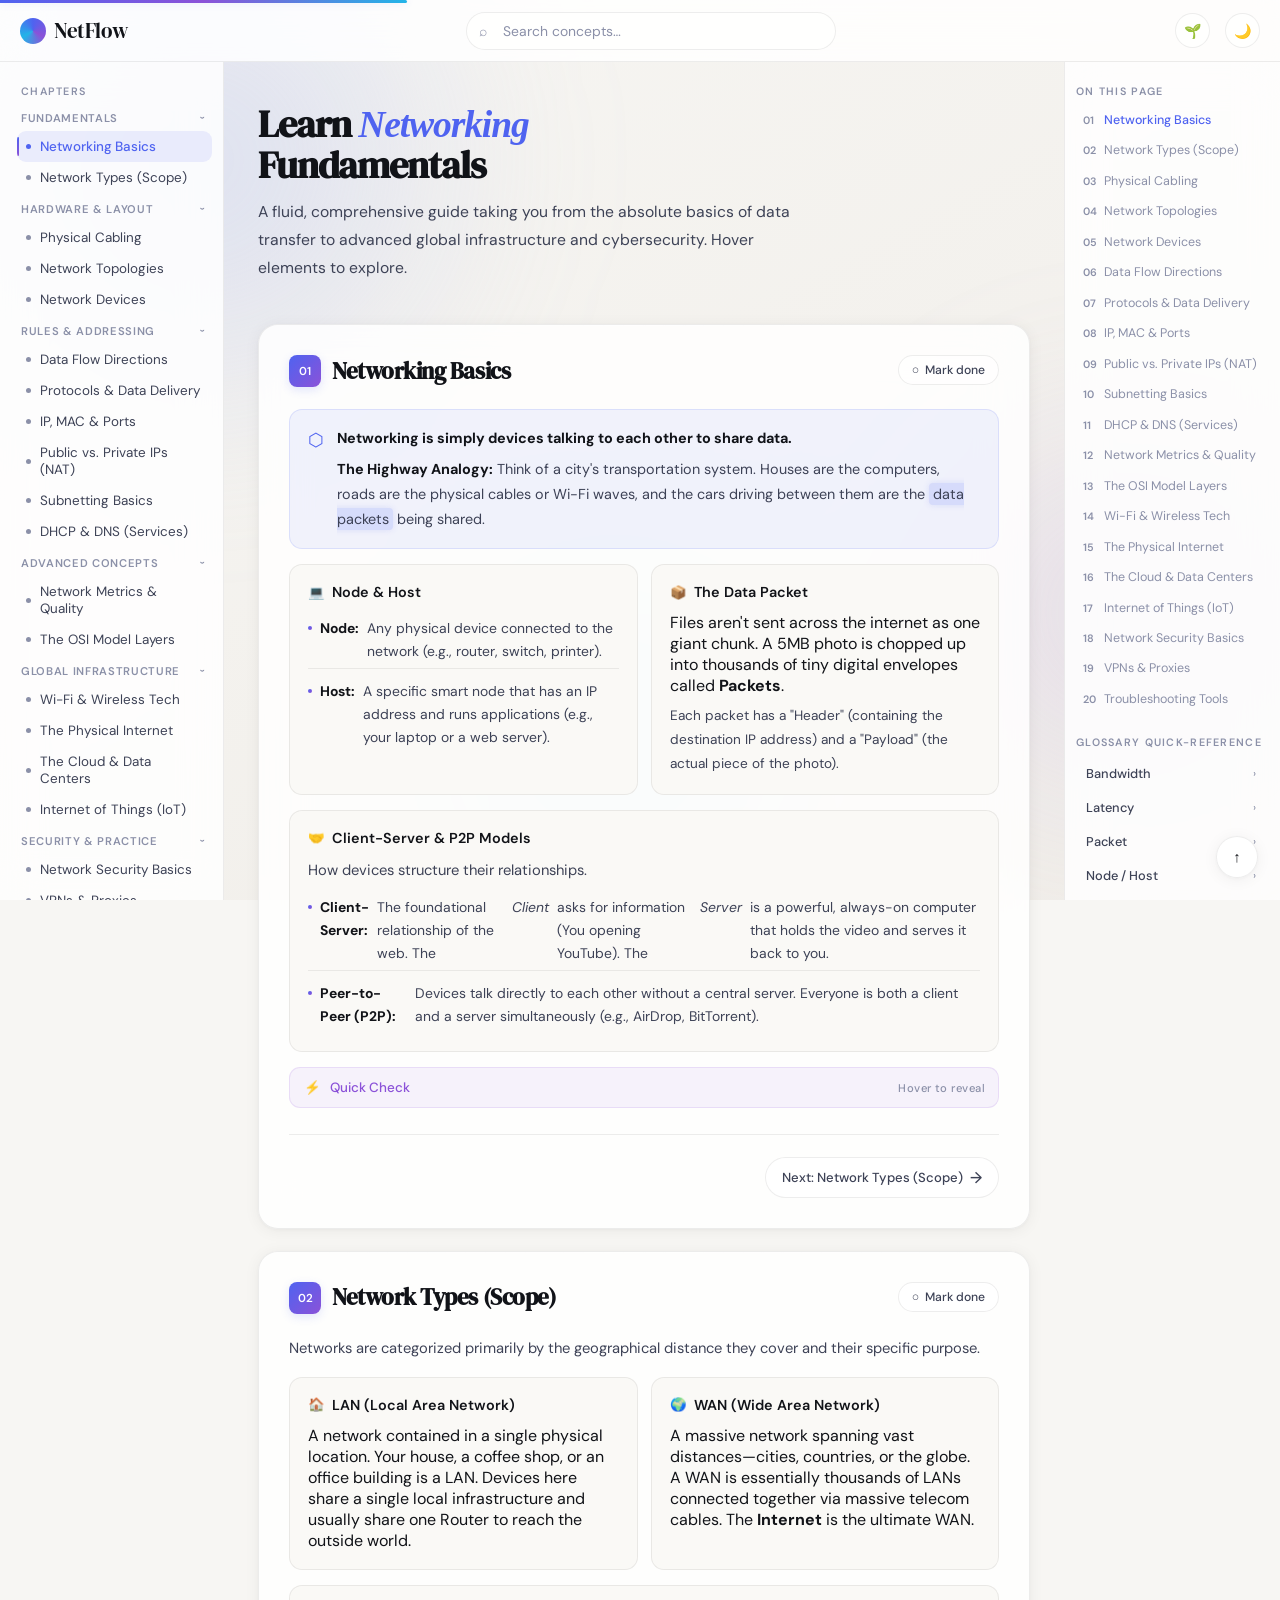
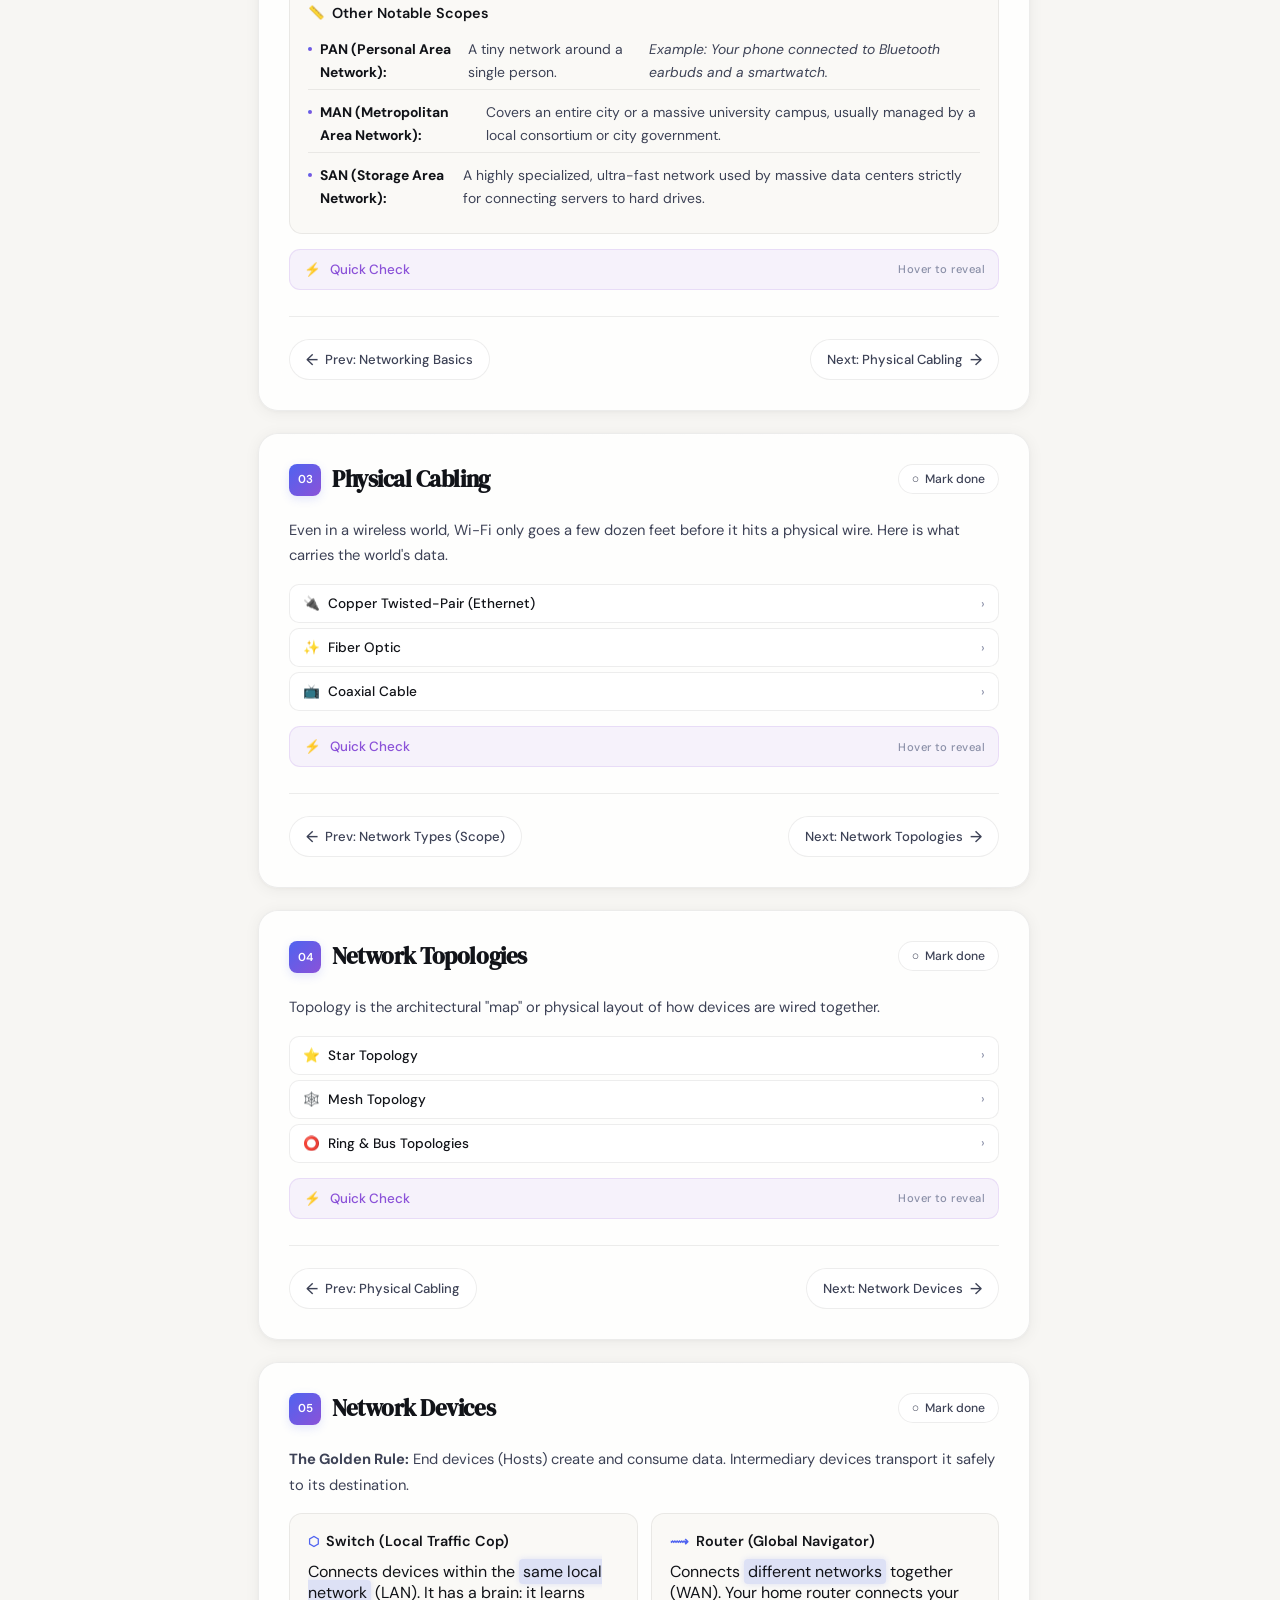
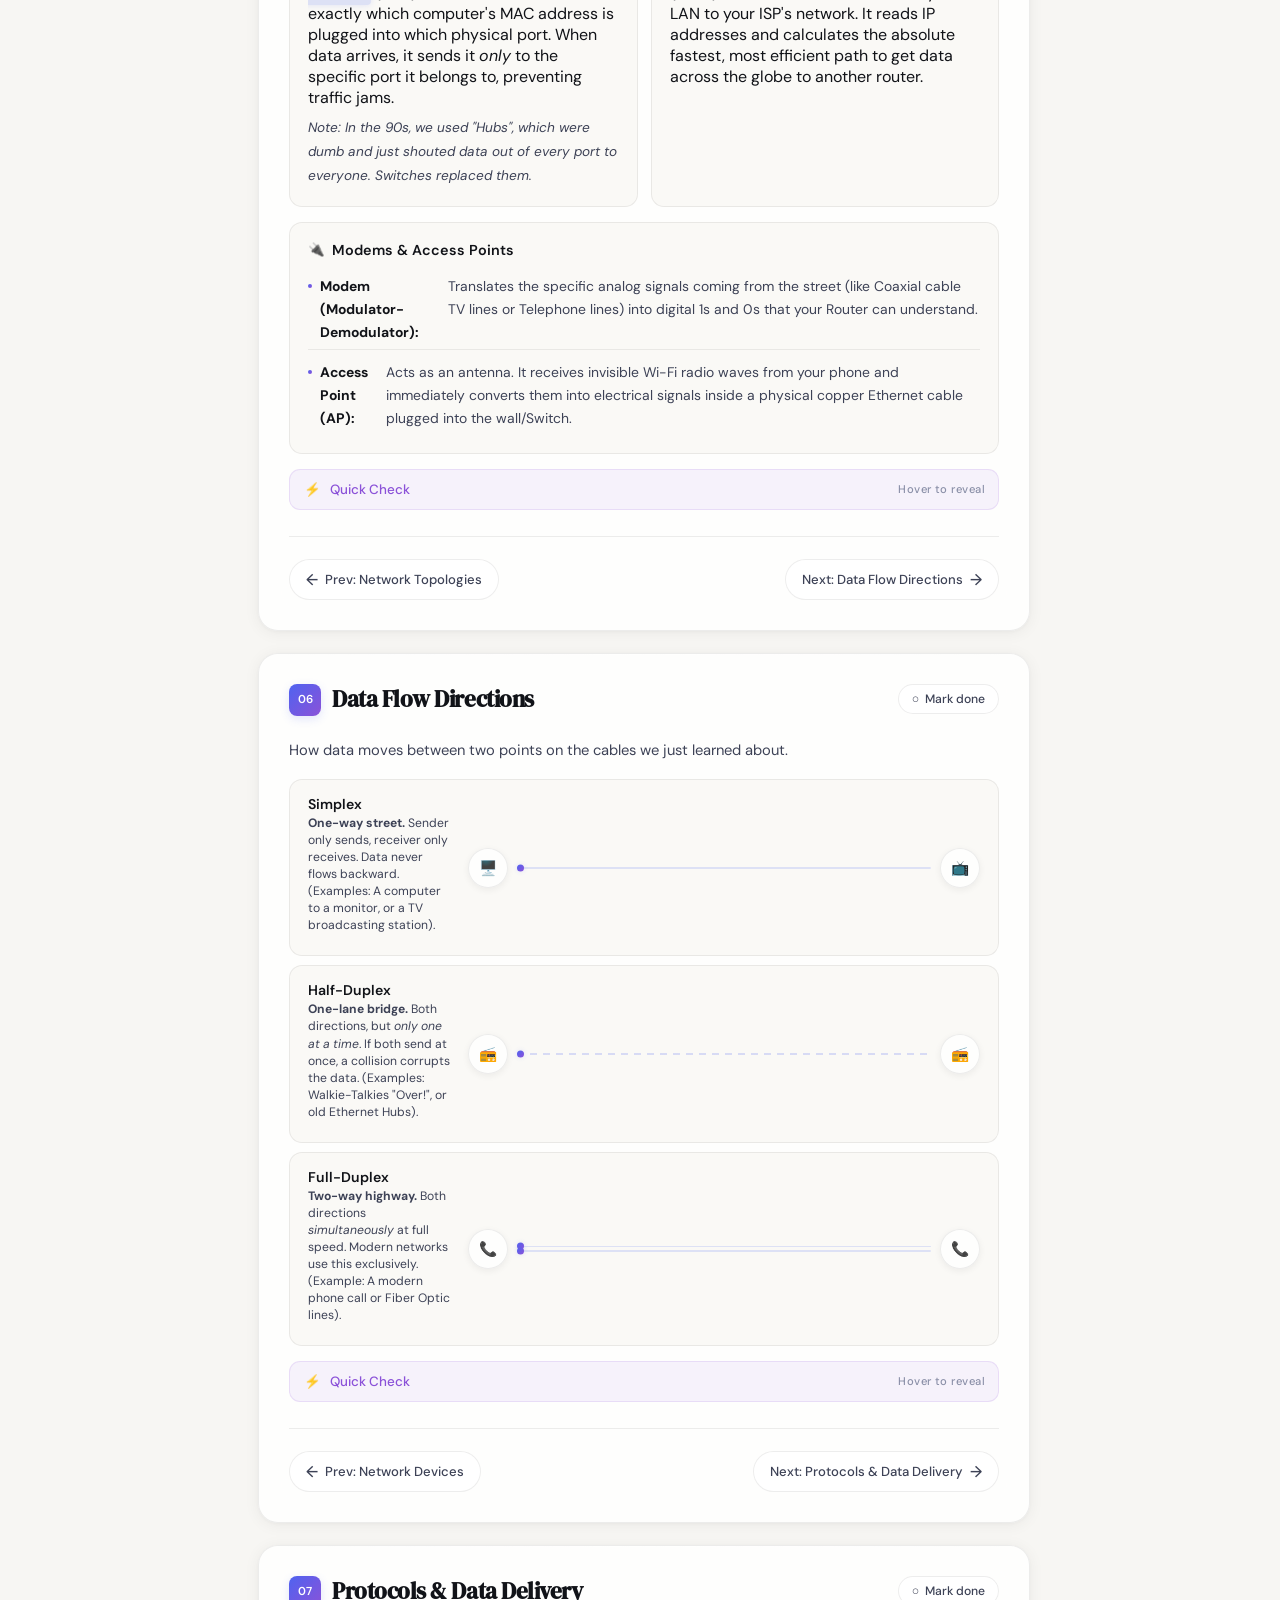
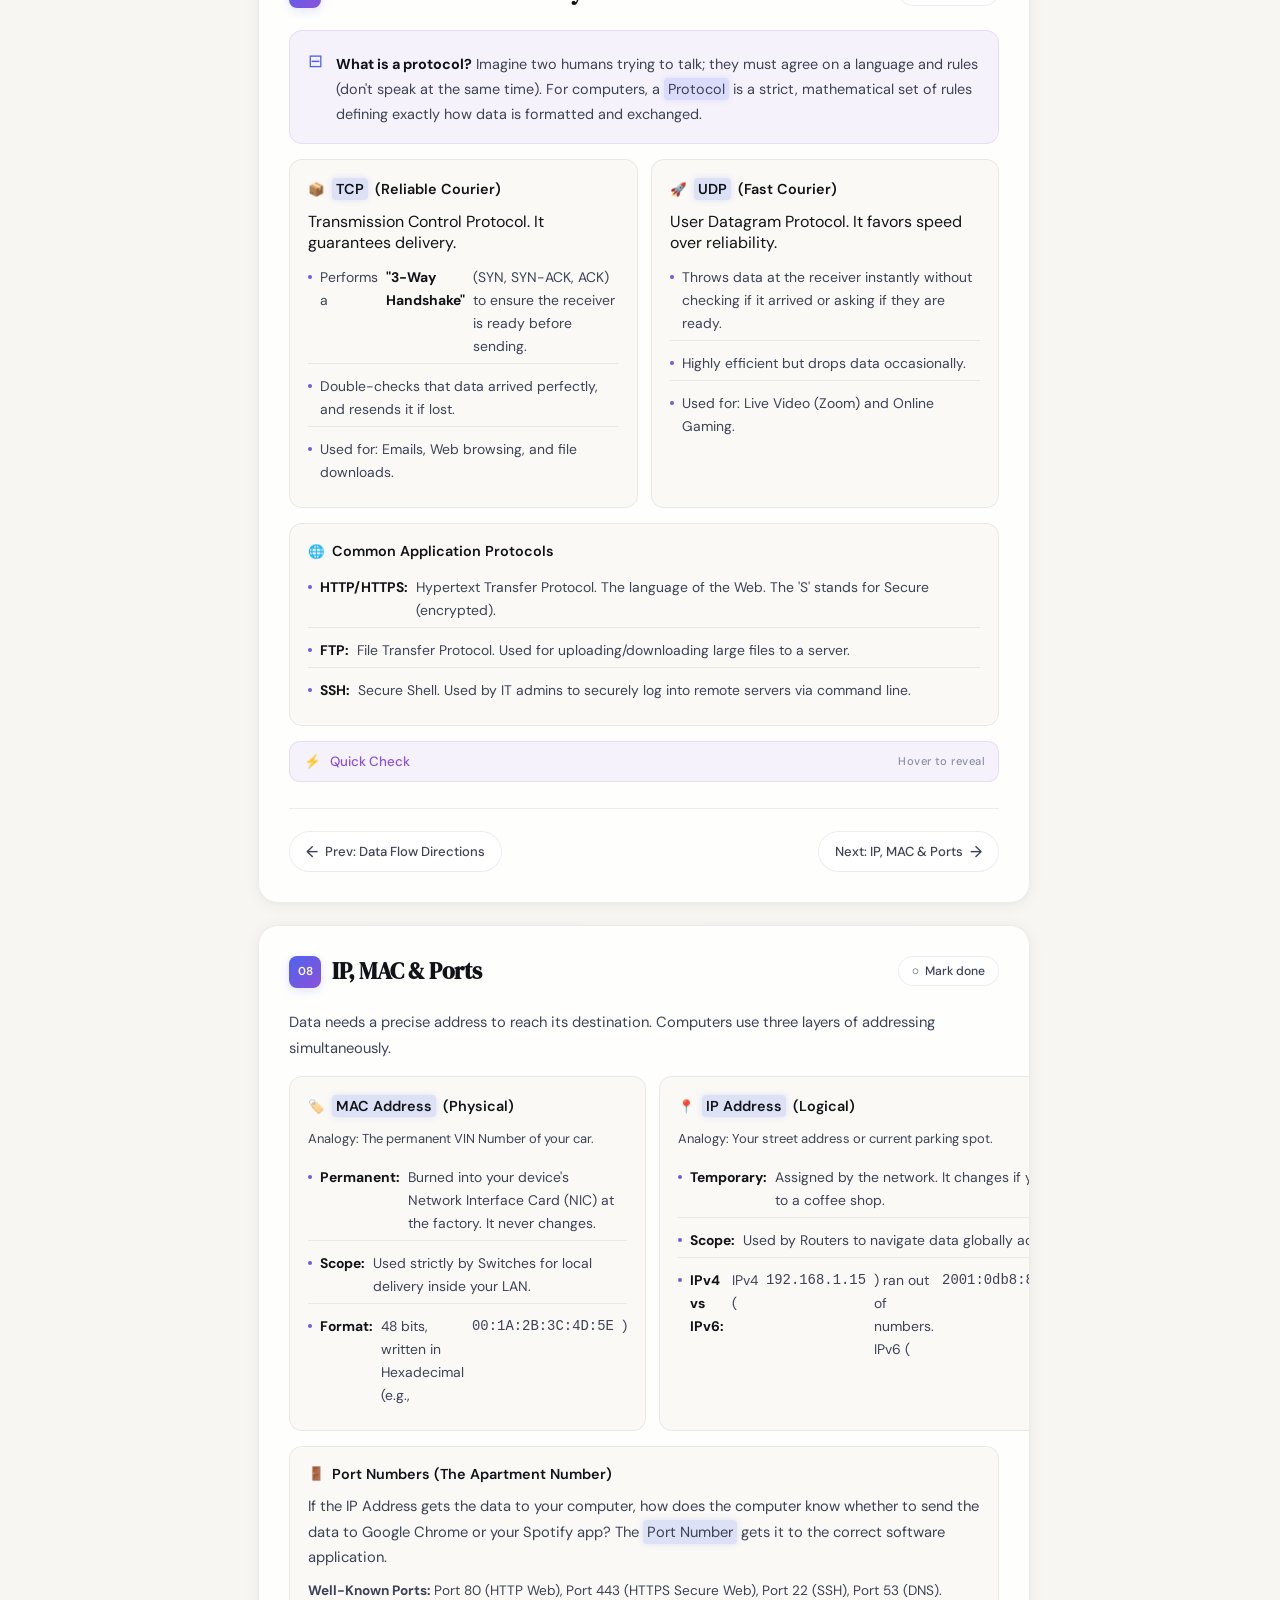
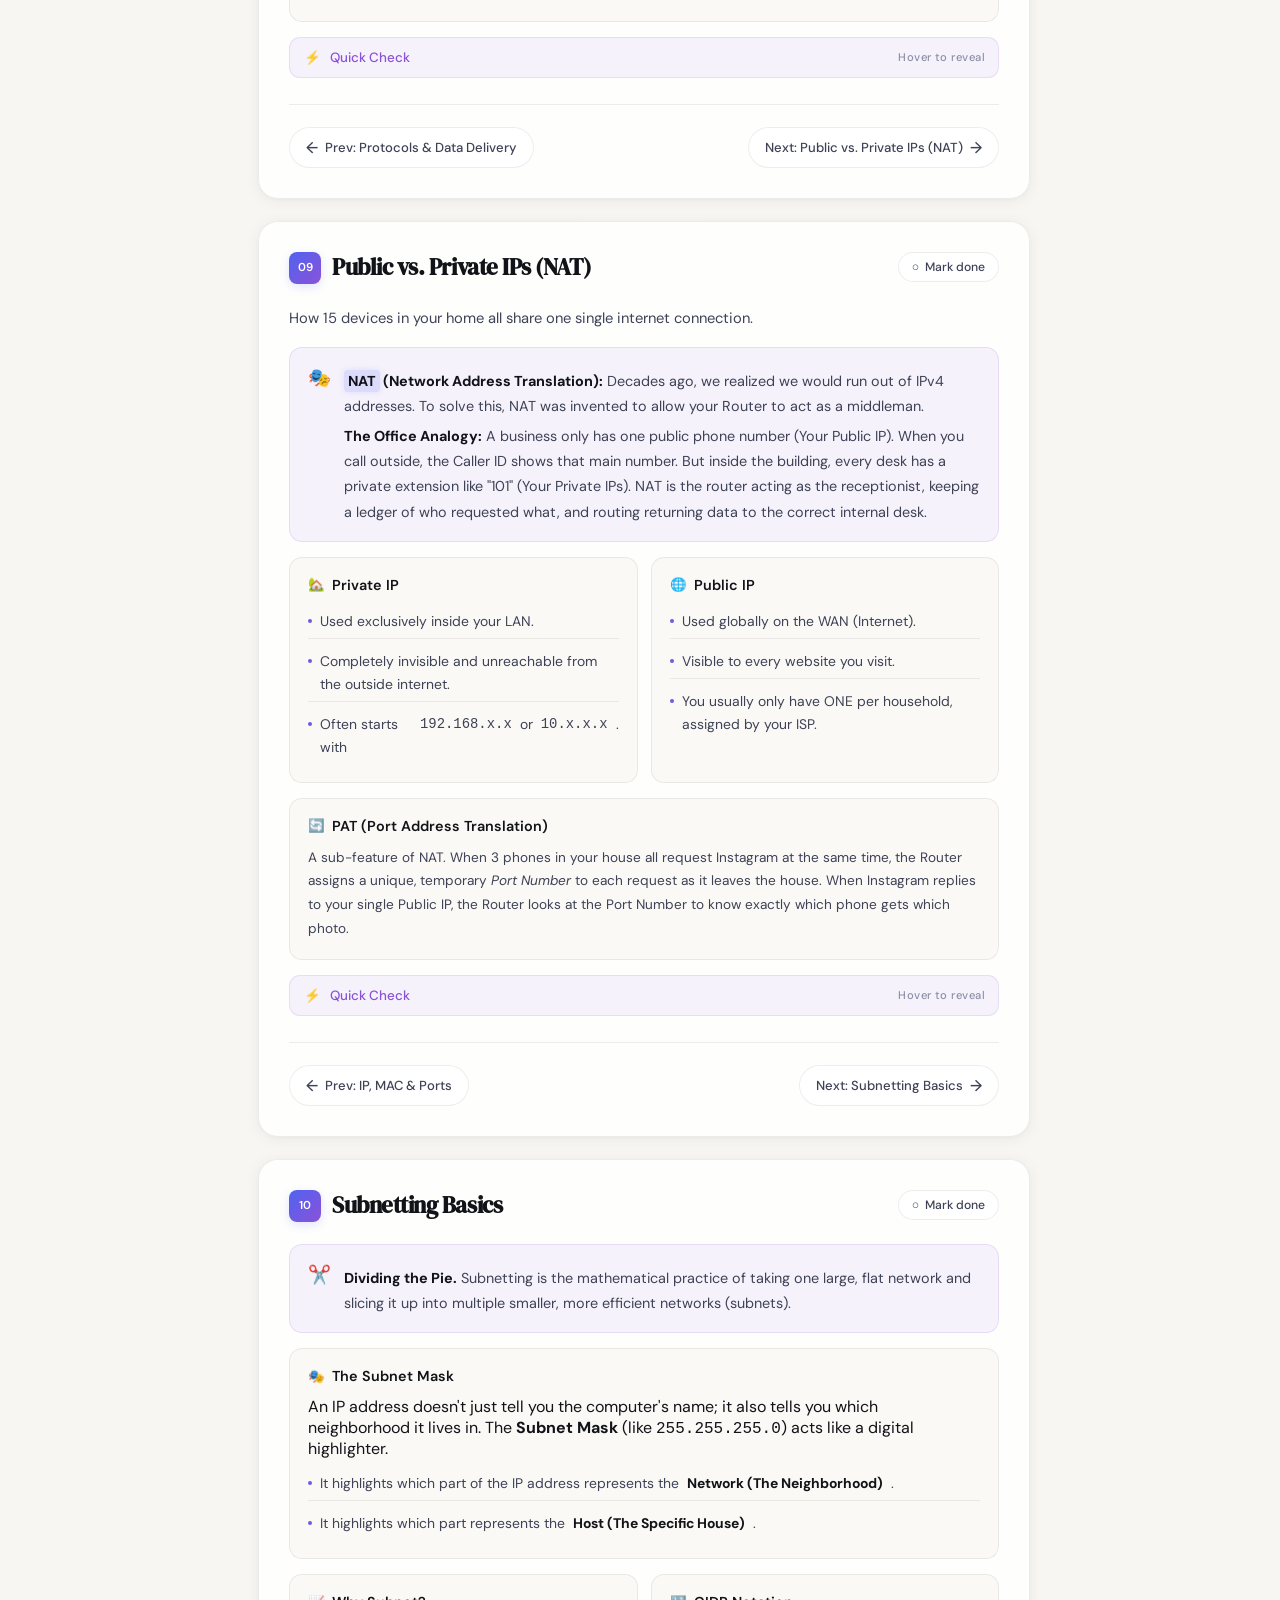
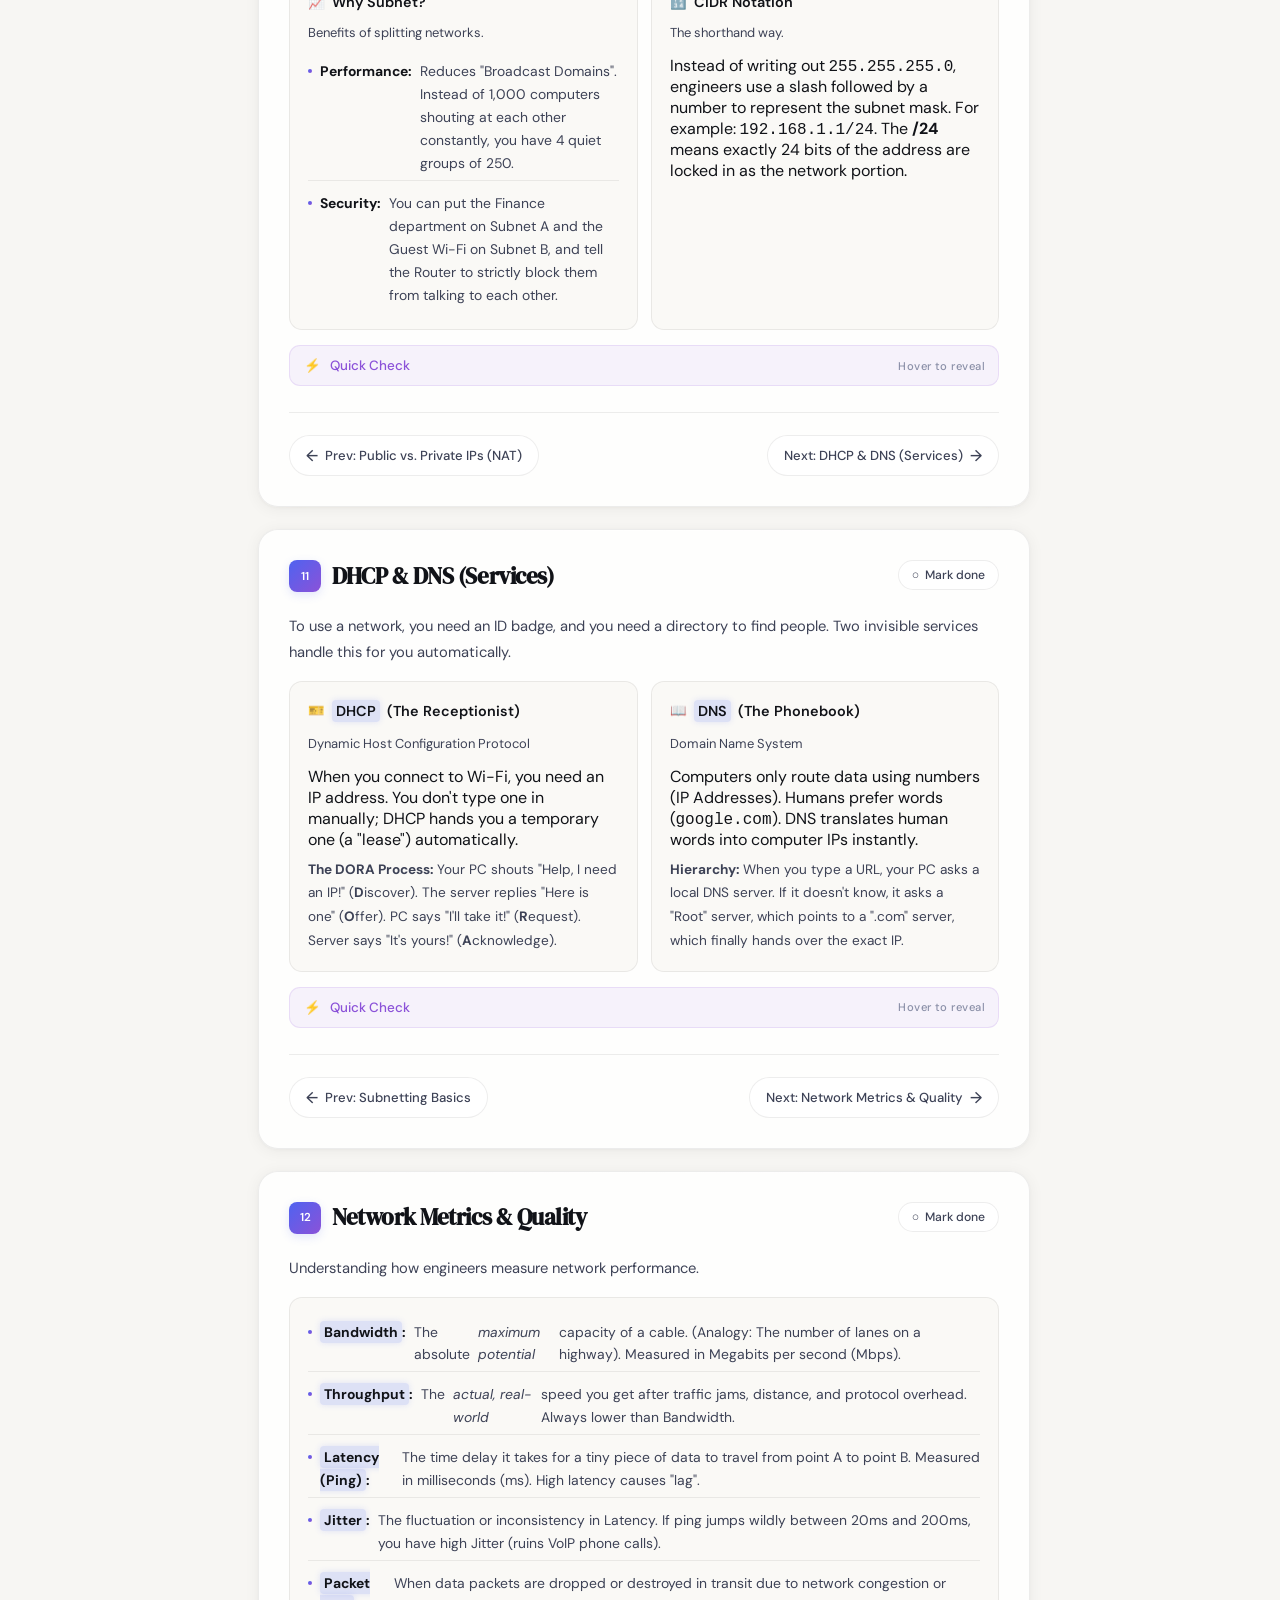
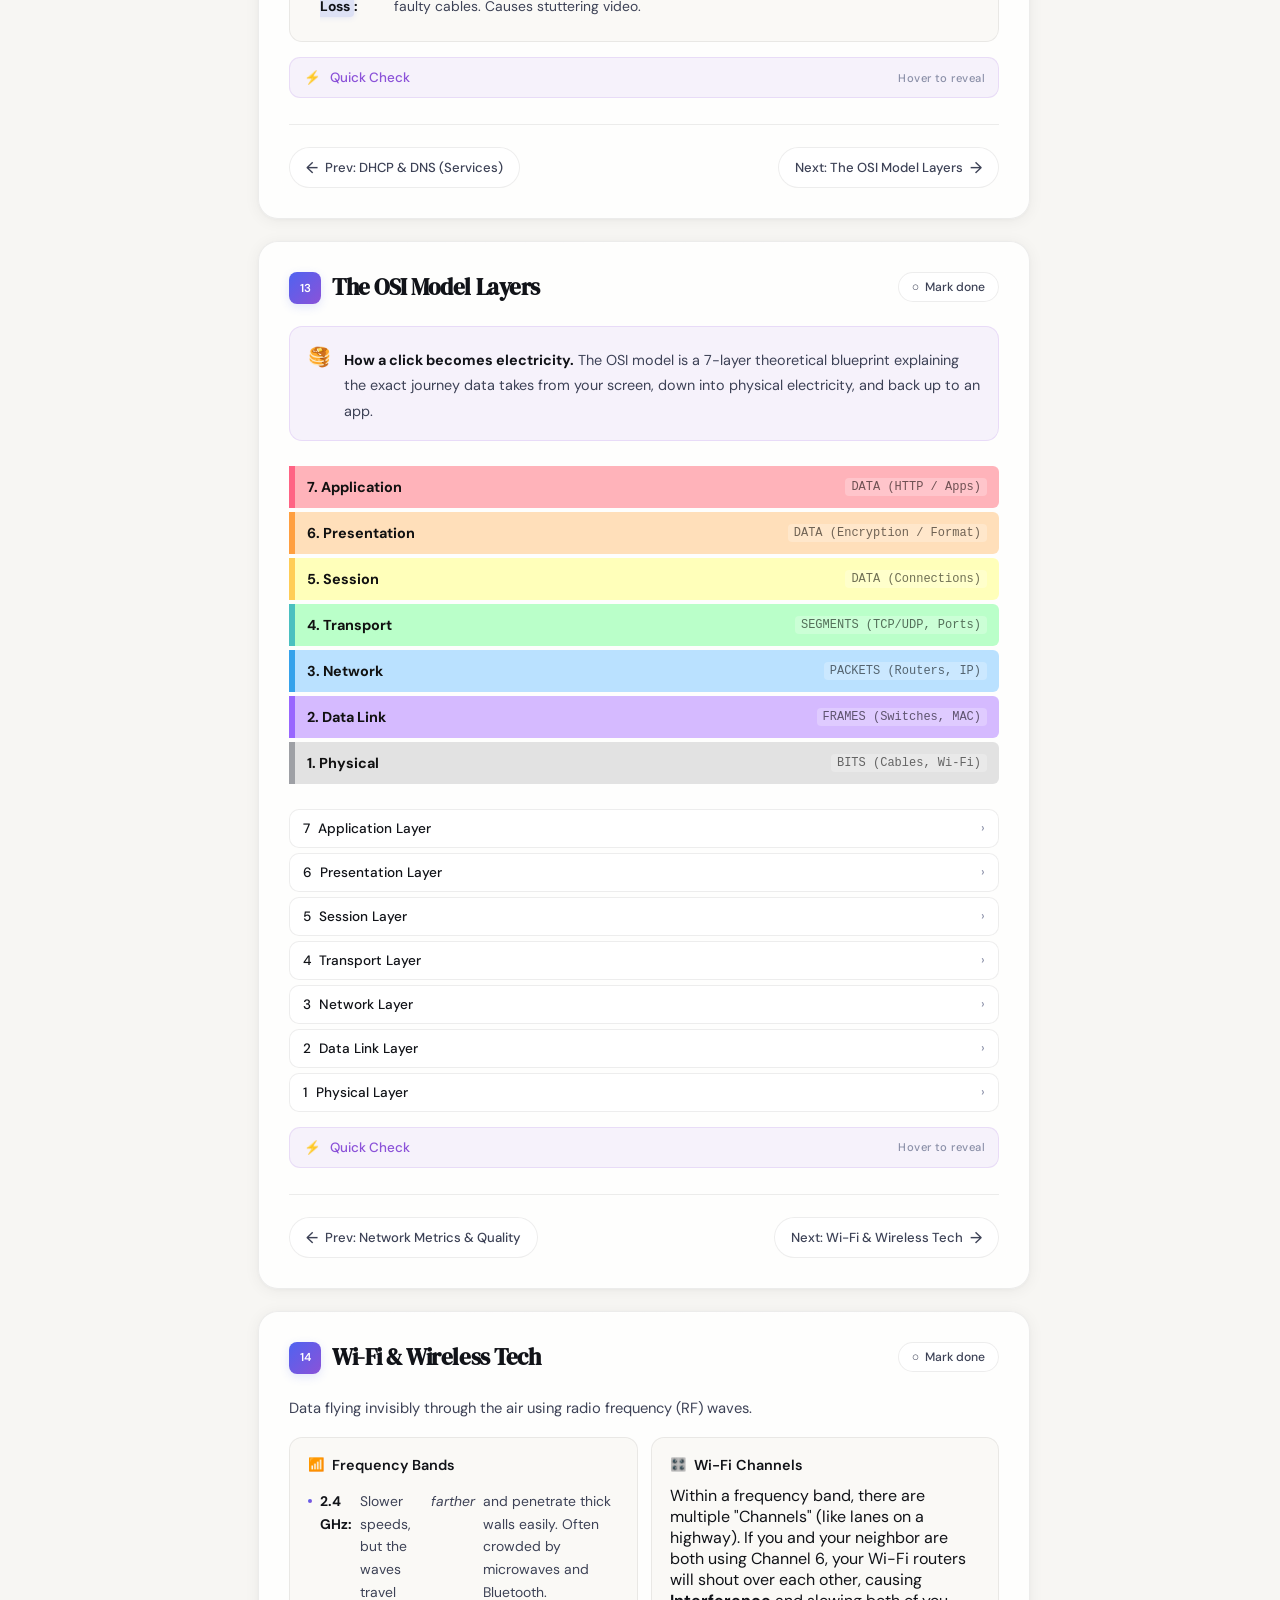
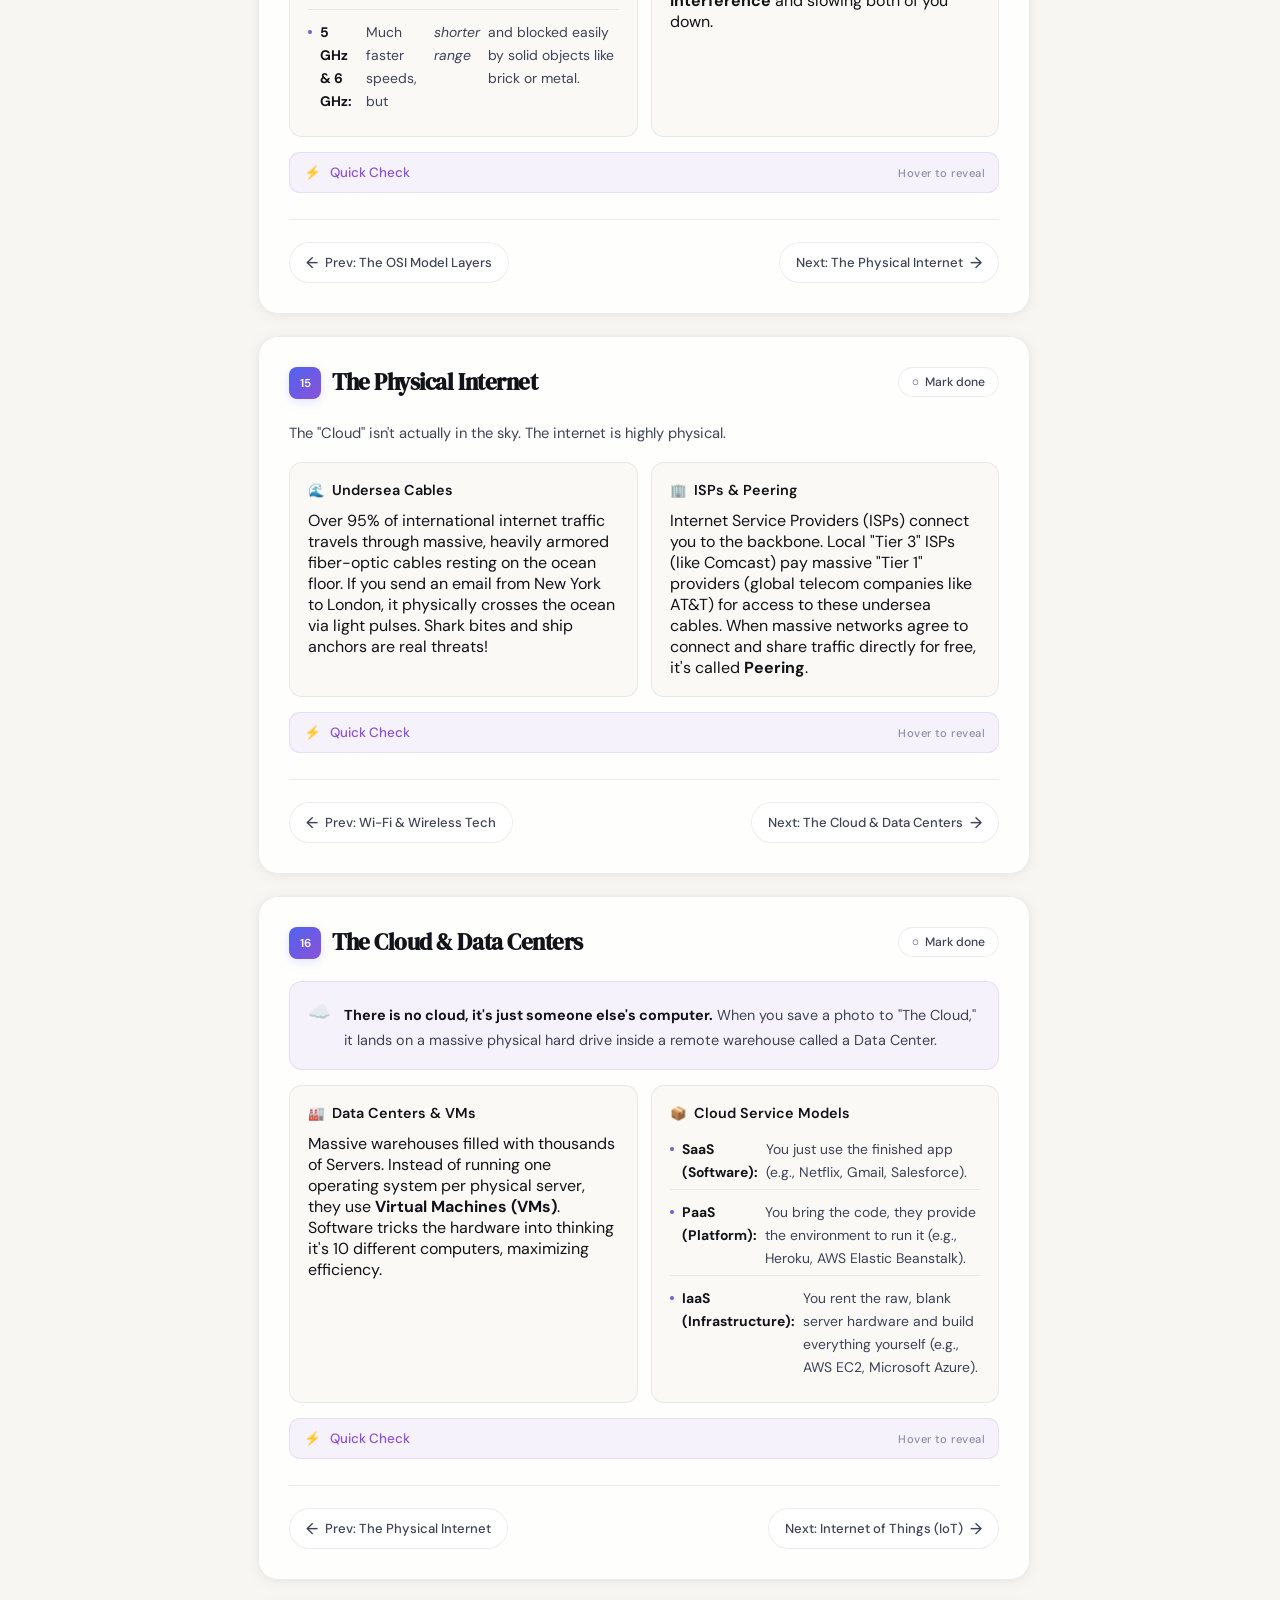
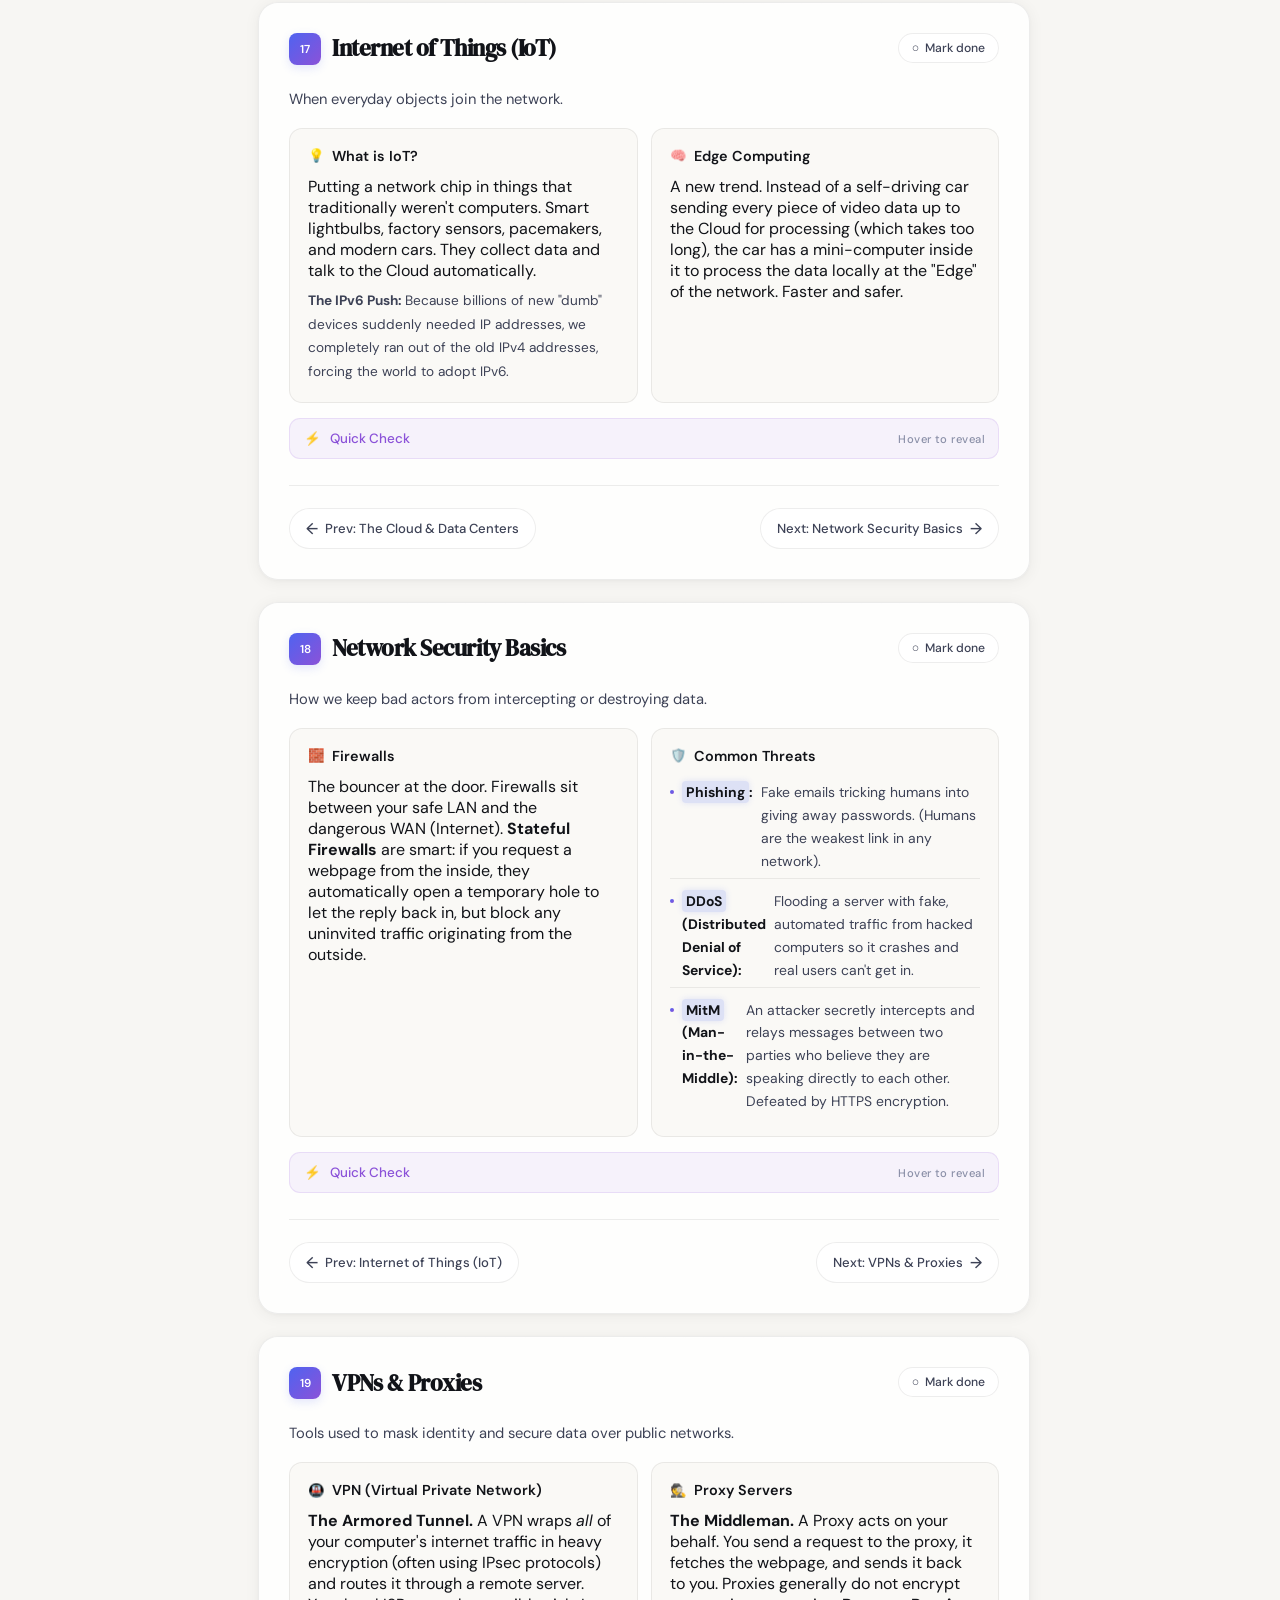
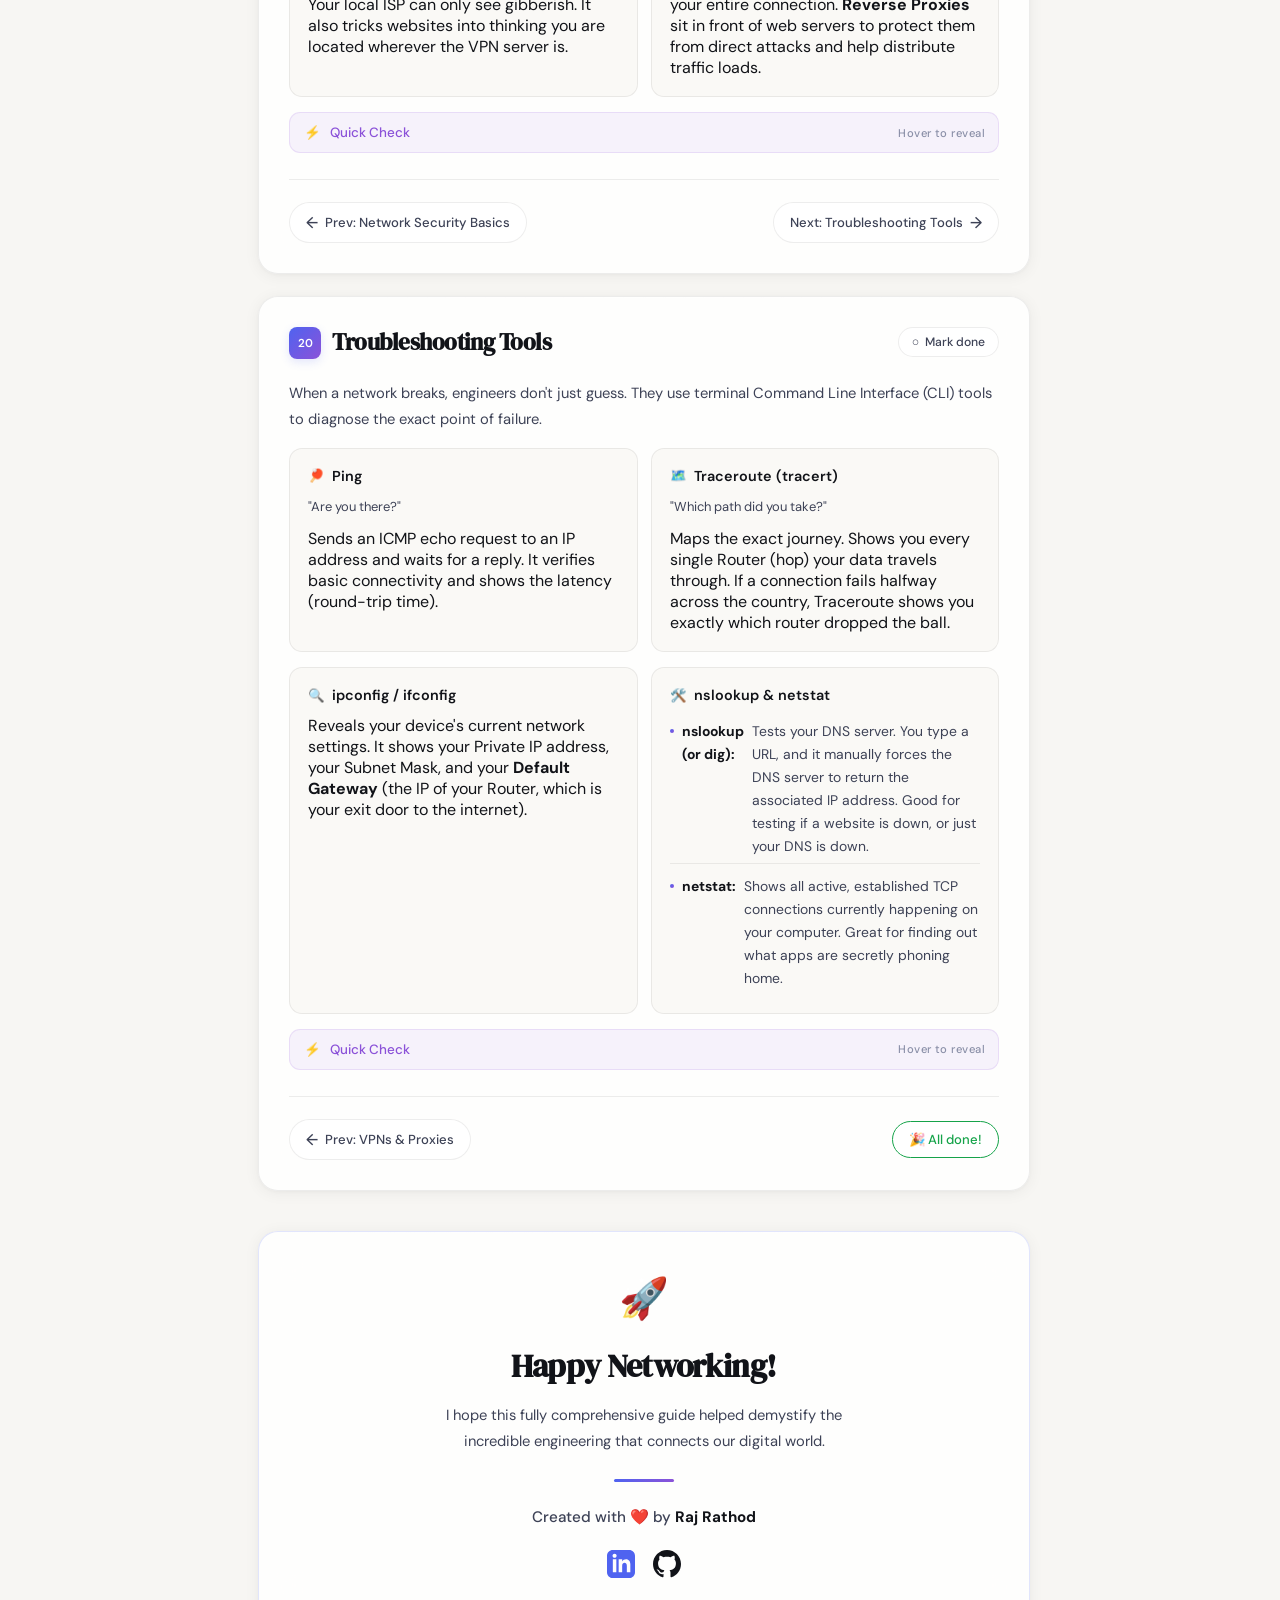
==== commit 2202cadd: "Replace button with link for Simple Mode toggle" ====
--- a/index.html
+++ b/index.html
@@ -38,7 +38,7 @@
             <button class="scl" id="sClear">✕</button>
         </div>
         <div class="nav-end">
-            <button class="icon-btn" id="simpleModeBtn" title="Toggle Simple Mode" style="margin-right: 8px;">🌱</button>
+          <a href="simple-mode.html" class="icon-btn" title="Switch to Simple Mode" style="text-decoration: none; margin-right: 8px; display: inline-flex; align-items: center; justify-content: center;">🌱</a>
             <button class="icon-btn" id="themeBtn" title="Toggle theme">🌙</button>
         </div>
     </header>
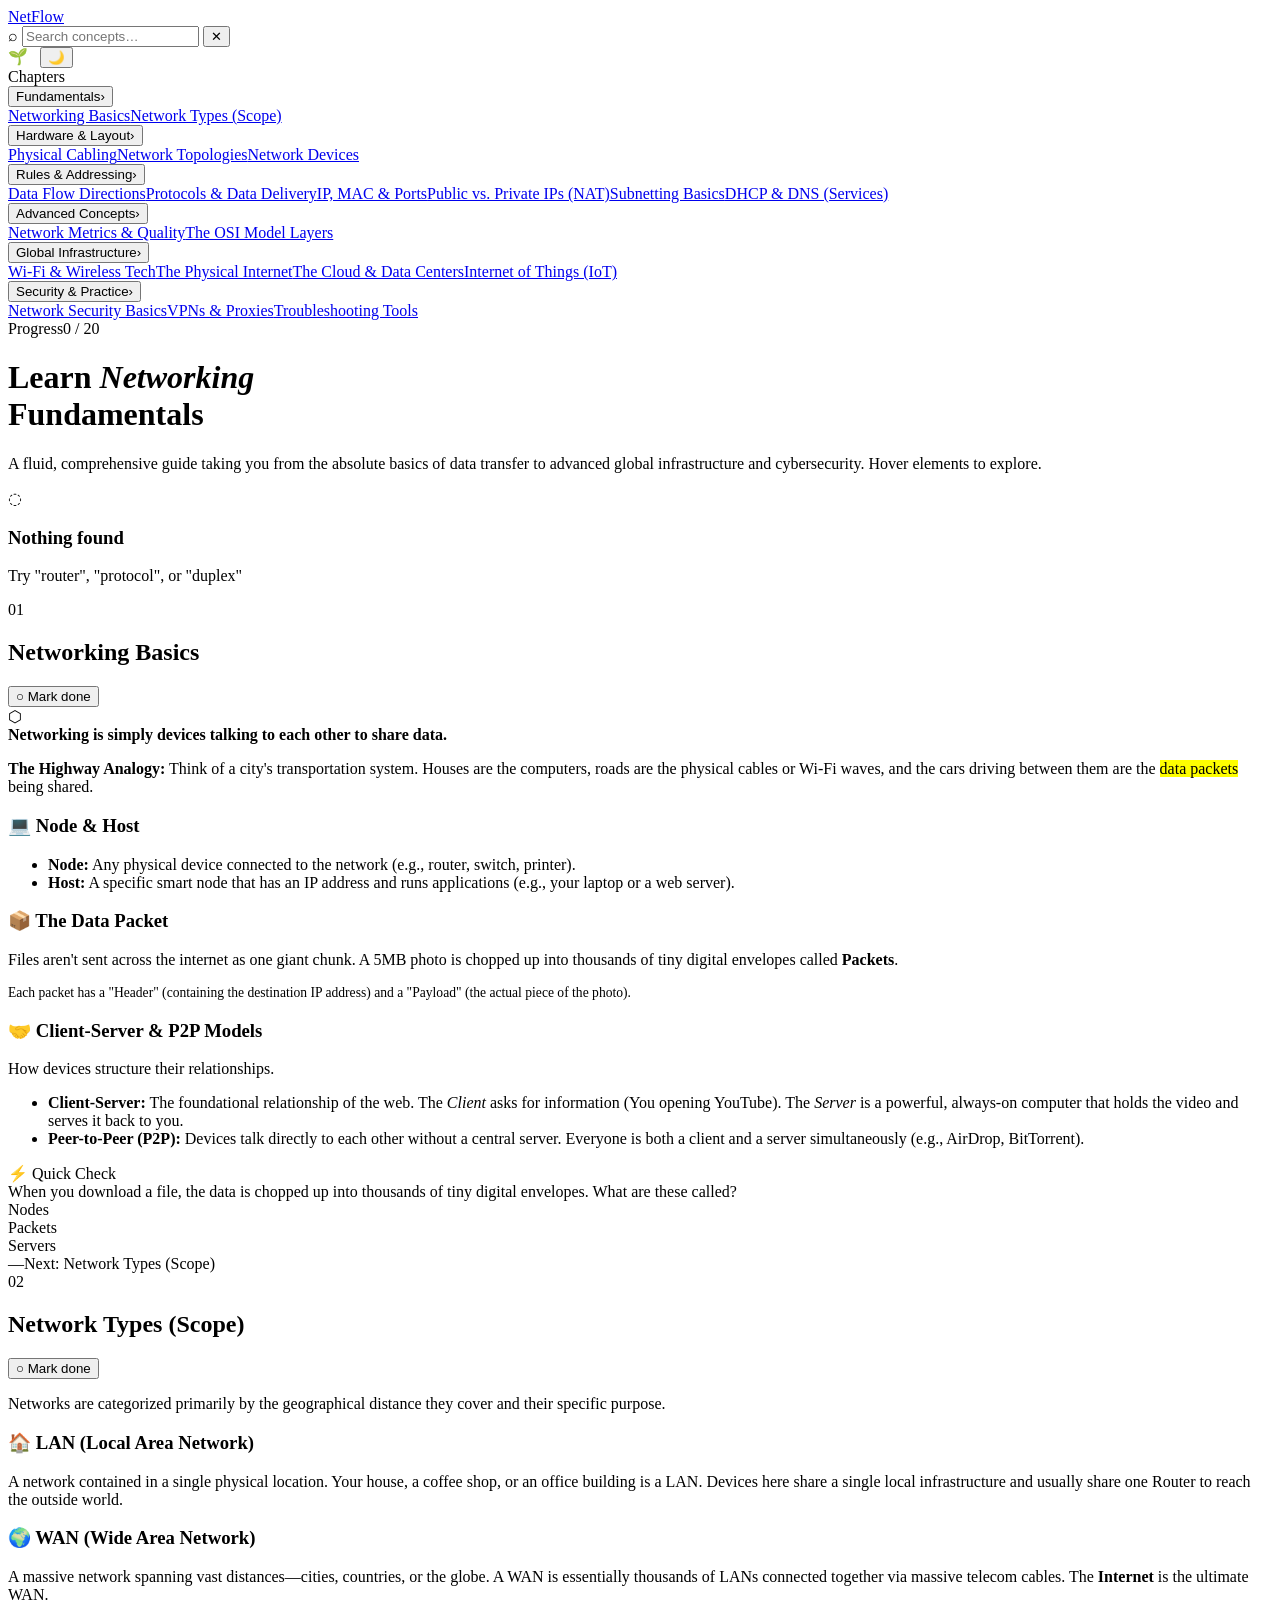
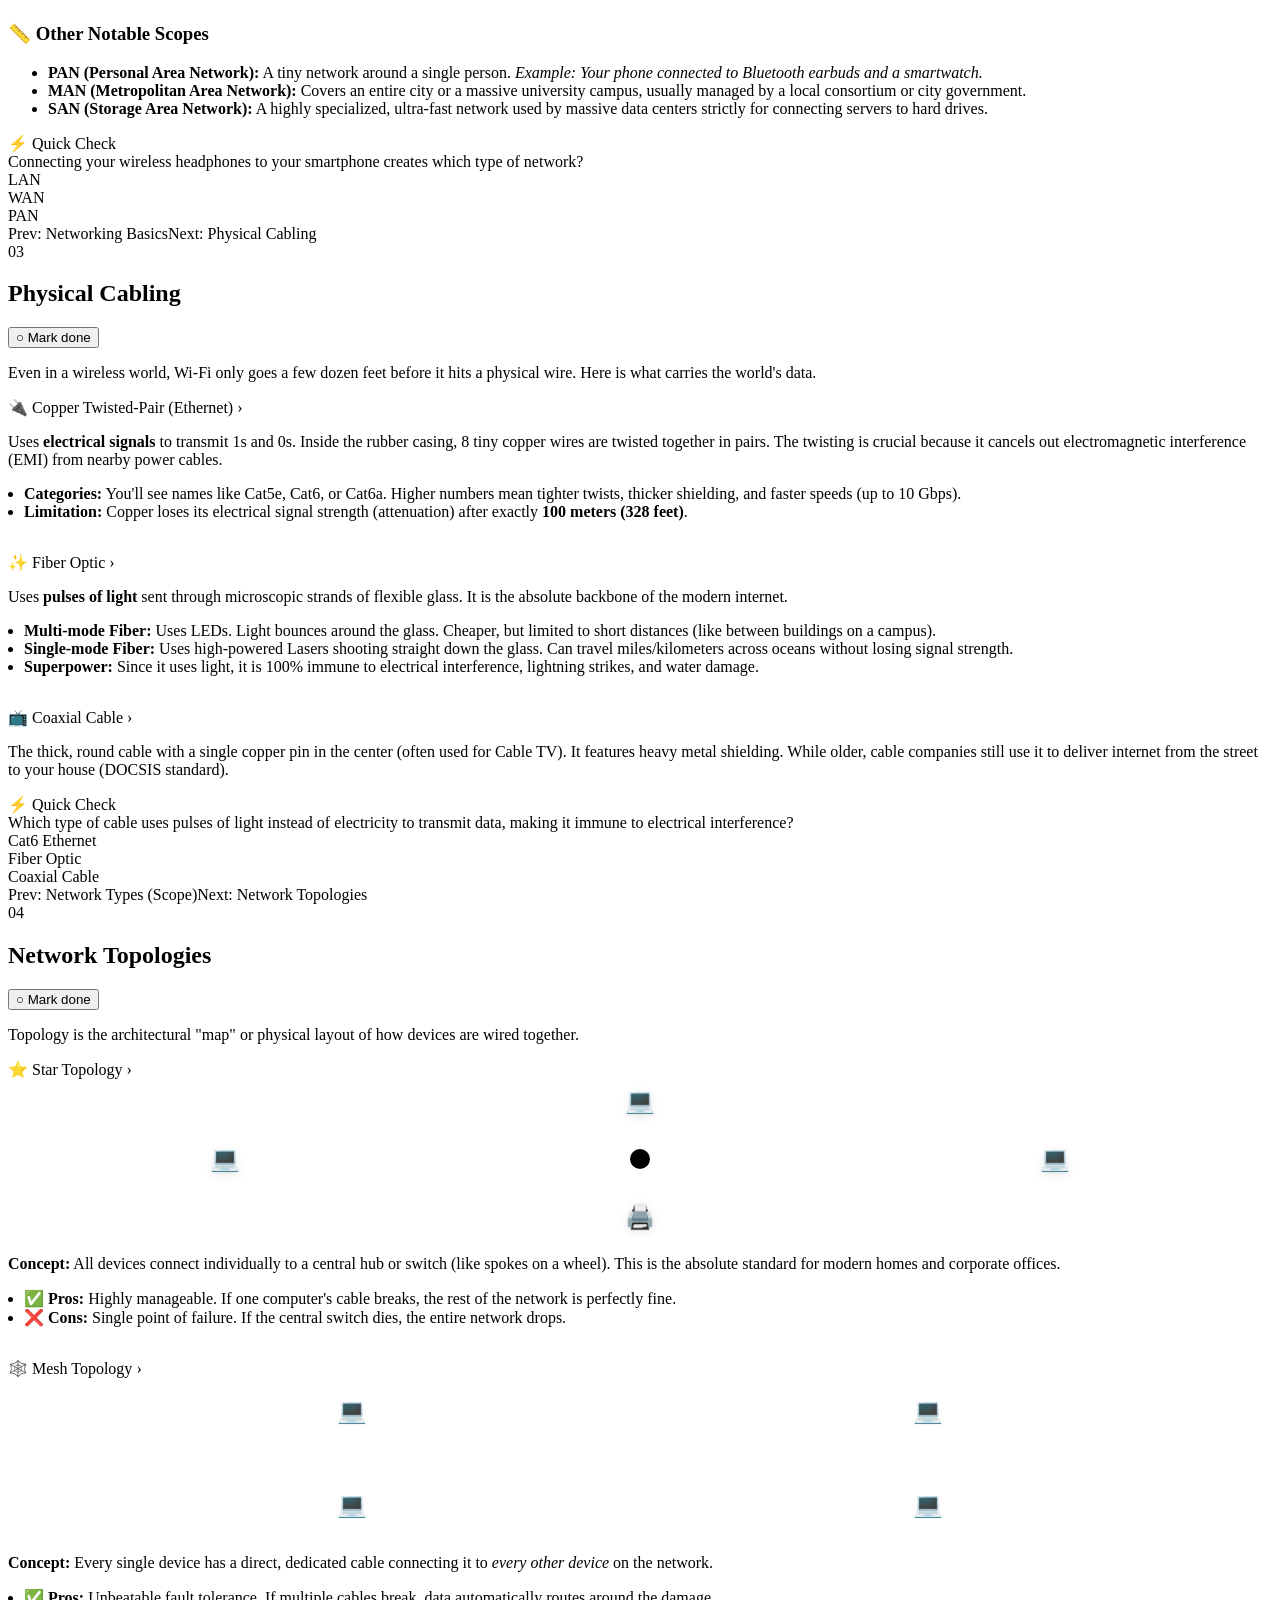
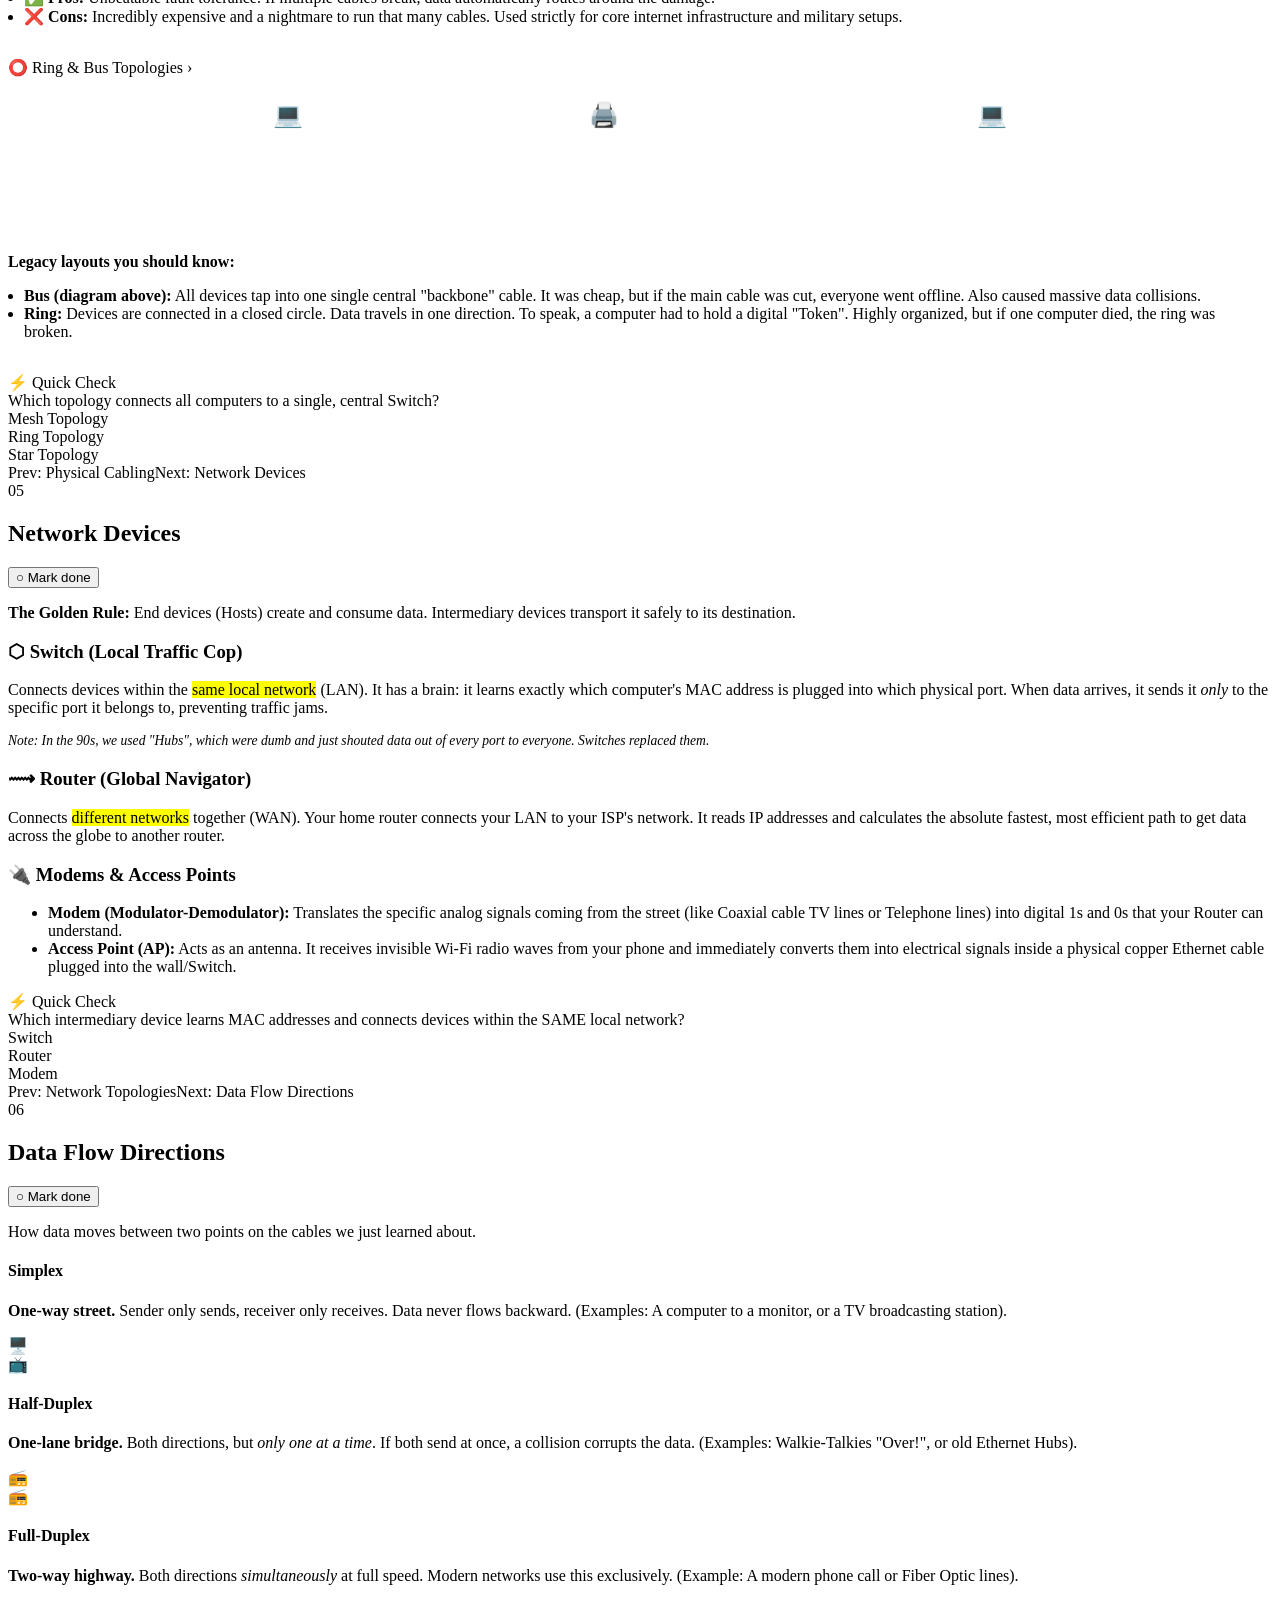
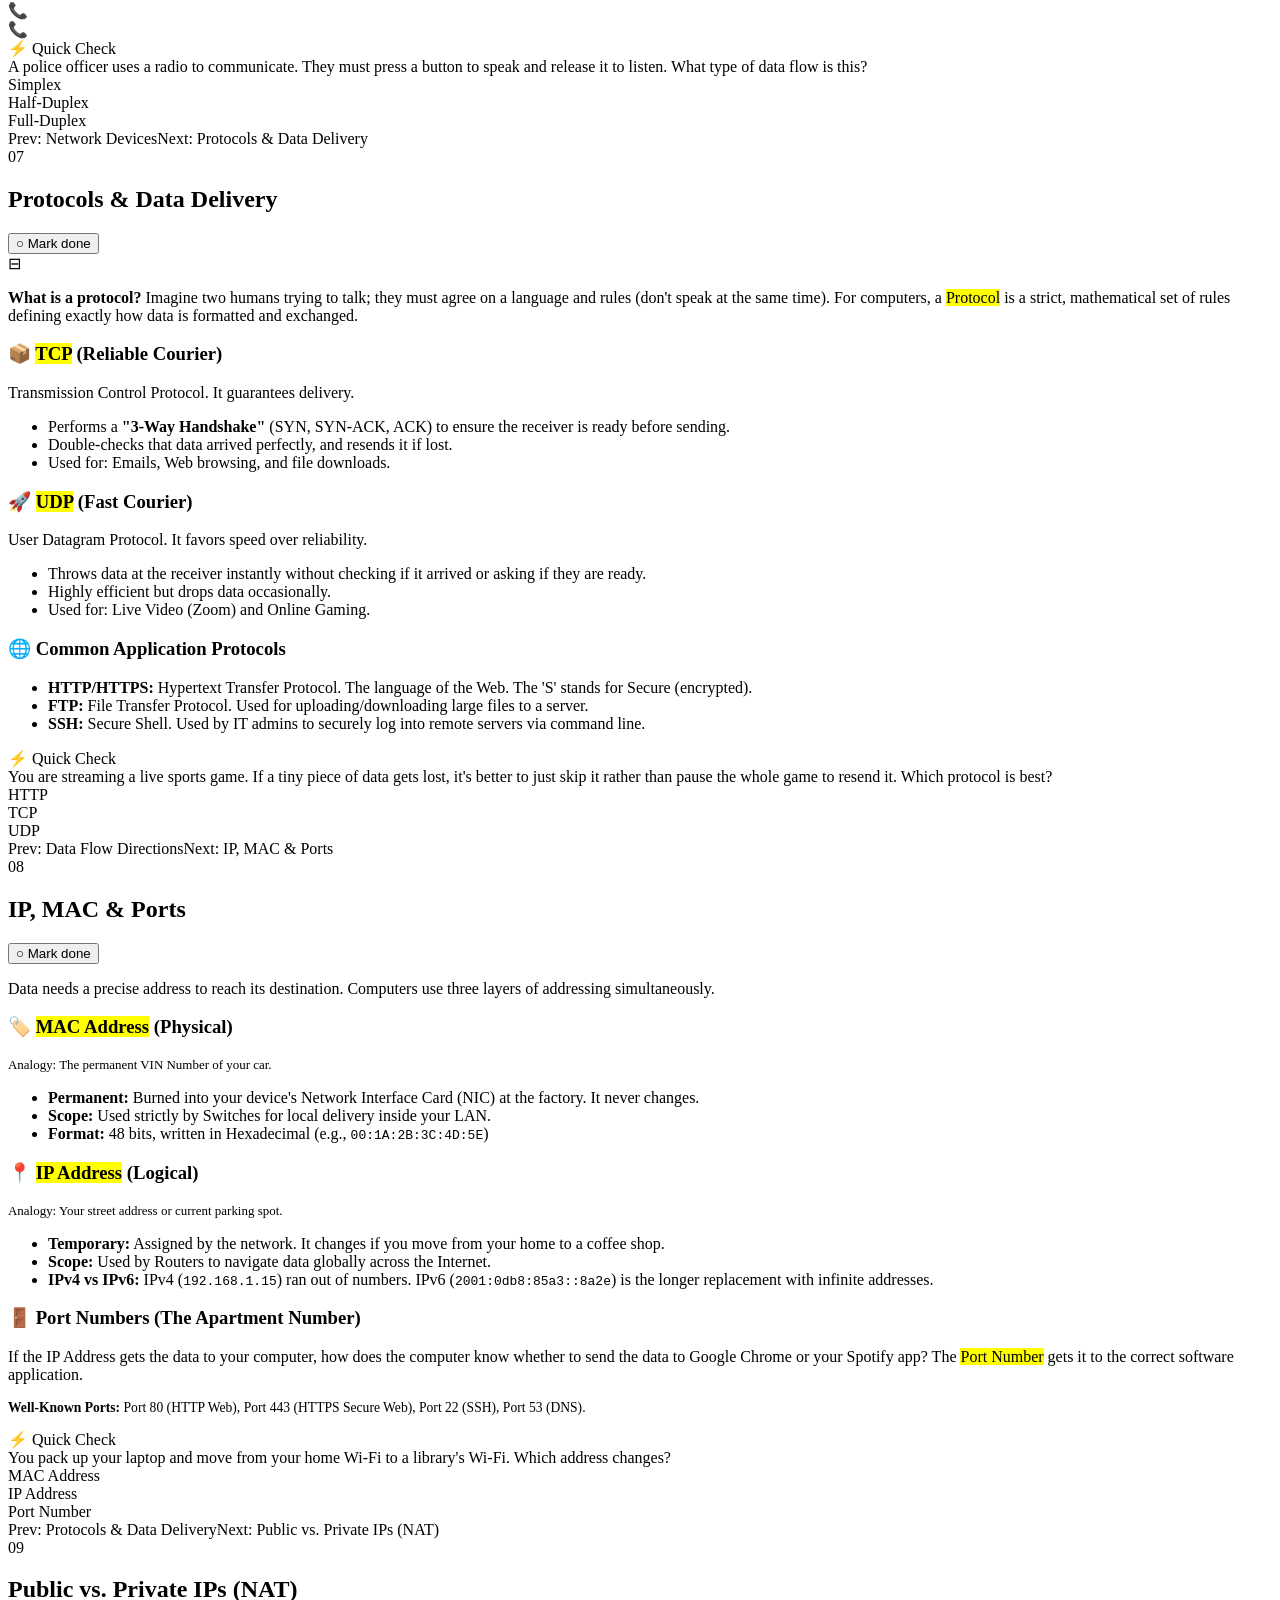
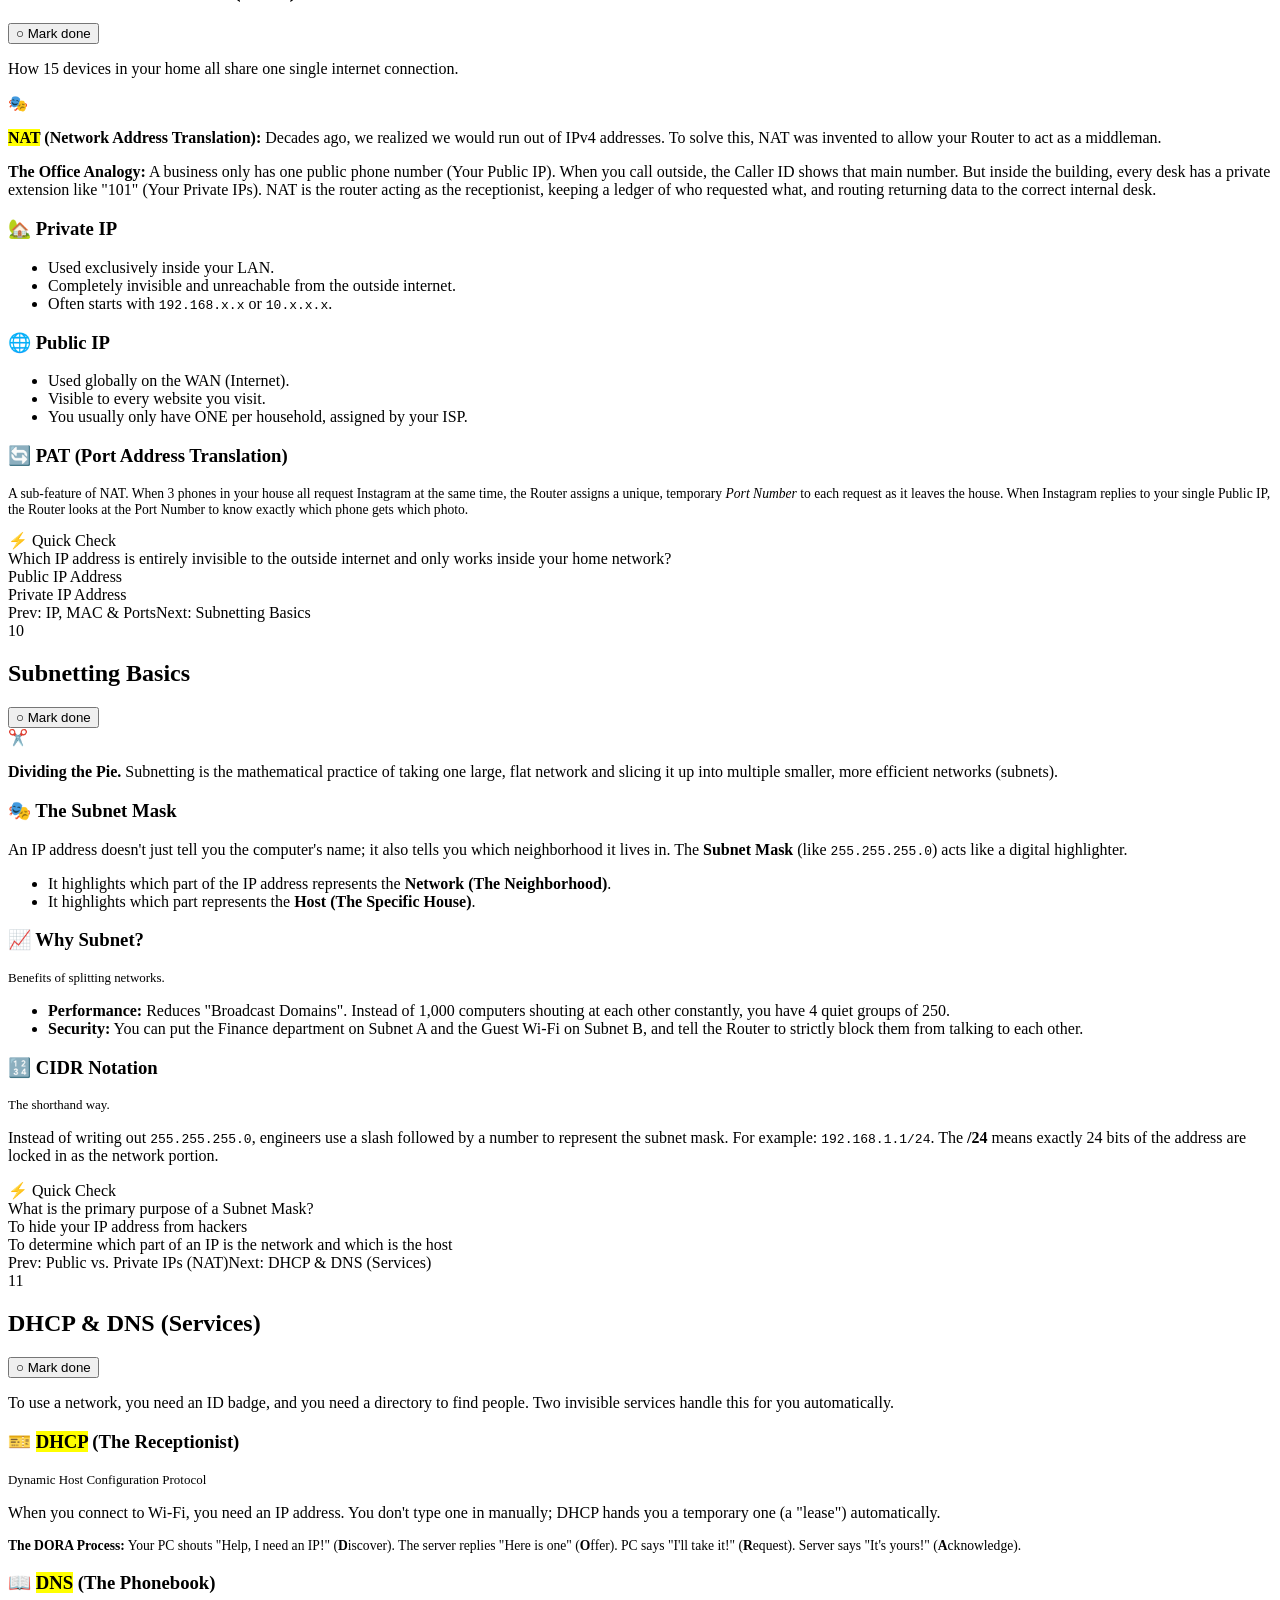
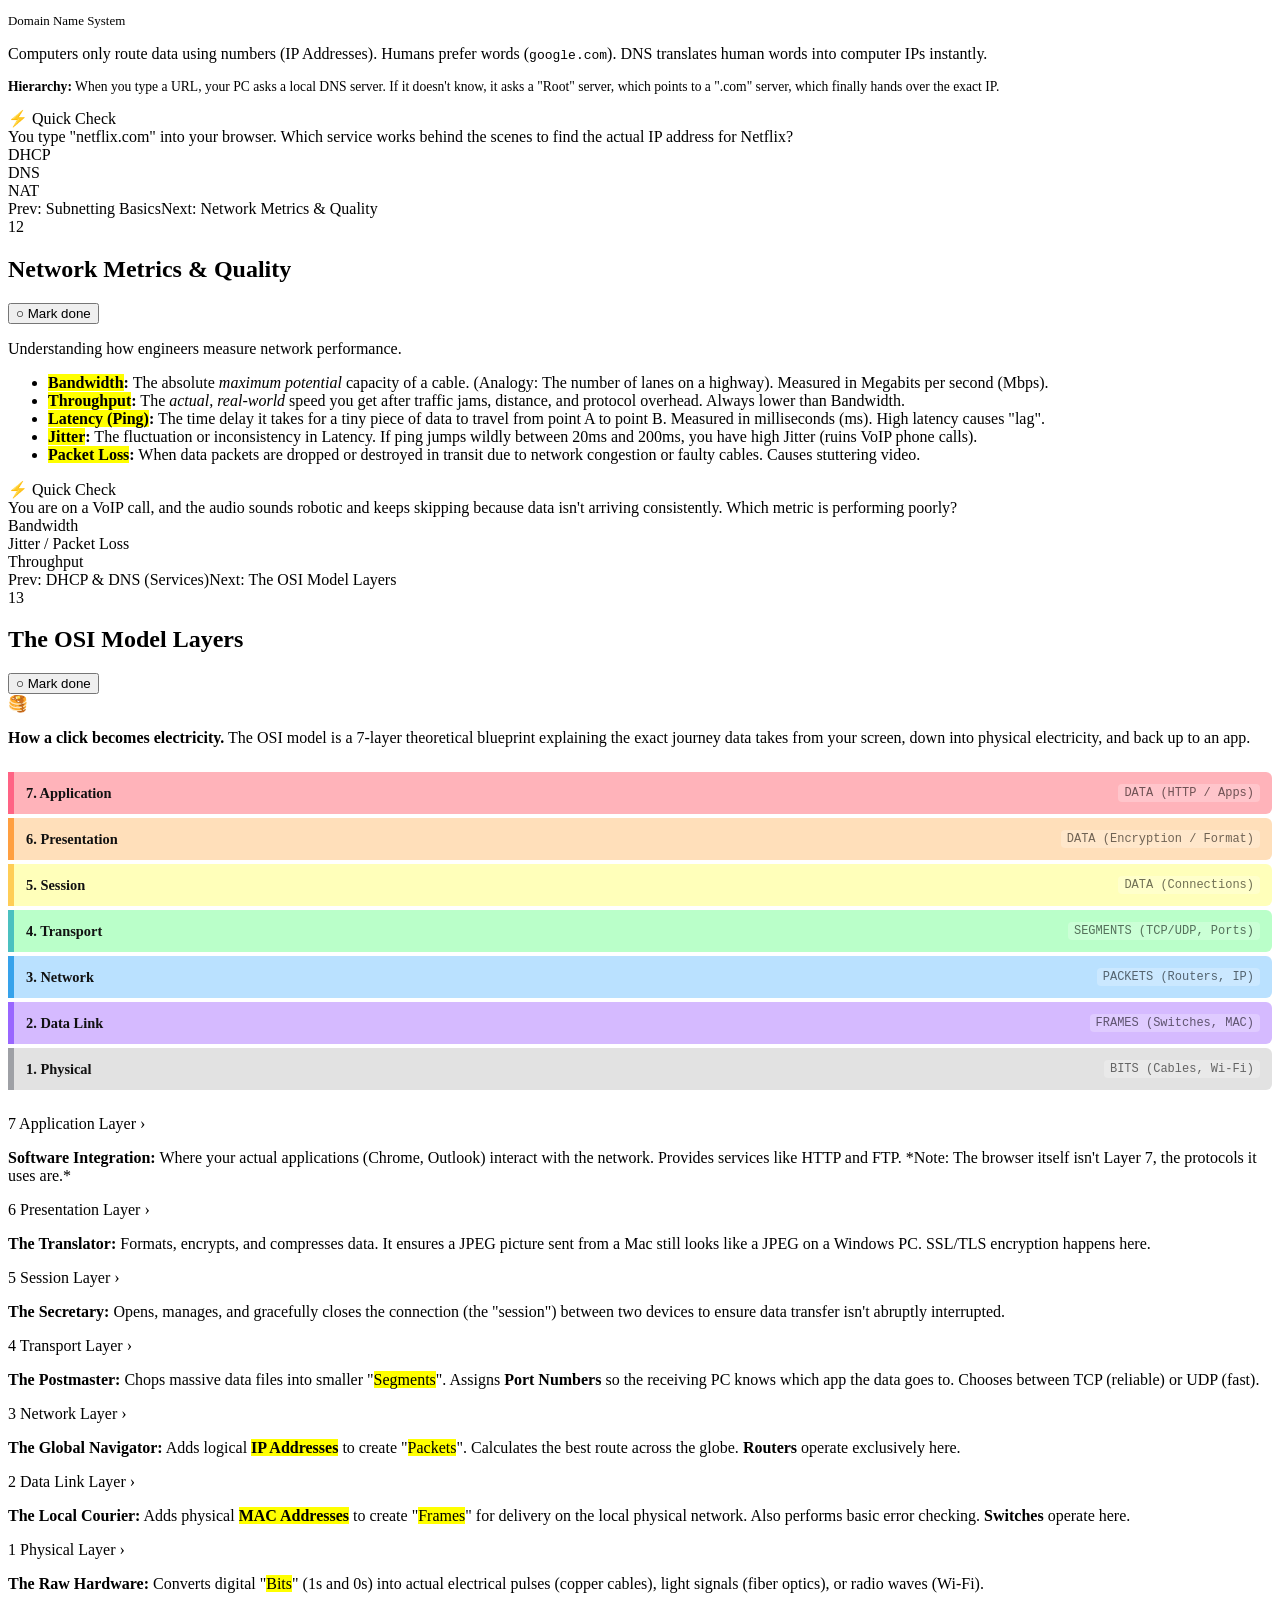
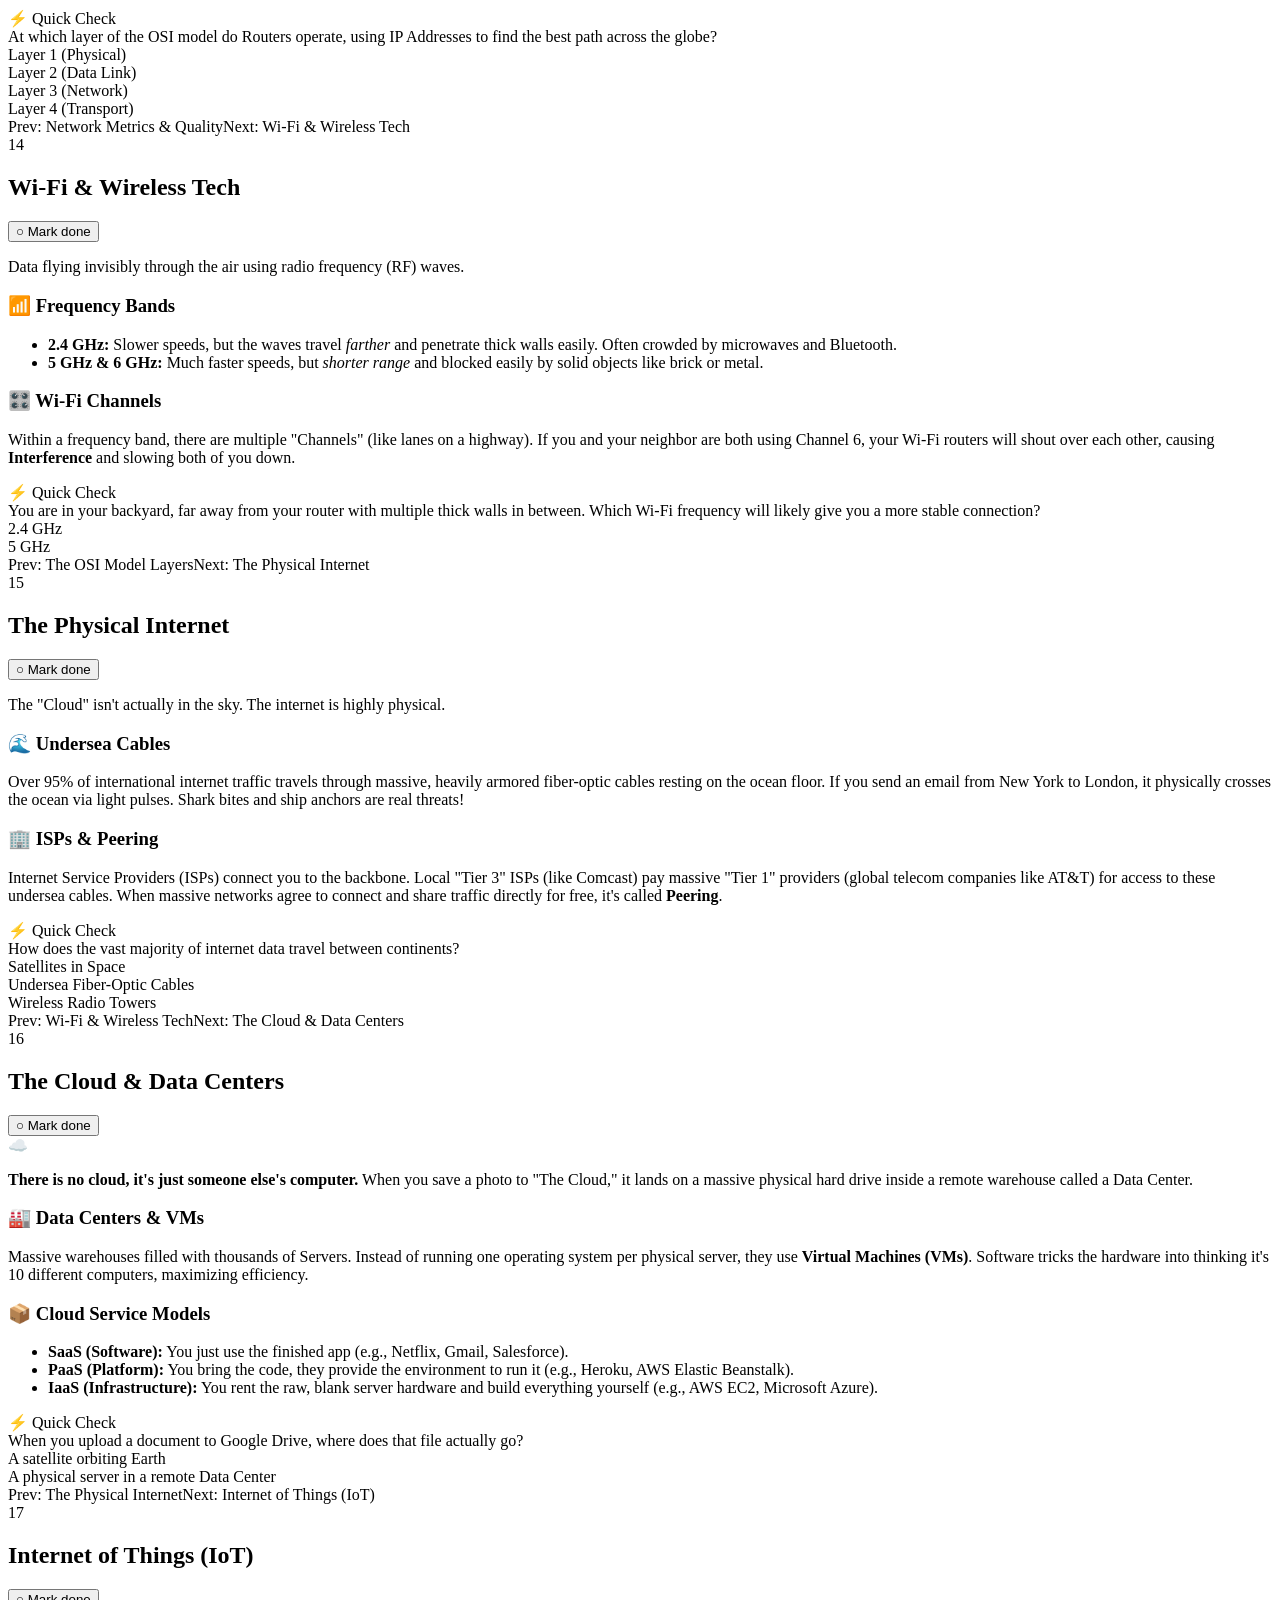
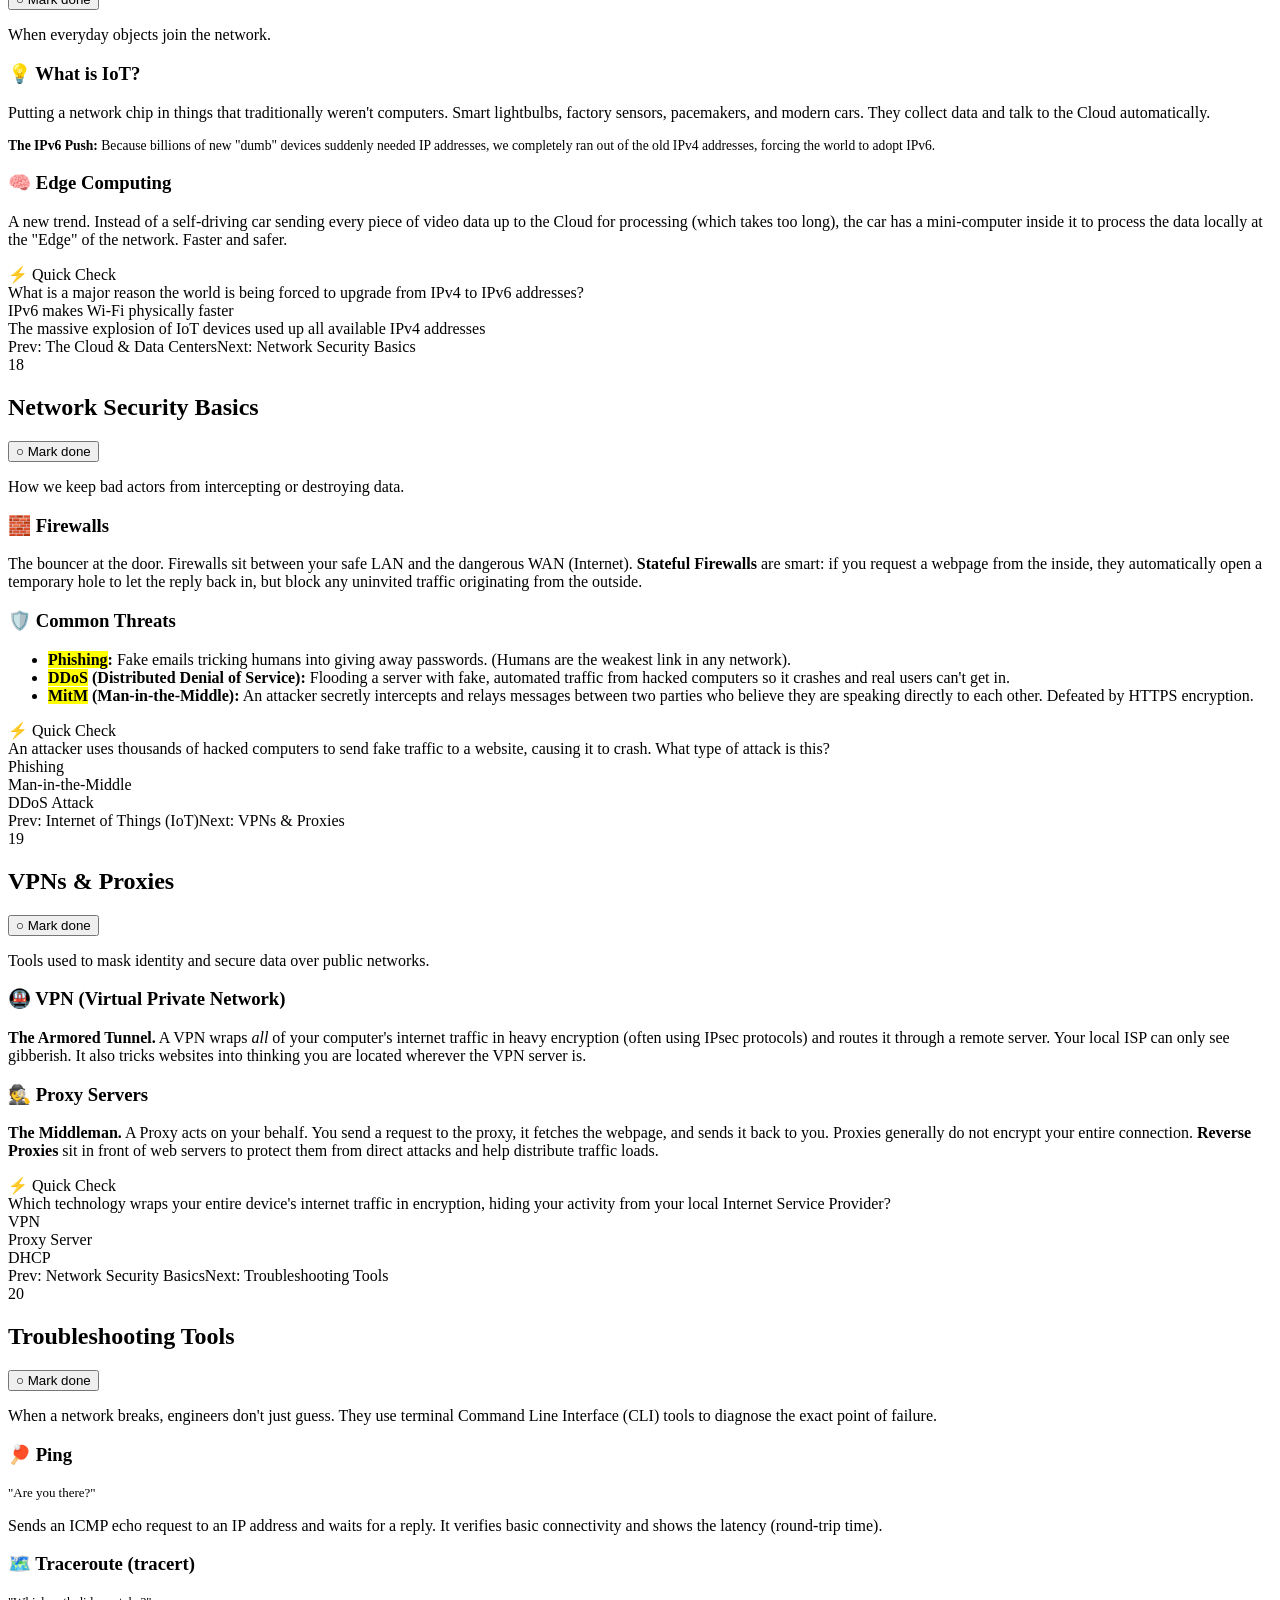
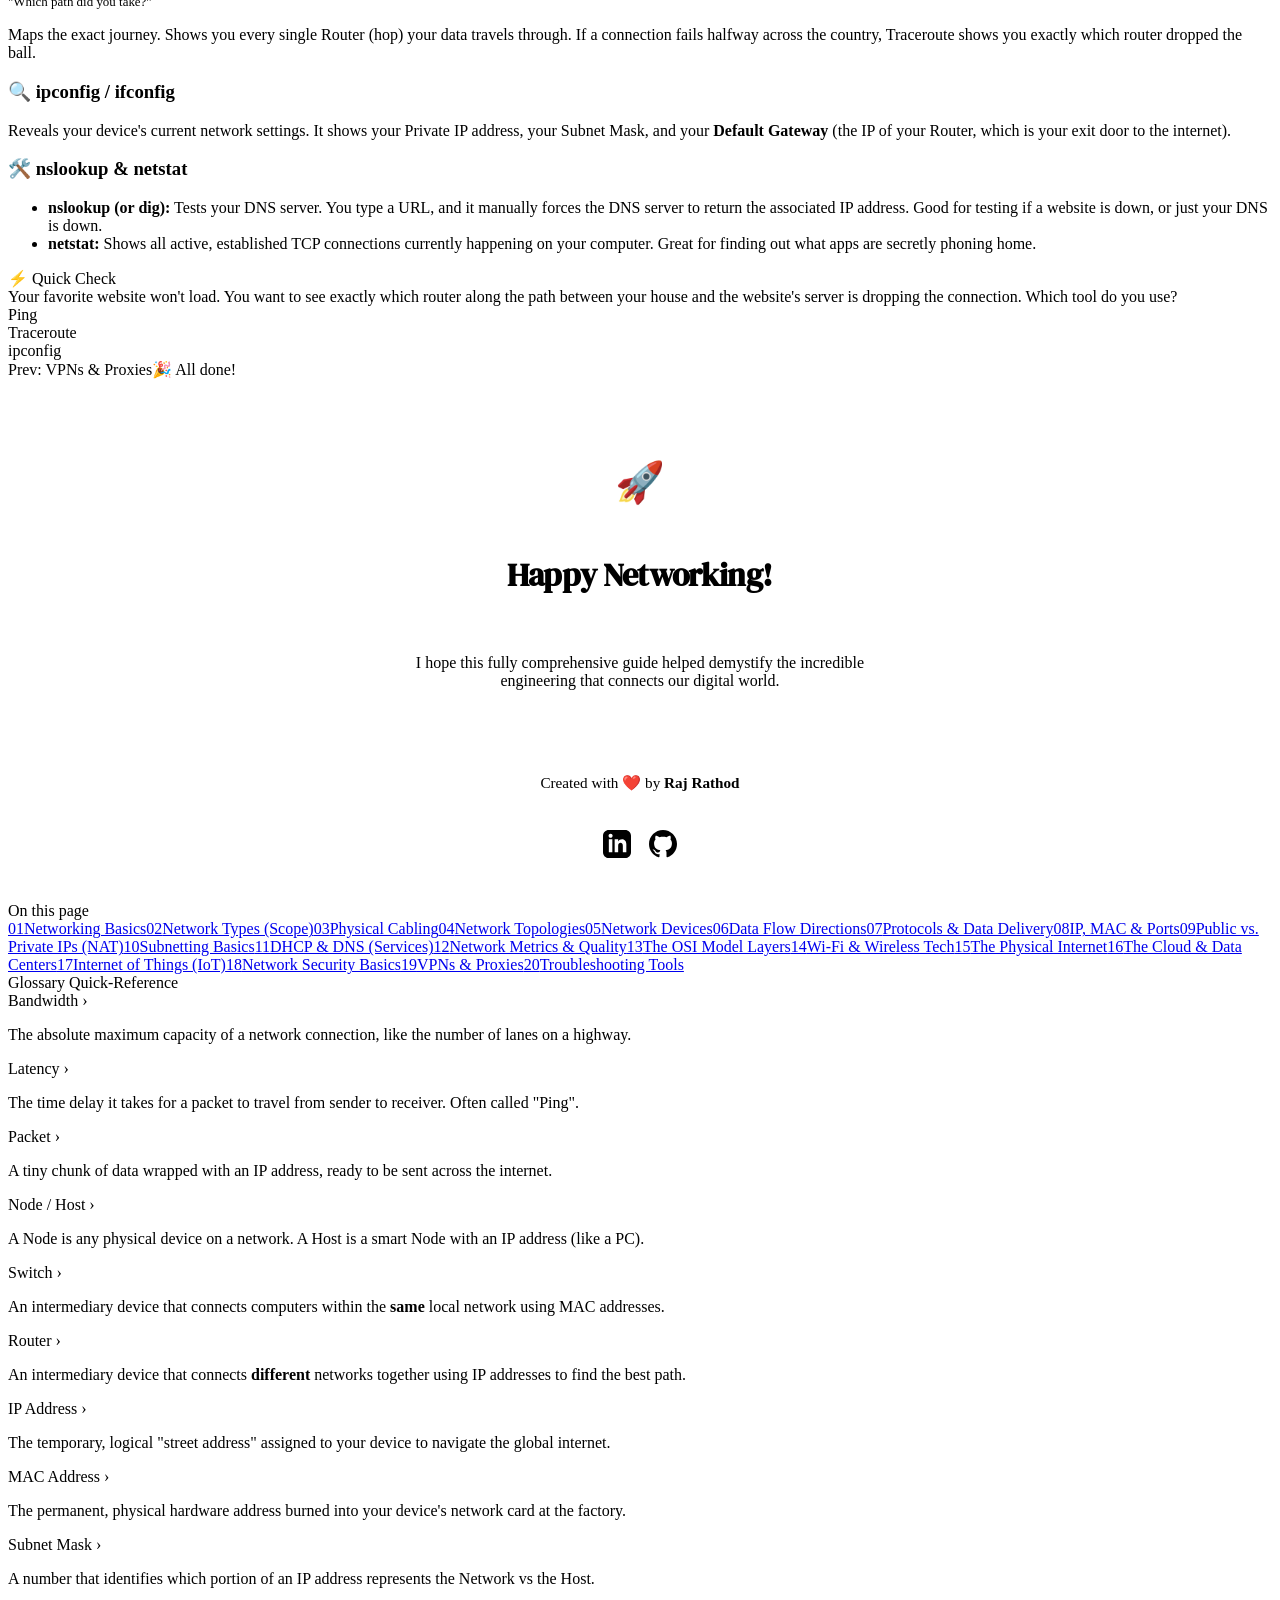
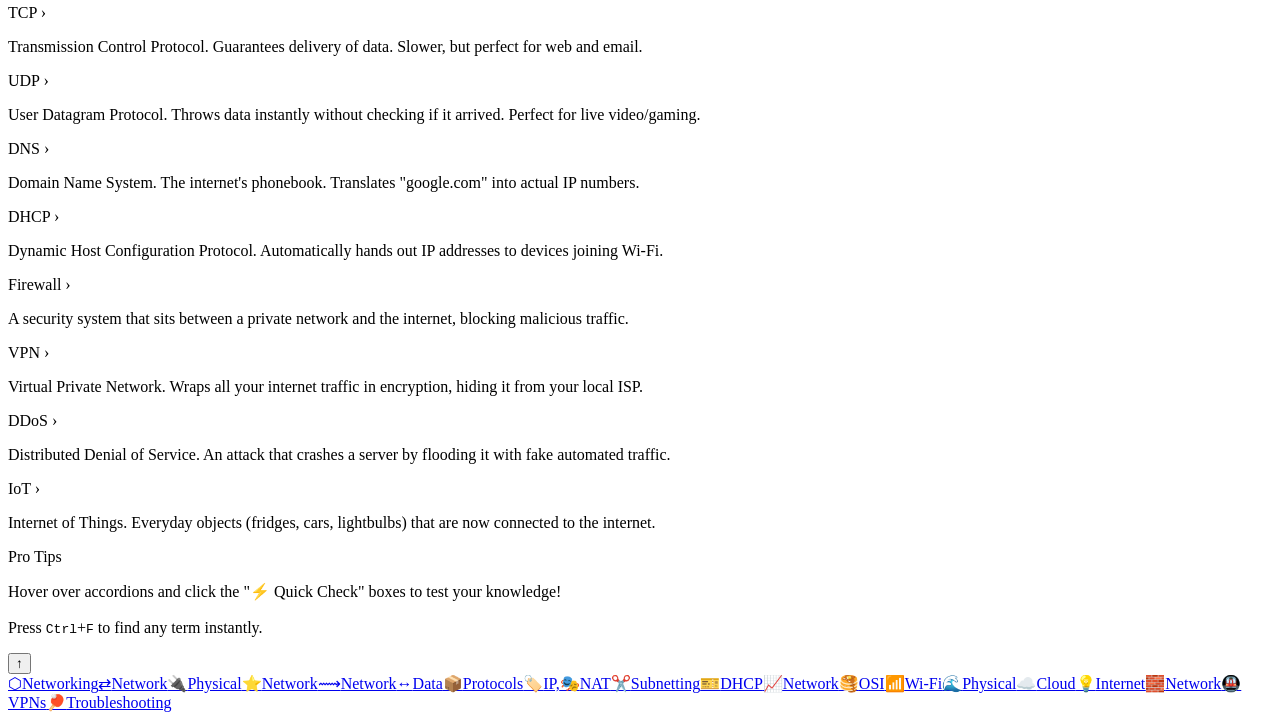
==== commit 418468f8: "Update index.html" ====
--- a/index.html
+++ b/index.html
@@ -9,7 +9,7 @@
     <link
         href="https://fonts.googleapis.com/css2?family=DM+Sans:ital,wght@0,300;0,400;0,500;0,600;1,400&family=DM+Serif+Display:ital@0;1&display=swap"
         rel="stylesheet">
-    <link rel="stylesheet" href="style.css">
+    <link rel="stylesheet" href="css/style.css">
 </head>
 
 <body>
@@ -38,7 +38,7 @@
             <button class="scl" id="sClear">✕</button>
         </div>
         <div class="nav-end">
-          <a href="simple-mode.html" class="icon-btn" title="Switch to Simple Mode" style="text-decoration: none; margin-right: 8px; display: inline-flex; align-items: center; justify-content: center;">🌱</a>
+          <a href="print-mode.html" class="icon-btn" title="Switch to Print Mode" style="text-decoration: none; margin-right: 8px; display: inline-flex; align-items: center; justify-content: center;">🌱</a>
             <button class="icon-btn" id="themeBtn" title="Toggle theme">🌙</button>
         </div>
     </header>
@@ -1175,7 +1175,7 @@
         </div>
 
     <nav class="bn" id="botNav"></nav>
-    <script src="script.js"></script>
+    <script src="../js/script.js"></script>
 </body>
 
 </html> 
